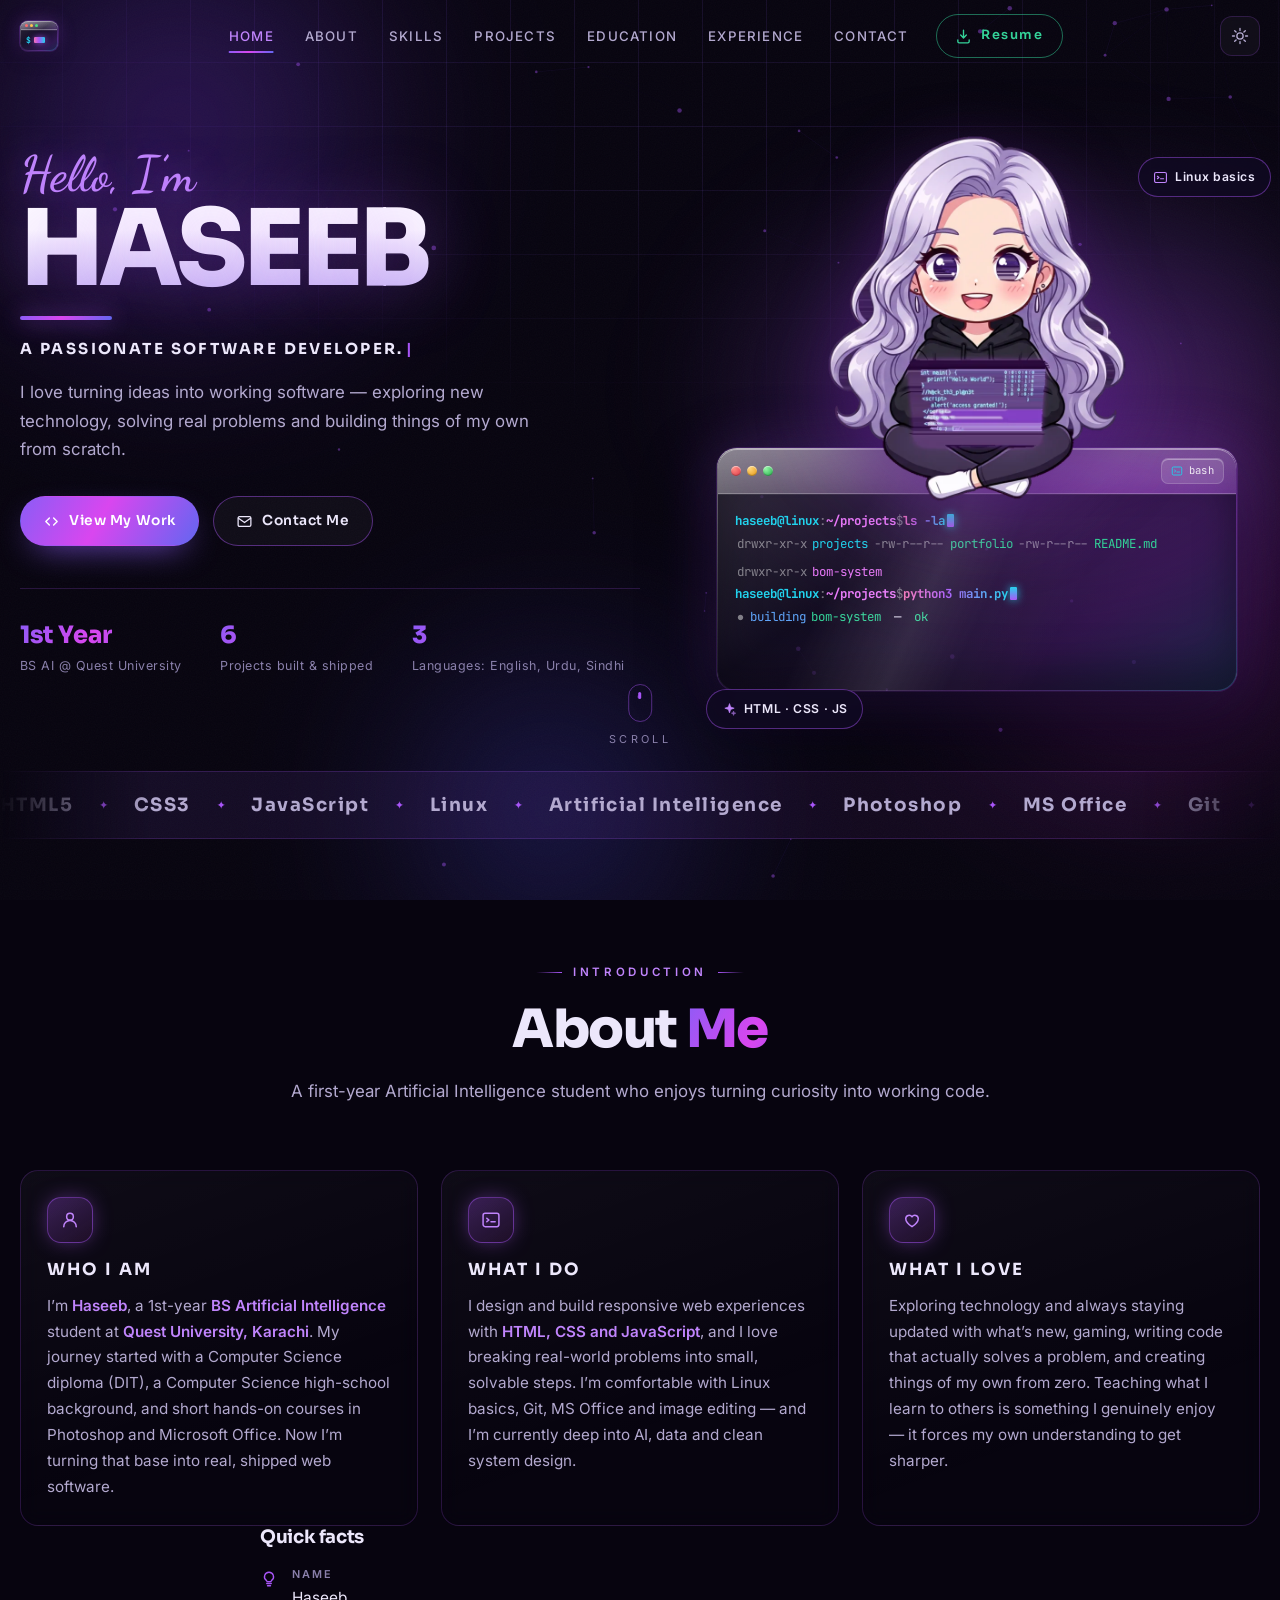
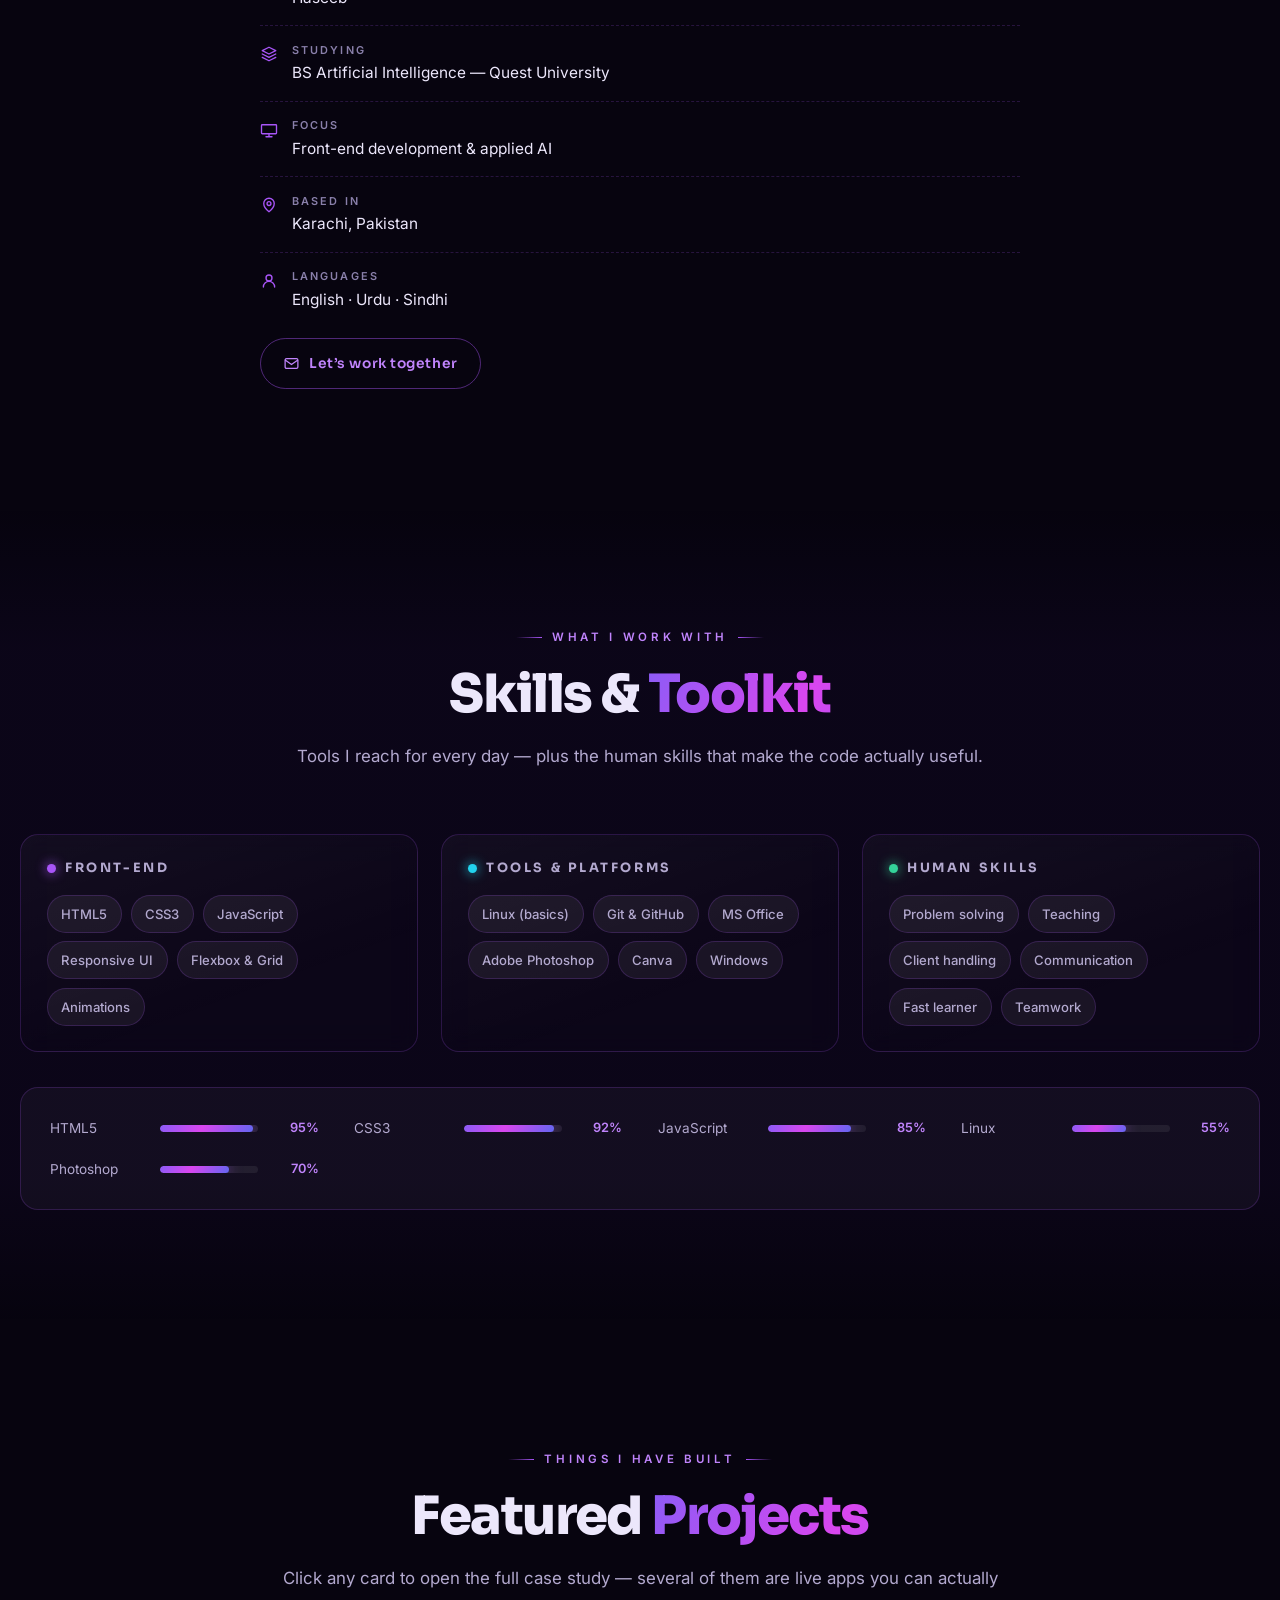
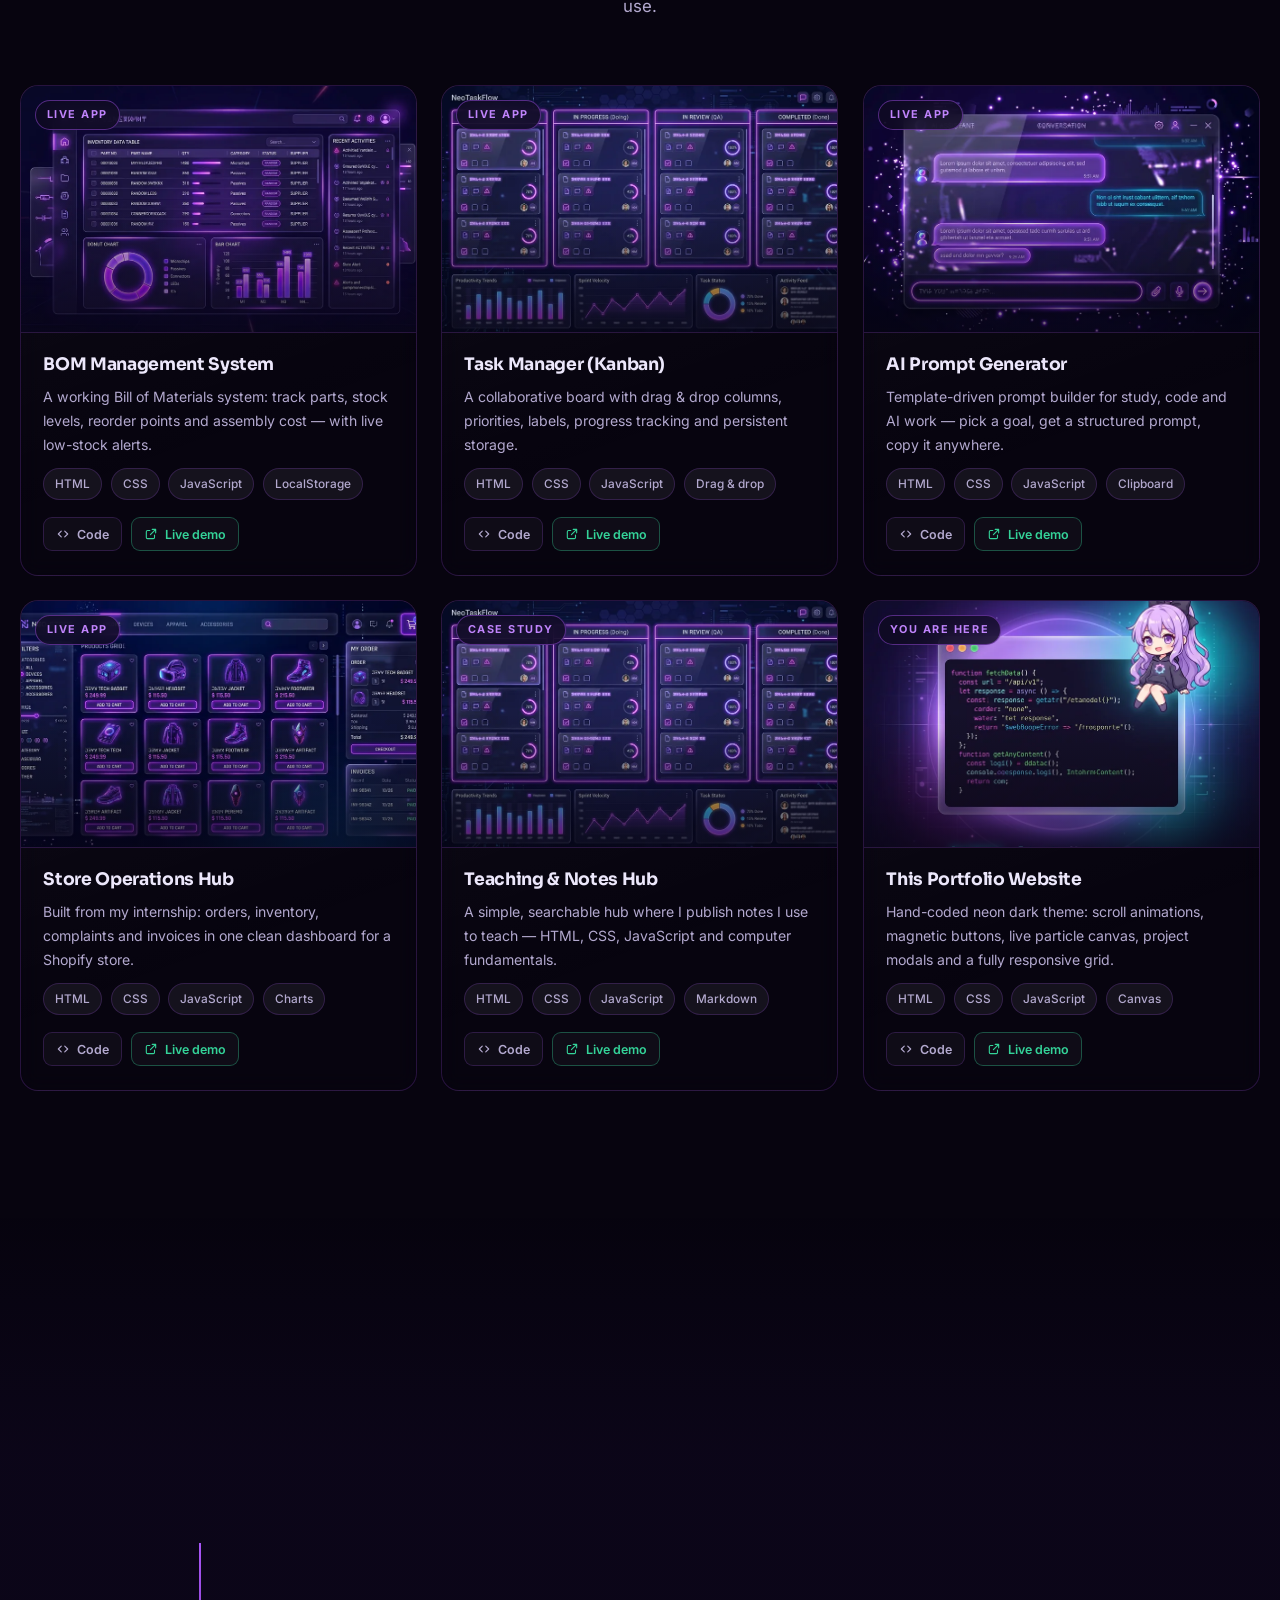
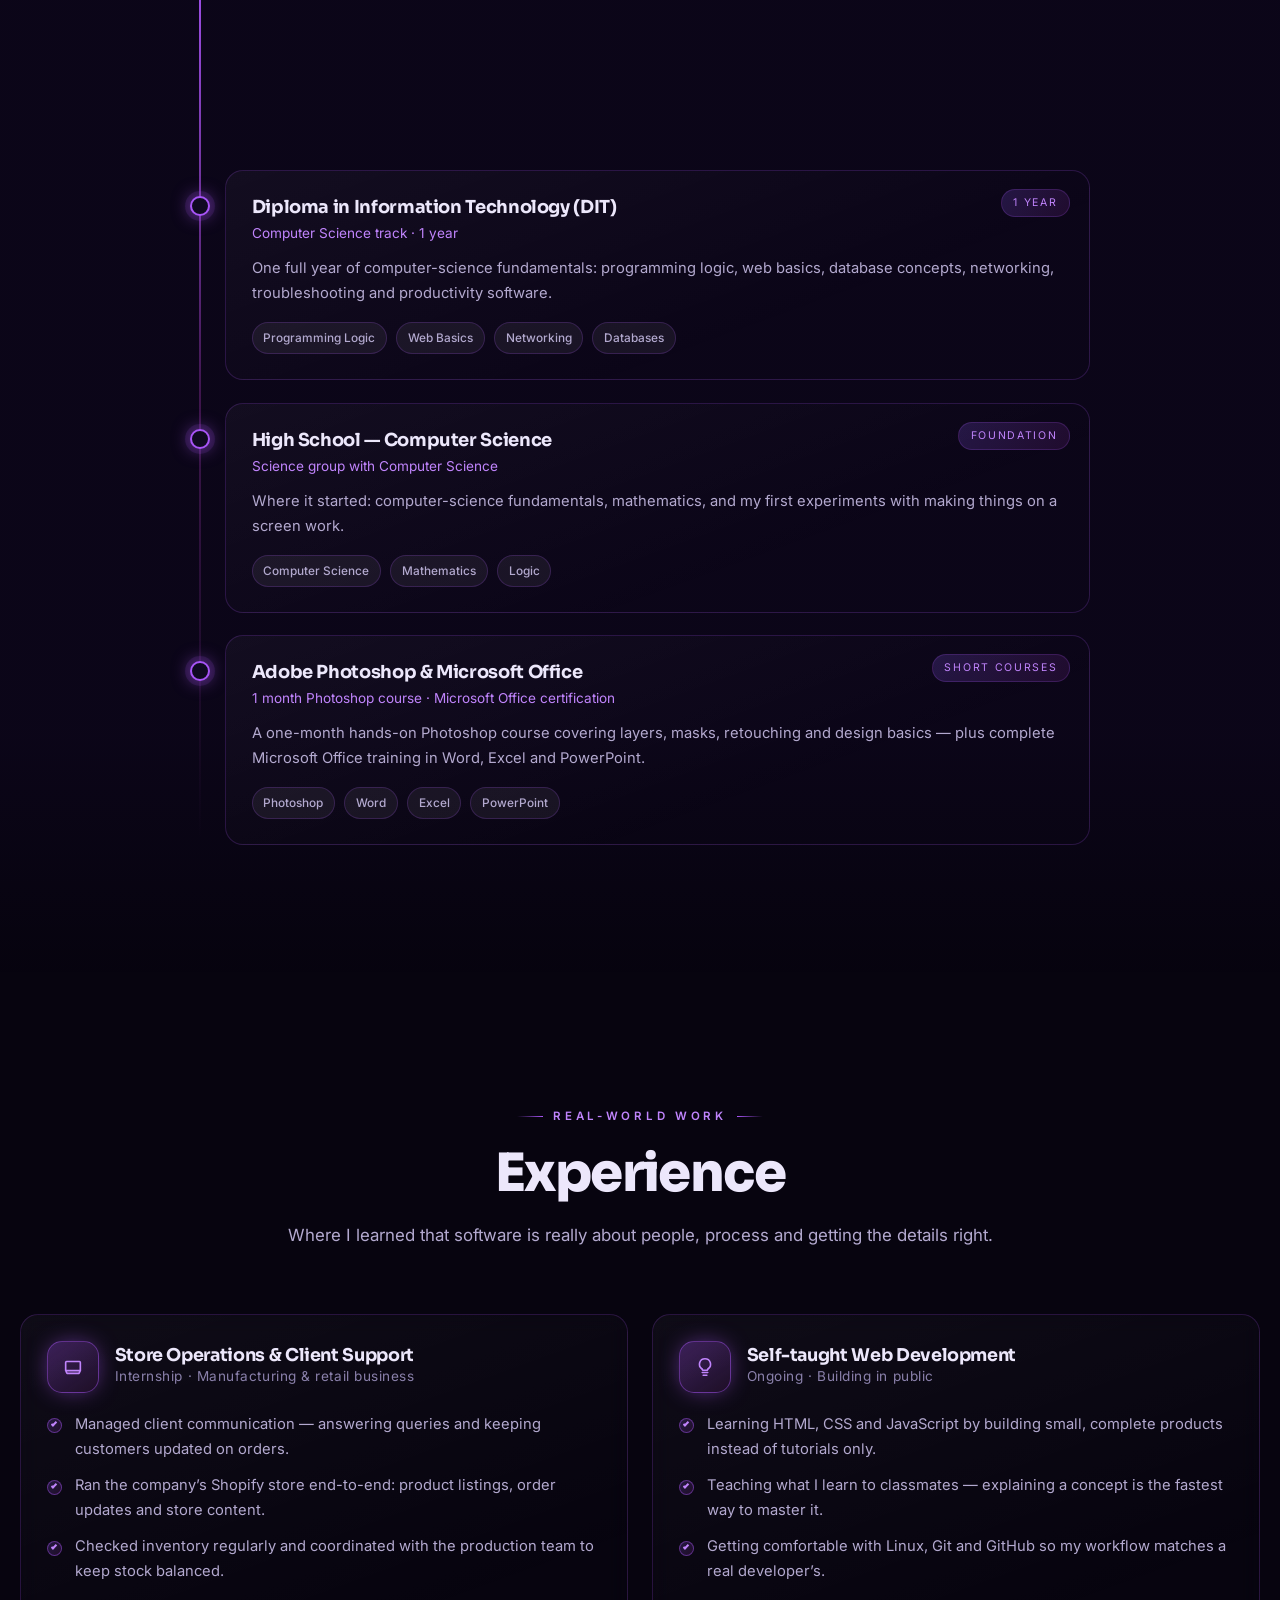
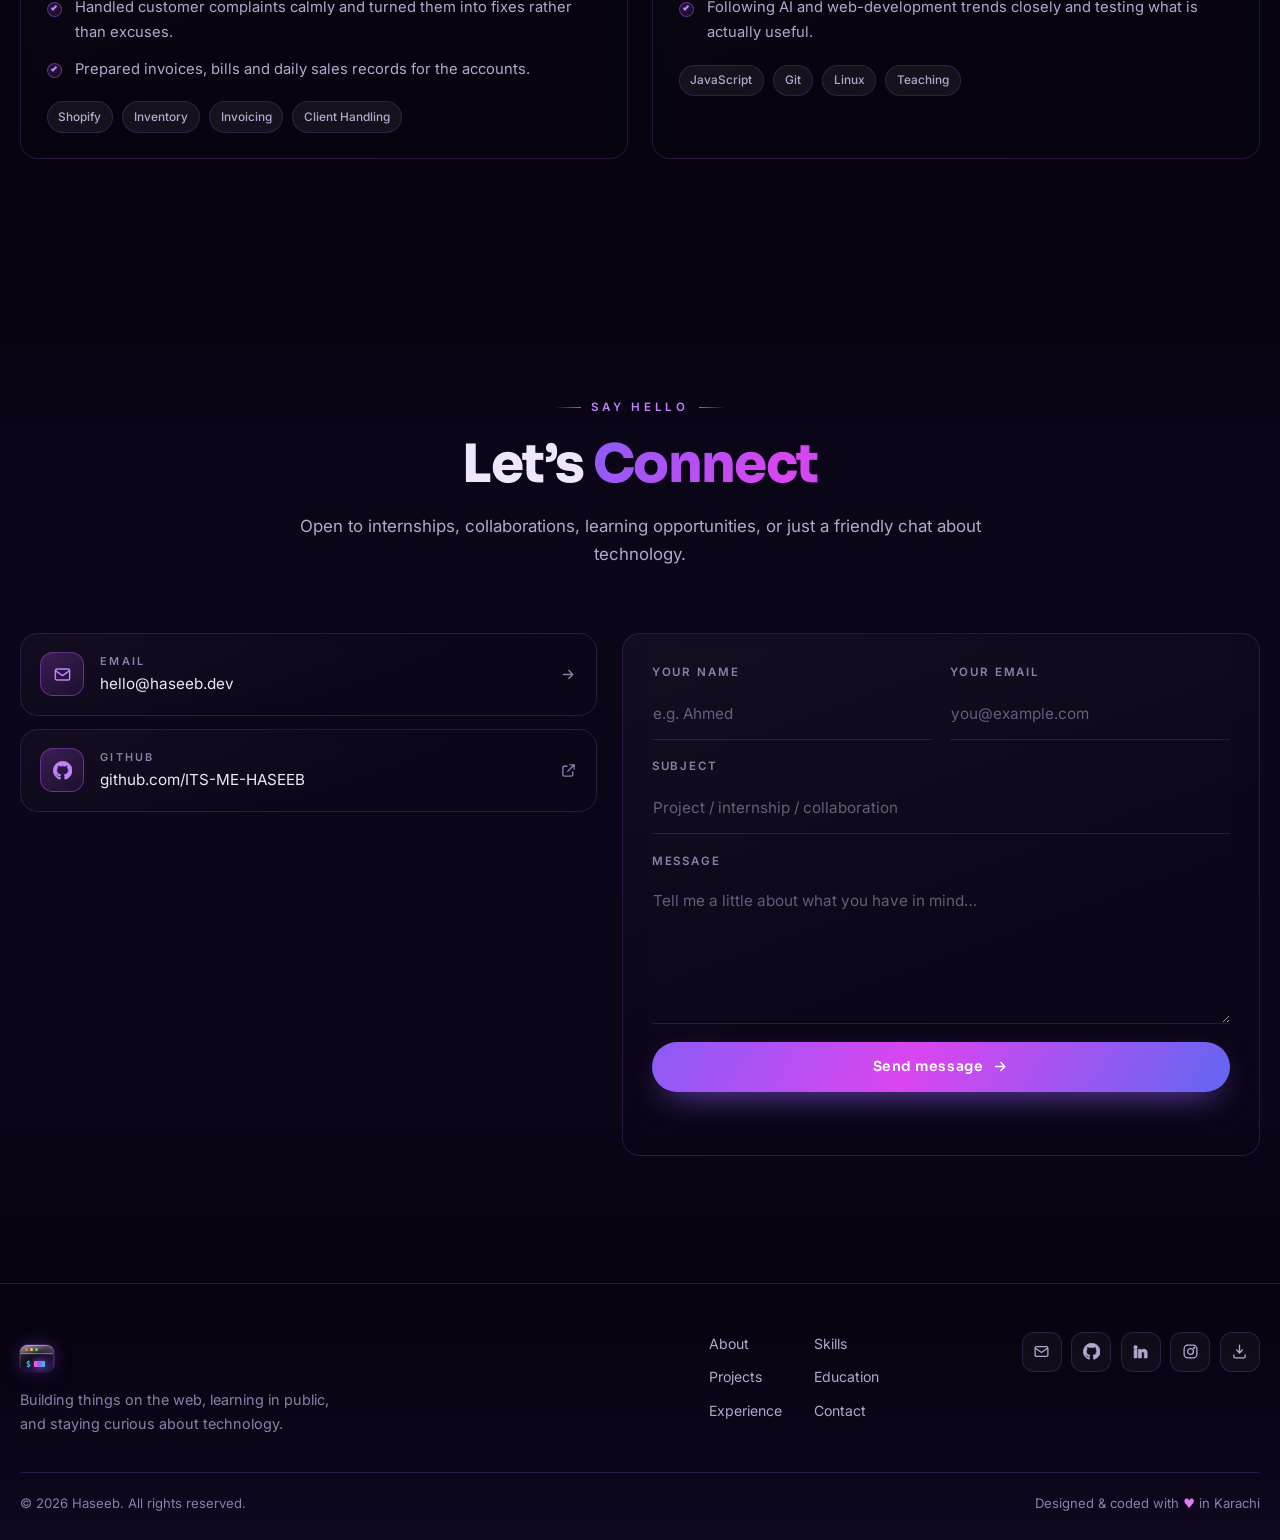
==== index.html @ c05b7fca "Replace 3D hero render with glass terminal + blinking anime girl The 3D "HASEEB" chrome render and t" ====
<!DOCTYPE html>
<html lang="en" data-theme="dark">
<head>
  <meta charset="utf-8" />
  <meta name="viewport" content="width=device-width, initial-scale=1, viewport-fit=cover" />
  <title>Haseeb — Software Developer &amp; BS AI Student @ Quest University</title>
  <meta name="description" content="Portfolio of Haseeb — BS Artificial Intelligence student at Quest University, building modern web applications with HTML, CSS and JavaScript. Projects, skills, education and contact." />
  <meta name="theme-color" content="#08050f" />
  <meta name="author" content="Haseeb" />

  <meta property="og:type" content="website" />
  <meta property="og:title" content="Haseeb — Software Developer" />
  <meta property="og:description" content="BS AI student at Quest University. I explore technology, solve problems and build things of my own." />
  <meta property="og:image" content="assets/img/project-portfolio.webp" />
  <meta name="twitter:card" content="summary_large_image" />

  <link rel="icon" type="image/svg+xml" href="assets/favicon.svg" />
  <link rel="apple-touch-icon" href="assets/favicon.svg" />
  <link rel="stylesheet" href="css/fonts.css" />
  <link rel="stylesheet" href="css/style.css" />
</head>
<body class="is-loading">

  <!-- ═══════════ PRELOADER ═══════════ -->
  <div class="preloader" id="preloader" aria-hidden="true">
    <div class="preloader__inner">
      <div class="preloader__mark">
        <svg viewBox="0 0 64 64" aria-hidden="true"><use href="#logo-mark" /></svg>
      </div>
      <div class="preloader__bar"><span id="preloaderBar"></span></div>
      <p class="preloader__text">Loading <span id="preloaderPct">0</span>%</p>
    </div>
  </div>

  <!-- ═══════════ SVG SPRITE ═══════════ -->
  <svg class="svg-sprite" aria-hidden="true" focusable="false">
    <defs>
      <symbol id="logo-mark" viewBox="0 0 64 64">
        <path d="M32 4 58 18v28L32 60 6 46V18z" fill="none" stroke="currentColor" stroke-width="3" stroke-linejoin="round"/>
        <path d="M22 22v20M42 22v20M22 32h20" fill="none" stroke="currentColor" stroke-width="4" stroke-linecap="round"/>
        <circle cx="32" cy="32" r="3.5" fill="currentColor"/>
      </symbol>
      <symbol id="i-github" viewBox="0 0 24 24">
        <path fill="currentColor" d="M12 .5a11.5 11.5 0 0 0-3.64 22.41c.58.1.79-.25.79-.56v-2c-3.2.7-3.88-1.37-3.88-1.37-.53-1.34-1.29-1.7-1.29-1.7-1.05-.72.08-.71.08-.71 1.16.08 1.77 1.2 1.77 1.2 1.03 1.77 2.7 1.26 3.36.96.1-.75.4-1.26.73-1.55-2.55-.29-5.24-1.28-5.24-5.7 0-1.26.45-2.29 1.19-3.1-.12-.29-.52-1.46.11-3.05 0 0 .97-.31 3.18 1.18a11 11 0 0 1 5.8 0c2.2-1.49 3.17-1.18 3.17-1.18.63 1.59.23 2.76.12 3.05.74.81 1.18 1.84 1.18 3.1 0 4.43-2.69 5.4-5.25 5.69.41.36.78 1.06.78 2.14v3.17c0 .31.21.67.8.56A11.5 11.5 0 0 0 12 .5Z"/>
      </symbol>
      <symbol id="i-instagram" viewBox="0 0 24 24">
        <rect x="3" y="3" width="18" height="18" rx="5.2" fill="none" stroke="currentColor" stroke-width="1.8"/>
        <circle cx="12" cy="12" r="4.1" fill="none" stroke="currentColor" stroke-width="1.8"/>
        <circle cx="17.2" cy="6.8" r="1.25" fill="currentColor"/>
      </symbol>
      <symbol id="i-linkedin" viewBox="0 0 24 24">
        <path fill="currentColor" d="M4.98 3.5a2.5 2.5 0 1 1 0 5 2.5 2.5 0 0 1 0-5ZM3 9h4v12H3zM9 9h3.8v1.7h.05c.53-.95 1.83-1.95 3.76-1.95 4.02 0 4.76 2.5 4.76 5.76V21h-4v-5.6c0-1.34-.03-3.07-1.9-3.07-1.9 0-2.19 1.46-2.19 2.97V21H9z"/>
      </symbol>
      <symbol id="i-mail" viewBox="0 0 24 24">
        <path fill="none" stroke="currentColor" stroke-width="1.8" stroke-linecap="round" stroke-linejoin="round" d="M3 7a2 2 0 0 1 2-2h14a2 2 0 0 1 2 2v10a2 2 0 0 1-2 2H5a2 2 0 0 1-2-2z"/>
        <path fill="none" stroke="currentColor" stroke-width="1.8" stroke-linecap="round" stroke-linejoin="round" d="m3.5 7.5 8.5 6 8.5-6"/>
      </symbol>
      <symbol id="i-phone" viewBox="0 0 24 24">
        <path fill="none" stroke="currentColor" stroke-width="1.8" stroke-linecap="round" stroke-linejoin="round" d="M6.5 3h3l1.5 4-2 1.5a12 12 0 0 0 6.5 6.5L17 13l4 1.5v3a2.5 2.5 0 0 1-2.7 2.5A17.5 17.5 0 0 1 3.9 5.7 2.5 2.5 0 0 1 6.5 3Z"/>
      </symbol>
      <symbol id="i-pin" viewBox="0 0 24 24">
        <path fill="none" stroke="currentColor" stroke-width="1.8" stroke-linecap="round" stroke-linejoin="round" d="M12 21s7-5.4 7-11a7 7 0 1 0-14 0c0 5.6 7 11 7 11Z"/>
        <circle cx="12" cy="10" r="2.6" fill="none" stroke="currentColor" stroke-width="1.8"/>
      </symbol>
      <symbol id="i-arrow" viewBox="0 0 24 24">
        <path fill="none" stroke="currentColor" stroke-width="2" stroke-linecap="round" stroke-linejoin="round" d="M5 12h13m-5.5-5.5L18 12l-5.5 5.5"/>
      </symbol>
      <symbol id="i-download" viewBox="0 0 24 24">
        <path fill="none" stroke="currentColor" stroke-width="1.9" stroke-linecap="round" stroke-linejoin="round" d="M12 3v11m0 0 4-4m-4 4-4-4M4 17v2a2 2 0 0 0 2 2h12a2 2 0 0 0 2-2v-2"/>
      </symbol>
      <symbol id="i-code" viewBox="0 0 24 24">
        <path fill="none" stroke="currentColor" stroke-width="2" stroke-linecap="round" stroke-linejoin="round" d="m9 7-5 5 5 5M15 7l5 5-5 5"/>
      </symbol>
      <symbol id="i-external" viewBox="0 0 24 24">
        <path fill="none" stroke="currentColor" stroke-width="1.9" stroke-linecap="round" stroke-linejoin="round" d="M14 4h6v6M20 4l-9 9M18 14v4a2 2 0 0 1-2 2H6a2 2 0 0 1-2-2V8a2 2 0 0 1 2-2h4"/>
      </symbol>
      <symbol id="i-close" viewBox="0 0 24 24">
        <path fill="none" stroke="currentColor" stroke-width="2" stroke-linecap="round" d="M6 6l12 12M18 6 6 18"/>
      </symbol>
      <symbol id="i-sparkle" viewBox="0 0 24 24">
        <path fill="currentColor" d="M12 2.5 13.9 8l5.6 1.9-5.6 1.9L12 17.4l-1.9-5.6L4.5 9.9 10.1 8z"/>
        <path fill="currentColor" opacity=".7" d="M18.5 14.5 19.4 17l2.6.9-2.6.9-.9 2.6-.9-2.6-2.6-.9 2.6-.9z"/>
      </symbol>
      <symbol id="i-monitor" viewBox="0 0 24 24">
        <path fill="none" stroke="currentColor" stroke-width="1.8" stroke-linecap="round" stroke-linejoin="round" d="M3 5h18a1 1 0 0 1 1 1v10a1 1 0 0 1-1 1H3a1 1 0 0 1-1-1V6a1 1 0 0 1 1-1Zm5 16h8M12 17v4"/>
      </symbol>
      <symbol id="i-laptop" viewBox="0 0 24 24">
        <path fill="none" stroke="currentColor" stroke-width="1.8" stroke-linecap="round" stroke-linejoin="round" d="M5 6h14a1 1 0 0 1 1 1v9H4V7a1 1 0 0 1 1-1Zm-1 10h16l-1.5 3H5.5z"/>
      </symbol>
      <symbol id="i-terminal" viewBox="0 0 24 24">
        <rect x="2.5" y="4" width="19" height="16" rx="2.5" fill="none" stroke="currentColor" stroke-width="1.8"/>
        <path fill="none" stroke="currentColor" stroke-width="1.8" stroke-linecap="round" stroke-linejoin="round" d="m7 10 2.5 2L7 14m5 0h5"/>
      </symbol>
      <symbol id="i-layers" viewBox="0 0 24 24">
        <path fill="none" stroke="currentColor" stroke-width="1.8" stroke-linecap="round" stroke-linejoin="round" d="m12 3 9 4.5-9 4.5-9-4.5Zm9 9-9 4.5-9-4.5m18 4.5L12 21l-9-4.5"/>
      </symbol>
      <symbol id="i-bulb" viewBox="0 0 24 24">
        <path fill="none" stroke="currentColor" stroke-width="1.8" stroke-linecap="round" stroke-linejoin="round" d="M9 18h6m-5 3h4M12 3a6 6 0 0 0-3.5 10.9c.5.4.8 1 .9 1.6h5.2c.1-.6.4-1.2.9-1.6A6 6 0 0 0 12 3Z"/>
      </symbol>
      <symbol id="i-user" viewBox="0 0 24 24">
        <circle cx="12" cy="8" r="4" fill="none" stroke="currentColor" stroke-width="1.8"/>
        <path fill="none" stroke="currentColor" stroke-width="1.8" stroke-linecap="round" d="M4.5 20a7.5 7.5 0 0 1 15 0"/>
      </symbol>
      <symbol id="i-heart" viewBox="0 0 24 24">
        <path fill="none" stroke="currentColor" stroke-width="1.8" stroke-linejoin="round" d="M12 20s-7.5-4.6-7.5-9.4A4.1 4.1 0 0 1 12 8.2a4.1 4.1 0 0 1 7.5 2.4C19.5 15.4 12 20 12 20Z"/>
      </symbol>
      <symbol id="i-menu" viewBox="0 0 24 24">
        <path fill="none" stroke="currentColor" stroke-width="2" stroke-linecap="round" d="M4 7h16M4 12h16M4 17h16"/>
      </symbol>
      <symbol id="i-chevron" viewBox="0 0 24 24">
        <path fill="none" stroke="currentColor" stroke-width="2" stroke-linecap="round" stroke-linejoin="round" d="m6 9 6 6 6-6"/>
      </symbol>
      <symbol id="i-check" viewBox="0 0 24 24">
        <path fill="none" stroke="currentColor" stroke-width="2.2" stroke-linecap="round" stroke-linejoin="round" d="m5 13 4.5 4.5L19 7"/>
      </symbol>
      <symbol id="i-sun" viewBox="0 0 24 24">
        <circle cx="12" cy="12" r="4.2" fill="none" stroke="currentColor" stroke-width="1.8"/>
        <path fill="none" stroke="currentColor" stroke-width="1.8" stroke-linecap="round" d="M12 2v2.6M12 19.4V22M2 12h2.6M19.4 12H22M4.9 4.9l1.9 1.9M17.2 17.2l1.9 1.9M19.1 4.9l-1.9 1.9M6.8 17.2l-1.9 1.9"/>
      </symbol>
      <symbol id="i-moon" viewBox="0 0 24 24">
        <path fill="none" stroke="currentColor" stroke-width="1.8" stroke-linejoin="round" d="M20 14.2A8.2 8.2 0 0 1 9.8 4 8.4 8.4 0 1 0 20 14.2Z"/>
      </symbol>
    </defs>
  </svg>

  <!-- ═══════════ AMBIENT BACKGROUND ═══════════ -->
  <div class="bg-fx" aria-hidden="true">
    <div class="bg-fx__grid"></div>
    <div class="orb orb--1"></div>
    <div class="orb orb--2"></div>
    <div class="orb orb--3"></div>
    <div class="bg-fx__noise"></div>
  </div>
  <canvas id="fxCanvas" class="fx-canvas" aria-hidden="true"></canvas>

  <!-- cursor glow -->
  <div class="cursor-glow" id="cursorGlow" aria-hidden="true"></div>
  <!-- scroll progress -->
  <div class="scroll-progress" aria-hidden="true"><span id="scrollBar"></span></div>

  <!-- ═══════════ HEADER ═══════════ -->
  <header class="site-header" id="siteHeader">
    <div class="container header__inner">
      <a class="brand" href="#home" data-nav aria-label="Haseeb — back to top">
        <span class="brand__mini" aria-hidden="true">
          <span class="brand__mini-bar"><i></i><i></i><i></i></span>
          <span class="brand__mini-line"><b>$</b><em></em></span>
        </span>
        <span class="sr-only">Haseeb</span>
      </a>

      <nav class="nav" id="primaryNav" aria-label="Primary">
        <a href="#home" class="nav__link is-active" data-nav>Home</a>
        <a href="#about" class="nav__link" data-nav>About</a>
        <a href="#skills" class="nav__link" data-nav>Skills</a>
        <a href="#projects" class="nav__link" data-nav>Projects</a>
        <a href="#education" class="nav__link" data-nav>Education</a>
        <a href="#experience" class="nav__link" data-nav>Experience</a>
        <a href="#contact" class="nav__link" data-nav>Contact</a>
        <a href="resume.html" class="btn btn--resume nav__resume" target="_blank" rel="noopener">
          <svg class="ico" aria-hidden="true"><use href="#i-download" /></svg><span>Resume</span>
        </a>
      </nav>

      <div class="header__actions">
        <button class="icon-btn" id="themeToggle" type="button" aria-label="Toggle colour theme">
          <svg class="ico ico--sun" aria-hidden="true"><use href="#i-sun" /></svg>
          <svg class="ico ico--moon" aria-hidden="true"><use href="#i-moon" /></svg>
        </button>
        <button class="icon-btn nav-toggle" id="navToggle" type="button" aria-label="Open menu" aria-expanded="false" aria-controls="primaryNav">
          <svg class="ico ico--menu" aria-hidden="true"><use href="#i-menu" /></svg>
          <svg class="ico ico--close" aria-hidden="true"><use href="#i-close" /></svg>
        </button>
      </div>
    </div>
    <div class="header__glow" aria-hidden="true"></div>
  </header>

  <div class="nav-backdrop" id="navBackdrop" hidden></div>

  <main id="main">

    <!-- ═══════════ HERO ═══════════ -->
    <section class="hero" id="home">
      <div class="container hero__inner">
        <div class="hero__content">
          <p class="hero__script reveal" data-reveal="left" data-delay="60">Hello, I’m</p>
          <h1 class="hero__title reveal" data-reveal="left" data-delay="140">
            <span class="hero__name" data-text="HASEEB">HASEEB</span>
          </h1>
          <span class="hero__rule reveal" data-reveal="left" data-delay="200"></span>
          <p class="hero__role reveal" data-reveal="left" data-delay="260">
            <span class="typing" id="typingText" data-phrases='["A passionate software developer.","A BS AI student who builds things.","A problem solver &amp; tech explorer."]'></span>
          </p>
          <p class="hero__desc reveal" data-reveal="left" data-delay="320">
            I love turning ideas into working software — exploring new technology, solving real
            problems and building things of my own from scratch.
          </p>
          <div class="hero__actions reveal" data-reveal="left" data-delay="380">
            <a href="#projects" class="btn btn--primary" data-magnetic>
              <svg class="ico" aria-hidden="true"><use href="#i-code" /></svg><span>View My Work</span>
            </a>
            <a href="#contact" class="btn btn--ghost" data-magnetic>
              <svg class="ico" aria-hidden="true"><use href="#i-mail" /></svg><span>Contact Me</span>
            </a>
          </div>
          <div class="hero__stats reveal" data-reveal="left" data-delay="440">
            <div class="stat"><b class="counter" data-count="1" data-suffix="st Year">0</b><span>BS AI @ Quest University</span></div>
            <div class="stat"><b class="counter" data-count="6">0</b><span>Projects built &amp; shipped</span></div>
            <div class="stat"><b class="counter" data-count="3">0</b><span>Languages: English, Urdu, Sindhi</span></div>
          </div>
        </div>

        <div class="hero__visual reveal" data-reveal="right" data-delay="200">
          <div class="hero__glow" aria-hidden="true"></div>

          <div class="term" id="heroTerm">
            <div class="term__bar">
              <span class="term__dots" aria-hidden="true"><i></i><i></i><i></i></span>
              <span class="term__tab"><svg class="ico" aria-hidden="true"><use href="#i-terminal" /></svg> bash</span>
            </div>
            <div class="term__body" id="termBody">
              <p class="term__row"><span class="term__ps1">haseeb@linux</span><span class="term__sep">:</span><span class="term__path">~/projects</span><span class="term__sep">$</span><span class="term__cmd" data-cmd="ls -la"></span><span class="term__caret"></span></p>
              <p class="term__row term__row--out">
                <span class="t-c">drwxr-xr-x</span> <span class="t-l">projects</span>
                <span class="t-c">-rw-r--r--</span> <span class="t-g">portfolio</span>
                <span class="t-c">-rw-r--r--</span> <span class="t-g">README.md</span>
                <span class="t-c">drwxr-xr-x</span> <span class="t-m">bom-system</span>
              </p>
              <p class="term__row"><span class="term__ps1">haseeb@linux</span><span class="term__sep">:</span><span class="term__path">~/projects</span><span class="term__sep">$</span><span class="term__cmd" data-cmd="python3 main.py"></span><span class="term__caret"></span></p>
              <p class="term__row term__row--out">
                <span class="t-c">&#9679;</span> <span class="t-b">building</span> <span class="t-g">bom-system</span> &mdash; <span class="t-g">ok</span>
              </p>
              <p class="term__row"><span class="term__ps1">haseeb@linux</span><span class="term__sep">:</span><span class="term__path">~/projects</span><span class="term__sep">$</span><span class="term__cmd" data-cmd="git push"></span><span class="term__caret"></span></p>
              <p class="term__row term__row--out">
                <span class="t-c">To</span> <span class="t-b">github.com</span>
                <span class="t-c">&#9679;</span> <span class="t-b">branch</span> <span class="t-p">main</span>
                <span class="t-c">&#9679;</span> <span class="t-b">Your branch is up to date</span>
              </p>
            </div>
            <div class="term__sheen" aria-hidden="true"></div>
          </div>

          <div class="hero__girl" aria-hidden="true">
            <img class="hero__girl-img" src="assets/img/girl-open.webp" alt="" width="660" height="808" />
            <img class="hero__girl-img hero__girl-img--blink" src="assets/img/girl-blink.webp" alt="" width="660" height="808" />
          </div>

          <div class="hero__chip hero__chip--1"><svg class="ico" aria-hidden="true"><use href="#i-sparkle" /></svg> HTML · CSS · JS</div>
          <div class="hero__chip hero__chip--2"><svg class="ico" aria-hidden="true"><use href="#i-terminal" /></svg> Linux basics</div>
        </div>
      </div>

      <a class="scroll-cue" href="#about" aria-label="Scroll to about section">
        <span class="scroll-cue__mouse"><span></span></span>
        <span class="scroll-cue__label">Scroll</span>
      </a>
    </section>

    <!-- ═══════════ MARQUEE ═══════════ -->
    <div class="marquee" aria-hidden="true">
      <div class="marquee__track" id="marqueeTrack">
        <span>HTML5</span><i>✦</i><span>CSS3</span><i>✦</i><span>JavaScript</span><i>✦</i><span>Linux</span><i>✦</i>
        <span>Artificial Intelligence</span><i>✦</i><span>Photoshop</span><i>✦</i><span>MS Office</span><i>✦</i>
        <span>Git</span><i>✦</i><span>Problem Solving</span><i>✦</i><span>Teaching</span><i>✦</i>
      </div>
    </div>

    <!-- ═══════════ ABOUT ═══════════ -->
    <section class="section" id="about">
      <div class="container">
        <header class="section__head reveal" data-reveal="up">
          <p class="section__eyebrow"><span></span>Introduction<span></span></p>
          <h2 class="section__title">About <em>Me</em></h2>
          <p class="section__lead">A first-year Artificial Intelligence student who enjoys turning curiosity into working code.</p>
        </header>

        <div class="about__grid">
          <article class="card about__card reveal" data-reveal="left">
            <div class="about__icon"><svg class="ico" aria-hidden="true"><use href="#i-user" /></svg></div>
            <h3>Who I Am</h3>
            <p>
              I’m <strong>Haseeb</strong>, a 1st-year <strong>BS Artificial Intelligence</strong> student at
              <strong>Quest University, Karachi</strong>. My journey started with a Computer Science diploma (DIT),
              a Computer Science high-school background, and short hands-on courses in Photoshop and Microsoft Office.
              Now I’m turning that base into real, shipped web software.
            </p>
          </article>

          <article class="card about__card reveal" data-reveal="up" data-delay="120">
            <div class="about__icon"><svg class="ico" aria-hidden="true"><use href="#i-terminal" /></svg></div>
            <h3>What I Do</h3>
            <p>
              I design and build responsive web experiences with <strong>HTML, CSS and JavaScript</strong>, and I love
              breaking real-world problems into small, solvable steps. I’m comfortable with Linux basics, Git,
              MS Office and image editing — and I’m currently deep into AI, data and clean system design.
            </p>
          </article>

          <article class="card about__card reveal" data-reveal="right" data-delay="240">
            <div class="about__icon"><svg class="ico" aria-hidden="true"><use href="#i-heart" /></svg></div>
            <h3>What I Love</h3>
            <p>
              Exploring technology and always staying updated with what’s new, gaming, writing code that actually
              solves a problem, and creating things of my own from zero. Teaching what I learn to others is
              something I genuinely enjoy — it forces my own understanding to get sharper.
            </p>
          </article>
        </div>

        <div class="about__profile reveal" data-reveal="up">
          <div class="about__facts">
            <h3 class="about__facts-title">Quick facts</h3>
            <ul class="fact-list">
              <li><svg class="ico" aria-hidden="true"><use href="#i-bulb" /></svg><div><b>Name</b><span>Haseeb</span></div></li>
              <li><svg class="ico" aria-hidden="true"><use href="#i-layers" /></svg><div><b>Studying</b><span>BS Artificial Intelligence — Quest University</span></div></li>
              <li><svg class="ico" aria-hidden="true"><use href="#i-monitor" /></svg><div><b>Focus</b><span>Front-end development &amp; applied AI</span></div></li>
              <li><svg class="ico" aria-hidden="true"><use href="#i-pin" /></svg><div><b>Based in</b><span>Karachi, Pakistan</span></div></li>
              <li><svg class="ico" aria-hidden="true"><use href="#i-user" /></svg><div><b>Languages</b><span>English · Urdu · Sindhi</span></div></li>
            </ul>
            <a class="btn btn--outline" href="#contact" data-magnetic>
              <svg class="ico" aria-hidden="true"><use href="#i-mail" /></svg><span>Let’s work together</span>
            </a>
          </div>
        </div>
      </div>
    </section>

    <!-- ═══════════ SKILLS ═══════════ -->
    <section class="section section--alt" id="skills">
      <div class="container">
        <header class="section__head reveal" data-reveal="up">
          <p class="section__eyebrow"><span></span>What I work with<span></span></p>
          <h2 class="section__title">Skills &amp; <em>Toolkit</em></h2>
          <p class="section__lead">Tools I reach for every day — plus the human skills that make the code actually useful.</p>
        </header>

        <div class="skills__grid">
          <div class="card skill-col reveal" data-reveal="left">
            <h3 class="skill-col__title"><span class="dot dot--violet"></span>Front-end</h3>
            <div class="tags">
              <span class="tag" data-level="95">HTML5</span>
              <span class="tag" data-level="92">CSS3</span>
              <span class="tag" data-level="85">JavaScript</span>
              <span class="tag" data-level="80">Responsive UI</span>
              <span class="tag" data-level="78">Flexbox &amp; Grid</span>
              <span class="tag" data-level="70">Animations</span>
            </div>
          </div>

          <div class="card skill-col reveal" data-reveal="up" data-delay="100">
            <h3 class="skill-col__title"><span class="dot dot--cyan"></span>Tools &amp; Platforms</h3>
            <div class="tags">
              <span class="tag" data-level="70">Linux (basics)</span>
              <span class="tag" data-level="75">Git &amp; GitHub</span>
              <span class="tag" data-level="85">MS Office</span>
              <span class="tag" data-level="80">Adobe Photoshop</span>
              <span class="tag" data-level="70">Canva</span>
              <span class="tag" data-level="65">Windows</span>
            </div>
          </div>

          <div class="card skill-col reveal" data-reveal="right" data-delay="200">
            <h3 class="skill-col__title"><span class="dot dot--green"></span>Human skills</h3>
            <div class="tags">
              <span class="tag" data-level="90">Problem solving</span>
              <span class="tag" data-level="90">Teaching</span>
              <span class="tag" data-level="88">Client handling</span>
              <span class="tag" data-level="85">Communication</span>
              <span class="tag" data-level="85">Fast learner</span>
              <span class="tag" data-level="80">Teamwork</span>
            </div>
          </div>
        </div>

        <div class="skills__bars reveal" data-reveal="up">
          <div class="bar-row">
            <span class="bar-row__label">HTML5</span>
            <div class="bar"><i data-fill="95"></i></div><span class="bar-row__val">95%</span>
          </div>
          <div class="bar-row">
            <span class="bar-row__label">CSS3</span>
            <div class="bar"><i data-fill="92"></i></div><span class="bar-row__val">92%</span>
          </div>
          <div class="bar-row">
            <span class="bar-row__label">JavaScript</span>
            <div class="bar"><i data-fill="85"></i></div><span class="bar-row__val">85%</span>
          </div>
          <div class="bar-row">
            <span class="bar-row__label">Linux</span>
            <div class="bar"><i data-fill="55"></i></div><span class="bar-row__val">55%</span>
          </div>
          <div class="bar-row">
            <span class="bar-row__label">Photoshop</span>
            <div class="bar"><i data-fill="70"></i></div><span class="bar-row__val">70%</span>
          </div>
        </div>
      </div>
    </section>

    <!-- ═══════════ PROJECTS ═══════════ -->
    <section class="section" id="projects">
      <div class="container">
        <header class="section__head reveal" data-reveal="up">
          <p class="section__eyebrow"><span></span>Things I have built<span></span></p>
          <h2 class="section__title">Featured <em>Projects</em></h2>
          <p class="section__lead">Click any card to open the full case study — several of them are live apps you can actually use.</p>
        </header>

        <div class="projects__grid" id="projectsGrid">
          <!-- 1 -->
          <article class="card project reveal" data-reveal="up" data-delay="0"data-project="bom" tabindex="0" role="button" aria-label="Open BOM Management System project">
            <div class="project__media">
              <img src="assets/img/project-bom.webp" width="1000" height="545" alt="BOM management system dashboard" loading="lazy" />
              <span class="project__badge">Live app</span>
            </div>
            <div class="project__body">
              <h3>BOM Management System</h3>
              <p>A working Bill of Materials system: track parts, stock levels, reorder points and assembly cost — with live low-stock alerts.</p>
              <div class="tags tags--sm">
                <span class="tag">HTML</span><span class="tag">CSS</span><span class="tag">JavaScript</span><span class="tag">LocalStorage</span>
              </div>
              <div class="project__links">
                <a class="link-chip" href="https://github.com/ITS-ME-HASEEB" target="_blank" rel="noopener" data-no-card><svg class="ico" aria-hidden="true"><use href="#i-code" /></svg> Code</a>
                <a class="link-chip link-chip--live" href="bom.html" target="_blank" rel="noopener" data-no-card><svg class="ico" aria-hidden="true"><use href="#i-external" /></svg> Live demo</a>
              </div>
            </div>
          </article>

          <!-- 2 -->
          <article class="card project reveal" data-reveal="up" data-delay="90"data-project="task" tabindex="0" role="button" aria-label="Open Task Manager project">
            <div class="project__media">
              <img src="assets/img/project-task.webp" width="1000" height="545" alt="Kanban task manager board" loading="lazy" />
              <span class="project__badge">Live app</span>
            </div>
            <div class="project__body">
              <h3>Task Manager (Kanban)</h3>
              <p>A collaborative board with drag &amp; drop columns, priorities, labels, progress tracking and persistent storage.</p>
              <div class="tags tags--sm">
                <span class="tag">HTML</span><span class="tag">CSS</span><span class="tag">JavaScript</span><span class="tag">Drag &amp; drop</span>
              </div>
              <div class="project__links">
                <a class="link-chip" href="https://github.com/ITS-ME-HASEEB" target="_blank" rel="noopener" data-no-card><svg class="ico" aria-hidden="true"><use href="#i-code" /></svg> Code</a>
                <a class="link-chip link-chip--live" href="task.html" target="_blank" rel="noopener" data-no-card><svg class="ico" aria-hidden="true"><use href="#i-external" /></svg> Live demo</a>
              </div>
            </div>
          </article>

          <!-- 3 -->
          <article class="card project reveal" data-reveal="up" data-delay="180"data-project="prompts" tabindex="0" role="button" aria-label="Open AI Prompt Generator project">
            <div class="project__media">
              <img src="assets/img/project-ai.webp" width="1000" height="545" alt="AI prompt generator interface" loading="lazy" />
              <span class="project__badge">Live app</span>
            </div>
            <div class="project__body">
              <h3>AI Prompt Generator</h3>
              <p>Template-driven prompt builder for study, code and AI work — pick a goal, get a structured prompt, copy it anywhere.</p>
              <div class="tags tags--sm">
                <span class="tag">HTML</span><span class="tag">CSS</span><span class="tag">JavaScript</span><span class="tag">Clipboard</span>
              </div>
              <div class="project__links">
                <a class="link-chip" href="https://github.com/ITS-ME-HASEEB" target="_blank" rel="noopener" data-no-card><svg class="ico" aria-hidden="true"><use href="#i-code" /></svg> Code</a>
                <a class="link-chip link-chip--live" href="prompts.html" target="_blank" rel="noopener" data-no-card><svg class="ico" aria-hidden="true"><use href="#i-external" /></svg> Live demo</a>
              </div>
            </div>
          </article>

          <!-- 4 -->
          <article class="card project reveal" data-reveal="up" data-delay="60"data-project="shop" tabindex="0" role="button" aria-label="Open Shopify Operations project">
            <div class="project__media">
              <img src="assets/img/project-store.webp" width="1000" height="545" alt="Store operations dashboard" loading="lazy" />
              <span class="project__badge">Live app</span>
            </div>
            <div class="project__body">
              <h3>Store Operations Hub</h3>
              <p>Built from my internship: orders, inventory, complaints and invoices in one clean dashboard for a Shopify store.</p>
              <div class="tags tags--sm">
                <span class="tag">HTML</span><span class="tag">CSS</span><span class="tag">JavaScript</span><span class="tag">Charts</span>
              </div>
              <div class="project__links">
                <a class="link-chip" href="https://github.com/ITS-ME-HASEEB" target="_blank" rel="noopener" data-no-card><svg class="ico" aria-hidden="true"><use href="#i-code" /></svg> Code</a>
                <a class="link-chip link-chip--live" href="shop.html" target="_blank" rel="noopener" data-no-card><svg class="ico" aria-hidden="true"><use href="#i-external" /></svg> Live demo</a>
              </div>
            </div>
          </article>

          <!-- 5 -->
          <article class="card project reveal" data-reveal="up" data-delay="150"data-project="teaching" tabindex="0" role="button" aria-label="Open Teaching Hub project">
            <div class="project__media">
              <img src="assets/img/project-task.webp" width="1000" height="545" alt="Study notes and teaching hub" loading="lazy" />
              <span class="project__badge">Case study</span>
            </div>
            <div class="project__body">
              <h3>Teaching &amp; Notes Hub</h3>
              <p>A simple, searchable hub where I publish notes I use to teach — HTML, CSS, JavaScript and computer fundamentals.</p>
              <div class="tags tags--sm">
                <span class="tag">HTML</span><span class="tag">CSS</span><span class="tag">JavaScript</span><span class="tag">Markdown</span>
              </div>
              <div class="project__links">
                <a class="link-chip" href="https://github.com/ITS-ME-HASEEB" target="_blank" rel="noopener" data-no-card><svg class="ico" aria-hidden="true"><use href="#i-code" /></svg> Code</a>
                <a class="link-chip link-chip--live" href="notes.html" target="_blank" rel="noopener" data-no-card><svg class="ico" aria-hidden="true"><use href="#i-external" /></svg> Live demo</a>
              </div>
            </div>
          </article>

          <!-- 6 -->
          <article class="card project reveal" data-reveal="up" data-delay="240" data-project="portfolio" tabindex="0" role="button" aria-label="Open Portfolio Website project">
            <div class="project__media">
              <img src="assets/img/project-portfolio.webp" alt="This portfolio website" loading="lazy" />
              <span class="project__badge">You are here</span>
            </div>
            <div class="project__body">
              <h3>This Portfolio Website</h3>
              <p>Hand-coded neon dark theme: scroll animations, magnetic buttons, live particle canvas, project modals and a fully responsive grid.</p>
              <div class="tags tags--sm">
                <span class="tag">HTML</span><span class="tag">CSS</span><span class="tag">JavaScript</span><span class="tag">Canvas</span>
              </div>
              <div class="project__links">
                <a class="link-chip" href="https://github.com/ITS-ME-HASEEB" target="_blank" rel="noopener" data-no-card><svg class="ico" aria-hidden="true"><use href="#i-code" /></svg> Code</a>
                <a class="link-chip link-chip--live" href="index.html" target="_blank" rel="noopener" data-no-card><svg class="ico" aria-hidden="true"><use href="#i-external" /></svg> Live demo</a>
              </div>
            </div>
          </article>
        </div>
      </div>
    </section>

    <!-- ═══════════ EDUCATION ═══════════ -->
    <section class="section section--alt" id="education">
      <div class="container">
        <header class="section__head reveal" data-reveal="up">
          <p class="section__eyebrow"><span></span>How I got here<span></span></p>
          <h2 class="section__title">Education &amp; <em>Courses</em></h2>
          <p class="section__lead">From Computer Science in high school to a degree in Artificial Intelligence.</p>
        </header>

        <div class="timeline">
          <article class="tl-item reveal" data-reveal="left">
            <span class="tl-item__dot" aria-hidden="true"></span>
            <div class="card tl-item__card">
              <span class="tl-item__tag">Currently studying</span>
              <h3>Bachelor of Science in Artificial Intelligence</h3>
              <p class="tl-item__meta">Quest University, Karachi, Pakistan · 2025 — 2029</p>
              <p>First-year student. Core study covers programming fundamentals, data structures, databases, mathematics for AI and an introduction to machine learning — with a strong web-development track on the side.</p>
              <div class="tags tags--sm">
                <span class="tag">Artificial Intelligence</span><span class="tag">Data Structures</span><span class="tag">Databases</span><span class="tag">Web Development</span>
              </div>
            </div>
          </article>

          <article class="tl-item reveal" data-reveal="right">
            <span class="tl-item__dot" aria-hidden="true"></span>
            <div class="card tl-item__card">
              <span class="tl-item__tag">1 year</span>
              <h3>Diploma in Information Technology (DIT)</h3>
              <p class="tl-item__meta">Computer Science track · 1 year</p>
              <p>One full year of computer-science fundamentals: programming logic, web basics, database concepts, networking, troubleshooting and productivity software.</p>
              <div class="tags tags--sm">
                <span class="tag">Programming Logic</span><span class="tag">Web Basics</span><span class="tag">Networking</span><span class="tag">Databases</span>
              </div>
            </div>
          </article>

          <article class="tl-item reveal" data-reveal="left">
            <span class="tl-item__dot" aria-hidden="true"></span>
            <div class="card tl-item__card">
              <span class="tl-item__tag">Foundation</span>
              <h3>High School — Computer Science</h3>
              <p class="tl-item__meta">Science group with Computer Science</p>
              <p>Where it started: computer-science fundamentals, mathematics, and my first experiments with making things on a screen work.</p>
              <div class="tags tags--sm">
                <span class="tag">Computer Science</span><span class="tag">Mathematics</span><span class="tag">Logic</span>
              </div>
            </div>
          </article>

          <article class="tl-item reveal" data-reveal="right">
            <span class="tl-item__dot" aria-hidden="true"></span>
            <div class="card tl-item__card">
              <span class="tl-item__tag">Short courses</span>
              <h3>Adobe Photoshop &amp; Microsoft Office</h3>
              <p class="tl-item__meta">1 month Photoshop course · Microsoft Office certification</p>
              <p>A one-month hands-on Photoshop course covering layers, masks, retouching and design basics — plus complete Microsoft Office training in Word, Excel and PowerPoint.</p>
              <div class="tags tags--sm">
                <span class="tag">Photoshop</span><span class="tag">Word</span><span class="tag">Excel</span><span class="tag">PowerPoint</span>
              </div>
            </div>
          </article>
        </div>
      </div>
    </section>

    <!-- ═══════════ EXPERIENCE ═══════════ -->
    <section class="section" id="experience">
      <div class="container">
        <header class="section__head reveal" data-reveal="up">
          <p class="section__eyebrow"><span></span>Real-world work<span></span></p>
          <h2 class="section__title">Experience</h2>
          <p class="section__lead">Where I learned that software is really about people, process and getting the details right.</p>
        </header>

        <div class="exp__grid">
          <article class="card exp-card reveal" data-reveal="left">
            <div class="exp-card__head">
              <div class="exp-card__icon"><svg class="ico" aria-hidden="true"><use href="#i-laptop" /></svg></div>
              <div>
                <h3>Store Operations &amp; Client Support</h3>
                <p class="exp-card__role">Internship · Manufacturing &amp; retail business</p>
              </div>
            </div>
            <ul class="tick-list">
              <li>Managed client communication — answering queries and keeping customers updated on orders.</li>
              <li>Ran the company’s Shopify store end-to-end: product listings, order updates and store content.</li>
              <li>Checked inventory regularly and coordinated with the production team to keep stock balanced.</li>
              <li>Handled customer complaints calmly and turned them into fixes rather than excuses.</li>
              <li>Prepared invoices, bills and daily sales records for the accounts.</li>
            </ul>
            <div class="tags tags--sm">
              <span class="tag">Shopify</span><span class="tag">Inventory</span><span class="tag">Invoicing</span><span class="tag">Client Handling</span>
            </div>
          </article>

          <article class="card exp-card reveal" data-reveal="right" data-delay="120">
            <div class="exp-card__head">
              <div class="exp-card__icon"><svg class="ico" aria-hidden="true"><use href="#i-bulb" /></svg></div>
              <div>
                <h3>Self-taught Web Development</h3>
                <p class="exp-card__role">Ongoing · Building in public</p>
              </div>
            </div>
            <ul class="tick-list">
              <li>Learning HTML, CSS and JavaScript by building small, complete products instead of tutorials only.</li>
              <li>Teaching what I learn to classmates — explaining a concept is the fastest way to master it.</li>
              <li>Getting comfortable with Linux, Git and GitHub so my workflow matches a real developer’s.</li>
              <li>Following AI and web-development trends closely and testing what is actually useful.</li>
            </ul>
            <div class="tags tags--sm">
              <span class="tag">JavaScript</span><span class="tag">Git</span><span class="tag">Linux</span><span class="tag">Teaching</span>
            </div>
          </article>
        </div>
      </div>
    </section>

    <!-- ═══════════ CONTACT ═══════════ -->
    <section class="section section--alt" id="contact">
      <div class="container">
        <header class="section__head reveal" data-reveal="up">
          <p class="section__eyebrow"><span></span>Say hello<span></span></p>
          <h2 class="section__title">Let’s <em>Connect</em></h2>
          <p class="section__lead">Open to internships, collaborations, learning opportunities, or just a friendly chat about technology.</p>
        </header>

        <div class="contact__grid">
          <div class="contact__info">
            <a class="card contact-item reveal" data-reveal="left" href="mailto:hello@haseeb.dev" data-copy="hello@haseeb.dev">
              <span class="contact-item__icon"><svg class="ico" aria-hidden="true"><use href="#i-mail" /></svg></span>
              <span class="contact-item__text"><b>Email</b><span data-config="email">hello@haseeb.dev</span></span>
              <svg class="ico contact-item__go" aria-hidden="true"><use href="#i-arrow" /></svg>
            </a>
            <a class="card contact-item reveal" data-reveal="left" data-delay="80" href="https://github.com/ITS-ME-HASEEB" target="_blank" rel="noopener">
              <span class="contact-item__icon"><svg class="ico" aria-hidden="true"><use href="#i-github" /></svg></span>
              <span class="contact-item__text"><b>GitHub</b><span data-config="github">github.com/ITS-ME-HASEEB</span></span>
              <svg class="ico contact-item__go" aria-hidden="true"><use href="#i-external" /></svg>
            </a>
            <a class="card contact-item reveal" data-reveal="left" data-delay="160" href="https://www.linkedin.com/in/its-me-haseeb" target="_blank" rel="noopener">
              <span class="contact-item__icon"><svg class="ico" aria-hidden="true"><use href="#i-linkedin" /></svg></span>
              <span class="contact-item__text"><b>LinkedIn</b><span data-config="linkedin">linkedin.com/in/its-me-haseeb</span></span>
              <svg class="ico contact-item__go" aria-hidden="true"><use href="#i-external" /></svg>
            </a>
            <a class="card contact-item reveal" data-reveal="left" data-delay="240" href="https://www.instagram.com/ITS_ME_HASEEB" target="_blank" rel="noopener">
              <span class="contact-item__icon"><svg class="ico" aria-hidden="true"><use href="#i-instagram" /></svg></span>
              <span class="contact-item__text"><b>Instagram</b><span data-config="instagram">www.instagram.com/ITS_ME_HASEEB</span></span>
              <svg class="ico contact-item__go" aria-hidden="true"><use href="#i-external" /></svg>
            </a>
            <div class="card contact-item reveal" data-reveal="left" data-delay="240">
              <span class="contact-item__icon"><svg class="ico" aria-hidden="true"><use href="#i-pin" /></svg></span>
              <span class="contact-item__text"><b>Location</b><span>Karachi, Pakistan — open to remote</span></span>
            </div>

            <div class="contact__socials reveal" data-reveal="up">
              <a href="mailto:hello@haseeb.dev" class="social-btn" aria-label="Email"><svg class="ico" aria-hidden="true"><use href="#i-mail" /></svg></a>
              <a href="https://github.com/ITS-ME-HASEEB" target="_blank" rel="noopener" class="social-btn" aria-label="GitHub"><svg class="ico" aria-hidden="true"><use href="#i-github" /></svg></a>
              <a href="https://www.linkedin.com/in/its-me-haseeb" target="_blank" rel="noopener" class="social-btn" aria-label="LinkedIn"><svg class="ico" aria-hidden="true"><use href="#i-linkedin" /></svg></a>
              <a href="https://www.instagram.com/ITS_ME_HASEEB" target="_blank" rel="noopener" class="social-btn" aria-label="Instagram"><svg class="ico" aria-hidden="true"><use href="#i-instagram" /></svg></a>
              <a href="resume.html" target="_blank" rel="noopener" class="social-btn" aria-label="Resume"><svg class="ico" aria-hidden="true"><use href="#i-download" /></svg></a>
            </div>
          </div>

          <form class="card contact-form reveal" data-reveal="right" id="contactForm" novalidate>
            <div class="contact-form__row">
              <label class="field">
                <span>Your name</span>
                <input type="text" name="name" placeholder="e.g. Ahmed" autocomplete="name" required />
                <i class="field__line"></i>
              </label>
              <label class="field">
                <span>Your email</span>
                <input type="email" name="email" placeholder="you@example.com" autocomplete="email" required />
                <i class="field__line"></i>
              </label>
            </div>
            <label class="field">
              <span>Subject</span>
              <input type="text" name="subject" placeholder="Project / internship / collaboration" />
              <i class="field__line"></i>
            </label>
            <label class="field">
              <span>Message</span>
              <textarea name="message" rows="5" placeholder="Tell me a little about what you have in mind…" required></textarea>
              <i class="field__line"></i>
            </label>
            <button type="submit" class="btn btn--primary btn--full" id="submitBtn" data-magnetic>
              <span class="btn__label">Send message</span>
              <svg class="ico" aria-hidden="true"><use href="#i-arrow" /></svg>
            </button>
            <p class="form-note" id="formNote" role="status"></p>
          </form>
        </div>
      </div>
    </section>
  </main>

  <!-- ═══════════ FOOTER ═══════════ -->
  <footer class="site-footer">
    <div class="container footer__inner">
      <div class="footer__brand">
        <a class="brand" href="#home" data-nav aria-label="Haseeb — back to top">
          <span class="brand__mini" aria-hidden="true">
            <span class="brand__mini-bar"><i></i><i></i><i></i></span>
            <span class="brand__mini-line"><b>$</b><em></em></span>
          </span>
          <span class="sr-only">Haseeb</span>
        </a>
        <p>Building things on the web, learning in public, and staying curious about technology.</p>
      </div>
      <nav class="footer__nav" aria-label="Footer">
        <a href="#about" data-nav>About</a>
        <a href="#skills" data-nav>Skills</a>
        <a href="#projects" data-nav>Projects</a>
        <a href="#education" data-nav>Education</a>
        <a href="#experience" data-nav>Experience</a>
        <a href="#contact" data-nav>Contact</a>
      </nav>
      <div class="footer__socials">
        <a href="mailto:hello@haseeb.dev" aria-label="Email"><svg class="ico" aria-hidden="true"><use href="#i-mail" /></svg></a>
        <a href="https://github.com/ITS-ME-HASEEB" target="_blank" rel="noopener" aria-label="GitHub"><svg class="ico" aria-hidden="true"><use href="#i-github" /></svg></a>
        <a href="https://www.linkedin.com/in/its-me-haseeb" target="_blank" rel="noopener" aria-label="LinkedIn"><svg class="ico" aria-hidden="true"><use href="#i-linkedin" /></svg></a>
        <a href="https://www.instagram.com/ITS_ME_HASEEB" target="_blank" rel="noopener" aria-label="Instagram"><svg class="ico" aria-hidden="true"><use href="#i-instagram" /></svg></a>
        <a href="resume.html" target="_blank" rel="noopener" aria-label="Resume"><svg class="ico" aria-hidden="true"><use href="#i-download" /></svg></a>
      </div>
    </div>
    <div class="container footer__bottom">
      <p>© <span id="year">2026</span> Haseeb. All rights reserved.</p>
      <p class="footer__made">Designed &amp; coded with <span class="heart">♥</span> in Karachi</p>
    </div>
  </footer>

  <!-- ═══════════ PROJECT MODAL ═══════════ -->
  <div class="modal" id="projectModal" role="dialog" aria-modal="true" aria-labelledby="modalTitle" hidden>
    <div class="modal__backdrop" data-close></div>
    <div class="modal__dialog" role="document">
      <button class="modal__close" type="button" data-close aria-label="Close project">
        <svg class="ico" aria-hidden="true"><use href="#i-close" /></svg>
      </button>
      <div class="modal__scroll">
        <div class="modal__hero">
          <img id="modalImage" src="" alt="" />
          <div class="modal__hero-glow" aria-hidden="true"></div>
        </div>
        <div class="modal__head">
          <h2 id="modalTitle">Project</h2>
          <p id="modalSubtitle" class="modal__subtitle"></p>
          <div class="tags tags--sm" id="modalTags"></div>
        </div>
        <div class="modal__tabs" role="tablist">
          <button class="modal__tab is-active" data-tab="overview" role="tab">Overview</button>
          <button class="modal__tab" data-tab="demo" role="tab">Live demo</button>
          <button class="modal__tab" data-tab="details" role="tab">Details</button>
        </div>
        <div class="modal__panel is-active" data-panel="overview">
          <p id="modalOverview"></p>
          <h4>What it does</h4>
          <ul class="tick-list" id="modalFeatures"></ul>
        </div>
        <div class="modal__panel" data-panel="demo">
          <div class="modal__demo" id="modalDemo">
            <div class="modal__demo-frame">
              <div class="modal__demo-bar"><i></i><i></i><i></i><span id="modalDemoUrl">—</span></div>
              <iframe id="modalIframe" title="Project live demo" loading="lazy" sandbox="allow-scripts allow-same-origin allow-forms allow-popups allow-modals"></iframe>
            </div>
            <a class="btn btn--outline btn--full" id="modalDemoLink" href="#" target="_blank" rel="noopener">
              <svg class="ico" aria-hidden="true"><use href="#i-external" /></svg><span>Open demo in a new tab</span>
            </a>
          </div>
        </div>
        <div class="modal__panel" data-panel="details">
          <h4>How it was built</h4>
          <p id="modalBuild"></p>
          <h4>What I learned</h4>
          <ul class="tick-list" id="modalLearn"></ul>
        </div>
        <div class="modal__foot">
          <a class="btn btn--primary" id="modalCode" href="#" target="_blank" rel="noopener">
            <svg class="ico" aria-hidden="true"><use href="#i-code" /></svg><span>View code</span>
          </a>
          <a class="btn btn--ghost" id="modalDemoBtn" href="#">
            <svg class="ico" aria-hidden="true"><use href="#i-external" /></svg><span>Live demo</span>
          </a>
        </div>
      </div>
    </div>
  </div>

  <!-- toast -->
  <div class="toast" id="toast" role="status" aria-live="polite"><span id="toastMsg"></span></div>

  <!-- back to top -->
  <a href="#home" class="to-top" id="toTop" aria-label="Back to top">
    <svg class="ico" aria-hidden="true"><use href="#i-chevron" /></svg>
  </a>

  <script src="js/config.js" defer></script>
  <script src="js/main.js" defer></script>
</body>
</html>
---- css/fonts.css ----
/* =============================================================
   Self-hosted fonts (no external requests — works offline)
   Sora & Inter: variable fonts · Dancing Script: static weights
   ============================================================= */
@font-face{
  font-family:'Sora';
  src:url('../assets/fonts/sora-latin-wght-normal.woff2') format('woff2-variations'),
      url('../assets/fonts/sora-latin-wght-normal.woff2') format('woff2');
  font-weight:100 800;
  font-style:normal;
  font-display:swap;
  unicode-range:U+0000-00FF,U+0131,U+0152-0153,U+02BB-02BC,U+02C6,U+02DA,U+02DC,
                U+0304,U+0308,U+0329,U+2000-206F,U+2074,U+20AC,U+2122,U+2191,U+2193,
                U+2212,U+2215,U+FEFF,U+FFFD;
}
@font-face{
  font-family:'Sora';
  src:url('../assets/fonts/sora-latin-ext-wght-normal.woff2') format('woff2-variations'),
      url('../assets/fonts/sora-latin-ext-wght-normal.woff2') format('woff2');
  font-weight:100 800;
  font-style:normal;
  font-display:swap;
  unicode-range:U+0100-02BA,U+02BD-02C5,U+02C7-02CC,U+02CE-02D7,U+02DD-02FF,U+0304,
                U+0308,U+0329,U+1D00-1DBF,U+1E00-1E9F,U+1EF2-1EFF,U+2020,U+20A0-20AB,
                U+20AD-20C0,U+2113,U+2C60-2C7F,U+A720-A7FF;
}
@font-face{
  font-family:'Inter';
  src:url('../assets/fonts/inter-latin-wght-normal.woff2') format('woff2-variations'),
      url('../assets/fonts/inter-latin-wght-normal.woff2') format('woff2');
  font-weight:100 900;
  font-style:normal;
  font-display:swap;
  unicode-range:U+0000-00FF,U+0131,U+0152-0153,U+02BB-02BC,U+02C6,U+02DA,U+02DC,
                U+0304,U+0308,U+0329,U+2000-206F,U+2074,U+20AC,U+2122,U+2191,U+2193,
                U+2212,U+2215,U+FEFF,U+FFFD;
}
@font-face{
  font-family:'Inter';
  src:url('../assets/fonts/inter-latin-ext-wght-normal.woff2') format('woff2-variations'),
      url('../assets/fonts/inter-latin-ext-wght-normal.woff2') format('woff2');
  font-weight:100 900;
  font-style:normal;
  font-display:swap;
  unicode-range:U+0100-02BA,U+02BD-02C5,U+02C7-02CC,U+02CE-02D7,U+02DD-02FF,U+0304,
                U+0308,U+0329,U+1D00-1DBF,U+1E00-1E9F,U+1EF2-1EFF,U+2020,U+20A0-20AB,
                U+20AD-20C0,U+2113,U+2C60-2C7F,U+A720-A7FF;
}
@font-face{
  font-family:'Dancing Script';
  src:url('../assets/fonts/dancing-script-latin-600-normal.woff2') format('woff2');
  font-weight:600;
  font-style:normal;
  font-display:swap;
  unicode-range:U+0000-00FF,U+0131,U+0152-0153,U+02BB-02BC,U+02C6,U+02DA,U+02DC,
                U+0304,U+0308,U+0329,U+2000-206F,U+2074,U+20AC,U+2122,U+2191,U+2193,
                U+2212,U+2215,U+FEFF,U+FFFD;
}
@font-face{
  font-family:'Dancing Script';
  src:url('../assets/fonts/dancing-script-latin-700-normal.woff2') format('woff2');
  font-weight:700;
  font-style:normal;
  font-display:swap;
  unicode-range:U+0000-00FF,U+0131,U+0152-0153,U+02BB-02BC,U+02C6,U+02DA,U+02DC,
                U+0304,U+0308,U+0329,U+2000-206F,U+2074,U+20AC,U+2122,U+2191,U+2193,
                U+2212,U+2215,U+FEFF,U+FFFD;
}
@font-face{
  font-family:'JetBrains Mono';
  src:url('../assets/fonts/jetbrains-mono-latin-400-normal.woff2') format('woff2');
  font-weight:400;font-style:normal;font-display:swap;
  unicode-range:U+0000-00FF,U+0131,U+0152-0153,U+02BB-02BC,U+02C6,U+02DA,U+02DC,
                U+2000-206F,U+2074,U+20AC,U+2122,U+2191,U+2193,U+2212,U+2215,U+FEFF,U+FFFD;
}
@font-face{
  font-family:'JetBrains Mono';
  src:url('../assets/fonts/jetbrains-mono-latin-700-normal.woff2') format('woff2');
  font-weight:700;font-style:normal;font-display:swap;
  unicode-range:U+0000-00FF,U+0131,U+0152-0153,U+02BB-02BC,U+02C6,U+02DA,U+02DC,
                U+2000-206F,U+2074,U+20AC,U+2122,U+2191,U+2193,U+2212,U+2215,U+FEFF,U+FFFD;
}
---- css/style.css ----
/* =============================================================
   HASEEB — Portfolio
   1. Tokens & base
   2. Background FX
   3. Preloader / cursor / progress
   4. Header & navigation
   5. Buttons & links
   6. Hero
   7. Marquee
   8. About
   9. Skills
   10. Projects
   11. Education (timeline)
   12. Experience
   13. Contact
   14. Footer
   15. Modal
   16. Toast / to-top
   17. Reveal animations
   18. Responsive
   ============================================================= */

/* ───────── 1. TOKENS & BASE ───────── */
:root{
  --bg:#07040f;
  --bg-2:#0b0618;
  --bg-3:#100a22;
  --surface:rgba(255,255,255,.035);
  --surface-2:rgba(255,255,255,.06);
  --border:rgba(168,85,247,.20);
  --border-strong:rgba(168,85,247,.45);
  --text:#ece7fb;
  --text-2:#b3a9cf;
  --muted:#8a80ab;

  --violet:#a855f7;
  --violet-soft:#c084fc;
  --magenta:#e879f9;
  --indigo:#6366f1;
  --cyan:#22d3ee;
  --green:#34d399;
  --amber:#fbbf24;

  --grad:linear-gradient(120deg,#8b5cf6 0%,#d946ef 45%,#6366f1 100%);
  --grad-soft:linear-gradient(120deg,rgba(139,92,246,.20),rgba(217,70,239,.10));

  --shadow:0 24px 60px -20px rgba(0,0,0,.75);
  --glow:0 0 0 1px rgba(168,85,247,.28), 0 18px 50px -18px rgba(139,92,246,.55);

  --radius:18px;
  --radius-sm:12px;
  --radius-lg:26px;

  --container:1240px;
  --header-h:76px;

  --font-display:'Sora',system-ui,-apple-system,'Segoe UI',sans-serif;
  --font-body:'Inter',system-ui,-apple-system,'Segoe UI',sans-serif;
  --font-script:'Dancing Script',cursive;

  --ease:cubic-bezier(.22,.75,.28,1);
  --ease-out:cubic-bezier(.16,1,.3,1);
}

html[data-theme="light"]{
  --bg:#f4f2fa;
  --bg-2:#ece9f7;
  --bg-3:#ffffff;
  --surface:rgba(255,255,255,.72);
  --surface-2:rgba(124,58,237,.06);
  --border:rgba(109,40,217,.16);
  --border-strong:rgba(109,40,217,.35);
  --text:#1b1530;
  --text-2:#4c4468;
  --muted:#6b6390;
  --grad:linear-gradient(120deg,#7c3aed 0%,#c026d3 50%,#4f46e5 100%);
  --grad-soft:linear-gradient(120deg,rgba(124,58,237,.12),rgba(192,38,211,.08));
  --shadow:0 24px 60px -28px rgba(60,30,110,.35);
  --glow:0 0 0 1px rgba(124,58,237,.20), 0 18px 44px -20px rgba(124,58,237,.40);
}

*,*::before,*::after{box-sizing:border-box}
html{
  scroll-behavior:smooth;
  -webkit-text-size-adjust:100%;
  overflow-x:hidden;      /* fallback */
  overflow-x:clip;        /* modern: clips the off-screen drawer without a scrollbar */
}
body{
  margin:0;
  overflow-x:clip;
  background:var(--bg);
  color:var(--text);
  font-family:var(--font-body);
  font-size:16px;
  line-height:1.7;
  overflow-x:hidden;
  -webkit-font-smoothing:antialiased;
  transition:background .5s var(--ease), color .5s var(--ease);
}
body.no-scroll{overflow:hidden}
img{max-width:100%;display:block}
a{color:inherit;text-decoration:none}
button,input,textarea,select{font:inherit;color:inherit}
h1,h2,h3,h4{font-family:var(--font-display);font-weight:700;line-height:1.18;margin:0;letter-spacing:-.02em}
p{margin:0}
ul{margin:0;padding:0;list-style:none}
::selection{background:rgba(168,85,247,.45);color:#fff}

.svg-sprite{position:absolute;width:0;height:0;overflow:hidden}
.ico{width:1em;height:1em;flex:none;fill:none;stroke:currentColor}
svg use{pointer-events:none}

.container{width:min(100% - 2.5rem,var(--container));margin-inline:auto}
.section{position:relative;padding:clamp(4.5rem,9vw,7.5rem) 0;scroll-margin-top:calc(var(--header-h) + 10px)}
.section--alt{background:linear-gradient(180deg,transparent,rgba(124,58,237,.045) 18%,rgba(124,58,237,.045) 82%,transparent)}
html[data-theme="light"] .section--alt{background:linear-gradient(180deg,transparent,rgba(124,58,237,.05) 18%,rgba(124,58,237,.05) 82%,transparent)}

/* section heading */
.section__head{text-align:center;max-width:720px;margin:0 auto clamp(2.5rem,5vw,4rem)}
.section__eyebrow{
  display:inline-flex;align-items:center;gap:.65rem;
  font-size:.72rem;letter-spacing:.32em;text-transform:uppercase;
  color:var(--violet-soft);font-weight:600;margin-bottom:1rem;
}
.section__eyebrow span{width:26px;height:1px;background:linear-gradient(90deg,transparent,var(--violet))}
.section__eyebrow span:last-child{background:linear-gradient(90deg,var(--violet),transparent)}
.section__title{font-size:clamp(2.1rem,4.6vw,3.3rem);font-weight:800;letter-spacing:-.03em}
.section__title em{
  font-style:normal;
  background:var(--grad);-webkit-background-clip:text;background-clip:text;color:transparent;
  background-size:200% auto;animation:gradShift 7s linear infinite;
}
@keyframes gradShift{to{background-position:200% center}}
.section__lead{margin-top:1rem;color:var(--text-2);font-size:clamp(.95rem,1.5vw,1.05rem)}

/* ───────── 2. BACKGROUND FX ───────── */
.bg-fx{position:fixed;inset:0;z-index:-3;overflow:hidden;pointer-events:none}
.bg-fx__grid{
  position:absolute;inset:-2px;
  background-image:
    linear-gradient(to right,rgba(139,92,246,.10) 1px,transparent 1px),
    linear-gradient(to bottom,rgba(139,92,246,.10) 1px,transparent 1px);
  background-size:64px 64px;
  mask-image:radial-gradient(ellipse 80% 60% at 50% 0%,#000 30%,transparent 78%);
  -webkit-mask-image:radial-gradient(ellipse 80% 60% at 50% 0%,#000 30%,transparent 78%);
  animation:gridDrift 24s linear infinite;
}
@keyframes gridDrift{to{background-position:64px 64px,64px 64px}}
.bg-fx__noise{
  position:absolute;inset:0;opacity:.035;mix-blend-mode:overlay;
  background-image:url("data:image/svg+xml,%3Csvg xmlns='http://www.w3.org/2000/svg' width='160' height='160'%3E%3Cfilter id='n'%3E%3CfeTurbulence type='fractalNoise' baseFrequency='.85' numOctaves='3'/%3E%3C/filter%3E%3Crect width='160' height='160' filter='url(%23n)'/%3E%3C/svg%3E");
}
.orb{position:absolute;border-radius:50%;filter:blur(90px);opacity:.42;will-change:transform}
.orb--1{width:44vw;height:44vw;max-width:620px;max-height:620px;background:radial-gradient(circle,#7c3aed,transparent 68%);top:-12vw;left:-8vw;animation:float1 22s var(--ease) infinite}
.orb--2{width:38vw;height:38vw;max-width:540px;max-height:540px;background:radial-gradient(circle,#c026d3,transparent 68%);top:38vh;right:-10vw;animation:float2 27s var(--ease) infinite}
.orb--3{width:30vw;height:30vw;max-width:420px;max-height:420px;background:radial-gradient(circle,#4f46e5,transparent 70%);bottom:-8vw;left:28vw;animation:float3 19s var(--ease) infinite}
html[data-theme="light"] .orb{opacity:.22}
@keyframes float1{0%,100%{transform:translate(0,0) scale(1)}50%{transform:translate(8vw,6vh) scale(1.14)}}
@keyframes float2{0%,100%{transform:translate(0,0) scale(1.06)}50%{transform:translate(-7vw,7vh) scale(.92)}}
@keyframes float3{0%,100%{transform:translate(0,0) scale(1)}50%{transform:translate(5vw,-6vh) scale(1.18)}}
.fx-canvas{position:fixed;inset:0;z-index:-2;width:100%;height:100%;pointer-events:none;opacity:.75}

/* ───────── 3. PRELOADER / CURSOR / PROGRESS ───────── */
.preloader{
  position:fixed;inset:0;z-index:9999;display:grid;place-items:center;
  background:radial-gradient(ellipse at 50% 40%,#150a2c,#07040f 70%);
  transition:opacity .6s var(--ease),visibility .6s;
  animation:preloaderOut .6s var(--ease) 4s forwards;
}
@keyframes preloaderOut{to{opacity:0;visibility:hidden}}
body:not(.is-loading) .preloader{opacity:0;visibility:hidden}
.preloader__inner{display:grid;justify-items:center;gap:1.2rem}
.preloader__mark{width:74px;height:74px;color:var(--violet);animation:spinPulse 1.8s var(--ease) infinite}
.preloader__mark svg{width:100%;height:100%;filter:drop-shadow(0 0 18px rgba(168,85,247,.8))}
@keyframes spinPulse{0%{transform:rotate(0) scale(.9);opacity:.6}50%{transform:rotate(180deg) scale(1.05);opacity:1}100%{transform:rotate(360deg) scale(.9);opacity:.6}}
.preloader__bar{width:190px;height:3px;border-radius:99px;background:rgba(255,255,255,.1);overflow:hidden}
.preloader__bar span{display:block;height:100%;width:0%;border-radius:99px;background:var(--grad);transition:width .2s linear}
.preloader__text{font-size:.72rem;letter-spacing:.28em;text-transform:uppercase;color:var(--muted)}

.cursor-glow{
  position:fixed;top:0;left:0;width:340px;height:340px;margin:-170px 0 0 -170px;border-radius:50%;
  background:radial-gradient(circle,rgba(168,85,247,.16),transparent 65%);
  pointer-events:none;z-index:1;opacity:0;transition:opacity .4s;
}
body.cursor-active .cursor-glow{opacity:1}

.scroll-progress{position:fixed;top:0;left:0;right:0;height:3px;z-index:1200;background:transparent}
.scroll-progress span{display:block;height:100%;width:0;background:var(--grad);box-shadow:0 0 14px rgba(168,85,247,.8)}

/* ───────── 4. HEADER & NAV ───────── */
.site-header{
  position:fixed;top:0;left:0;right:0;z-index:1150;isolation:isolate;
  transition:background .45s var(--ease),box-shadow .45s var(--ease);
  padding:.9rem 1.25rem;
}
.site-header.is-stuck{
  box-shadow:0 18px 40px -30px rgba(0,0,0,.9);
  padding-block:.55rem;
}
/* the blur lives on a pseudo element: a backdrop-filter on the header itself would
   turn it into the containing block for the fixed mobile drawer */
.site-header.is-stuck::before{
  content:"";position:absolute;inset:0;z-index:-1;
  background:color-mix(in srgb,var(--bg) 80%,transparent);
  backdrop-filter:blur(18px) saturate(140%);
  -webkit-backdrop-filter:blur(18px) saturate(140%);
  box-shadow:0 1px 0 var(--border);
}
/* the header is fixed, so the container width is set here (a percentage width
   inside a fixed element resolves unreliably across browsers) */
.site-header .header__inner{display:flex;align-items:center;justify-content:space-between;gap:1.2rem;width:100%;max-width:var(--container)}
.header__glow{position:absolute;left:50%;bottom:-1px;transform:translateX(-50%);width:min(90%,900px);height:1px;background:linear-gradient(90deg,transparent,var(--border-strong),transparent);opacity:0;transition:opacity .4s}
.site-header.is-stuck .header__glow{opacity:1}

.brand{display:inline-flex;align-items:center;position:relative;z-index:1080}

/* mini glass terminal used as the header/footer brand mark */
.brand__mini{
  position:relative;display:block;width:38px;height:30px;
  border-radius:8px;padding:1px;
  background:linear-gradient(145deg,rgba(255,255,255,.45),rgba(255,255,255,.08) 42%,rgba(168,85,247,.42) 78%,rgba(34,211,238,.3));
  box-shadow:
    0 6px 16px rgba(8,4,20,.55),
    0 0 0 1px rgba(168,85,247,.28),
    0 0 18px rgba(168,85,247,.32),
    inset 0 1px 0 rgba(255,255,255,.5);
  transition:transform .45s var(--ease),box-shadow .45s var(--ease);
  animation:logoFloat 6.5s var(--ease) infinite;
}
.brand:hover .brand__mini{
  transform:translateY(-3px) scale(1.06);
  box-shadow:0 10px 22px rgba(8,4,20,.6),0 0 0 1px rgba(217,70,239,.5),0 0 30px rgba(217,70,239,.55),inset 0 1px 0 rgba(255,255,255,.6);
}
.brand__mini-bar{
  display:flex;align-items:center;gap:2px;
  height:8px;padding:0 4px;border-radius:7px 7px 0 0;
  background:linear-gradient(180deg,rgba(255,255,255,.24),rgba(255,255,255,.06));
  border-bottom:1px solid rgba(255,255,255,.16);
}
.brand__mini-bar i{width:3px;height:3px;border-radius:50%;display:block}
.brand__mini-bar i:nth-child(1){background:#ff6b6b}
.brand__mini-bar i:nth-child(2){background:#ffc44d}
.brand__mini-bar i:nth-child(3){background:#4ade80}
.brand__mini-line{
  display:flex;align-items:center;gap:3px;height:20px;padding:0 5px;
  border-radius:0 0 7px 7px;
  background:linear-gradient(160deg,rgba(12,7,26,.7),rgba(24,12,52,.55));
  box-shadow:inset 0 1px 0 rgba(255,255,255,.08);
  font-family:'JetBrains Mono',ui-monospace,monospace;
}
.brand__mini-line b{color:var(--cyan);font-size:8px;line-height:1}
.brand__mini-line em{
  display:block;width:11px;height:6px;border-radius:1px;
  background:linear-gradient(90deg,#f472b6,#a855f7 45%,#22d3ee);
  box-shadow:0 0 6px rgba(168,85,247,.75);
  animation:miniCaret 1.4s steps(1) infinite;
}
@keyframes miniCaret{0%,49%{opacity:1}50%,100%{opacity:.18}}
@keyframes logoFloat{0%,100%{transform:translateY(0)}50%{transform:translateY(-3px)}}
.footer__brand .brand__mini{width:34px;height:27px}

.nav{display:flex;align-items:center;gap:.25rem}
.nav__link{
  position:relative;padding:.55rem .85rem;border-radius:10px;font-size:.83rem;font-weight:500;
  letter-spacing:.09em;text-transform:uppercase;color:var(--text-2);
  transition:color .3s var(--ease),background .3s;
}
.nav__link::after{
  content:"";position:absolute;left:50%;bottom:.2rem;translate:-50% 0;width:0;height:2px;border-radius:2px;
  background:var(--grad);transition:width .35s var(--ease);
}
.nav__link:hover{color:var(--text)}
.nav__link:hover::after,.nav__link.is-active::after{width:calc(100% - 1.7rem)}
.nav__link.is-active{color:var(--violet-soft)}
html[data-theme="light"] .nav__link.is-active{color:#7c3aed}
.header__actions{display:flex;align-items:center;gap:.6rem;position:relative;z-index:1080}
.icon-btn{
  width:40px;height:40px;display:grid;place-items:center;border-radius:12px;cursor:pointer;
  background:var(--surface);border:1px solid var(--border);color:var(--text-2);
  transition:all .3s var(--ease);backdrop-filter:blur(8px);
}
.icon-btn:hover{color:var(--text);border-color:var(--border-strong);background:var(--surface-2);transform:translateY(-2px)}
.icon-btn .ico{width:18px;height:18px}
.ico--moon{display:none}
html[data-theme="light"] .ico--sun{display:none}
html[data-theme="light"] .ico--moon{display:block}
.nav-toggle{display:none}
.nav-toggle .ico--close{display:none}
body.nav-open .nav-toggle .ico--menu{display:none}
body.nav-open .nav-toggle .ico--close{display:block}
body.nav-open .nav-toggle{background:var(--grad);color:#fff;border-color:transparent}

/* mobile drawer */
.nav-backdrop{position:fixed;inset:0;background:rgba(4,2,10,.7);backdrop-filter:blur(6px);z-index:1050;opacity:0;transition:opacity .35s}
.nav-backdrop.is-open{opacity:1}

/* ───────── 5. BUTTONS ───────── */
.btn{
  --btn-bg:transparent;
  position:relative;display:inline-flex;align-items:center;justify-content:center;gap:.55rem;
  padding:.78rem 1.4rem;border-radius:99px;border:1px solid transparent;
  font-family:var(--font-display);font-weight:600;font-size:.86rem;letter-spacing:.04em;
  cursor:pointer;overflow:hidden;transition:transform .3s var(--ease),box-shadow .35s var(--ease),background .3s,border-color .3s,color .3s;
  white-space:nowrap;
}
.btn .ico{width:17px;height:17px}
.btn--primary{
  background:var(--grad);color:#fff;border-color:transparent;
  box-shadow:0 12px 34px -14px rgba(139,92,246,.95);
}
.btn--primary::before{
  content:"";position:absolute;inset:0;transform:translateX(-120%);
  background:linear-gradient(90deg,transparent,rgba(255,255,255,.38),transparent);
  transition:transform .75s var(--ease);
}
.btn--primary:hover::before{transform:translateX(120%)}
.btn--primary:hover{transform:translateY(-3px);box-shadow:0 18px 44px -14px rgba(217,70,239,.9)}
.btn--ghost{background:var(--surface);border-color:var(--border-strong);color:var(--text)}
.btn--ghost:hover{background:var(--surface-2);transform:translateY(-3px);box-shadow:var(--glow)}
.btn--outline{background:transparent;border-color:var(--border-strong);color:var(--violet-soft)}
html[data-theme="light"] .btn--outline{color:#7c3aed}
.btn--outline:hover{background:var(--grad-soft);transform:translateY(-3px)}
.btn--resume{
  background:transparent;border-color:rgba(52,211,153,.5);color:var(--green);
  margin-left:.6rem;padding:.62rem 1.15rem;font-size:.8rem;letter-spacing:.12em;
}
.btn--resume:hover{background:rgba(52,211,153,.12);border-color:var(--green);transform:translateY(-2px);box-shadow:0 0 22px -8px rgba(52,211,153,.8)}
.btn--full{width:100%}
.btn:active{transform:translateY(-1px) scale(.99)}

/* ───────── 6. HERO ───────── */
.hero{position:relative;padding:clamp(7rem,15vh,10.5rem) 0 clamp(3.5rem,7vw,5rem);overflow:hidden}
.hero__inner{display:grid;grid-template-columns:1.05fr .95fr;align-items:center;gap:clamp(2rem,4vw,4rem)}
.hero__content{max-width:620px}
.hero__script{
  font-family:var(--font-script);font-size:clamp(2rem,4.4vw,3.1rem);line-height:1;
  color:var(--violet-soft);margin-bottom:.1rem;
  text-shadow:0 0 34px rgba(168,85,247,.55);
  animation:breathe 5s var(--ease) infinite;
}
@keyframes breathe{0%,100%{opacity:.92;transform:translateY(0)}50%{opacity:1;transform:translateY(-3px)}}
.hero__title{font-size:clamp(3.1rem,9.5vw,6.6rem);font-weight:800;letter-spacing:-.045em;line-height:.92}
.hero__name{
  position:relative;display:inline-block;
  background:linear-gradient(180deg,#fff 30%,#c9b6f5 100%);
  -webkit-background-clip:text;background-clip:text;color:transparent;
  text-shadow:0 0 70px rgba(168,85,247,.35);
}
html[data-theme="light"] .hero__name{background:linear-gradient(180deg,#241a3f,#7c3aed);-webkit-background-clip:text;background-clip:text;color:transparent}
.hero__rule{display:block;width:92px;height:4px;border-radius:99px;background:var(--grad);margin:1.15rem 0 1rem;box-shadow:0 0 22px rgba(168,85,247,.85);animation:ruleGrow 1.2s var(--ease) both}
@keyframes ruleGrow{from{width:0;opacity:0}}
.hero__role{font-family:var(--font-display);font-weight:700;letter-spacing:.16em;font-size:clamp(.78rem,1.4vw,.95rem);color:var(--text);text-transform:uppercase;min-height:1.6em}
.typing::after{content:"|";color:var(--violet);margin-left:2px;animation:caret .9s steps(1) infinite}
@keyframes caret{0%,49%{opacity:1}50%,100%{opacity:0}}
.hero__desc{margin-top:1rem;color:var(--text-2);font-size:clamp(.95rem,1.6vw,1.05rem);max-width:34rem}
.hero__actions{display:flex;flex-wrap:wrap;gap:.85rem;margin-top:2rem}
.hero__stats{display:flex;flex-wrap:wrap;gap:clamp(1.2rem,3vw,2.6rem);margin-top:2.6rem;padding-top:1.6rem;border-top:1px solid var(--border)}
.stat b{display:block;font-family:var(--font-display);font-size:1.5rem;font-weight:800;background:var(--grad);-webkit-background-clip:text;background-clip:text;color:transparent}
.stat span{display:block;font-size:.78rem;color:var(--muted);letter-spacing:.04em}

.hero__visual{position:relative;display:flex;flex-direction:column;align-items:center}

/* ── liquid-glass terminal ─────────────────────────────── */
.term{
  position:relative;z-index:2;width:min(100%,520px);
  border-radius:20px;padding:1px;
  background:linear-gradient(145deg,rgba(255,255,255,.42),rgba(255,255,255,.06) 38%,rgba(168,85,247,.30) 72%,rgba(34,211,238,.26));
  box-shadow:
    0 30px 70px rgba(8,4,20,.6),
    0 0 0 1px rgba(168,85,247,.22),
    0 0 60px rgba(168,85,247,.26),
    inset 0 1px 0 rgba(255,255,255,.5);
  backdrop-filter:blur(18px) saturate(160%);
  -webkit-backdrop-filter:blur(18px) saturate(160%);
  animation:floaty 9s var(--ease) infinite;
}
.term__bar{
  display:flex;align-items:center;gap:.55rem;
  padding:.55rem .8rem;
  border-radius:19px 19px 0 0;
  background:linear-gradient(180deg,rgba(255,255,255,.16),rgba(255,255,255,.05));
  border-bottom:1px solid rgba(255,255,255,.14);
  box-shadow:inset 0 1px 0 rgba(255,255,255,.4);
}
.term__dots{display:flex;gap:.38rem;flex:none}
.term__dots i{
  width:10px;height:10px;border-radius:50%;display:block;
  box-shadow:inset 0 -1px 1px rgba(0,0,0,.28),inset 0 1px 1px rgba(255,255,255,.6);
}
.term__dots i:nth-child(1){background:radial-gradient(circle at 30% 28%,#ff8a80,#e0384a)}
.term__dots i:nth-child(2){background:radial-gradient(circle at 30% 28%,#ffd479,#e79a13)}
.term__dots i:nth-child(3){background:radial-gradient(circle at 30% 28%,#93f7a6,#1faa46)}
.term__tab{
  display:inline-flex;align-items:center;gap:.35rem;margin-left:auto;
  font-family:'JetBrains Mono',ui-monospace,'SFMono-Regular',Menlo,monospace;
  font-size:.66rem;letter-spacing:.02em;color:rgba(255,255,255,.88);
  padding:.2rem .55rem;border-radius:7px;
  background:rgba(255,255,255,.12);
  border:1px solid rgba(255,255,255,.16);
  box-shadow:inset 0 1px 0 rgba(255,255,255,.35);
}
.term__tab .ico{width:12px;height:12px;color:var(--cyan)}
.term__body{
  position:relative;
  display:flex;flex-direction:column;justify-content:flex-end;
  border-radius:0 0 19px 19px;
  padding:.9rem 1.05rem 1.05rem;
  background:linear-gradient(160deg,rgba(12,7,26,.62),rgba(20,10,44,.5));
  box-shadow:inset 0 1px 0 rgba(255,255,255,.08),inset 0 -22px 40px rgba(0,0,0,.35);
  font-family:'JetBrains Mono',ui-monospace,'SFMono-Regular',Menlo,monospace;
  font-size:clamp(.66rem,1.3vw,.78rem);
  line-height:1.8;
  overflow:hidden;
  height:196px;
}
.term__sheen{
  position:absolute;inset:0;border-radius:20px;pointer-events:none;
  background:linear-gradient(115deg,transparent 28%,rgba(255,255,255,.14) 44%,rgba(255,255,255,.03) 54%,transparent 68%);
  mix-blend-mode:screen;opacity:.75;
  animation:termSheen 7s var(--ease) infinite;
}
@keyframes termSheen{0%,72%{transform:translateX(-115%)}100%{transform:translateX(115%)}}

.term__row{margin:0;white-space:pre-wrap;word-break:break-word;opacity:0;transform:translateY(4px);transition:opacity .32s var(--ease),transform .32s var(--ease)}
.term__row.is-on{opacity:1;transform:none}
.term__row--out{display:flex;flex-wrap:wrap;gap:.35rem;padding-left:.1rem}
.term__ps1{color:var(--cyan);font-weight:700}
.term__sep{color:rgba(255,255,255,.42)}
.term__path{color:var(--magenta);font-weight:700}
.term__cmd{
  background:linear-gradient(92deg,#f472b6,#a855f7 42%,#22d3ee);
  background-size:100% 240%;background-position:0 42%;
  -webkit-background-clip:text;background-clip:text;
  color:transparent;-webkit-text-fill-color:transparent;
  font-weight:700;
}
.term__caret{
  display:inline-block;width:.55em;height:1.05em;vertical-align:-.18em;margin-left:.15em;
  background:linear-gradient(180deg,#22d3ee,#a855f7);border-radius:1px;
  box-shadow:0 0 8px rgba(34,211,238,.85);
  animation:caret 1.05s steps(1) infinite;
}
.term__row:not(.is-on) .term__caret{display:none}
@keyframes caret{0%,49%{opacity:1}50%,100%{opacity:0}}
.t-c{color:rgba(255,255,255,.46)}
.t-g{color:#34d399}
.t-b{color:#60a5fa}
.t-m{color:#e879f9}
.t-l{color:#22d3ee}

/* ── anime girl perched on top of the terminal ─────────── */
.hero__girl{
  order:-1;position:relative;z-index:3;width:min(62%,300px);
  margin-bottom:-3.4rem;
  filter:drop-shadow(0 22px 34px rgba(88,28,135,.55));
  animation:floaty 7.5s var(--ease) infinite;
}
.hero__girl-img{display:block;width:100%;height:auto}
.hero__girl-img--blink{position:absolute;inset:0;opacity:0;animation:heroBlink 5.2s steps(1,end) infinite}
@keyframes heroBlink{0%,93%{opacity:0}94%,96%{opacity:1}97%,100%{opacity:0}}
@keyframes floaty{0%,100%{transform:translateY(0)}50%{transform:translateY(-14px)}}
.hero__glow{position:absolute;inset:6% -10%;background:radial-gradient(ellipse at 60% 45%,rgba(168,85,247,.42),transparent 66%);filter:blur(50px);z-index:1;animation:pulseGlow 6s var(--ease) infinite}
@keyframes pulseGlow{0%,100%{opacity:.55;transform:scale(1)}50%{opacity:1;transform:scale(1.08)}}
.hero__chip{
  position:absolute;z-index:3;display:inline-flex;align-items:center;gap:.45rem;
  padding:.55rem .9rem;border-radius:99px;font-size:.76rem;font-weight:600;letter-spacing:.05em;
  background:color-mix(in srgb,var(--bg-3) 85%,transparent);border:1px solid var(--border-strong);
  color:var(--text);box-shadow:var(--shadow);backdrop-filter:blur(10px);
}
.hero__chip .ico{width:15px;height:15px;color:var(--violet-soft)}
.hero__chip--1{left:2%;bottom:-2.4rem;animation:floaty 7s var(--ease) infinite .6s}
.hero__chip--2{right:-2%;top:4%;animation:floaty 8.5s var(--ease) infinite 1.1s}

.scroll-cue{position:absolute;left:50%;bottom:1.4rem;transform:translateX(-50%);display:grid;justify-items:center;gap:.5rem;color:var(--muted);font-size:.68rem;letter-spacing:.3em;text-transform:uppercase}
.scroll-cue__mouse{width:24px;height:38px;border:1.5px solid var(--border-strong);border-radius:99px;display:grid;justify-items:center;padding-top:7px}
.scroll-cue__mouse span{width:3px;height:7px;border-radius:99px;background:var(--violet);animation:wheel 1.9s var(--ease) infinite}
@keyframes wheel{0%{opacity:0;transform:translateY(0)}30%{opacity:1}100%{opacity:0;transform:translateY(13px)}}
.scroll-cue:hover{color:var(--violet-soft)}

/* ───────── 7. MARQUEE ───────── */
.marquee{
  position:relative;overflow:hidden;padding:1.1rem 0;
  border-block:1px solid var(--border);
  background:linear-gradient(90deg,rgba(139,92,246,.10),rgba(217,70,239,.05));
  mask-image:linear-gradient(90deg,transparent,#000 12%,#000 88%,transparent);
  -webkit-mask-image:linear-gradient(90deg,transparent,#000 12%,#000 88%,transparent);
}
.marquee__track{display:flex;align-items:center;gap:1.6rem;width:max-content;animation:marquee 32s linear infinite}
.marquee:hover .marquee__track{animation-play-state:paused}
.marquee__track span{font-family:var(--font-display);font-weight:700;font-size:clamp(.9rem,1.6vw,1.15rem);letter-spacing:.08em;color:var(--text-2);white-space:nowrap;transition:color .3s}
.marquee__track span:hover{color:var(--violet-soft)}
.marquee__track i{color:var(--violet);font-style:normal;font-size:.7rem}
@keyframes marquee{to{transform:translateX(-50%)}}

/* ───────── 8. CARDS (shared) ───────── */
.card{
  position:relative;border-radius:var(--radius);padding:1.6rem;
  background:linear-gradient(160deg,var(--surface),transparent 70%);
  border:1px solid var(--border);
  backdrop-filter:blur(10px);
  transition:transform .45s var(--ease),border-color .4s,box-shadow .45s var(--ease),background .4s;
  overflow:hidden;
}
.card::before{
  content:"";position:absolute;inset:0;border-radius:inherit;padding:1px;
  background:conic-gradient(from var(--a,0deg),transparent 0%,var(--violet) 18%,var(--magenta) 32%,transparent 50%,transparent 100%);
  -webkit-mask:linear-gradient(#000 0 0) content-box,linear-gradient(#000 0 0);
  -webkit-mask-composite:xor;mask-composite:exclude;
  opacity:0;transition:opacity .5s var(--ease);pointer-events:none;
}
.card:hover{transform:translateY(-6px);border-color:var(--border-strong);box-shadow:var(--glow)}
.card:hover::before{opacity:.9;animation:spinBorder 4s linear infinite}
@property --a{syntax:'<angle>';initial-value:0deg;inherits:false}
@keyframes spinBorder{to{--a:360deg}}

/* ───────── 9. ABOUT ───────── */
.about__grid{display:grid;grid-template-columns:repeat(3,1fr);gap:1.4rem}
.about__card h3{font-size:1.05rem;letter-spacing:.12em;text-transform:uppercase;margin-bottom:.8rem;color:var(--text)}
.about__card p{color:var(--text-2);font-size:.95rem}
.about__card strong{color:var(--violet-soft);font-weight:600}
html[data-theme="light"] .about__card strong{color:#6d28d9}
.about__icon{
  width:46px;height:46px;border-radius:14px;display:grid;place-items:center;margin-bottom:1.1rem;
  background:linear-gradient(145deg,rgba(168,85,247,.28),rgba(217,70,239,.08));
  border:1px solid var(--border-strong);color:var(--violet-soft);
  box-shadow:0 0 24px -8px rgba(168,85,247,.9);
  transition:transform .45s var(--ease);
}
.about__card:hover .about__icon{transform:translateY(-4px) rotate(-6deg) scale(1.06)}
.about__icon .ico{width:20px;height:20px}

.about__profile{display:grid;grid-template-columns:1fr;gap:1.6rem;max-width:760px;margin-inline:auto}
.about__facts-title{font-size:1.15rem;margin-bottom:1.1rem}
.fact-list{display:grid;gap:.9rem;margin-bottom:1.6rem}
.fact-list li{display:flex;gap:.85rem;align-items:flex-start;padding-bottom:.9rem;border-bottom:1px dashed var(--border)}
.fact-list li:last-child{border-bottom:0;padding-bottom:0}
.fact-list .ico{width:18px;height:18px;color:var(--violet);margin-top:.28rem}
.fact-list b{display:block;font-size:.68rem;letter-spacing:.2em;text-transform:uppercase;color:var(--muted);font-weight:600}
.fact-list span{color:var(--text);font-size:.96rem}

/* ───────── 10. SKILLS ───────── */
.skills__grid{display:grid;grid-template-columns:repeat(3,1fr);gap:1.4rem}
.skill-col__title{display:flex;align-items:center;gap:.6rem;font-size:.8rem;letter-spacing:.2em;text-transform:uppercase;color:var(--text-2);margin-bottom:1.2rem}
.dot{width:9px;height:9px;border-radius:50%;display:inline-block}
.dot--violet{background:var(--violet);box-shadow:0 0 12px var(--violet)}
.dot--cyan{background:var(--cyan);box-shadow:0 0 12px var(--cyan)}
.dot--green{background:var(--green);box-shadow:0 0 12px var(--green)}
.tags{display:flex;flex-wrap:wrap;gap:.55rem}
.tag{
  position:relative;display:inline-flex;align-items:center;gap:.45rem;
  padding:.42rem .85rem;border-radius:99px;font-size:.82rem;font-weight:500;
  background:var(--surface-2);border:1px solid var(--border);color:var(--text-2);
  transition:all .35s var(--ease);overflow:hidden;cursor:default;
}
.tag::before{
  content:"";position:absolute;left:0;top:0;bottom:0;width:0;
  background:linear-gradient(90deg,rgba(168,85,247,.35),rgba(217,70,239,.18));
  transition:width .45s var(--ease);
}
.tag:hover{color:#fff;border-color:var(--violet);transform:translateY(-3px);box-shadow:0 10px 24px -12px rgba(168,85,247,.9)}
.tag:hover::before{width:100%}
.tag::after{content:"";position:absolute;inset:0;border-radius:inherit;opacity:0;transition:opacity .3s;box-shadow:inset 0 0 0 1px var(--violet)}
.tags--sm .tag{padding:.3rem .68rem;font-size:.74rem}
.skills__bars{display:grid;grid-template-columns:repeat(auto-fit,minmax(240px,1fr));gap:1.1rem 2.2rem;margin-top:2.2rem;padding:1.8rem;border-radius:var(--radius);background:var(--surface);border:1px solid var(--border)}
.bar-row{display:grid;grid-template-columns:96px 1fr 46px;align-items:center;gap:.9rem}
.bar-row__label{font-size:.85rem;color:var(--text-2)}
.bar{height:7px;border-radius:99px;background:rgba(255,255,255,.07);overflow:hidden}
html[data-theme="light"] .bar{background:rgba(27,21,48,.08)}
.bar i{display:block;height:100%;width:0;border-radius:99px;background:var(--grad);box-shadow:0 0 14px rgba(168,85,247,.7);transition:width 1.4s var(--ease)}
.bar-row__val{font-size:.8rem;color:var(--violet-soft);text-align:right;font-weight:600}
html[data-theme="light"] .bar-row__val{color:#7c3aed}

/* ───────── 11. PROJECTS ───────── */
.projects__grid{display:grid;grid-template-columns:repeat(3,1fr);gap:1.5rem}
.project{padding:0;cursor:pointer;display:flex;flex-direction:column;text-align:left;color:inherit}
.project__media{position:relative;overflow:hidden;aspect-ratio:16/10;border-bottom:1px solid var(--border)}
.project__media img{width:100%;height:100%;object-fit:cover;transition:transform 1.1s var(--ease),filter .6s;filter:saturate(1.05)}
.project:hover .project__media img{transform:scale(1.09)}
.project__media::after{content:"";position:absolute;inset:0;background:linear-gradient(180deg,transparent 45%,rgba(7,4,15,.75));opacity:.8}
.project__badge{
  position:absolute;top:.85rem;left:.85rem;z-index:2;
  padding:.3rem .7rem;border-radius:99px;font-size:.68rem;font-weight:700;letter-spacing:.14em;text-transform:uppercase;
  background:color-mix(in srgb,var(--bg-3) 80%,transparent);border:1px solid var(--border-strong);color:var(--violet-soft);
  backdrop-filter:blur(8px);
}
.project__body{padding:1.3rem 1.4rem 1.5rem;display:flex;flex-direction:column;gap:.7rem;flex:1}
.project__body h3{font-size:1.08rem;transition:color .3s}
.project:hover .project__body h3{color:var(--violet-soft)}
html[data-theme="light"] .project:hover .project__body h3{color:#7c3aed}
.project__body p{font-size:.88rem;color:var(--text-2);flex:1}
.project__links{display:flex;gap:.6rem;flex-wrap:wrap;margin-top:.35rem}
.link-chip{
  display:inline-flex;align-items:center;gap:.4rem;padding:.35rem .75rem;border-radius:9px;
  font-size:.78rem;font-weight:600;border:1px solid var(--border);color:var(--text-2);background:var(--surface);
  transition:all .3s var(--ease);text-decoration:none;
}
.link-chip .ico{width:14px;height:14px}
.project:hover .link-chip{color:var(--text);border-color:var(--border-strong)}
.link-chip--live{color:var(--green);border-color:rgba(52,211,153,.35)}
.project:hover .link-chip--live{background:rgba(52,211,153,.12);border-color:var(--green)}

/* ───────── 12. EDUCATION TIMELINE ───────── */
.timeline{position:relative;max-width:900px;margin:0 auto;padding-left:2.2rem}
.timeline::before{content:"";position:absolute;left:9px;top:6px;bottom:6px;width:2px;background:linear-gradient(180deg,var(--violet),rgba(217,70,239,.25),transparent)}
.tl-item{position:relative;margin-bottom:1.4rem}
.tl-item__dot{
  position:absolute;left:-2.2rem;top:26px;width:20px;height:20px;border-radius:50%;
  background:var(--bg-3);border:2px solid var(--violet);box-shadow:0 0 0 5px rgba(168,85,247,.12),0 0 18px rgba(168,85,247,.7);
  transition:transform .4s var(--ease),box-shadow .4s;
}
.tl-item:hover .tl-item__dot{transform:scale(1.2);box-shadow:0 0 0 7px rgba(168,85,247,.18),0 0 26px rgba(168,85,247,.95)}
.tl-item__card h3{font-size:1.12rem;margin-bottom:.25rem}
.tl-item__meta{color:var(--violet-soft)!important;font-size:.85rem!important;margin-bottom:.7rem!important}
html[data-theme="light"] .tl-item__meta{color:#7c3aed!important}
.tl-item__card p{color:var(--text-2);font-size:.92rem}
.tl-item__tag{
  position:absolute;top:1.1rem;right:1.2rem;font-size:.66rem;letter-spacing:.16em;text-transform:uppercase;
  padding:.28rem .7rem;border-radius:99px;background:var(--grad-soft);border:1px solid var(--border);color:var(--violet-soft);
}
html[data-theme="light"] .tl-item__tag{color:#6d28d9}
.tl-item__card .tags{margin-top:1rem}

/* ───────── 13. EXPERIENCE ───────── */
.exp__grid{display:grid;grid-template-columns:repeat(2,1fr);gap:1.5rem}
.exp-card__head{display:flex;gap:1rem;align-items:center;margin-bottom:1.2rem}
.exp-card__icon{
  width:52px;height:52px;border-radius:15px;display:grid;place-items:center;flex:none;
  background:linear-gradient(145deg,rgba(168,85,247,.3),rgba(217,70,239,.08));
  border:1px solid var(--border-strong);color:var(--violet-soft);box-shadow:0 0 26px -8px rgba(168,85,247,.9);
}
.exp-card__icon .ico{width:22px;height:22px}
.exp-card h3{font-size:1.1rem}
.exp-card__role{color:var(--muted);font-size:.85rem;letter-spacing:.04em}
.tick-list{display:grid;gap:.7rem;margin-bottom:1.2rem}
.tick-list li{position:relative;padding-left:1.75rem;color:var(--text-2);font-size:.92rem}
.tick-list li::before{
  content:"";position:absolute;left:0;top:.45em;width:15px;height:15px;border-radius:50%;
  background:var(--grad-soft);border:1px solid var(--border-strong);
}
.tick-list li::after{
  content:"";position:absolute;left:4.5px;top:.72em;width:6px;height:3px;border-left:2px solid var(--violet-soft);
  border-bottom:2px solid var(--violet-soft);transform:rotate(-45deg);
}

/* ───────── 14. CONTACT ───────── */
.contact__grid{display:grid;grid-template-columns:.95fr 1.05fr;gap:1.6rem;align-items:start}
.contact__info{display:grid;gap:.85rem}
.contact-item{display:flex;align-items:center;gap:1rem;padding:1.1rem 1.2rem}
.contact-item__icon{
  width:44px;height:44px;border-radius:13px;display:grid;place-items:center;flex:none;
  background:linear-gradient(145deg,rgba(168,85,247,.26),rgba(217,70,239,.07));
  border:1px solid var(--border-strong);color:var(--violet-soft);
  transition:transform .4s var(--ease);
}
.contact-item:hover .contact-item__icon{transform:translateY(-3px) scale(1.07)}
.contact-item__icon .ico{width:19px;height:19px}
.contact-item__text b{display:block;font-size:.68rem;letter-spacing:.2em;text-transform:uppercase;color:var(--muted);font-weight:600}
.contact-item__text span{color:var(--text);font-size:.95rem;word-break:break-word}
.contact-item__go{margin-left:auto;width:17px;height:17px;color:var(--muted);transition:transform .35s var(--ease),color .3s}
.contact-item:hover .contact-item__go{transform:translateX(5px);color:var(--violet-soft)}
.contact__socials{display:flex;gap:.7rem;margin-top:.4rem}
.social-btn{
  width:46px;height:46px;border-radius:14px;display:grid;place-items:center;
  background:var(--surface);border:1px solid var(--border);color:var(--text-2);
  transition:all .35s var(--ease);
}
.social-btn:hover{transform:translateY(-4px);color:#fff;background:var(--grad);border-color:transparent;box-shadow:0 14px 30px -12px rgba(139,92,246,.9)}
.social-btn .ico{width:19px;height:19px}

.contact-form{display:grid;gap:1.1rem;padding:1.8rem}
.contact-form__row{display:grid;grid-template-columns:1fr 1fr;gap:1.1rem}
.field{position:relative;display:grid;gap:.4rem}
.field>span{font-size:.72rem;letter-spacing:.16em;text-transform:uppercase;color:var(--muted);font-weight:600}
.field input,.field textarea{
  width:100%;padding:.75rem .1rem;background:transparent;border:0;border-bottom:1px solid var(--border);
  color:var(--text);font-size:.95rem;transition:border-color .3s;resize:vertical;
}
.field textarea{min-height:110px;line-height:1.6}
.field input::placeholder,.field textarea::placeholder{color:color-mix(in srgb,var(--muted) 70%,transparent)}
.field input:focus,.field textarea:focus{outline:none;border-bottom-color:var(--violet)}
.field__line{position:absolute;left:0;bottom:0;height:2px;width:0;background:var(--grad);transition:width .45s var(--ease);pointer-events:none}
.field:focus-within .field__line{width:100%}
.field.is-error input,.field.is-error textarea{border-bottom-color:#f87171}
.form-note{min-height:1.2em;font-size:.85rem;color:var(--green)}
.form-note.is-error{color:#f87171}

/* ───────── 15. FOOTER ───────── */
.site-footer{border-top:1px solid var(--border);background:linear-gradient(180deg,transparent,rgba(124,58,237,.07));padding-top:3rem}
.footer__inner{display:grid;grid-template-columns:1.4fr 1fr auto;gap:2rem;align-items:start;padding-bottom:2.2rem}
.footer__brand p{margin-top:1rem;color:var(--muted);font-size:.9rem;max-width:36ch}
.footer__nav{display:grid;grid-template-columns:repeat(2,auto);gap:.6rem 2rem;justify-content:center}
.footer__nav a{color:var(--text-2);font-size:.88rem;transition:color .3s,transform .3s}
.footer__nav a:hover{color:var(--violet-soft);transform:translateX(4px)}
.footer__socials{display:flex;gap:.6rem}
.footer__socials a{width:40px;height:40px;border-radius:12px;display:grid;place-items:center;background:var(--surface);border:1px solid var(--border);color:var(--text-2);transition:all .35s var(--ease)}
.footer__socials a:hover{color:#fff;background:var(--grad);border-color:transparent;transform:translateY(-4px)}
.footer__socials .ico{width:17px;height:17px}
.footer__bottom{display:flex;justify-content:space-between;gap:1rem;flex-wrap:wrap;padding:1.2rem 0 1.6rem;border-top:1px solid var(--border);color:var(--muted);font-size:.82rem}
.heart{color:var(--magenta);animation:beat 1.4s var(--ease) infinite;display:inline-block}
@keyframes beat{0%,100%{transform:scale(1)}20%{transform:scale(1.28)}40%{transform:scale(1)}}

/* ───────── 16. MODAL ───────── */
.modal{position:fixed;inset:0;z-index:1300;display:grid;place-items:center;padding:clamp(.8rem,3vw,2.5rem)}
.modal[hidden]{display:none}
.modal__backdrop{position:absolute;inset:0;background:rgba(4,2,10,.82);backdrop-filter:blur(10px);opacity:0;transition:opacity .35s}
.modal.is-open .modal__backdrop{opacity:1}
.modal__dialog{
  position:relative;width:min(960px,100%);max-height:min(90vh,900px);overflow:hidden;
  border-radius:var(--radius-lg);border:1px solid var(--border-strong);
  background:linear-gradient(160deg,var(--bg-3),var(--bg-2));
  box-shadow:0 40px 100px -30px rgba(0,0,0,.9),0 0 0 1px rgba(168,85,247,.12);
  opacity:0;transform:translateY(28px) scale(.96);transition:opacity .4s var(--ease),transform .45s var(--ease);
}
html[data-theme="light"] .modal__dialog{background:linear-gradient(160deg,#fff,#f3f0fb)}
.modal.is-open .modal__dialog{opacity:1;transform:none}
.modal__scroll{max-height:min(90vh,900px);overflow-y:auto;overscroll-behavior:contain;padding-bottom:1rem}
.modal__scroll::-webkit-scrollbar{width:9px}
.modal__scroll::-webkit-scrollbar-thumb{background:var(--border-strong);border-radius:99px}
.modal__close{
  position:absolute;top:.9rem;right:.9rem;z-index:5;width:40px;height:40px;border-radius:12px;cursor:pointer;
  background:color-mix(in srgb,var(--bg) 70%,transparent);border:1px solid var(--border);color:var(--text-2);
  display:grid;place-items:center;transition:all .3s var(--ease);backdrop-filter:blur(8px);
}
.modal__close:hover{color:#fff;background:var(--grad);border-color:transparent;transform:rotate(90deg)}
.modal__close .ico{width:17px;height:17px}
.modal__hero{position:relative;height:200px;overflow:hidden}
.modal__hero img{width:100%;height:100%;object-fit:cover}
.modal__hero-glow{position:absolute;inset:0;background:linear-gradient(180deg,transparent 30%,var(--bg-2) 100%)}
html[data-theme="light"] .modal__hero-glow{background:linear-gradient(180deg,transparent 30%,#f7f5fd 100%)}
.modal__head{padding:1.4rem 1.7rem .8rem;margin-top:-2.2rem;position:relative;z-index:2}
.modal__head h2{font-size:clamp(1.4rem,3vw,1.9rem)}
.modal__subtitle{color:var(--text-2);font-size:.94rem;margin:.3rem 0 .9rem}
.modal__tabs{display:flex;gap:.4rem;padding:0 1.7rem;border-bottom:1px solid var(--border)}
.modal__tab{
  position:relative;padding:.7rem .95rem;background:transparent;border:0;cursor:pointer;
  font-family:var(--font-display);font-size:.82rem;font-weight:600;letter-spacing:.08em;text-transform:uppercase;color:var(--muted);
  transition:color .3s;
}
.modal__tab::after{content:"";position:absolute;left:.6rem;right:.6rem;bottom:-1px;height:2px;background:var(--grad);transform:scaleX(0);transition:transform .35s var(--ease)}
.modal__tab:hover{color:var(--text-2)}
.modal__tab.is-active{color:var(--violet-soft)}
.modal__tab.is-active::after{transform:scaleX(1)}
.modal__panel{display:none;padding:1.5rem 1.7rem}
.modal__panel.is-active{display:block;animation:fadeUp .45s var(--ease)}
@keyframes fadeUp{from{opacity:0;transform:translateY(12px)}}
.modal__panel p{color:var(--text-2);font-size:.95rem}
.modal__panel h4{font-size:.8rem;letter-spacing:.18em;text-transform:uppercase;color:var(--violet-soft);margin:1.4rem 0 .8rem}
html[data-theme="light"] .modal__panel h4{color:#6d28d9}
.modal__demo{display:grid;gap:1rem}
.modal__demo-frame{border:1px solid var(--border);border-radius:var(--radius);overflow:hidden;background:#0a0616;height:min(52vh,430px)}
.modal__demo-bar{display:flex;align-items:center;gap:.4rem;padding:.5rem .8rem;background:rgba(255,255,255,.04);border-bottom:1px solid var(--border)}
.modal__demo-bar i{width:9px;height:9px;border-radius:50%;background:rgba(255,255,255,.16)}
.modal__demo-bar i:first-child{background:#f87171}
.modal__demo-bar i:nth-child(2){background:#fbbf24}
.modal__demo-bar i:nth-child(3){background:#34d399}
.modal__demo-bar span{margin-left:.6rem;font-size:.7rem;color:var(--muted);font-family:ui-monospace,Menlo,monospace;overflow:hidden;text-overflow:ellipsis;white-space:nowrap}
.modal__demo-frame iframe{width:100%;height:100%;border:0;display:block}
.modal__foot{display:flex;gap:.8rem;flex-wrap:wrap;padding:1.2rem 1.7rem 1.6rem;border-top:1px solid var(--border);margin-top:1rem}

/* ───────── 17. TOAST / TO-TOP ───────── */
.toast{
  position:fixed;left:50%;bottom:2rem;transform:translate(-50%,140%);z-index:1400;
  padding:.8rem 1.2rem;border-radius:99px;font-size:.88rem;font-weight:500;
  background:color-mix(in srgb,var(--bg-3) 92%,transparent);border:1px solid var(--border-strong);
  box-shadow:var(--shadow);backdrop-filter:blur(12px);
  transition:transform .5s var(--ease),opacity .4s;opacity:0;pointer-events:none;
}
.toast.is-show{transform:translate(-50%,0);opacity:1}
.to-top{
  position:fixed;right:1.2rem;bottom:1.2rem;z-index:1000;width:46px;height:46px;border-radius:14px;
  display:grid;place-items:center;background:color-mix(in srgb,var(--bg-3) 88%,transparent);
  border:1px solid var(--border-strong);color:var(--violet-soft);backdrop-filter:blur(10px);
  opacity:0;transform:translateY(20px) scale(.9);pointer-events:none;transition:all .45s var(--ease);
}
.to-top.is-show{opacity:1;transform:none;pointer-events:auto}
.to-top:hover{background:var(--grad);color:#fff;border-color:transparent;transform:translateY(-4px)}
.to-top .ico{width:19px;height:19px;transform:rotate(180deg)}

/* ───────── 18. REVEAL ANIMATIONS ───────── */
[data-reveal]{opacity:0;transition:opacity .85s var(--ease-out),transform .85s var(--ease-out);will-change:transform,opacity}
[data-reveal="up"]{transform:translateY(38px)}
[data-reveal="left"]{transform:translateX(-52px)}
[data-reveal="right"]{transform:translateX(52px)}
[data-reveal="scale"]{transform:scale(.92)}
[data-reveal].is-in{opacity:1;transform:none}

/* ───────── 19. RESPONSIVE ───────── */
@media (max-width:1180px){
  .nav__link{font-size:.78rem;padding:.5rem .6rem}
  .nav__link::after{width:0}
  .nav__link:hover::after,.nav__link.is-active::after{width:calc(100% - 1.2rem)}
  .projects__grid{grid-template-columns:repeat(2,1fr)}
}
@media (max-width:980px){
  :root{--header-h:66px}
  .nav{
    position:fixed;top:0;right:0;height:100dvh;width:min(320px,84vw);flex-direction:column;align-items:stretch;
    justify-content:flex-start;gap:.35rem;padding:6.5rem 1.4rem 2rem;
    background:linear-gradient(180deg,var(--bg-3),var(--bg-2));
    border-left:1px solid var(--border);box-shadow:-30px 0 70px -30px rgba(0,0,0,.9);
    transform:translateX(105%);transition:transform .5s var(--ease);z-index:1060;
  }
  .nav.is-open{transform:none}
  .nav__link{padding:.85rem .9rem;font-size:.92rem;letter-spacing:.12em;border-bottom:1px solid var(--border);border-radius:0}
  .nav__link::after{display:none}
  .nav__link.is-active{background:var(--grad-soft);border-left:2px solid var(--violet);padding-left:1rem}
  .nav__resume{margin:1.2rem 0 0;width:100%;padding:.8rem 1.2rem}
  .nav-toggle{display:grid}
  .hero__inner{grid-template-columns:1fr;gap:2.5rem}
  .hero__content{max-width:none;order:1}
  .hero__visual{order:2;max-width:620px;margin-inline:auto}
  .hero__chip--1{left:0}
  .about__grid,.skills__grid{grid-template-columns:1fr}
  .about__profile{grid-template-columns:1fr}
  .exp__grid{grid-template-columns:1fr}
  .contact__grid{grid-template-columns:1fr}
  .footer__inner{grid-template-columns:1fr;text-align:center;justify-items:center}
  .footer__nav{justify-content:center}
  .footer__socials{justify-content:center}
  .footer__brand p{margin-inline:auto}
}
@media (max-width:720px){
  .projects__grid{grid-template-columns:1fr}
  .contact-form__row{grid-template-columns:1fr}
  .modal__head,.modal__panel,.modal__foot,.modal__tabs{padding-left:1.1rem;padding-right:1.1rem}
  .modal__hero{height:150px}
  .hero__stats{gap:1.1rem}
  .stat b{font-size:1.25rem}
  .timeline{padding-left:1.6rem}
  .tl-item__dot{left:-1.6rem;width:16px;height:16px;top:24px}
  .tl-item__tag{position:static;display:inline-block;margin-bottom:.5rem}
  .bar-row{grid-template-columns:78px 1fr 40px;gap:.6rem}
  .footer__bottom{justify-content:center;text-align:center}
  .card{padding:1.25rem}
  .hero{padding-top:6.5rem}
}
@media (max-width:420px){
  .container{width:min(100% - 1.6rem,var(--container))}
  .site-header{padding-inline:1rem}
  .hero__actions .btn{flex:1 1 100%}
  .contact__socials{justify-content:space-between}
}

/* touch devices: no cursor glow, no hover transforms */
@media (hover:none){
  .cursor-glow{display:none}
  .card:hover{transform:none}
}

/* reduced motion */
@media (prefers-reduced-motion:reduce){
  *,*::before,*::after{animation-duration:.001ms!important;animation-iteration-count:1!important;transition-duration:.001ms!important}
  html{scroll-behavior:auto}
  [data-reveal]{opacity:1!important;transform:none!important}
  .fx-canvas{display:none}
}

/* screen-reader only text */
.sr-only{
  position:absolute;width:1px;height:1px;padding:0;margin:-1px;
  overflow:hidden;clip:rect(0 0 0 0);clip-path:inset(50%);white-space:nowrap;border:0;
}
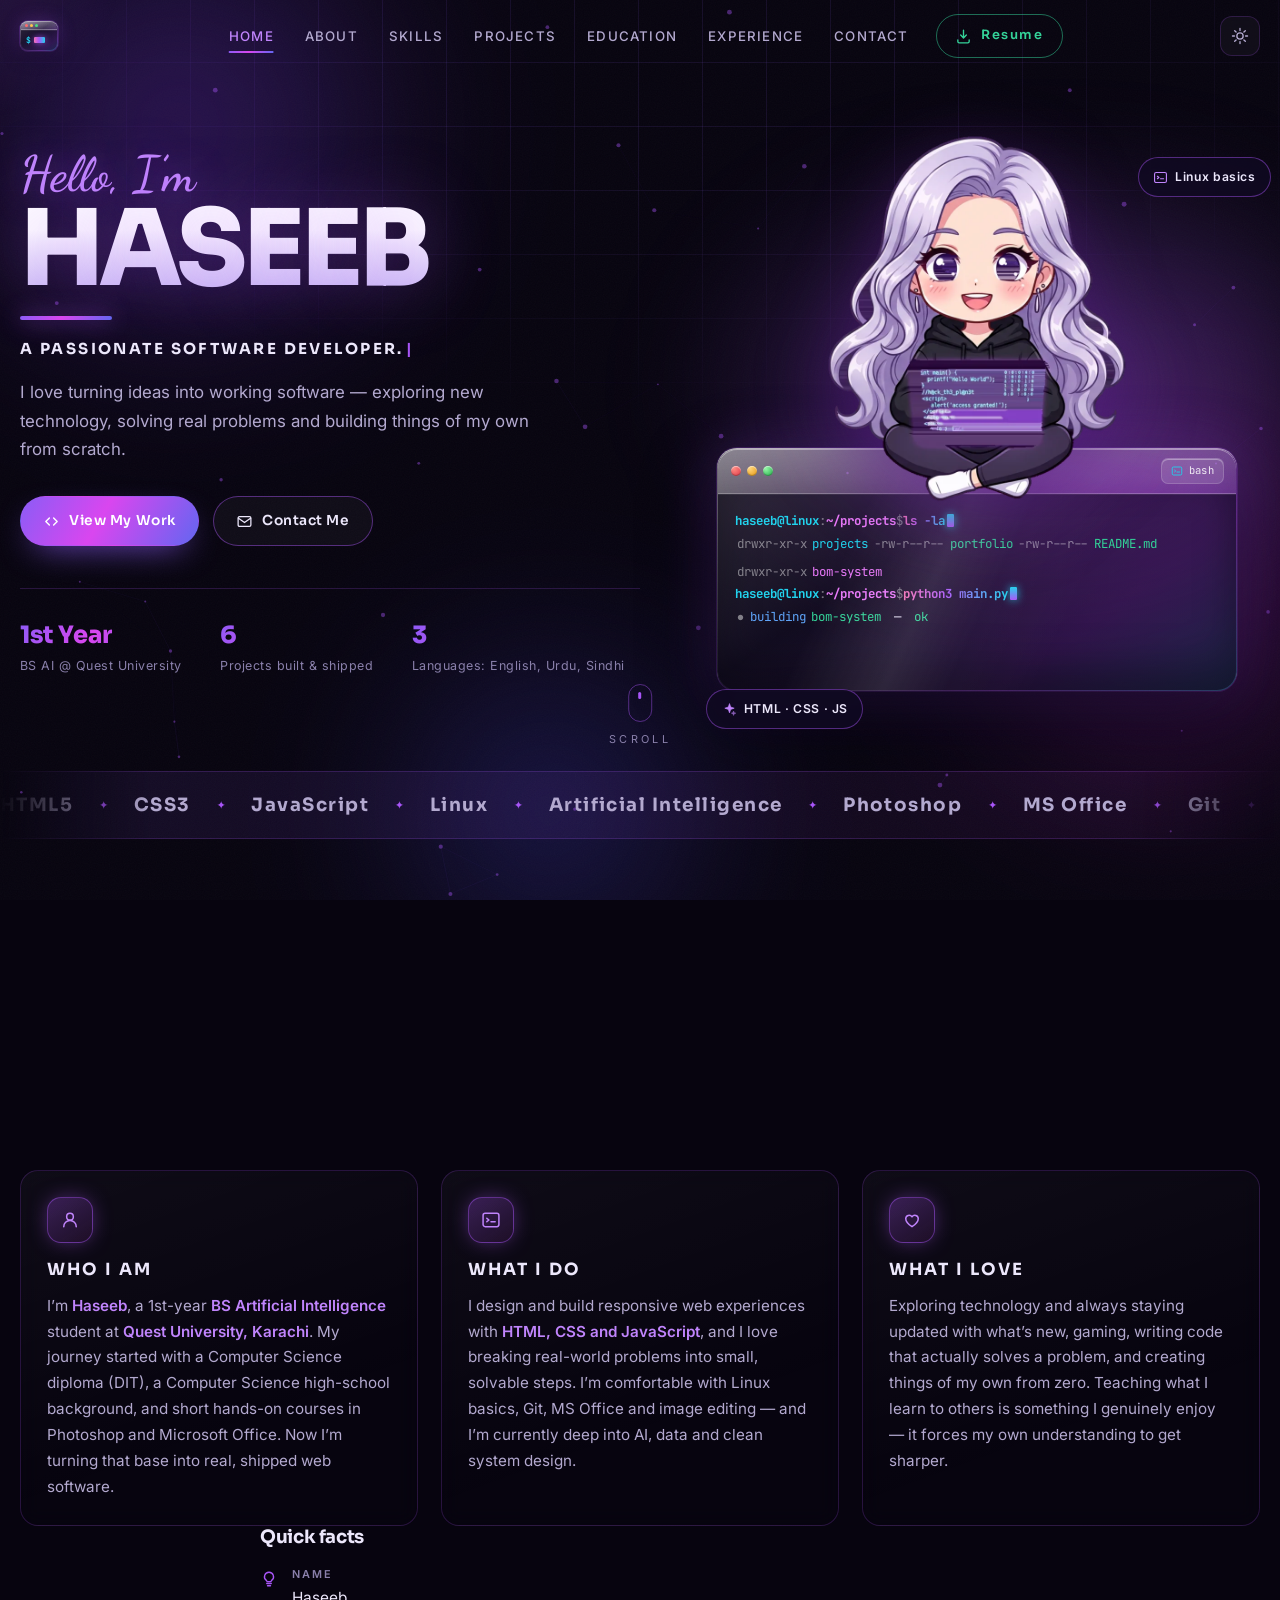
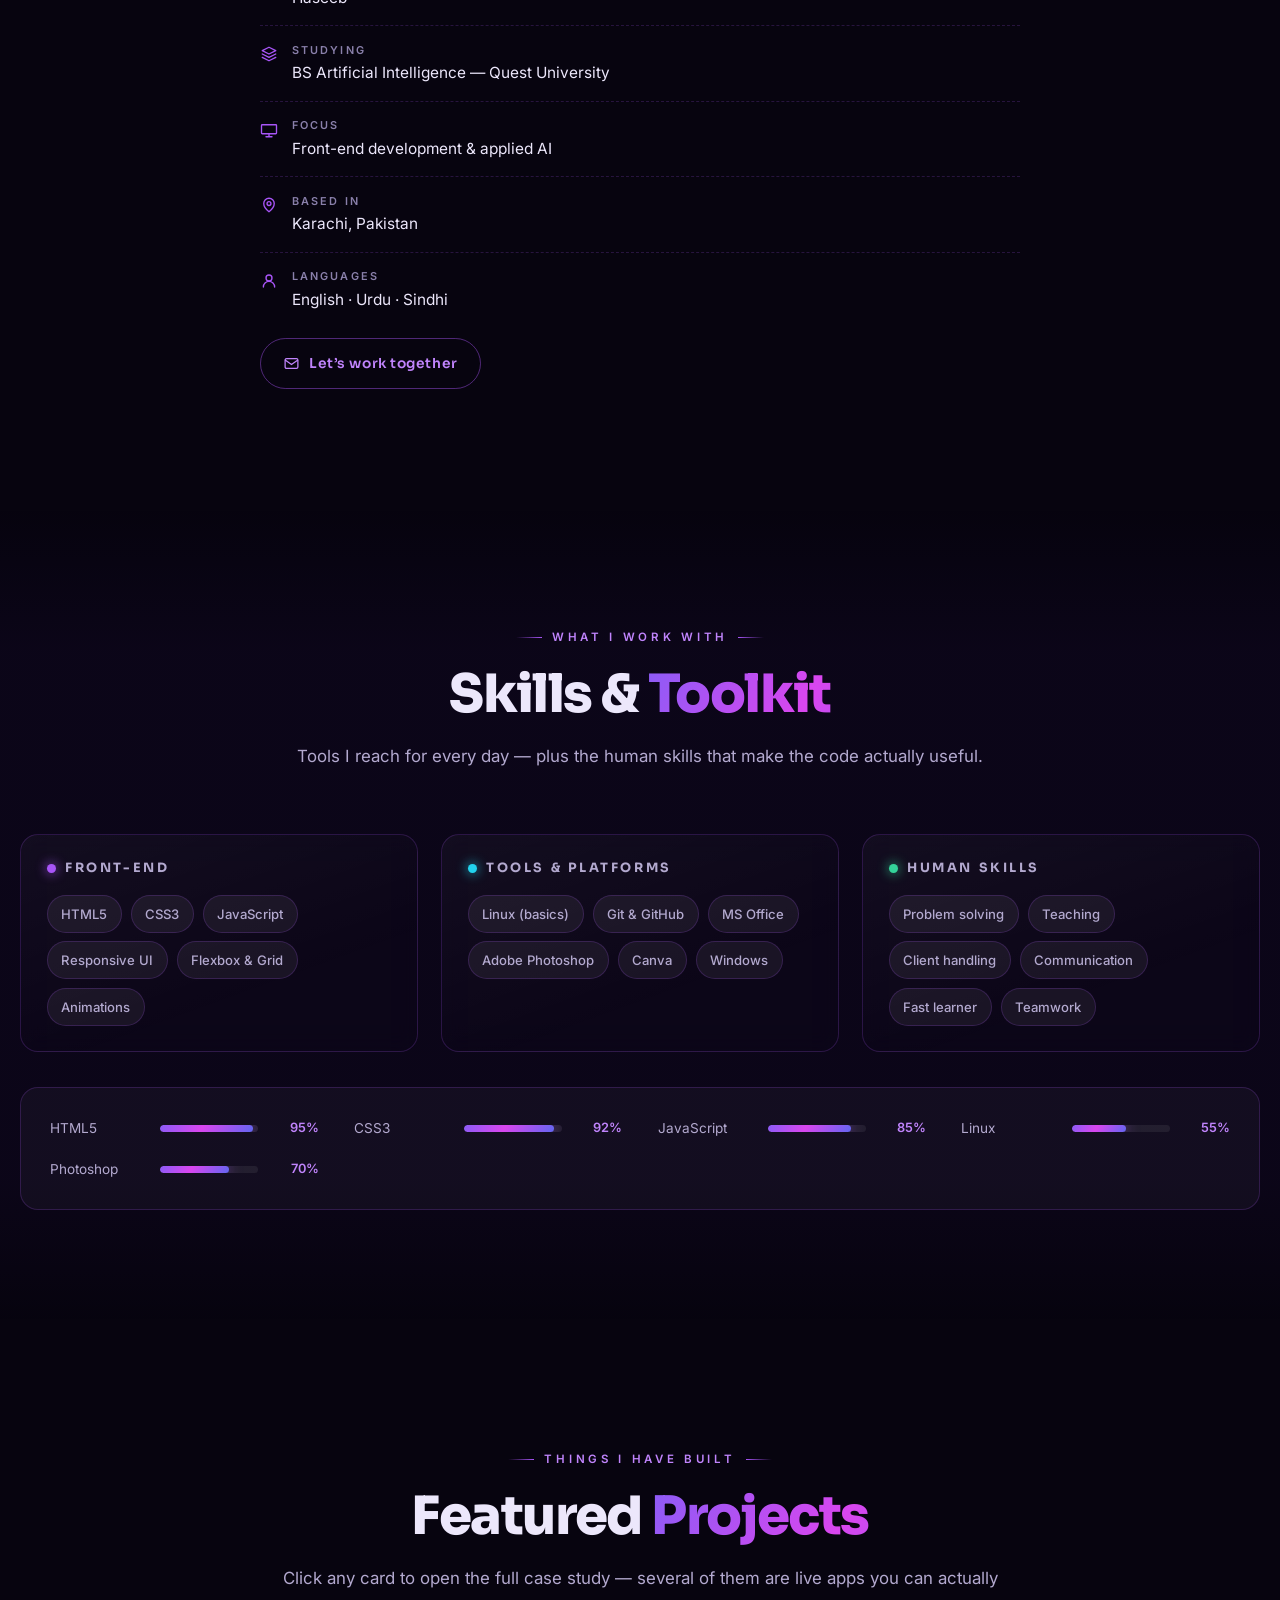
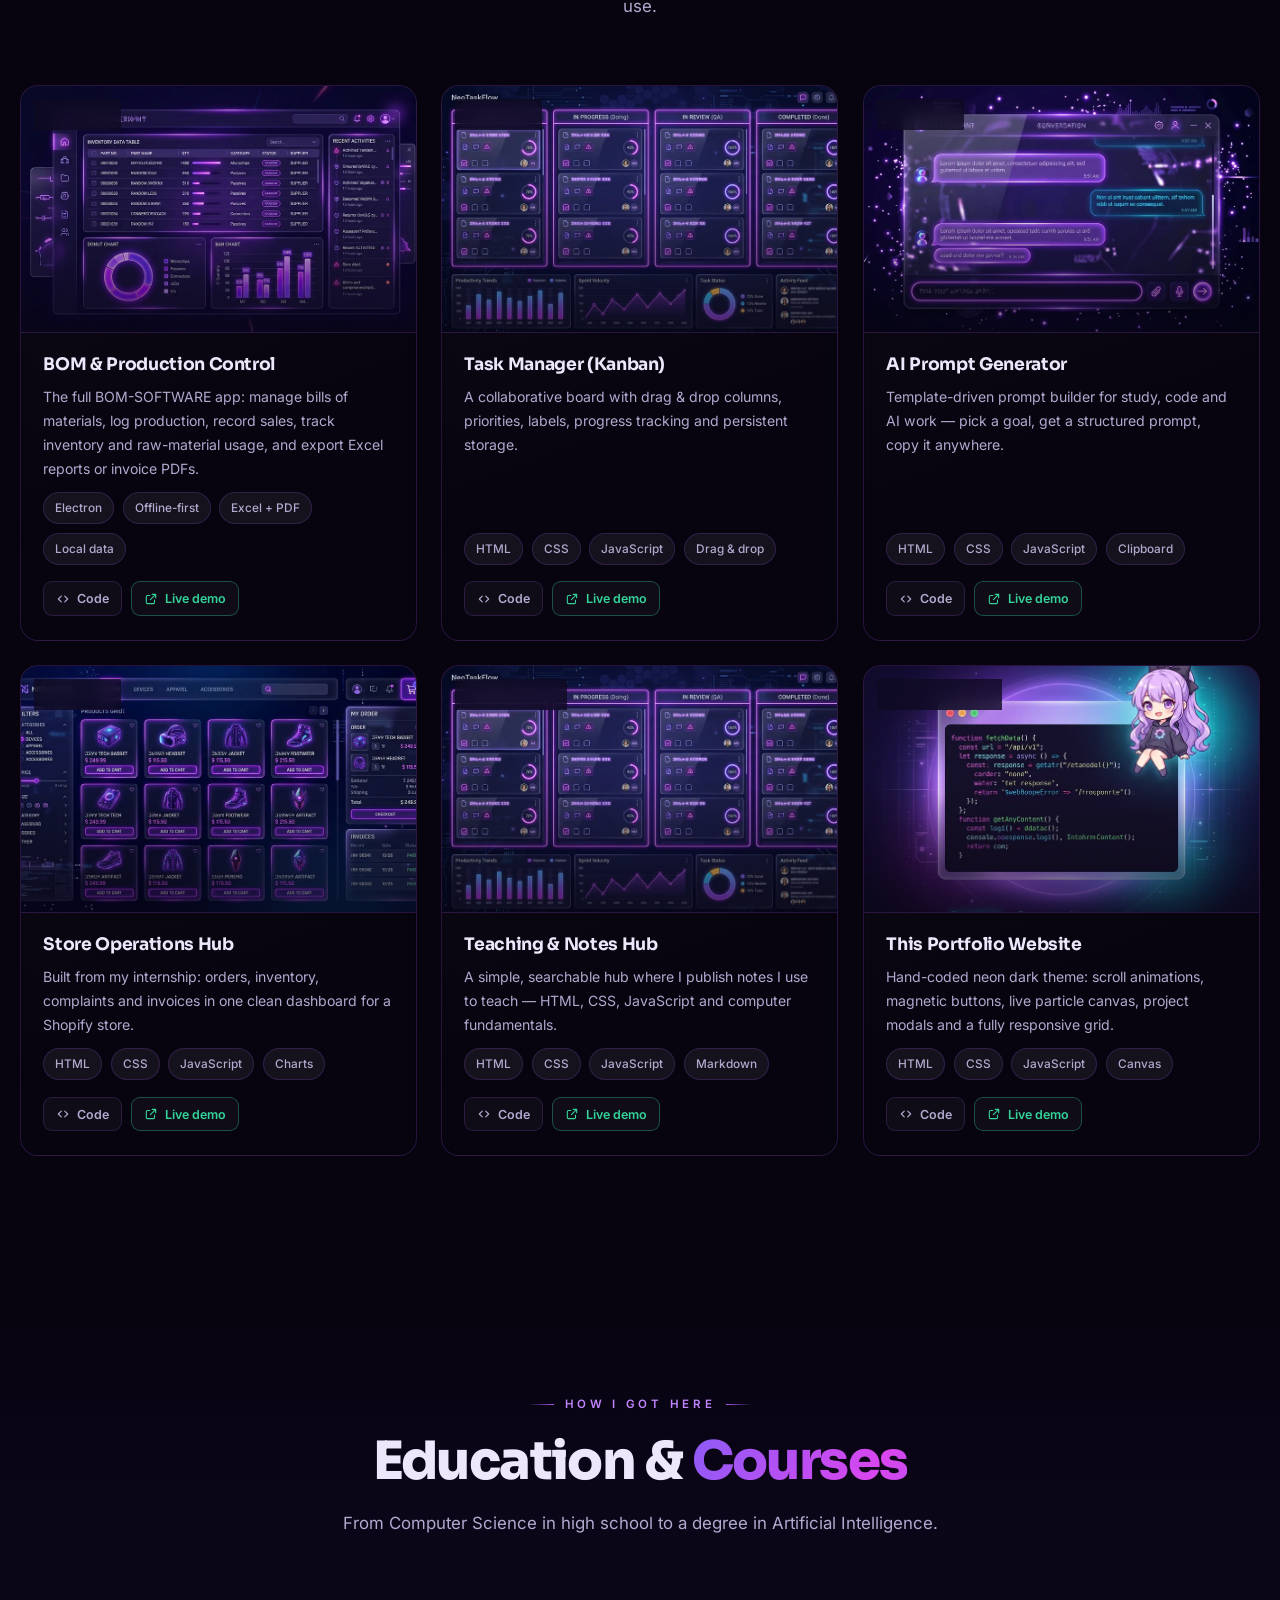
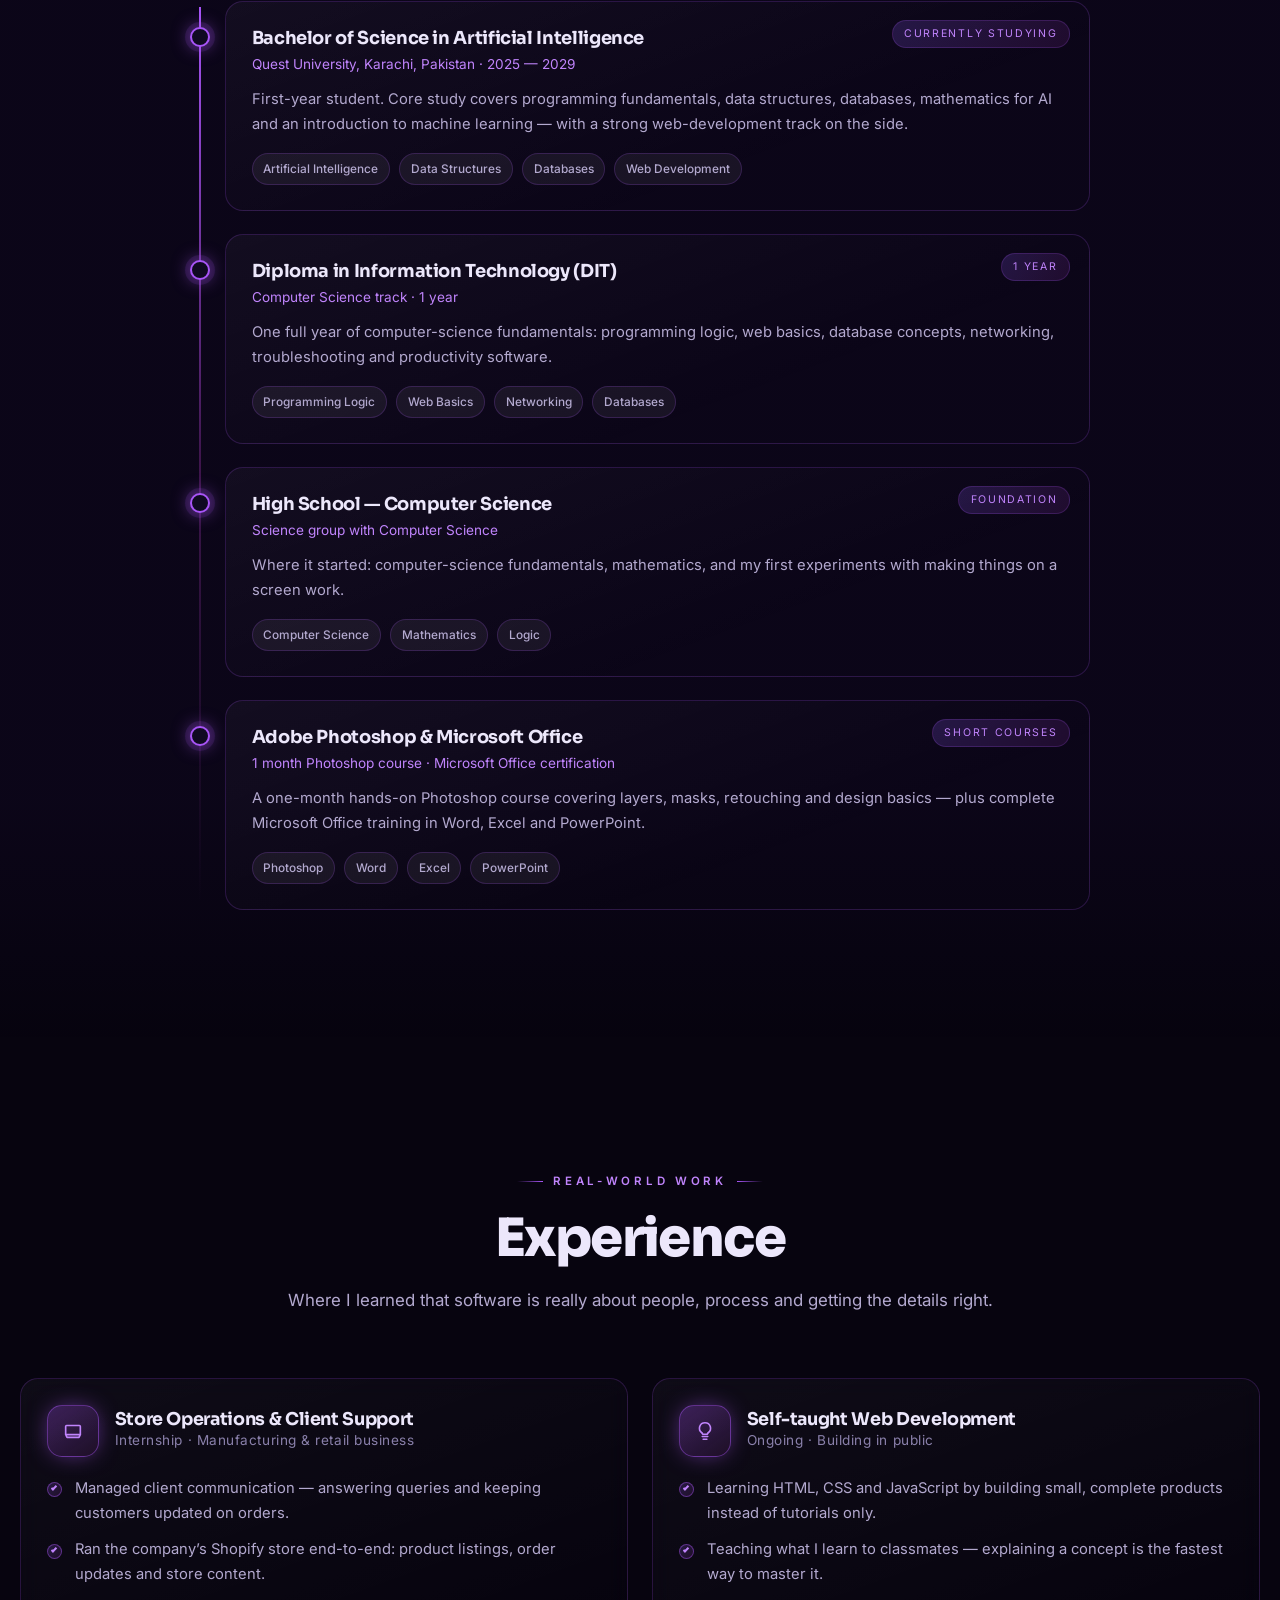
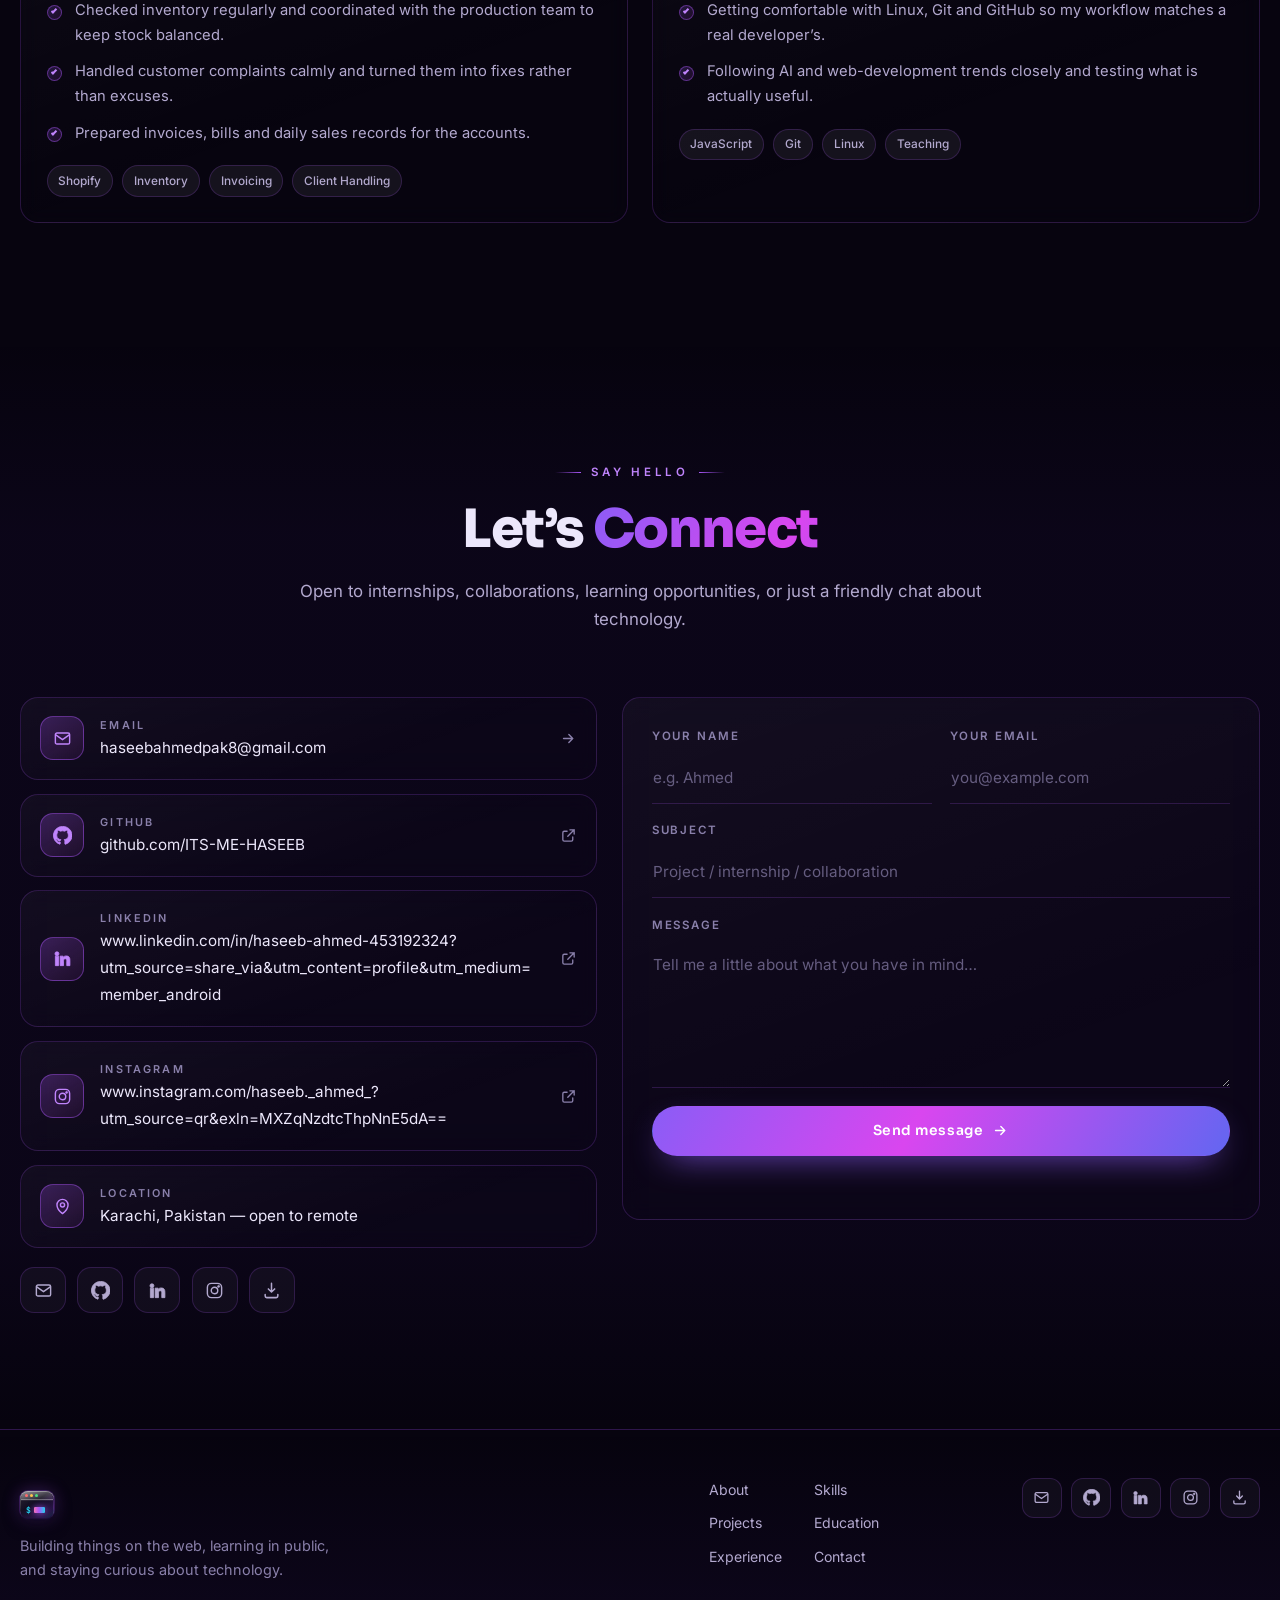
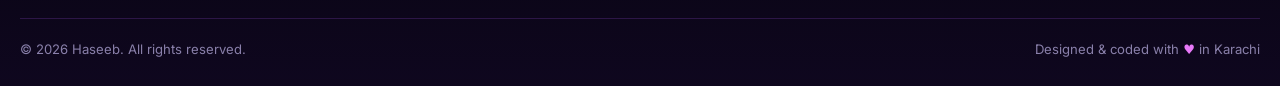
==== commit fd9097f4: "Replace BOM demo with BOM-SOFTWARE app Co-authored-by: arena-agent <297053741+arena-agent@users.nore" ====
--- a/index.html
+++ b/index.html
@@ -409,20 +409,20 @@
 
         <div class="projects__grid" id="projectsGrid">
           <!-- 1 -->
-          <article class="card project reveal" data-reveal="up" data-delay="0"data-project="bom" tabindex="0" role="button" aria-label="Open BOM Management System project">
+          <article class="card project reveal" data-reveal="up" data-delay="0"data-project="bom" tabindex="0" role="button" aria-label="Open BOM and Production Control project">
             <div class="project__media">
-              <img src="assets/img/project-bom.webp" width="1000" height="545" alt="BOM management system dashboard" loading="lazy" />
+              <img src="assets/img/project-bom.webp" width="1000" height="545" alt="BOM and production control dashboard" loading="lazy" />
               <span class="project__badge">Live app</span>
             </div>
             <div class="project__body">
-              <h3>BOM Management System</h3>
-              <p>A working Bill of Materials system: track parts, stock levels, reorder points and assembly cost — with live low-stock alerts.</p>
-              <div class="tags tags--sm">
-                <span class="tag">HTML</span><span class="tag">CSS</span><span class="tag">JavaScript</span><span class="tag">LocalStorage</span>
+              <h3>BOM &amp; Production Control</h3>
+              <p>The full BOM-SOFTWARE app: manage bills of materials, log production, record sales, track inventory and raw-material usage, and export Excel reports or invoice PDFs.</p>
+              <div class="tags tags--sm">
+                <span class="tag">Electron</span><span class="tag">Offline-first</span><span class="tag">Excel + PDF</span><span class="tag">Local data</span>
               </div>
               <div class="project__links">
-                <a class="link-chip" href="https://github.com/ITS-ME-HASEEB" target="_blank" rel="noopener" data-no-card><svg class="ico" aria-hidden="true"><use href="#i-code" /></svg> Code</a>
-                <a class="link-chip link-chip--live" href="bom.html" target="_blank" rel="noopener" data-no-card><svg class="ico" aria-hidden="true"><use href="#i-external" /></svg> Live demo</a>
+                <a class="link-chip" href="https://github.com/ITS-ME-HASEEB/BOM-SOFTWARE" target="_blank" rel="noopener" data-no-card data-no-config><svg class="ico" aria-hidden="true"><use href="#i-code" /></svg> Code</a>
+                <a class="link-chip link-chip--live" href="bom-software/app/index.html" target="_blank" rel="noopener" data-no-card><svg class="ico" aria-hidden="true"><use href="#i-external" /></svg> Live demo</a>
               </div>
             </div>
           </article>
@@ -787,7 +787,7 @@
           <div class="modal__demo" id="modalDemo">
             <div class="modal__demo-frame">
               <div class="modal__demo-bar"><i></i><i></i><i></i><span id="modalDemoUrl">—</span></div>
-              <iframe id="modalIframe" title="Project live demo" loading="lazy" sandbox="allow-scripts allow-same-origin allow-forms allow-popups allow-modals"></iframe>
+              <iframe id="modalIframe" title="Project live demo" loading="lazy" sandbox="allow-scripts allow-same-origin allow-forms allow-popups allow-popups-to-escape-sandbox allow-modals allow-downloads"></iframe>
             </div>
             <a class="btn btn--outline btn--full" id="modalDemoLink" href="#" target="_blank" rel="noopener">
               <svg class="ico" aria-hidden="true"><use href="#i-external" /></svg><span>Open demo in a new tab</span>
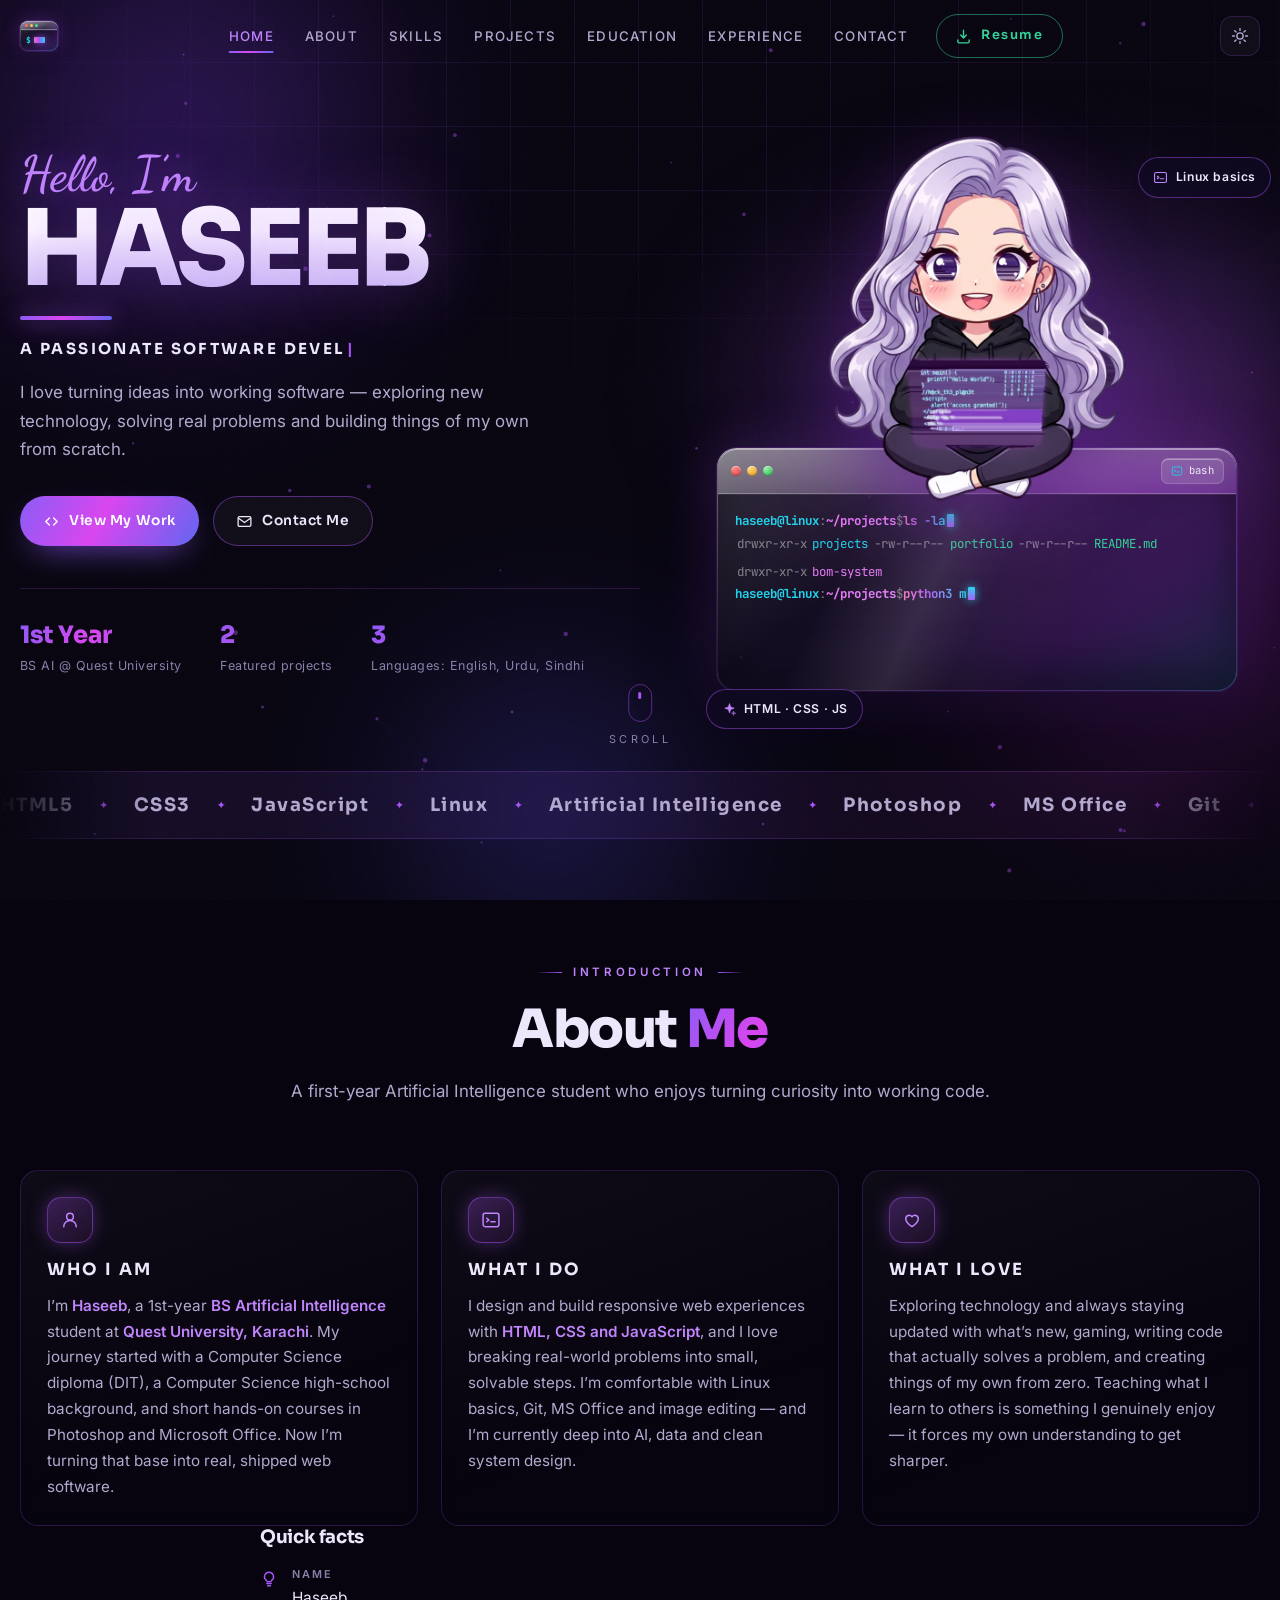
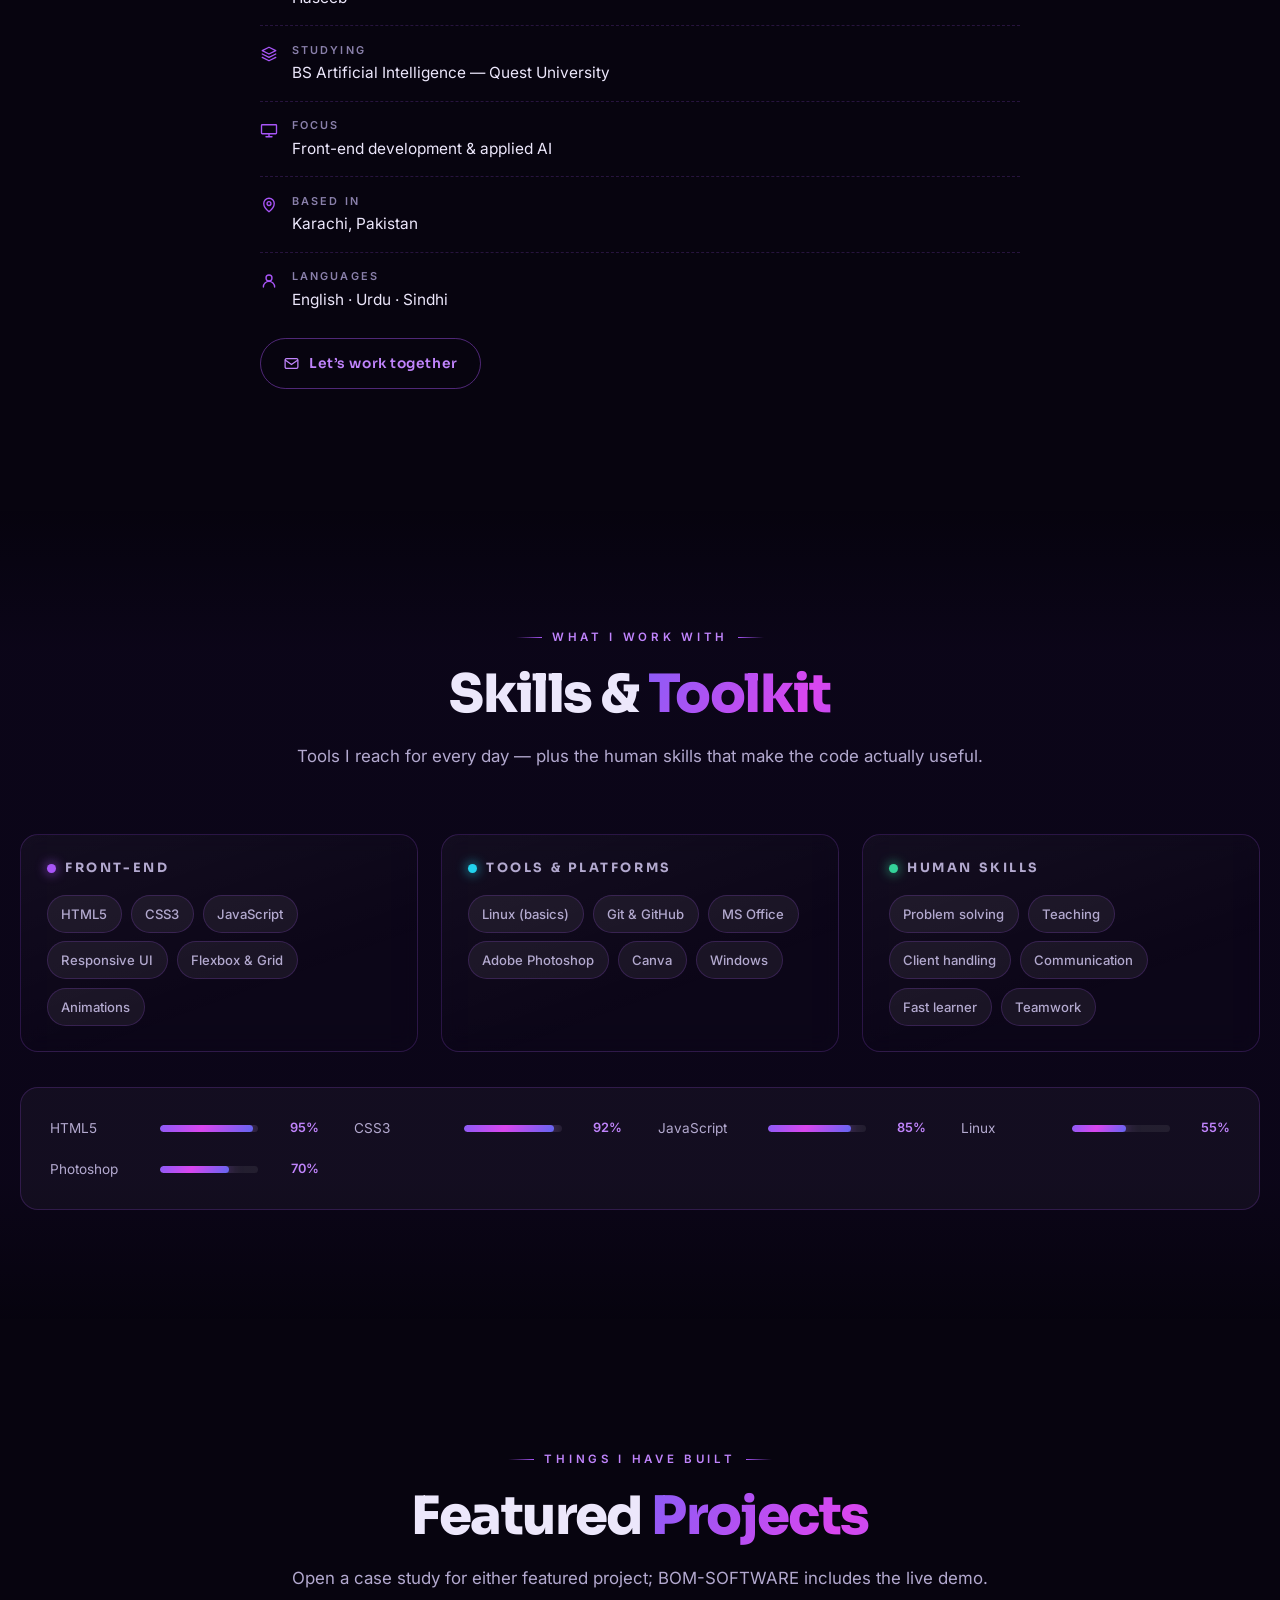
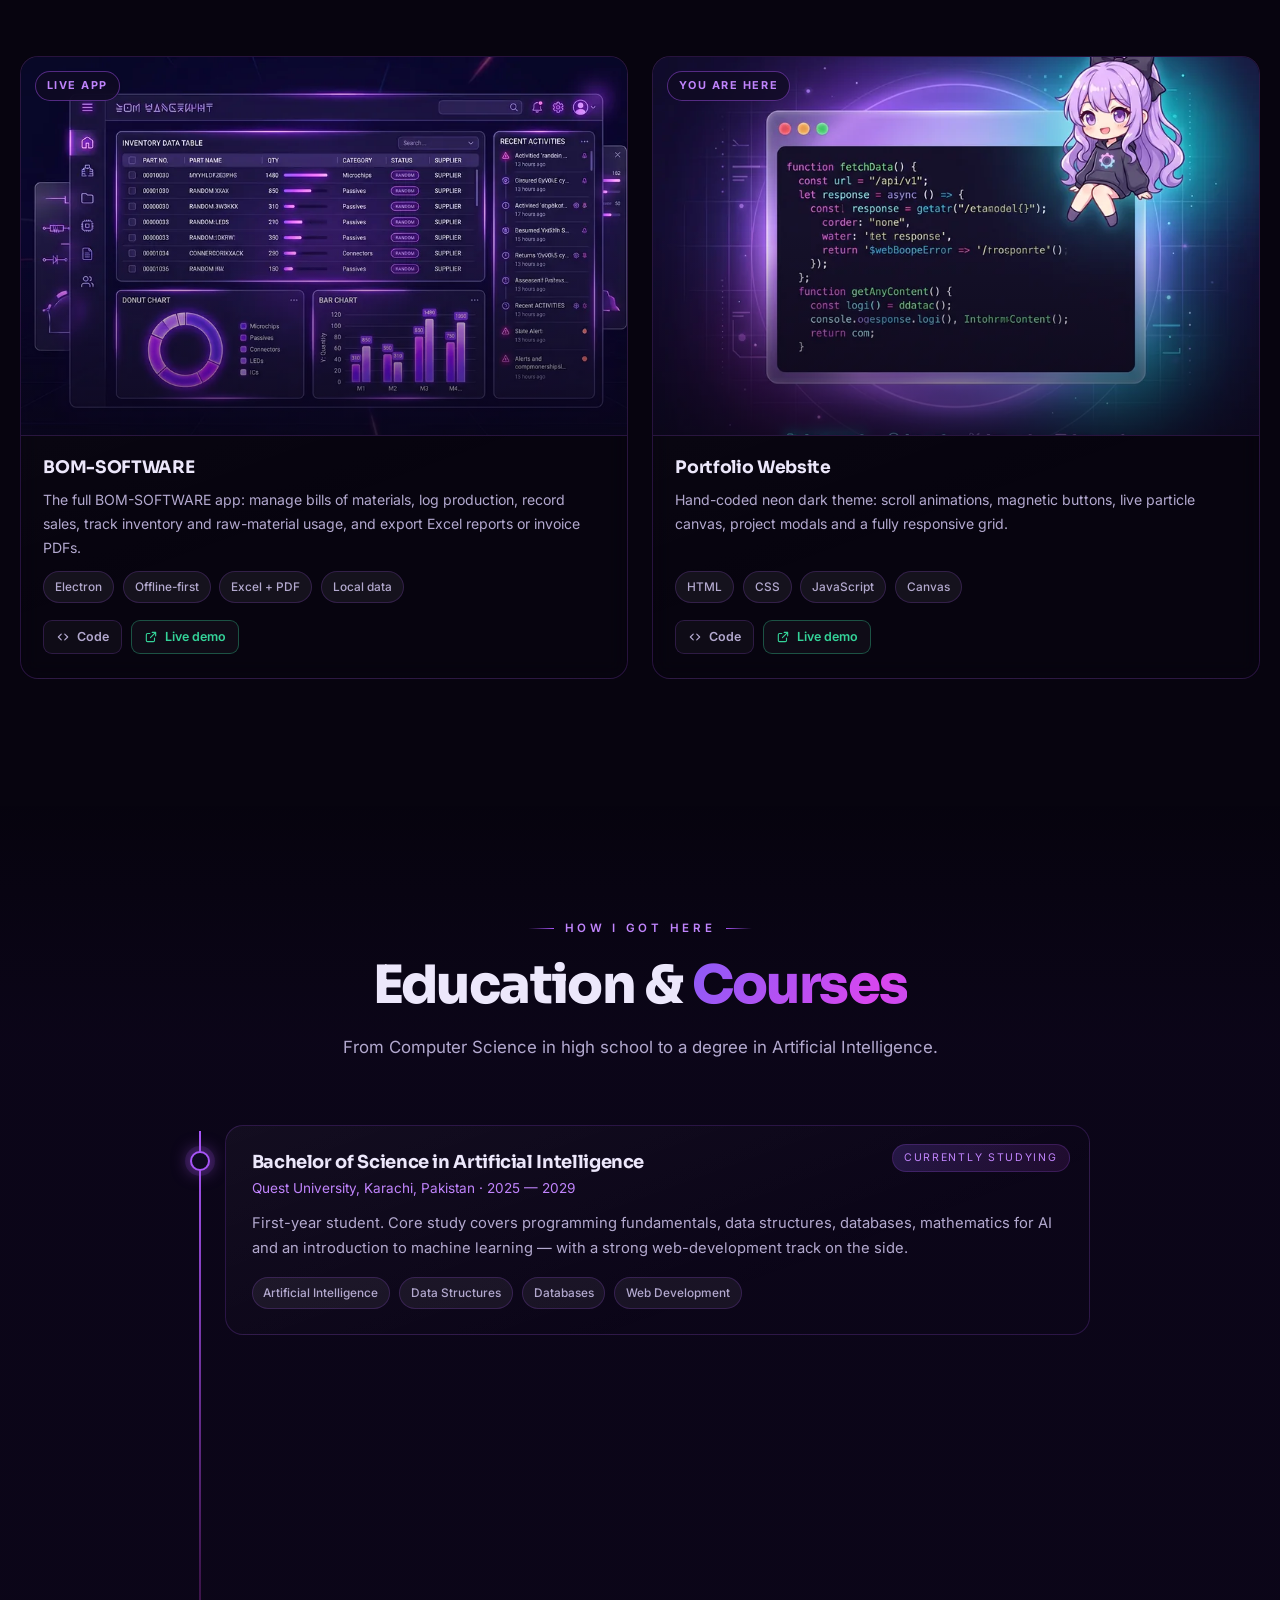
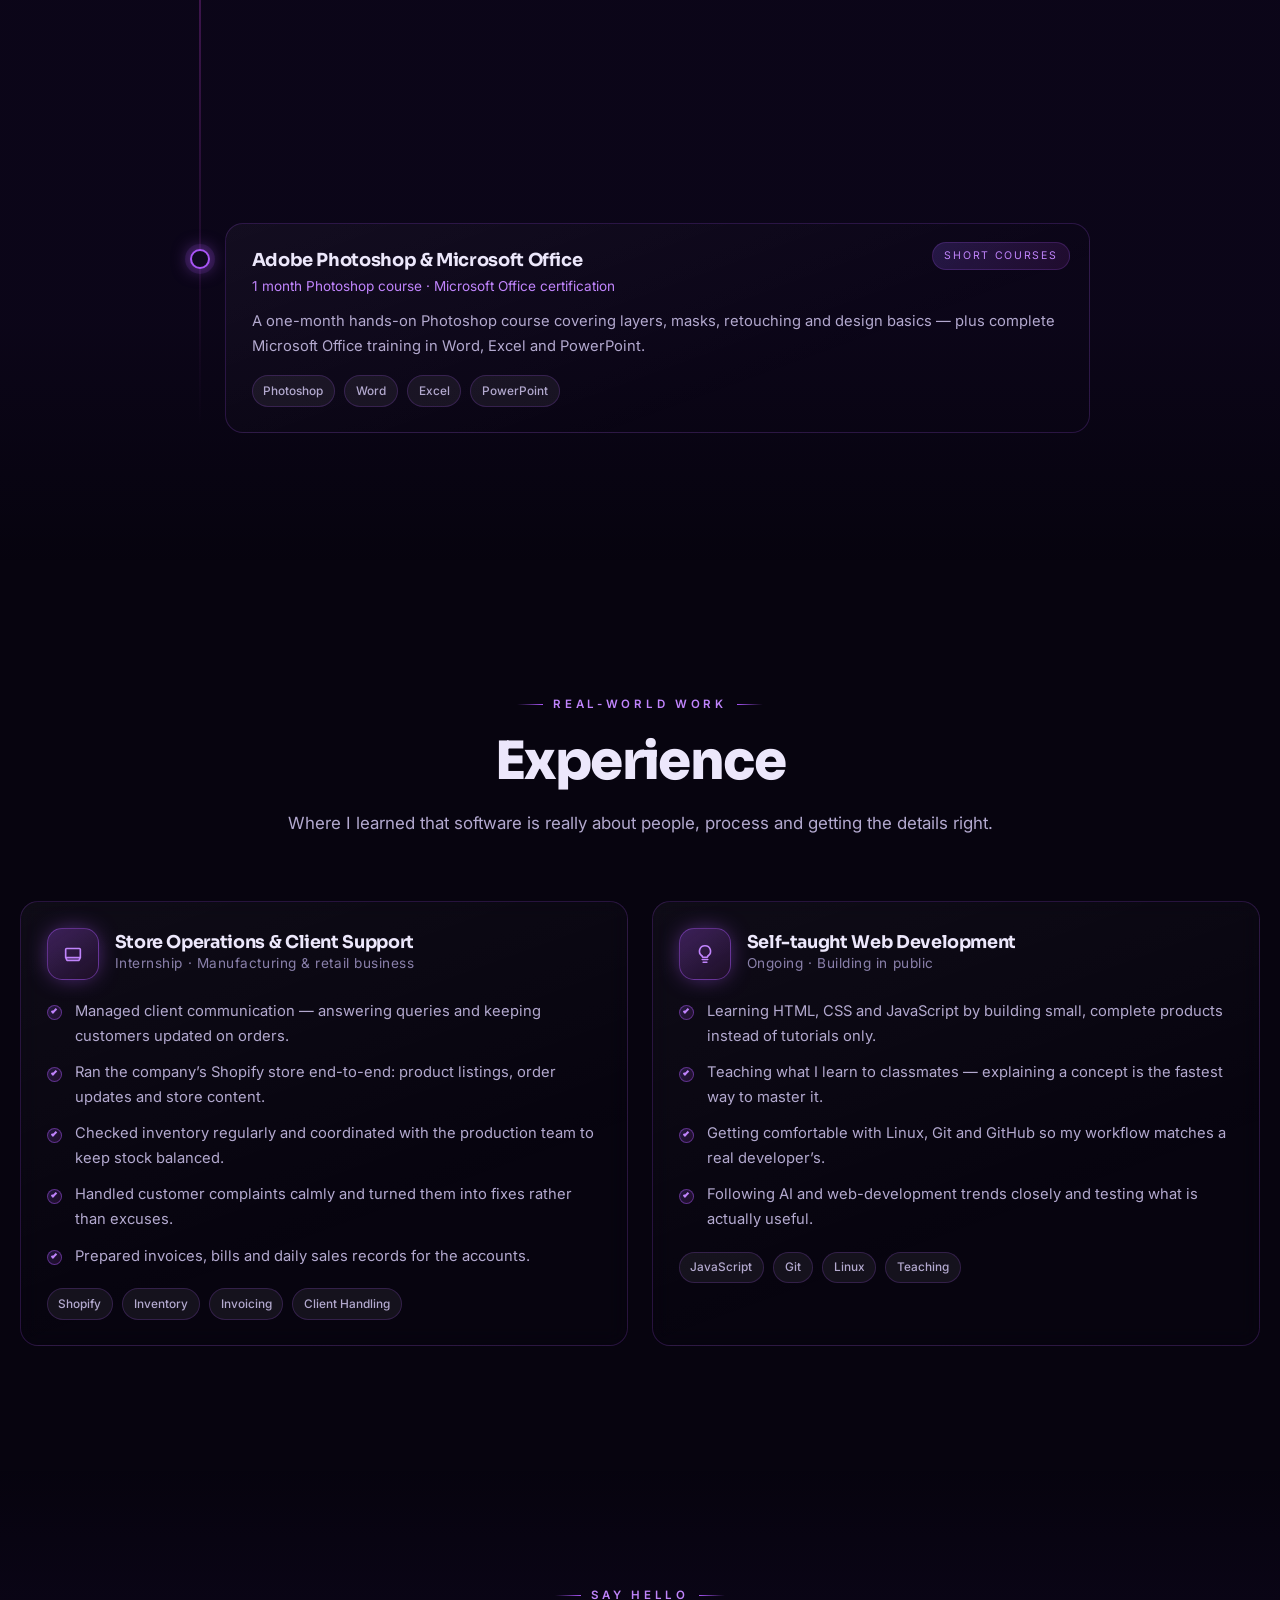
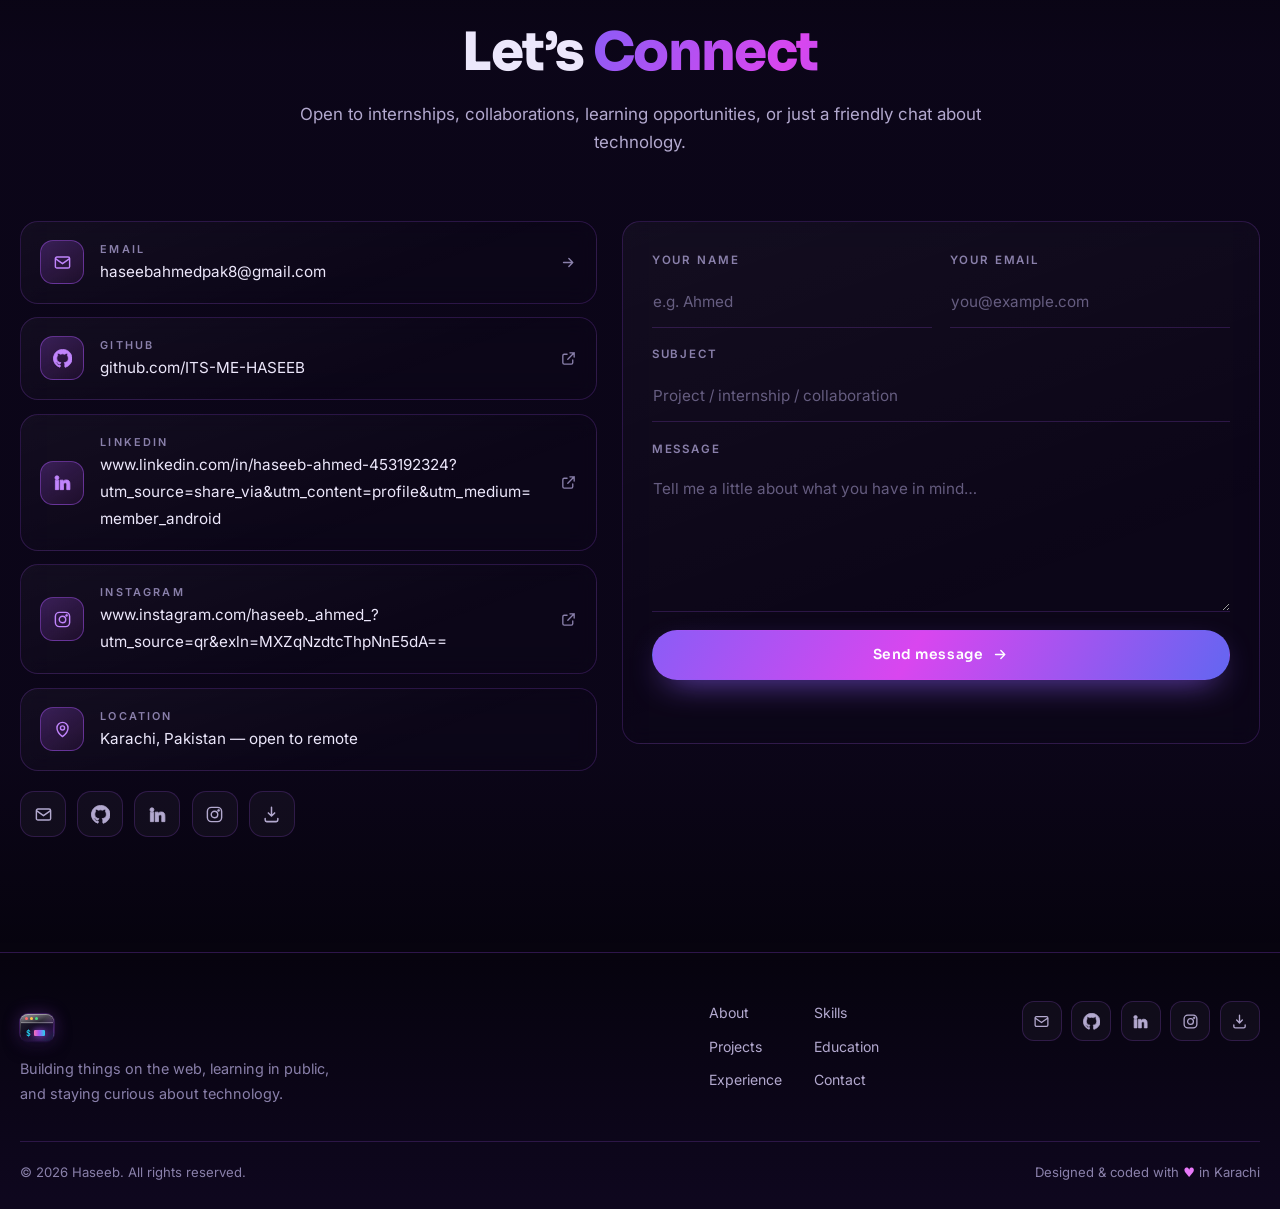
==== commit abd8f3cb: "Keep only BOM-SOFTWARE and portfolio projects Co-authored-by: arena-agent <297053741+arena-agent@use" ====
--- a/index.html
+++ b/index.html
@@ -206,7 +206,7 @@
           </div>
           <div class="hero__stats reveal" data-reveal="left" data-delay="440">
             <div class="stat"><b class="counter" data-count="1" data-suffix="st Year">0</b><span>BS AI @ Quest University</span></div>
-            <div class="stat"><b class="counter" data-count="6">0</b><span>Projects built &amp; shipped</span></div>
+            <div class="stat"><b class="counter" data-count="2">0</b><span>Featured projects</span></div>
             <div class="stat"><b class="counter" data-count="3">0</b><span>Languages: English, Urdu, Sindhi</span></div>
           </div>
         </div>
@@ -404,18 +404,18 @@
         <header class="section__head reveal" data-reveal="up">
           <p class="section__eyebrow"><span></span>Things I have built<span></span></p>
           <h2 class="section__title">Featured <em>Projects</em></h2>
-          <p class="section__lead">Click any card to open the full case study — several of them are live apps you can actually use.</p>
+          <p class="section__lead">Open a case study for either featured project; BOM-SOFTWARE includes the live demo.</p>
         </header>
 
         <div class="projects__grid" id="projectsGrid">
           <!-- 1 -->
-          <article class="card project reveal" data-reveal="up" data-delay="0"data-project="bom" tabindex="0" role="button" aria-label="Open BOM and Production Control project">
+          <article class="card project reveal" data-reveal="up" data-delay="0"data-project="bom" tabindex="0" role="button" aria-label="Open BOM-SOFTWARE project">
             <div class="project__media">
               <img src="assets/img/project-bom.webp" width="1000" height="545" alt="BOM and production control dashboard" loading="lazy" />
               <span class="project__badge">Live app</span>
             </div>
             <div class="project__body">
-              <h3>BOM &amp; Production Control</h3>
+              <h3>BOM-SOFTWARE</h3>
               <p>The full BOM-SOFTWARE app: manage bills of materials, log production, record sales, track inventory and raw-material usage, and export Excel reports or invoice PDFs.</p>
               <div class="tags tags--sm">
                 <span class="tag">Electron</span><span class="tag">Offline-first</span><span class="tag">Excel + PDF</span><span class="tag">Local data</span>
@@ -428,95 +428,19 @@
           </article>
 
           <!-- 2 -->
-          <article class="card project reveal" data-reveal="up" data-delay="90"data-project="task" tabindex="0" role="button" aria-label="Open Task Manager project">
-            <div class="project__media">
-              <img src="assets/img/project-task.webp" width="1000" height="545" alt="Kanban task manager board" loading="lazy" />
-              <span class="project__badge">Live app</span>
-            </div>
-            <div class="project__body">
-              <h3>Task Manager (Kanban)</h3>
-              <p>A collaborative board with drag &amp; drop columns, priorities, labels, progress tracking and persistent storage.</p>
-              <div class="tags tags--sm">
-                <span class="tag">HTML</span><span class="tag">CSS</span><span class="tag">JavaScript</span><span class="tag">Drag &amp; drop</span>
-              </div>
-              <div class="project__links">
-                <a class="link-chip" href="https://github.com/ITS-ME-HASEEB" target="_blank" rel="noopener" data-no-card><svg class="ico" aria-hidden="true"><use href="#i-code" /></svg> Code</a>
-                <a class="link-chip link-chip--live" href="task.html" target="_blank" rel="noopener" data-no-card><svg class="ico" aria-hidden="true"><use href="#i-external" /></svg> Live demo</a>
-              </div>
-            </div>
-          </article>
-
-          <!-- 3 -->
-          <article class="card project reveal" data-reveal="up" data-delay="180"data-project="prompts" tabindex="0" role="button" aria-label="Open AI Prompt Generator project">
-            <div class="project__media">
-              <img src="assets/img/project-ai.webp" width="1000" height="545" alt="AI prompt generator interface" loading="lazy" />
-              <span class="project__badge">Live app</span>
-            </div>
-            <div class="project__body">
-              <h3>AI Prompt Generator</h3>
-              <p>Template-driven prompt builder for study, code and AI work — pick a goal, get a structured prompt, copy it anywhere.</p>
-              <div class="tags tags--sm">
-                <span class="tag">HTML</span><span class="tag">CSS</span><span class="tag">JavaScript</span><span class="tag">Clipboard</span>
-              </div>
-              <div class="project__links">
-                <a class="link-chip" href="https://github.com/ITS-ME-HASEEB" target="_blank" rel="noopener" data-no-card><svg class="ico" aria-hidden="true"><use href="#i-code" /></svg> Code</a>
-                <a class="link-chip link-chip--live" href="prompts.html" target="_blank" rel="noopener" data-no-card><svg class="ico" aria-hidden="true"><use href="#i-external" /></svg> Live demo</a>
-              </div>
-            </div>
-          </article>
-
-          <!-- 4 -->
-          <article class="card project reveal" data-reveal="up" data-delay="60"data-project="shop" tabindex="0" role="button" aria-label="Open Shopify Operations project">
-            <div class="project__media">
-              <img src="assets/img/project-store.webp" width="1000" height="545" alt="Store operations dashboard" loading="lazy" />
-              <span class="project__badge">Live app</span>
-            </div>
-            <div class="project__body">
-              <h3>Store Operations Hub</h3>
-              <p>Built from my internship: orders, inventory, complaints and invoices in one clean dashboard for a Shopify store.</p>
-              <div class="tags tags--sm">
-                <span class="tag">HTML</span><span class="tag">CSS</span><span class="tag">JavaScript</span><span class="tag">Charts</span>
-              </div>
-              <div class="project__links">
-                <a class="link-chip" href="https://github.com/ITS-ME-HASEEB" target="_blank" rel="noopener" data-no-card><svg class="ico" aria-hidden="true"><use href="#i-code" /></svg> Code</a>
-                <a class="link-chip link-chip--live" href="shop.html" target="_blank" rel="noopener" data-no-card><svg class="ico" aria-hidden="true"><use href="#i-external" /></svg> Live demo</a>
-              </div>
-            </div>
-          </article>
-
-          <!-- 5 -->
-          <article class="card project reveal" data-reveal="up" data-delay="150"data-project="teaching" tabindex="0" role="button" aria-label="Open Teaching Hub project">
-            <div class="project__media">
-              <img src="assets/img/project-task.webp" width="1000" height="545" alt="Study notes and teaching hub" loading="lazy" />
-              <span class="project__badge">Case study</span>
-            </div>
-            <div class="project__body">
-              <h3>Teaching &amp; Notes Hub</h3>
-              <p>A simple, searchable hub where I publish notes I use to teach — HTML, CSS, JavaScript and computer fundamentals.</p>
-              <div class="tags tags--sm">
-                <span class="tag">HTML</span><span class="tag">CSS</span><span class="tag">JavaScript</span><span class="tag">Markdown</span>
-              </div>
-              <div class="project__links">
-                <a class="link-chip" href="https://github.com/ITS-ME-HASEEB" target="_blank" rel="noopener" data-no-card><svg class="ico" aria-hidden="true"><use href="#i-code" /></svg> Code</a>
-                <a class="link-chip link-chip--live" href="notes.html" target="_blank" rel="noopener" data-no-card><svg class="ico" aria-hidden="true"><use href="#i-external" /></svg> Live demo</a>
-              </div>
-            </div>
-          </article>
-
-          <!-- 6 -->
-          <article class="card project reveal" data-reveal="up" data-delay="240" data-project="portfolio" tabindex="0" role="button" aria-label="Open Portfolio Website project">
+          <article class="card project reveal" data-reveal="up" data-delay="90" data-project="portfolio" tabindex="0" role="button" aria-label="Open Portfolio Website project">
             <div class="project__media">
               <img src="assets/img/project-portfolio.webp" alt="This portfolio website" loading="lazy" />
               <span class="project__badge">You are here</span>
             </div>
             <div class="project__body">
-              <h3>This Portfolio Website</h3>
+              <h3>Portfolio Website</h3>
               <p>Hand-coded neon dark theme: scroll animations, magnetic buttons, live particle canvas, project modals and a fully responsive grid.</p>
               <div class="tags tags--sm">
                 <span class="tag">HTML</span><span class="tag">CSS</span><span class="tag">JavaScript</span><span class="tag">Canvas</span>
               </div>
               <div class="project__links">
-                <a class="link-chip" href="https://github.com/ITS-ME-HASEEB" target="_blank" rel="noopener" data-no-card><svg class="ico" aria-hidden="true"><use href="#i-code" /></svg> Code</a>
+                <a class="link-chip" href="https://github.com/ITS-ME-HASEEB/Portfolio-Website-" target="_blank" rel="noopener" data-no-card data-no-config><svg class="ico" aria-hidden="true"><use href="#i-code" /></svg> Code</a>
                 <a class="link-chip link-chip--live" href="index.html" target="_blank" rel="noopener" data-no-card><svg class="ico" aria-hidden="true"><use href="#i-external" /></svg> Live demo</a>
               </div>
             </div>
--- a/css/style.css
+++ b/css/style.css
@@ -572,7 +572,7 @@
 html[data-theme="light"] .bar-row__val{color:#7c3aed}
 
 /* ───────── 11. PROJECTS ───────── */
-.projects__grid{display:grid;grid-template-columns:repeat(3,1fr);gap:1.5rem}
+.projects__grid{display:grid;grid-template-columns:repeat(2,1fr);gap:1.5rem}
 .project{padding:0;cursor:pointer;display:flex;flex-direction:column;text-align:left;color:inherit}
 .project__media{position:relative;overflow:hidden;aspect-ratio:16/10;border-bottom:1px solid var(--border)}
 .project__media img{width:100%;height:100%;object-fit:cover;transition:transform 1.1s var(--ease),filter .6s;filter:saturate(1.05)}
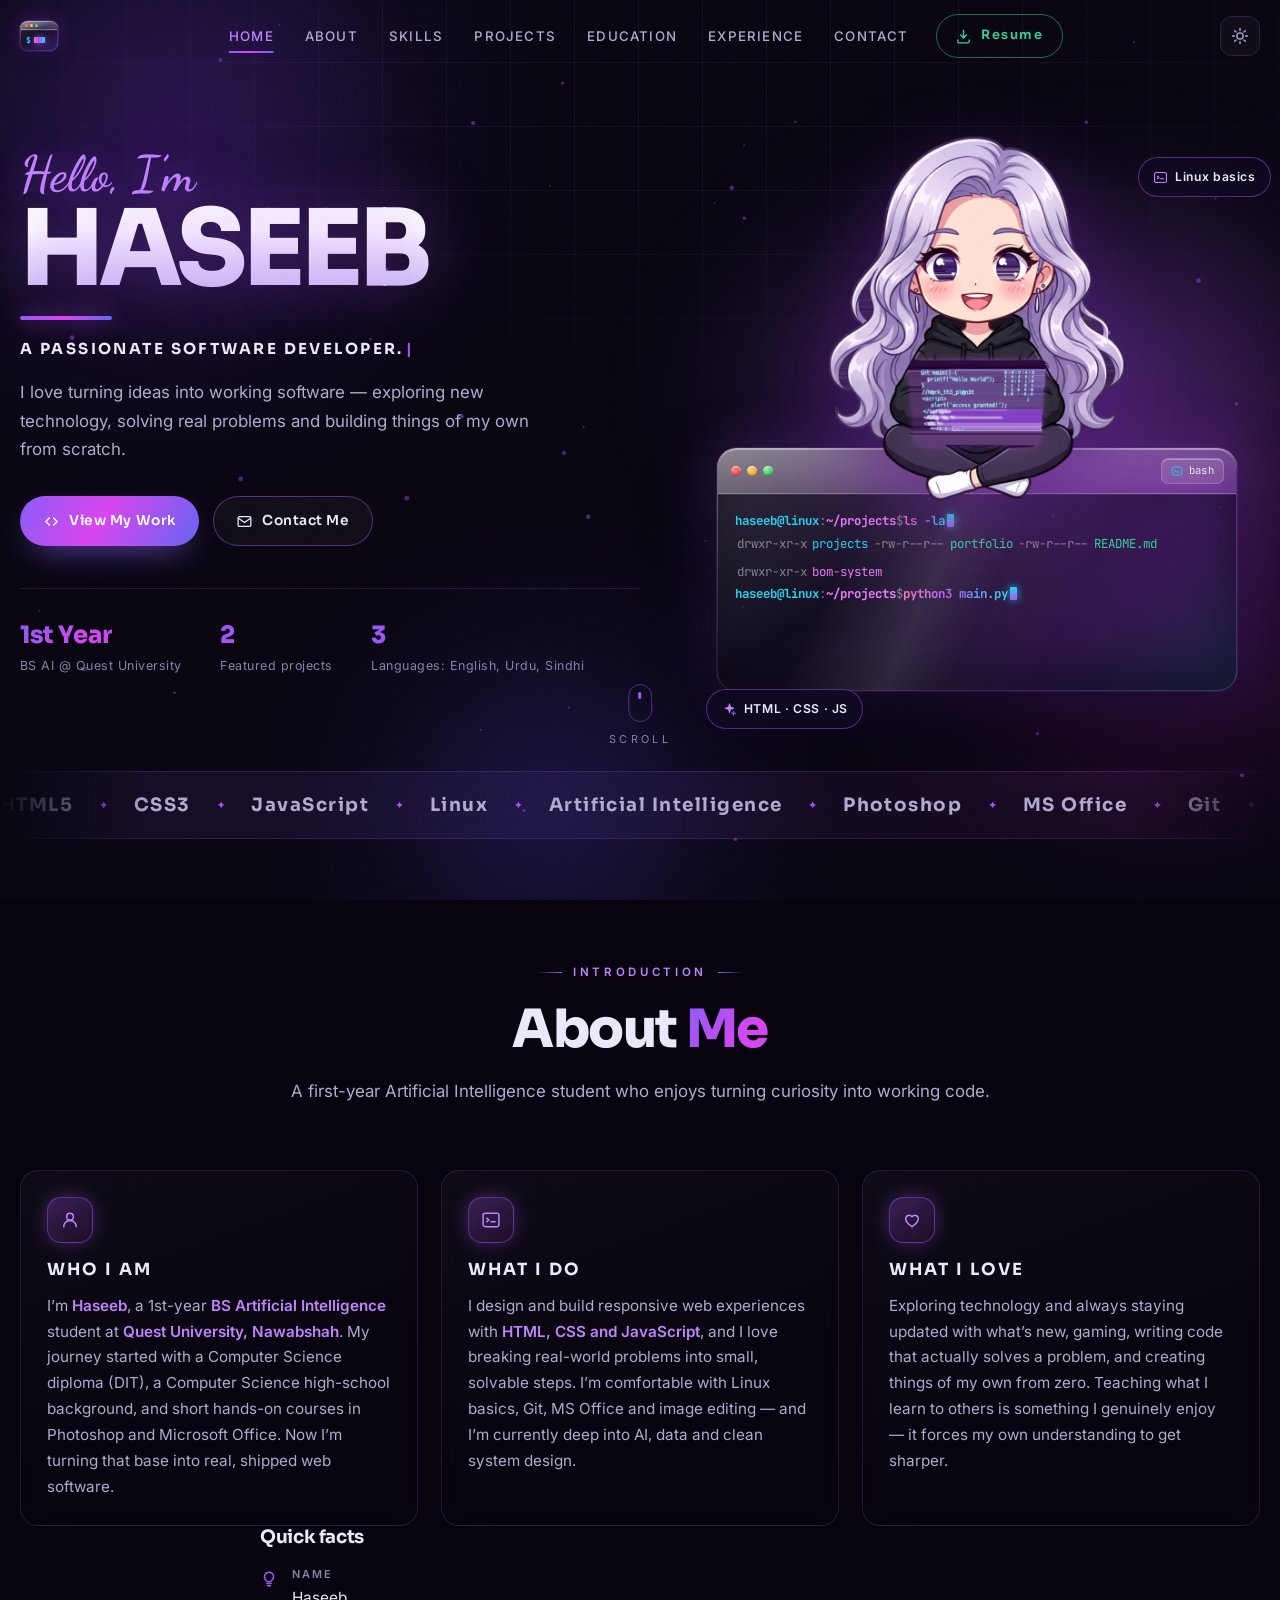
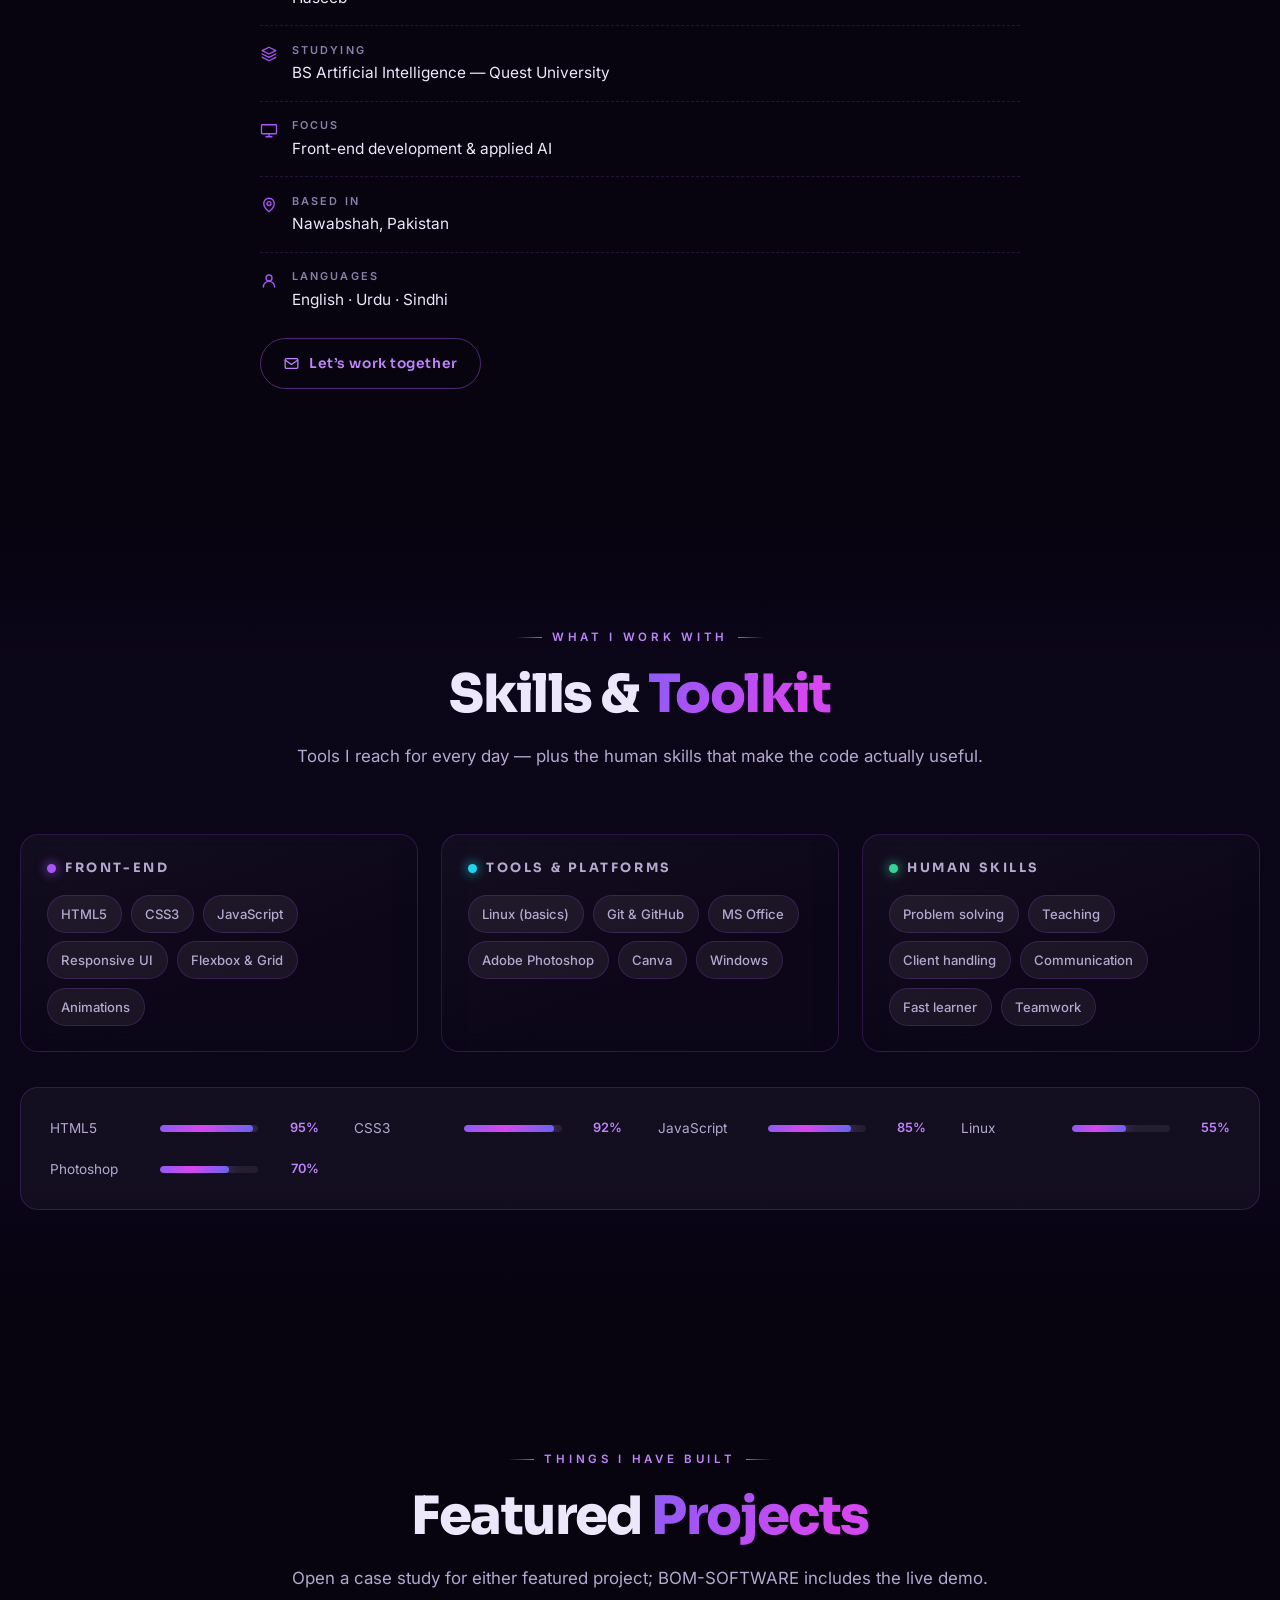
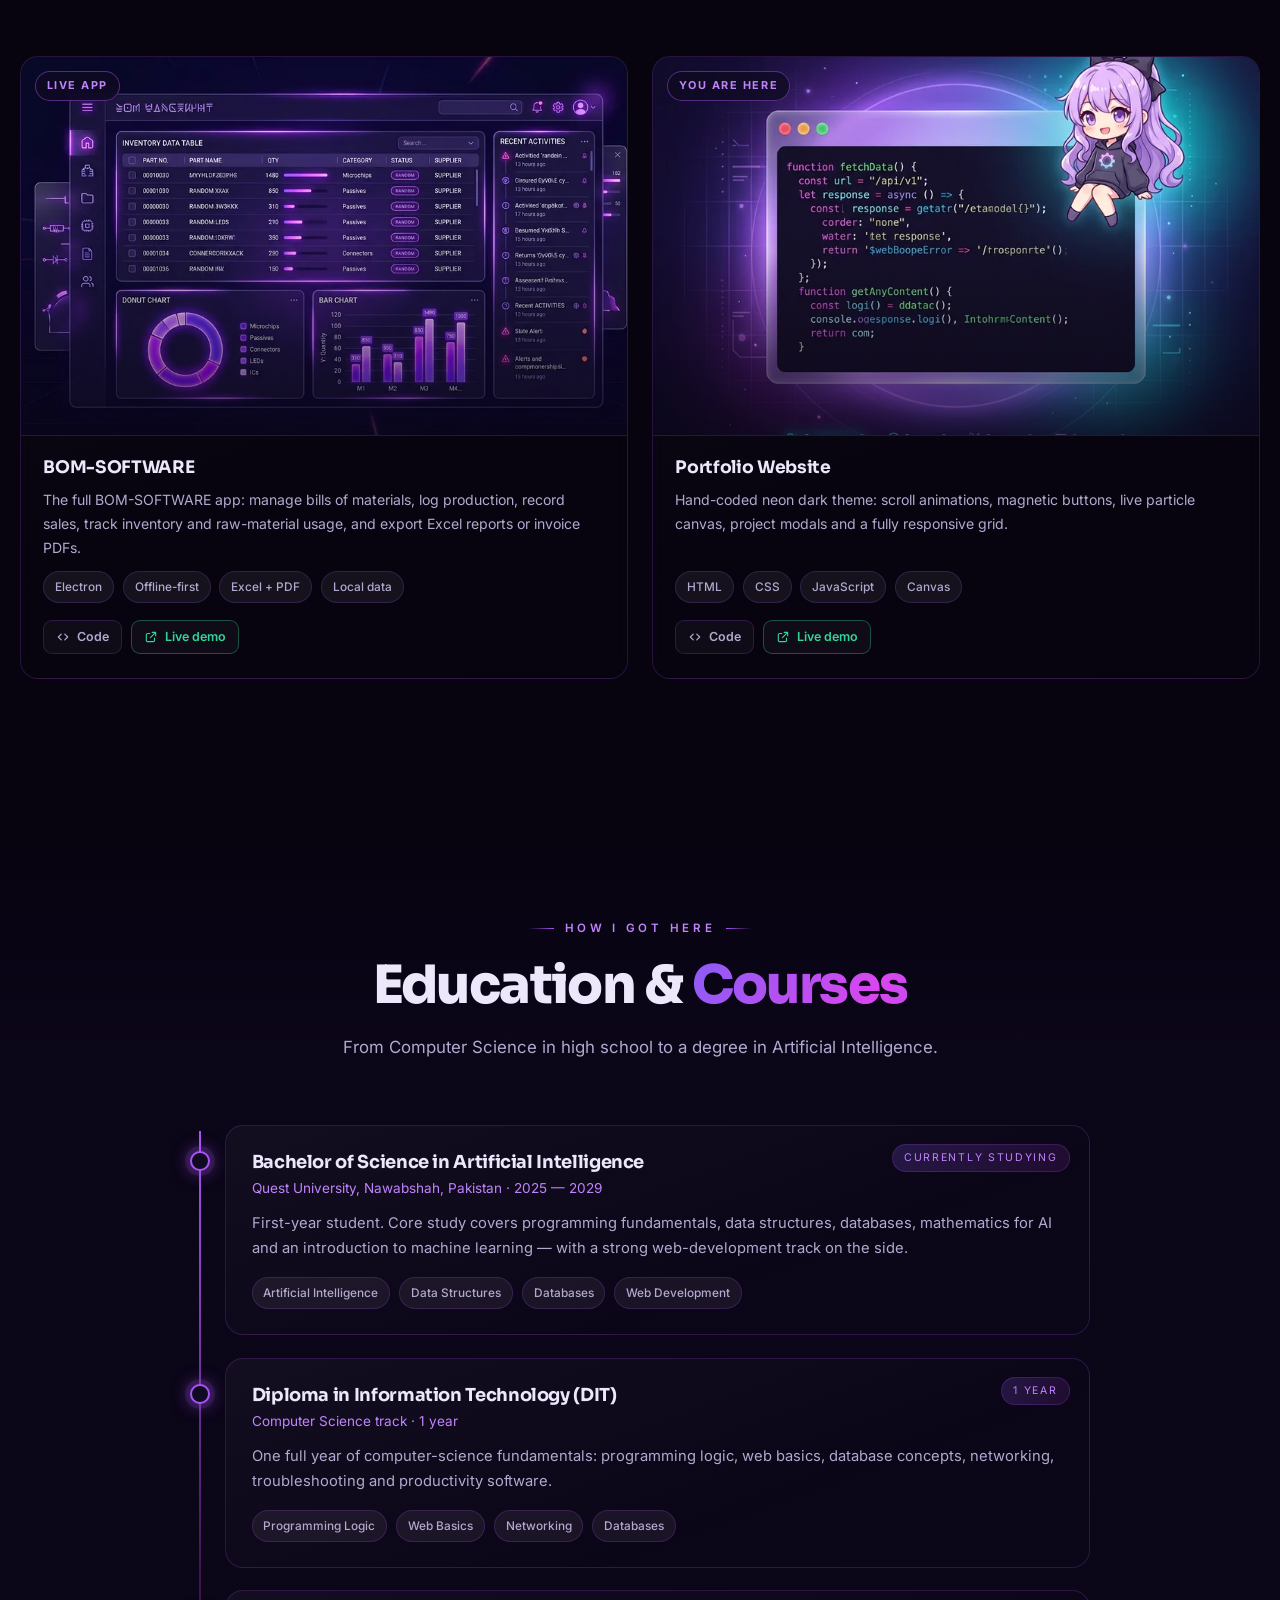
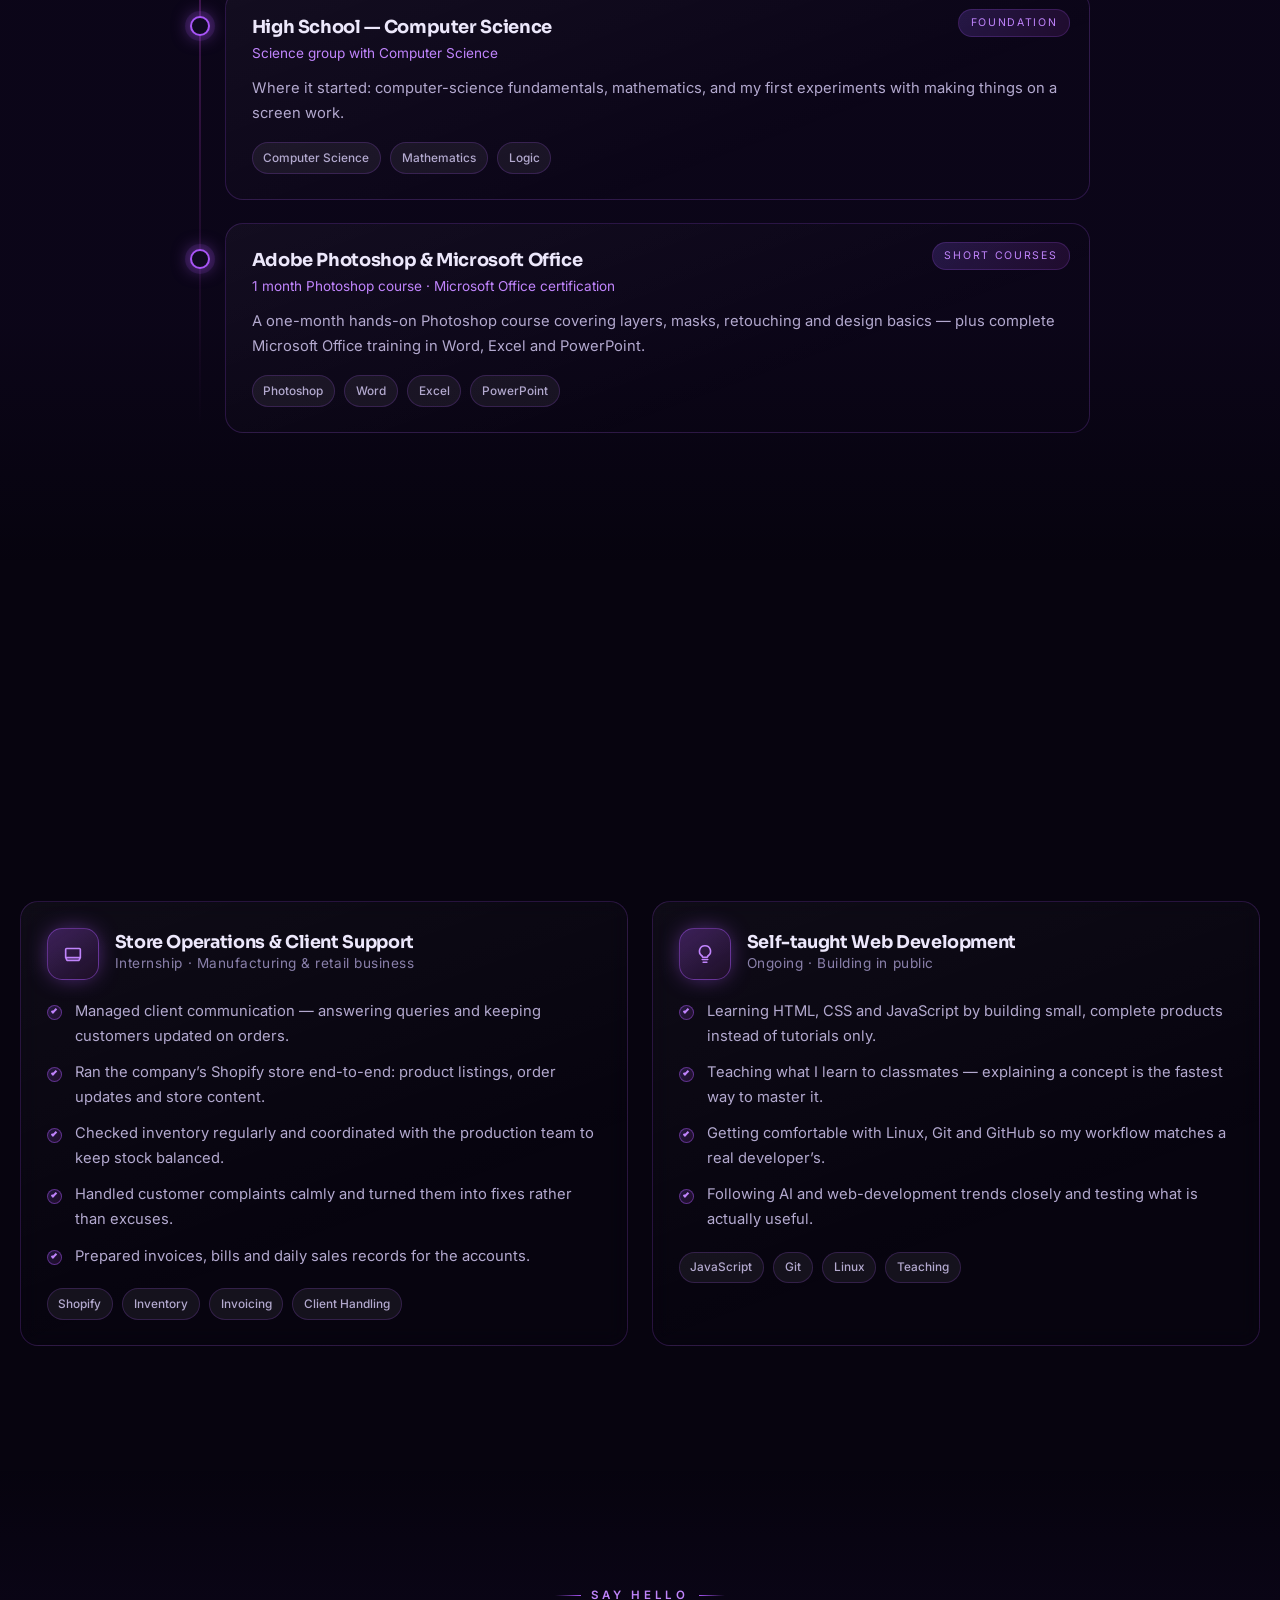
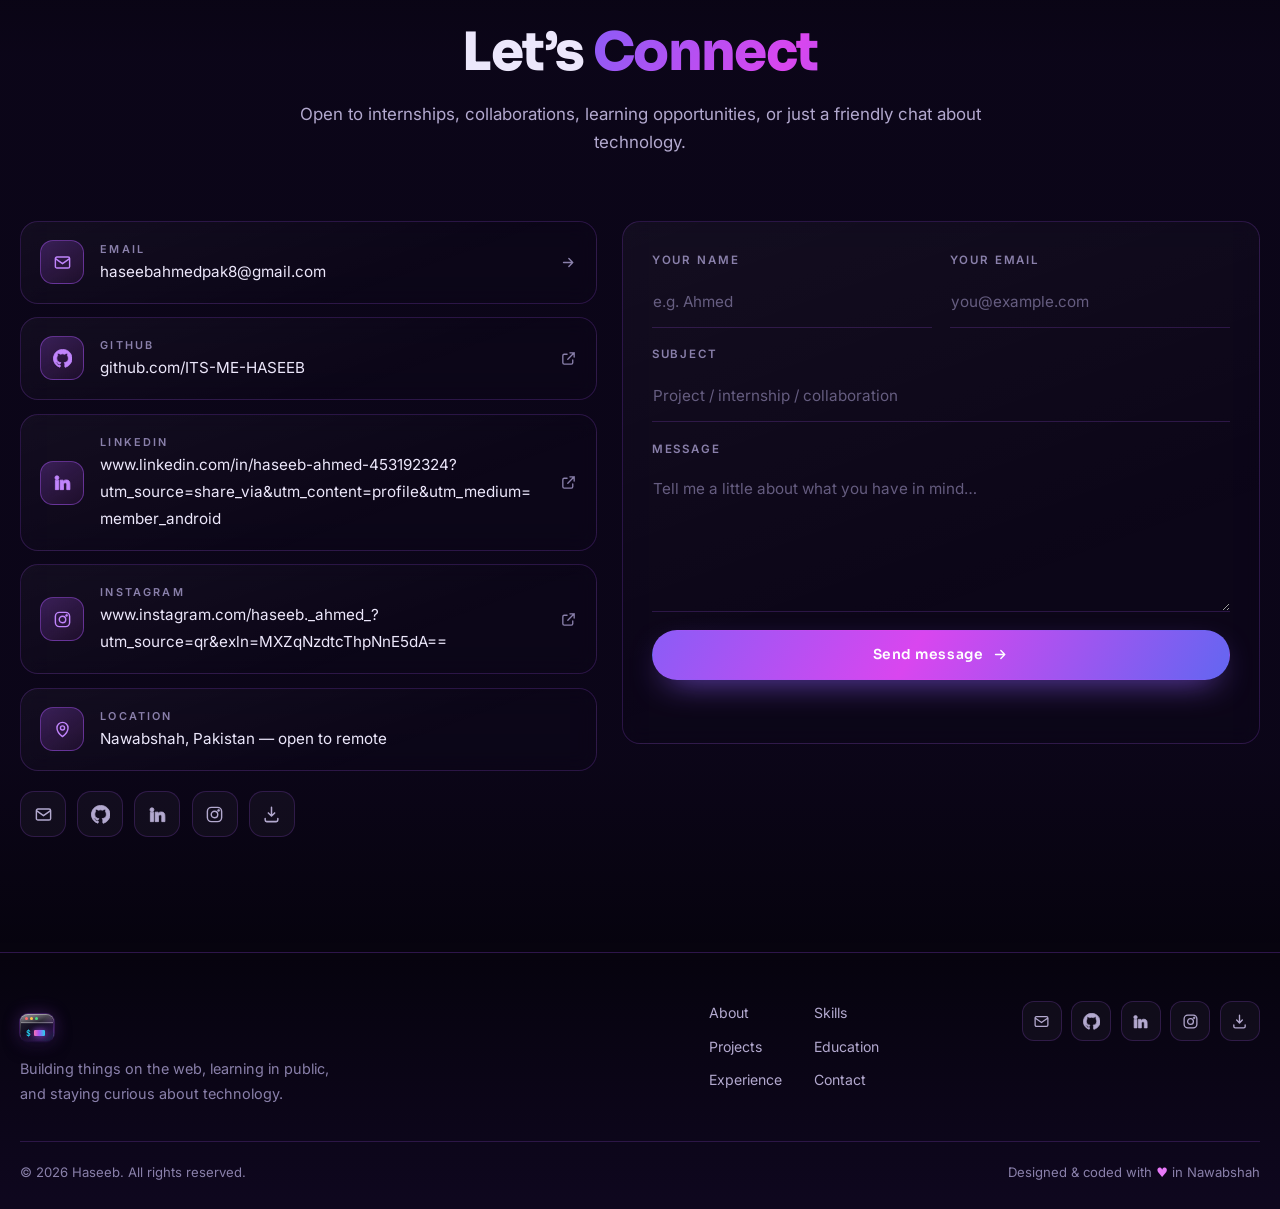
==== commit 94c03a25: "Update location references from Karachi to Nawabshah" ====
--- a/index.html
+++ b/index.html
@@ -281,7 +281,7 @@
             <h3>Who I Am</h3>
             <p>
               I’m <strong>Haseeb</strong>, a 1st-year <strong>BS Artificial Intelligence</strong> student at
-              <strong>Quest University, Karachi</strong>. My journey started with a Computer Science diploma (DIT),
+              <strong>Quest University, Nawabshah</strong>. My journey started with a Computer Science diploma (DIT),
               a Computer Science high-school background, and short hands-on courses in Photoshop and Microsoft Office.
               Now I’m turning that base into real, shipped web software.
             </p>
@@ -315,7 +315,7 @@
               <li><svg class="ico" aria-hidden="true"><use href="#i-bulb" /></svg><div><b>Name</b><span>Haseeb</span></div></li>
               <li><svg class="ico" aria-hidden="true"><use href="#i-layers" /></svg><div><b>Studying</b><span>BS Artificial Intelligence — Quest University</span></div></li>
               <li><svg class="ico" aria-hidden="true"><use href="#i-monitor" /></svg><div><b>Focus</b><span>Front-end development &amp; applied AI</span></div></li>
-              <li><svg class="ico" aria-hidden="true"><use href="#i-pin" /></svg><div><b>Based in</b><span>Karachi, Pakistan</span></div></li>
+              <li><svg class="ico" aria-hidden="true"><use href="#i-pin" /></svg><div><b>Based in</b><span>Nawabshah, Pakistan</span></div></li>
               <li><svg class="ico" aria-hidden="true"><use href="#i-user" /></svg><div><b>Languages</b><span>English · Urdu · Sindhi</span></div></li>
             </ul>
             <a class="btn btn--outline" href="#contact" data-magnetic>
@@ -464,7 +464,7 @@
             <div class="card tl-item__card">
               <span class="tl-item__tag">Currently studying</span>
               <h3>Bachelor of Science in Artificial Intelligence</h3>
-              <p class="tl-item__meta">Quest University, Karachi, Pakistan · 2025 — 2029</p>
+              <p class="tl-item__meta">Quest University, Nawabshah, Pakistan · 2025 — 2029</p>
               <p>First-year student. Core study covers programming fundamentals, data structures, databases, mathematics for AI and an introduction to machine learning — with a strong web-development track on the side.</p>
               <div class="tags tags--sm">
                 <span class="tag">Artificial Intelligence</span><span class="tag">Data Structures</span><span class="tag">Databases</span><span class="tag">Web Development</span>
@@ -599,7 +599,7 @@
             </a>
             <div class="card contact-item reveal" data-reveal="left" data-delay="240">
               <span class="contact-item__icon"><svg class="ico" aria-hidden="true"><use href="#i-pin" /></svg></span>
-              <span class="contact-item__text"><b>Location</b><span>Karachi, Pakistan — open to remote</span></span>
+              <span class="contact-item__text"><b>Location</b><span>Nawabshah, Pakistan — open to remote</span></span>
             </div>
 
             <div class="contact__socials reveal" data-reveal="up">
@@ -676,7 +676,7 @@
     </div>
     <div class="container footer__bottom">
       <p>© <span id="year">2026</span> Haseeb. All rights reserved.</p>
-      <p class="footer__made">Designed &amp; coded with <span class="heart">♥</span> in Karachi</p>
+      <p class="footer__made">Designed &amp; coded with <span class="heart">♥</span> in Nawabshah</p>
     </div>
   </footer>
 
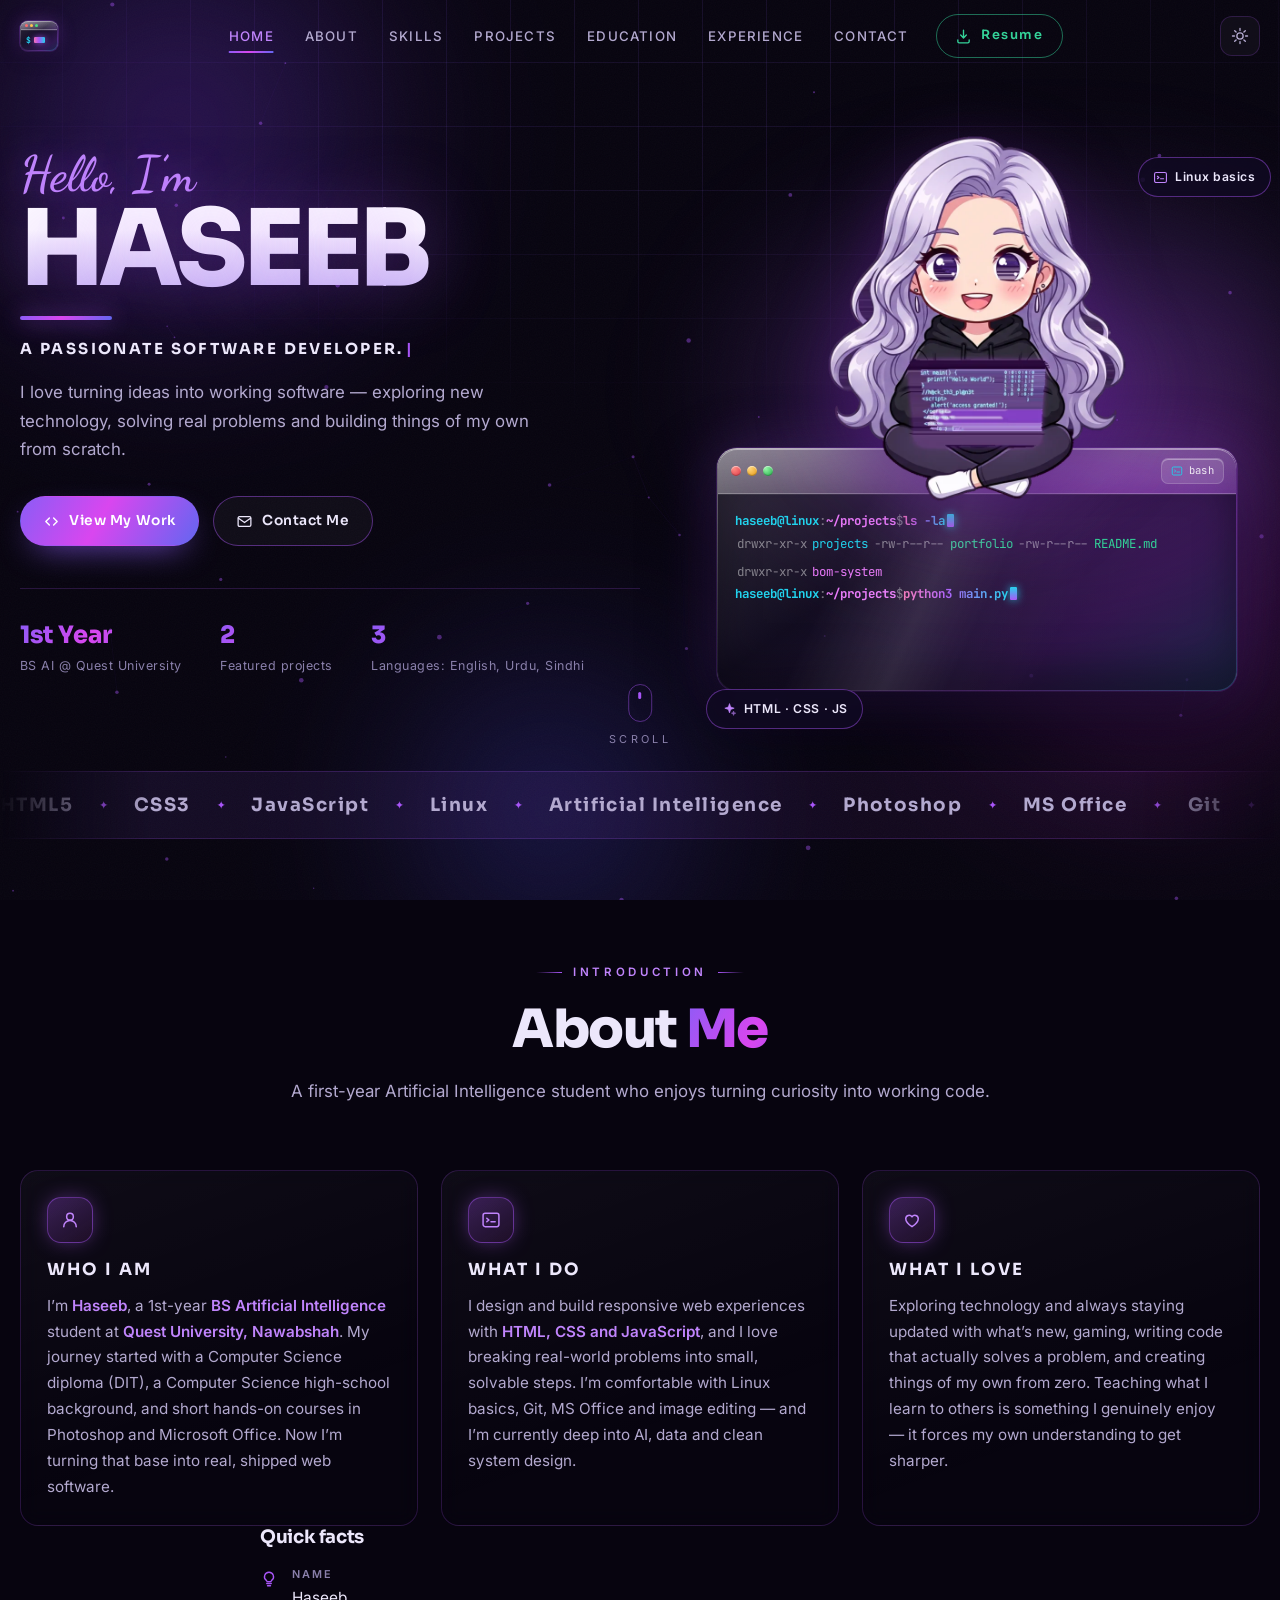
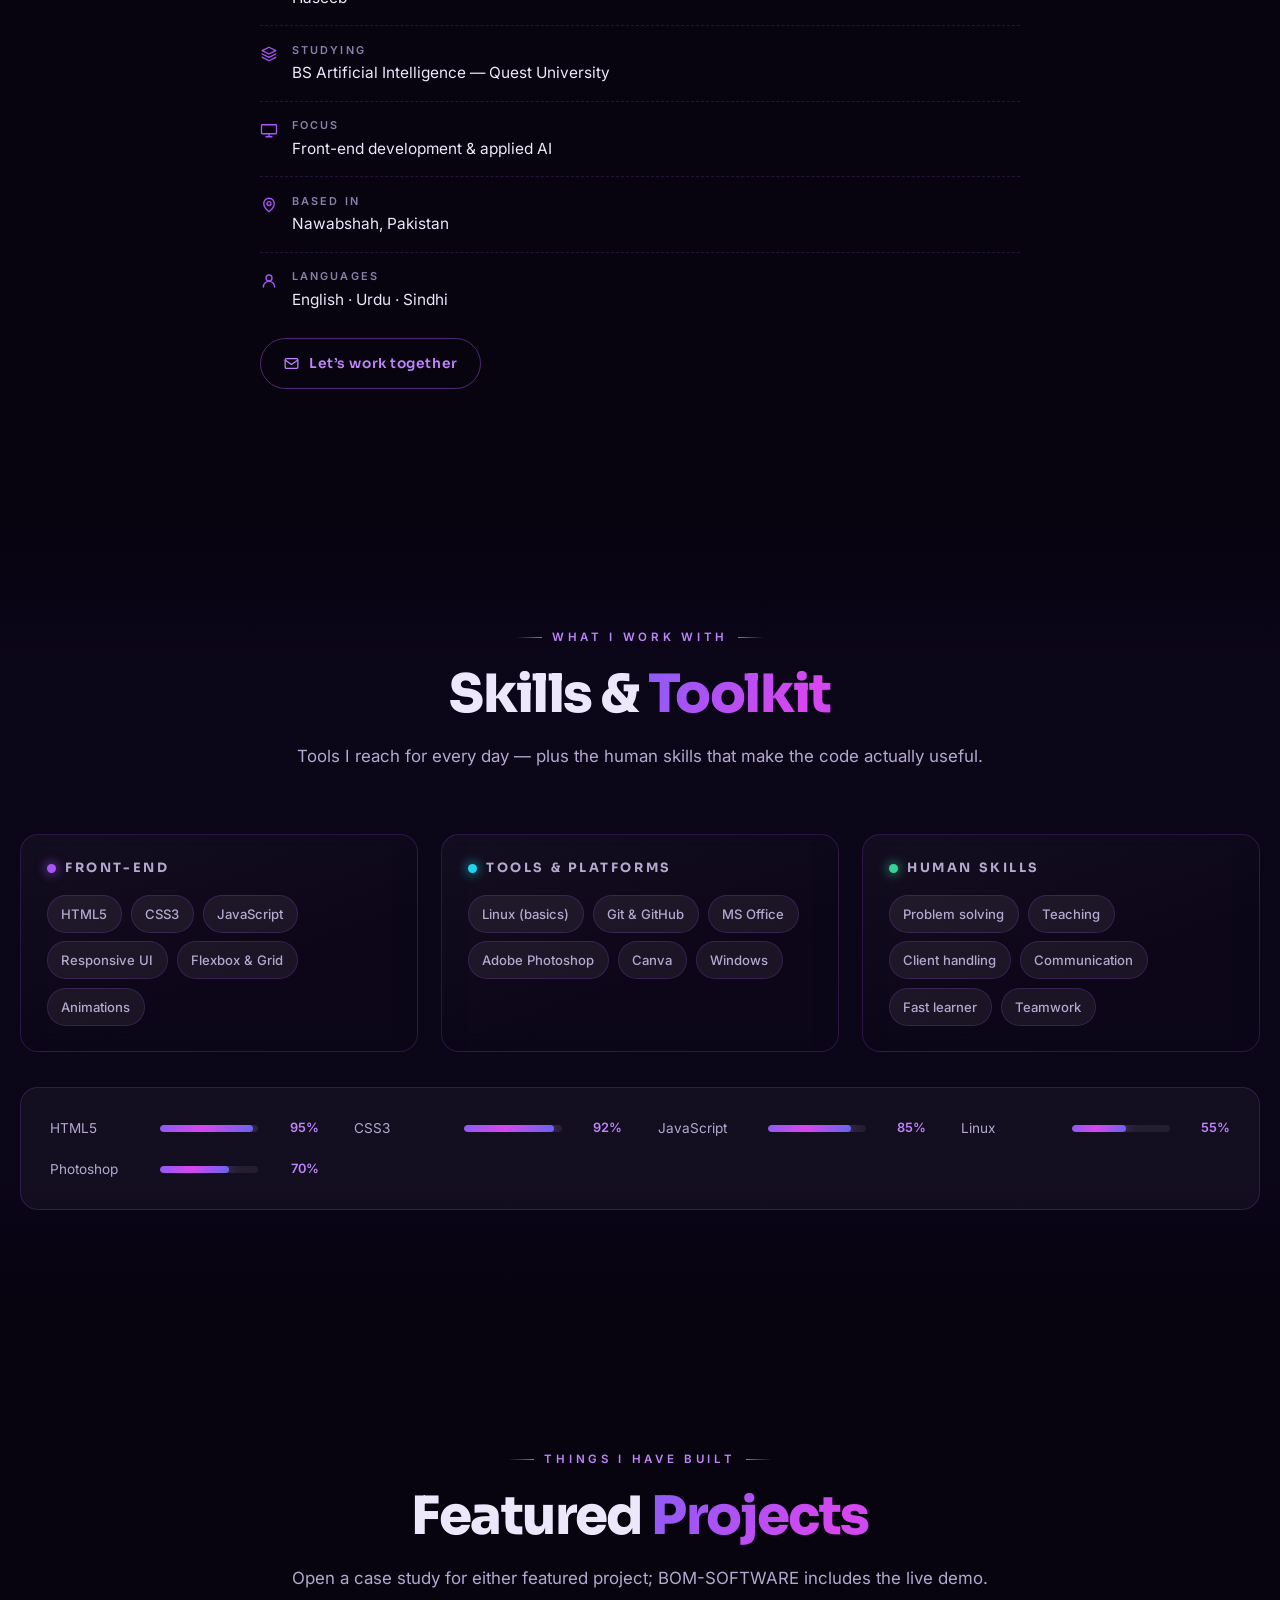
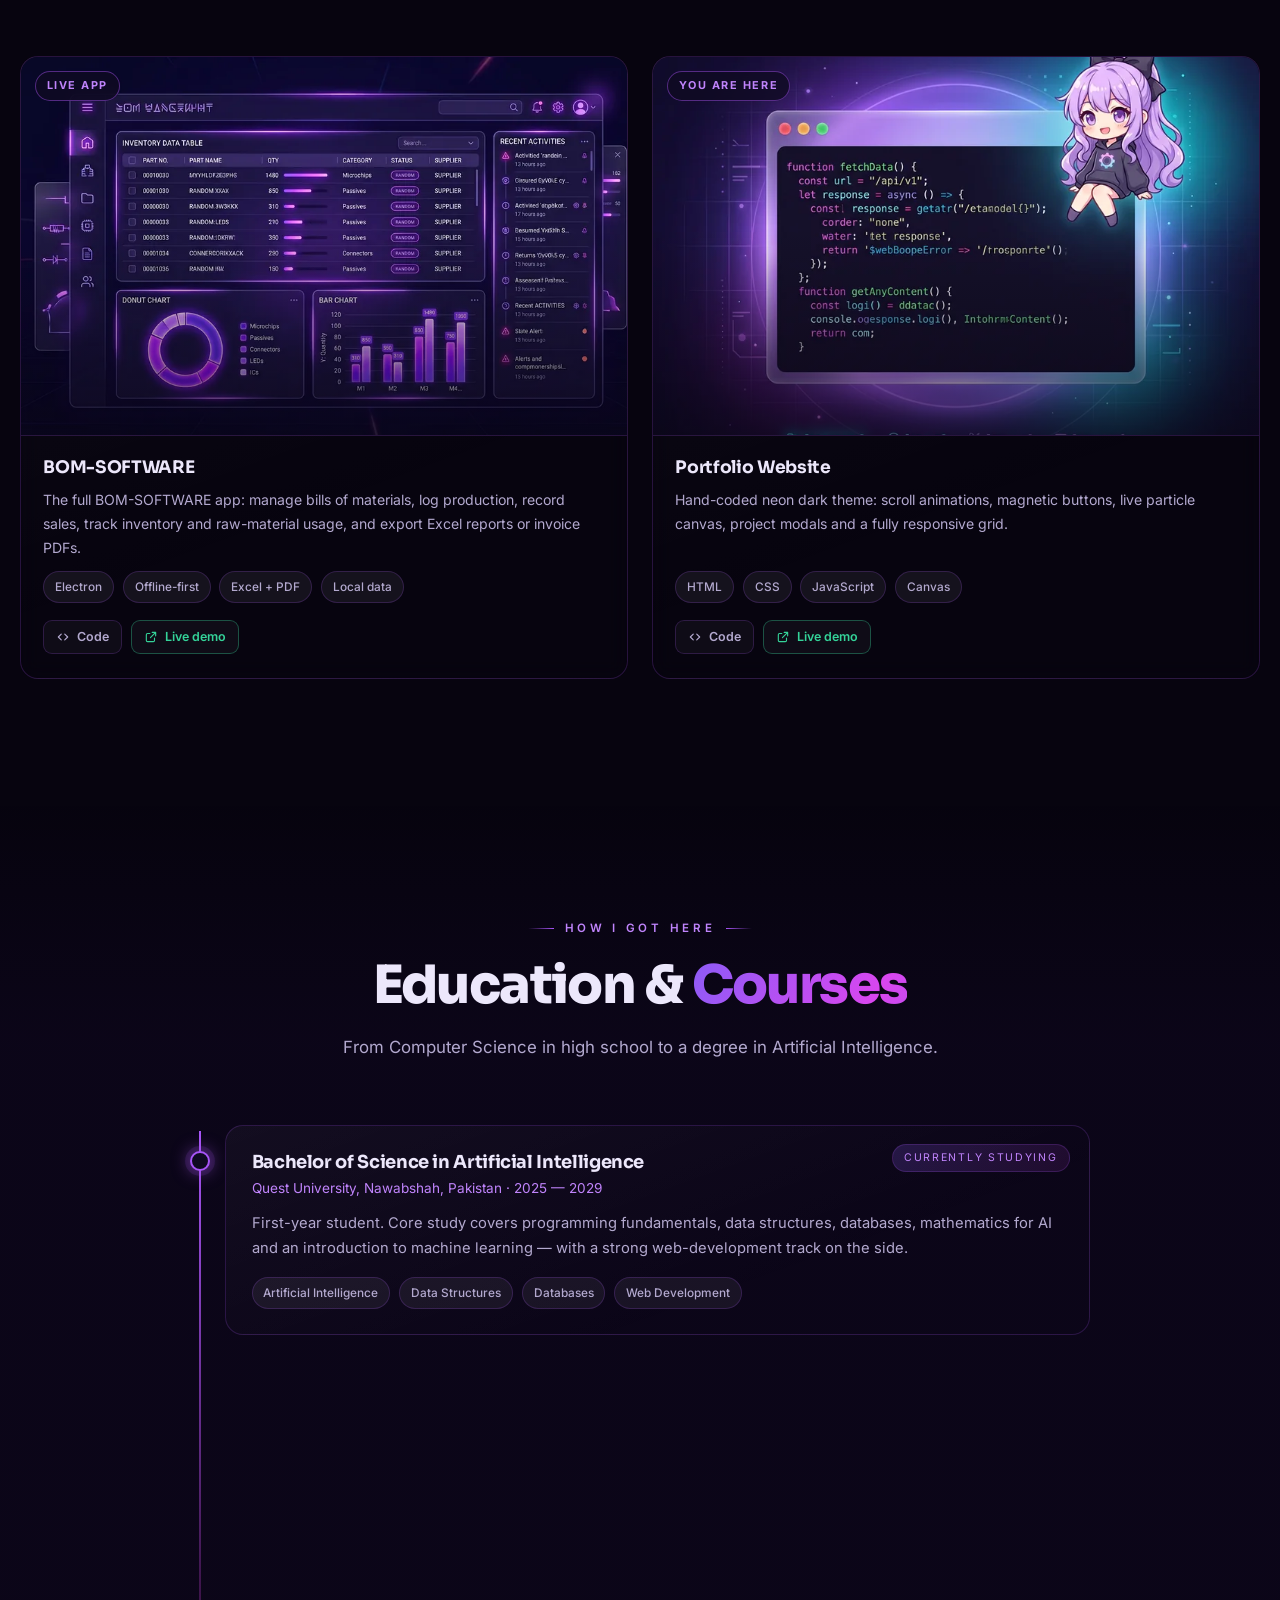
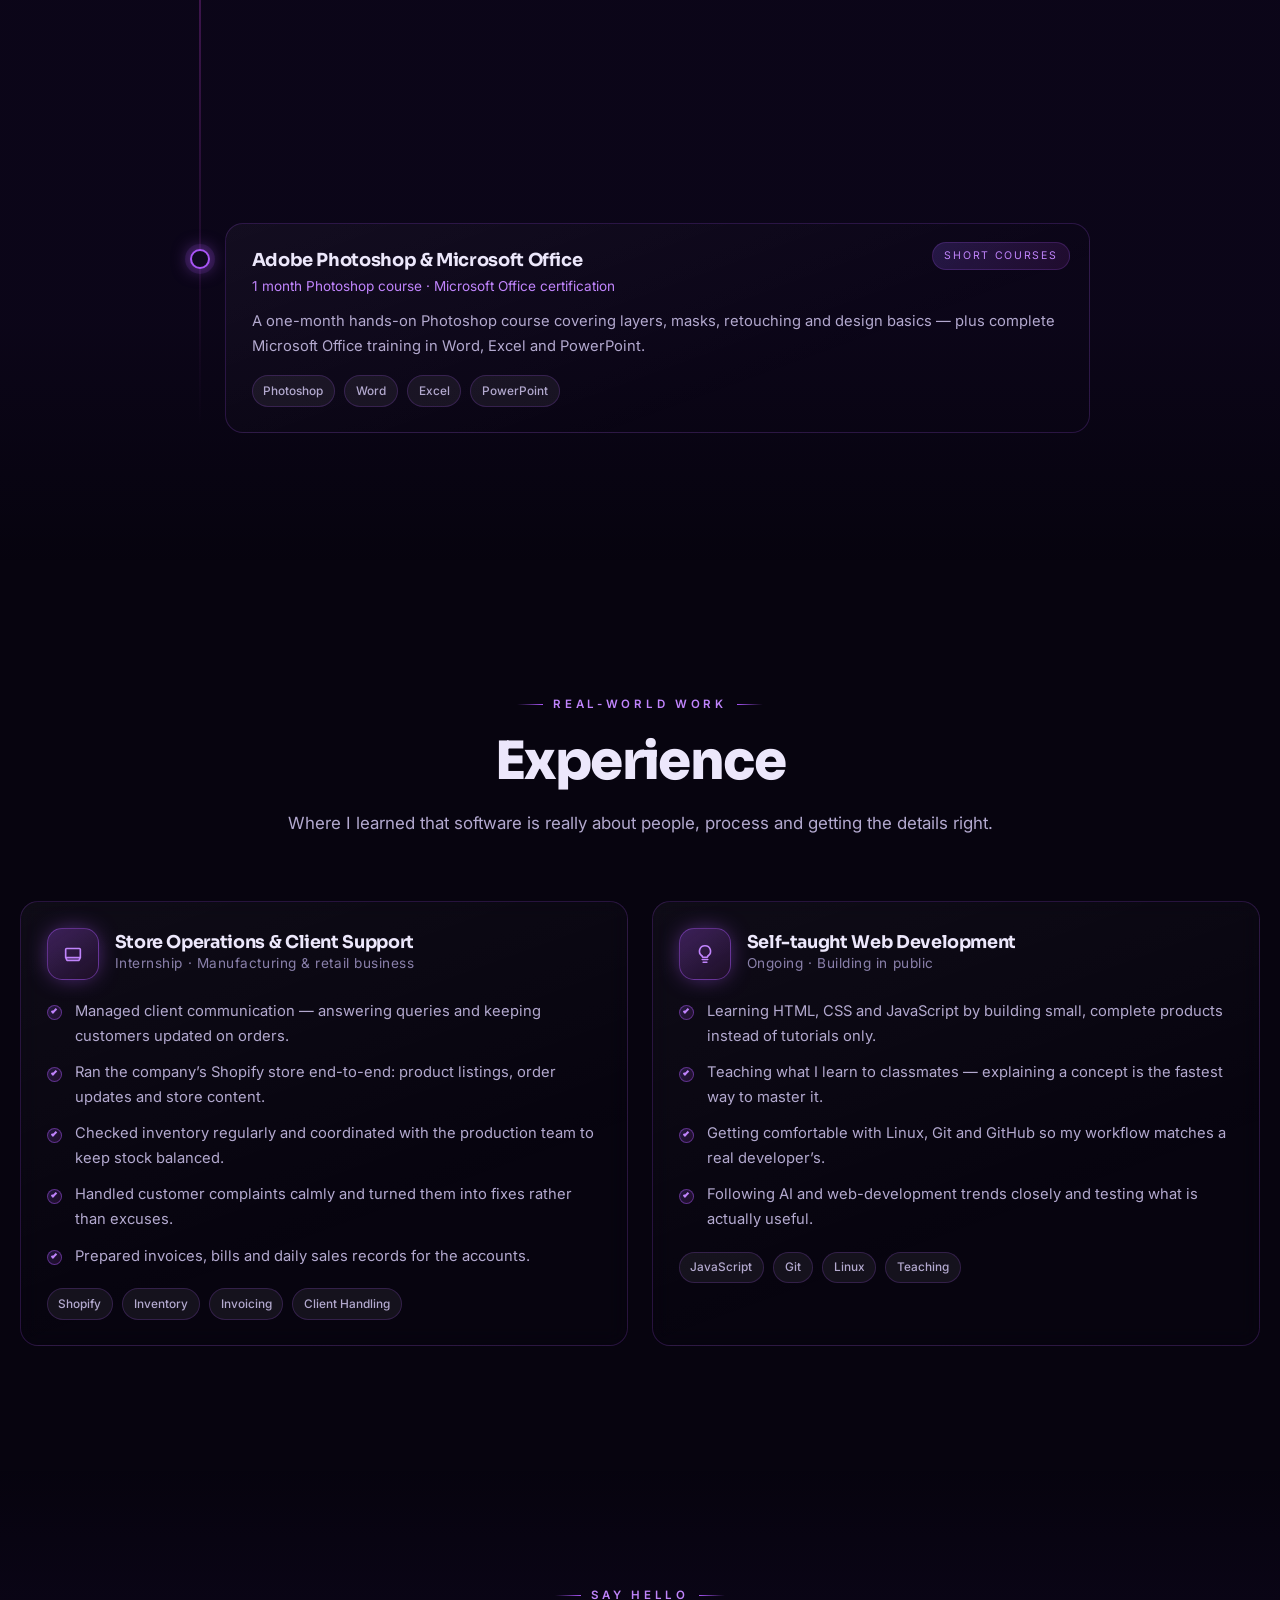
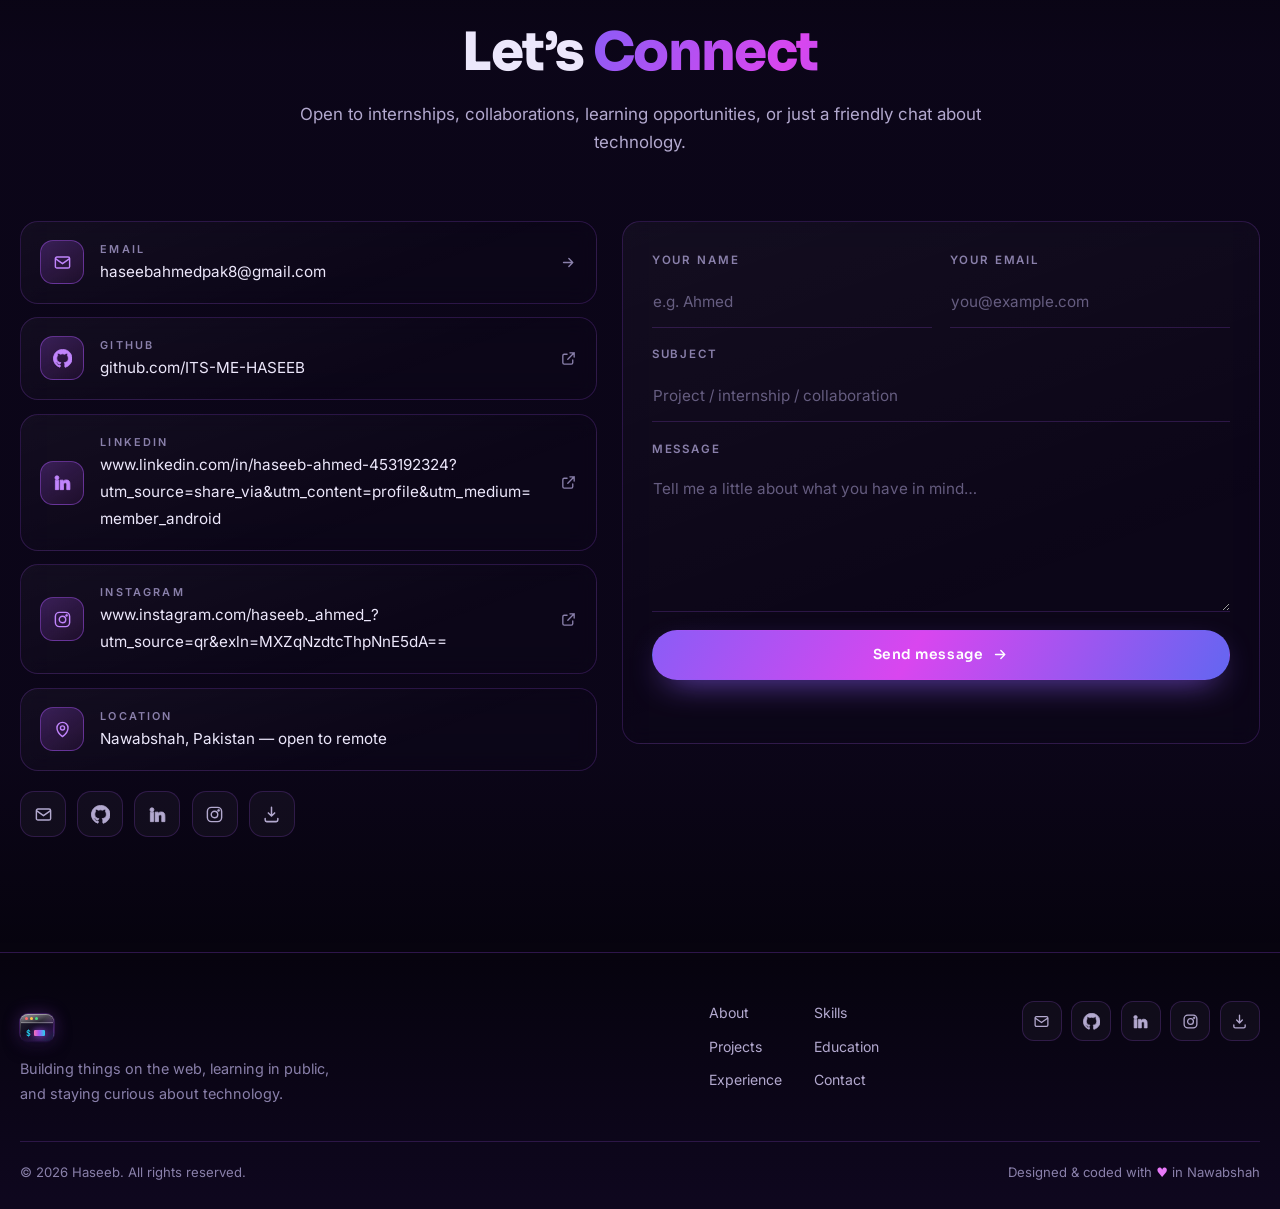
==== commit 6a3a3d2c: "Update email address in contact section" ====
--- a/index.html
+++ b/index.html
@@ -577,9 +577,9 @@
 
         <div class="contact__grid">
           <div class="contact__info">
-            <a class="card contact-item reveal" data-reveal="left" href="mailto:hello@haseeb.dev" data-copy="hello@haseeb.dev">
+            <a class="card contact-item reveal" data-reveal="left" href="mailto:haseebahmedpak8@gmail.com" data-copy="haseebahmedpak8@gmail.com">
               <span class="contact-item__icon"><svg class="ico" aria-hidden="true"><use href="#i-mail" /></svg></span>
-              <span class="contact-item__text"><b>Email</b><span data-config="email">hello@haseeb.dev</span></span>
+              <span class="contact-item__text"><b>Email</b><span data-config="email">haseebahmedpak8@gmail.com</span></span>
               <svg class="ico contact-item__go" aria-hidden="true"><use href="#i-arrow" /></svg>
             </a>
             <a class="card contact-item reveal" data-reveal="left" data-delay="80" href="https://github.com/ITS-ME-HASEEB" target="_blank" rel="noopener">
@@ -603,7 +603,7 @@
             </div>
 
             <div class="contact__socials reveal" data-reveal="up">
-              <a href="mailto:hello@haseeb.dev" class="social-btn" aria-label="Email"><svg class="ico" aria-hidden="true"><use href="#i-mail" /></svg></a>
+              <a href="mailto:haseebahmedpak8@gmail.com" class="social-btn" aria-label="Email"><svg class="ico" aria-hidden="true"><use href="#i-mail" /></svg></a>
               <a href="https://github.com/ITS-ME-HASEEB" target="_blank" rel="noopener" class="social-btn" aria-label="GitHub"><svg class="ico" aria-hidden="true"><use href="#i-github" /></svg></a>
               <a href="https://www.linkedin.com/in/its-me-haseeb" target="_blank" rel="noopener" class="social-btn" aria-label="LinkedIn"><svg class="ico" aria-hidden="true"><use href="#i-linkedin" /></svg></a>
               <a href="https://www.instagram.com/ITS_ME_HASEEB" target="_blank" rel="noopener" class="social-btn" aria-label="Instagram"><svg class="ico" aria-hidden="true"><use href="#i-instagram" /></svg></a>
@@ -667,7 +667,7 @@
         <a href="#contact" data-nav>Contact</a>
       </nav>
       <div class="footer__socials">
-        <a href="mailto:hello@haseeb.dev" aria-label="Email"><svg class="ico" aria-hidden="true"><use href="#i-mail" /></svg></a>
+        <a href="mailto:haseebahmedpak8@gmail.com" aria-label="Email"><svg class="ico" aria-hidden="true"><use href="#i-mail" /></svg></a>
         <a href="https://github.com/ITS-ME-HASEEB" target="_blank" rel="noopener" aria-label="GitHub"><svg class="ico" aria-hidden="true"><use href="#i-github" /></svg></a>
         <a href="https://www.linkedin.com/in/its-me-haseeb" target="_blank" rel="noopener" aria-label="LinkedIn"><svg class="ico" aria-hidden="true"><use href="#i-linkedin" /></svg></a>
         <a href="https://www.instagram.com/ITS_ME_HASEEB" target="_blank" rel="noopener" aria-label="Instagram"><svg class="ico" aria-hidden="true"><use href="#i-instagram" /></svg></a>
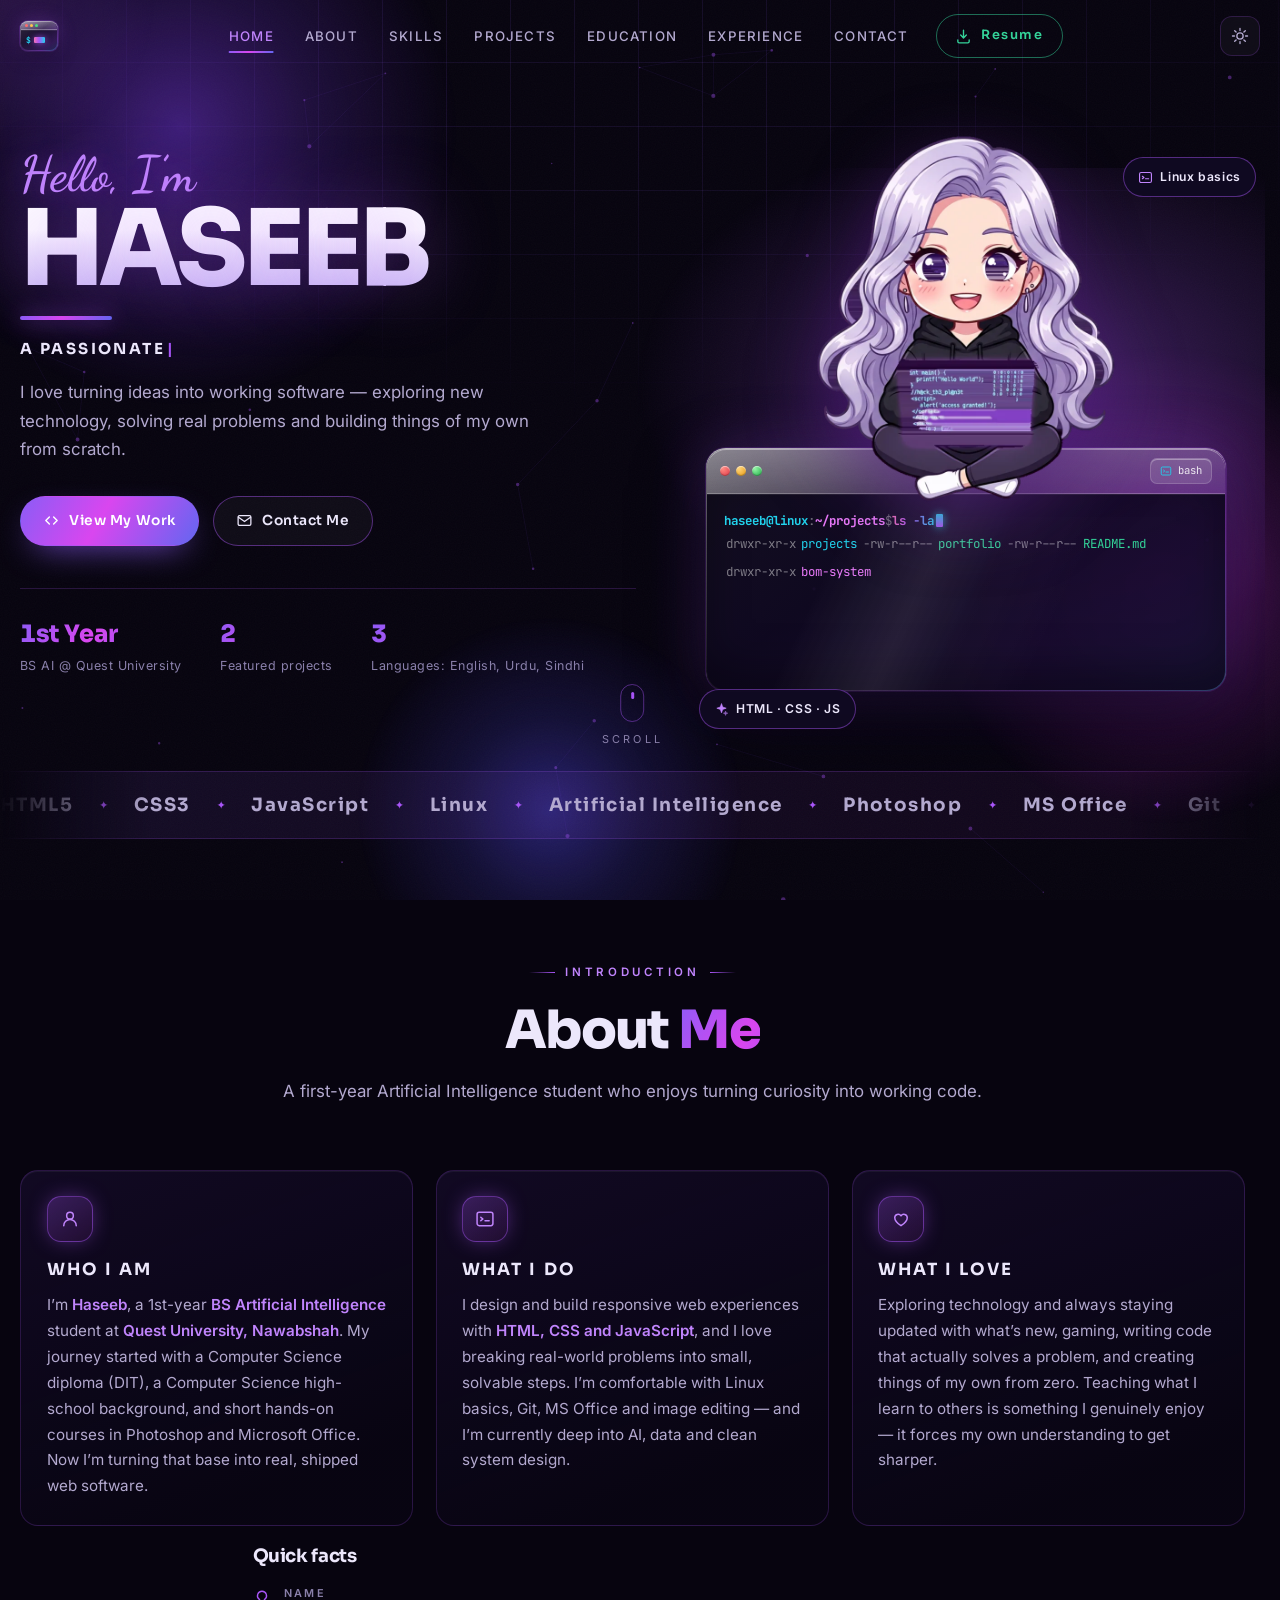
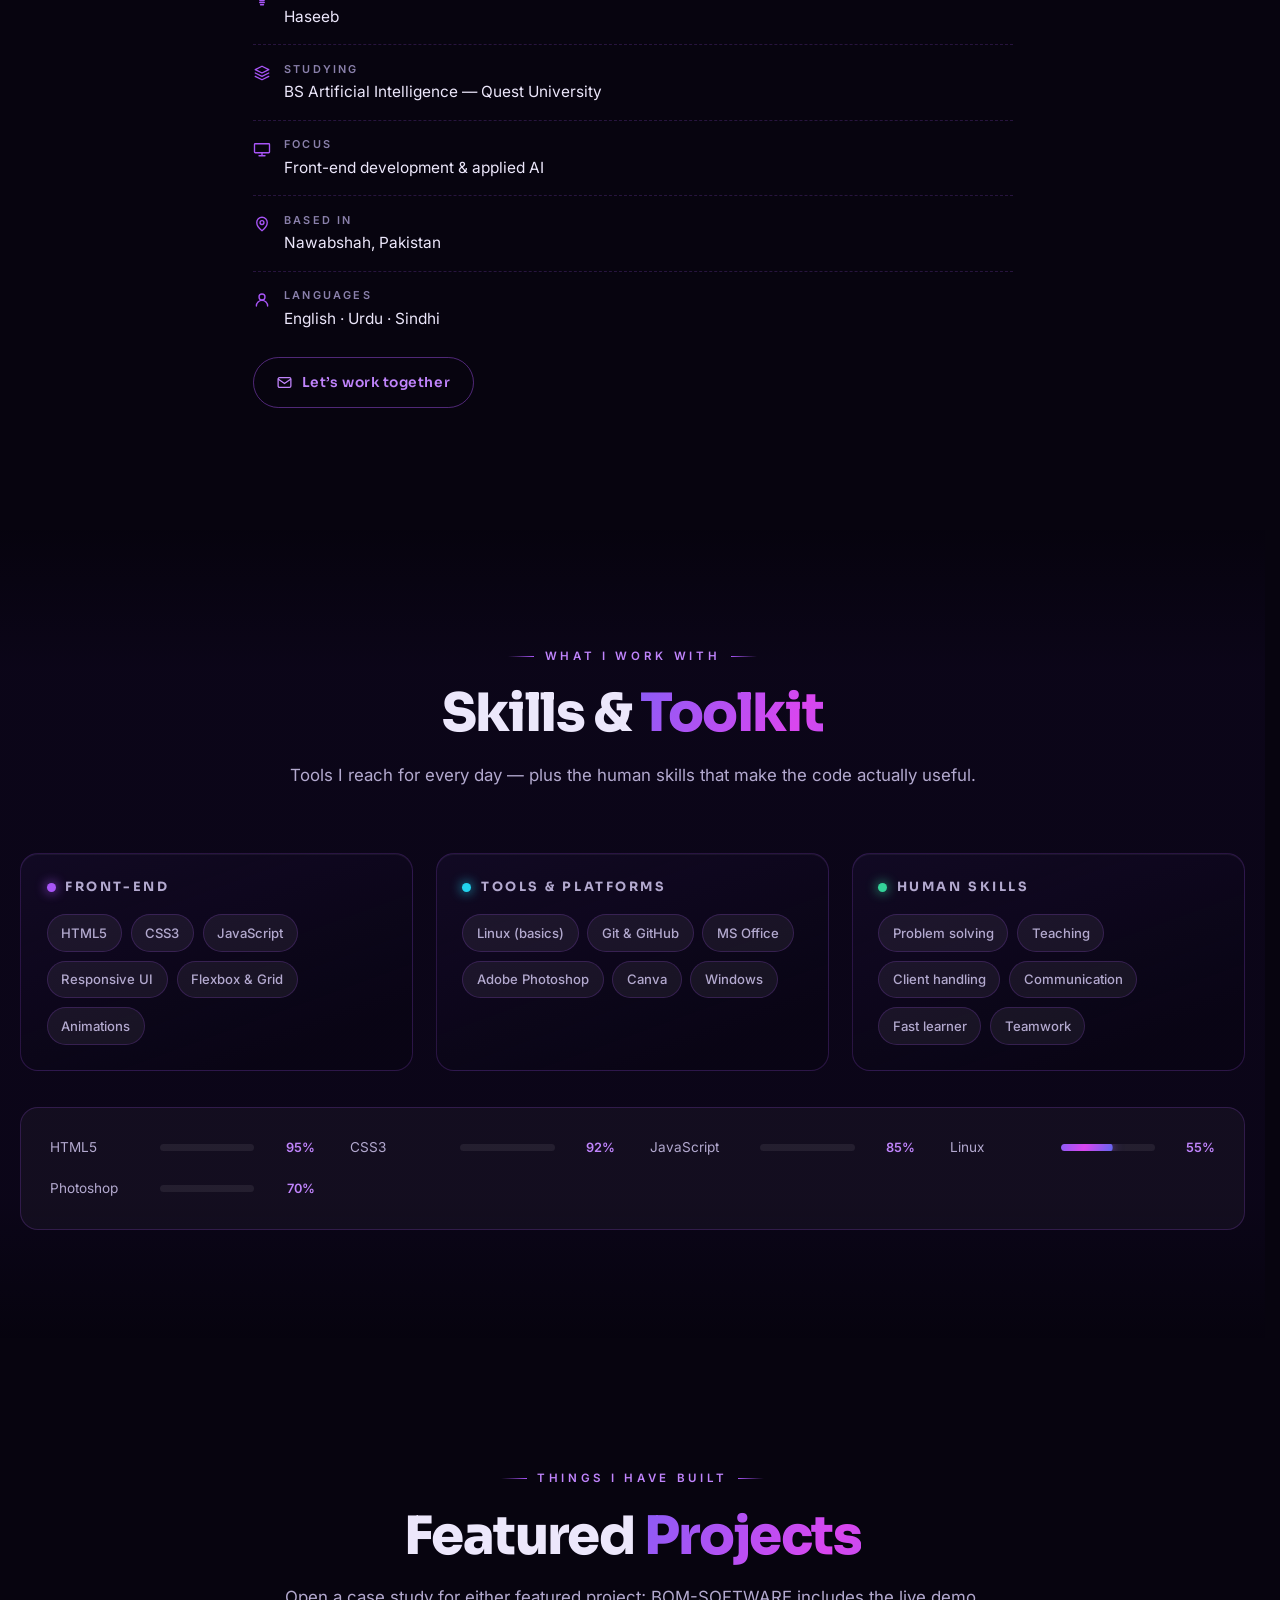
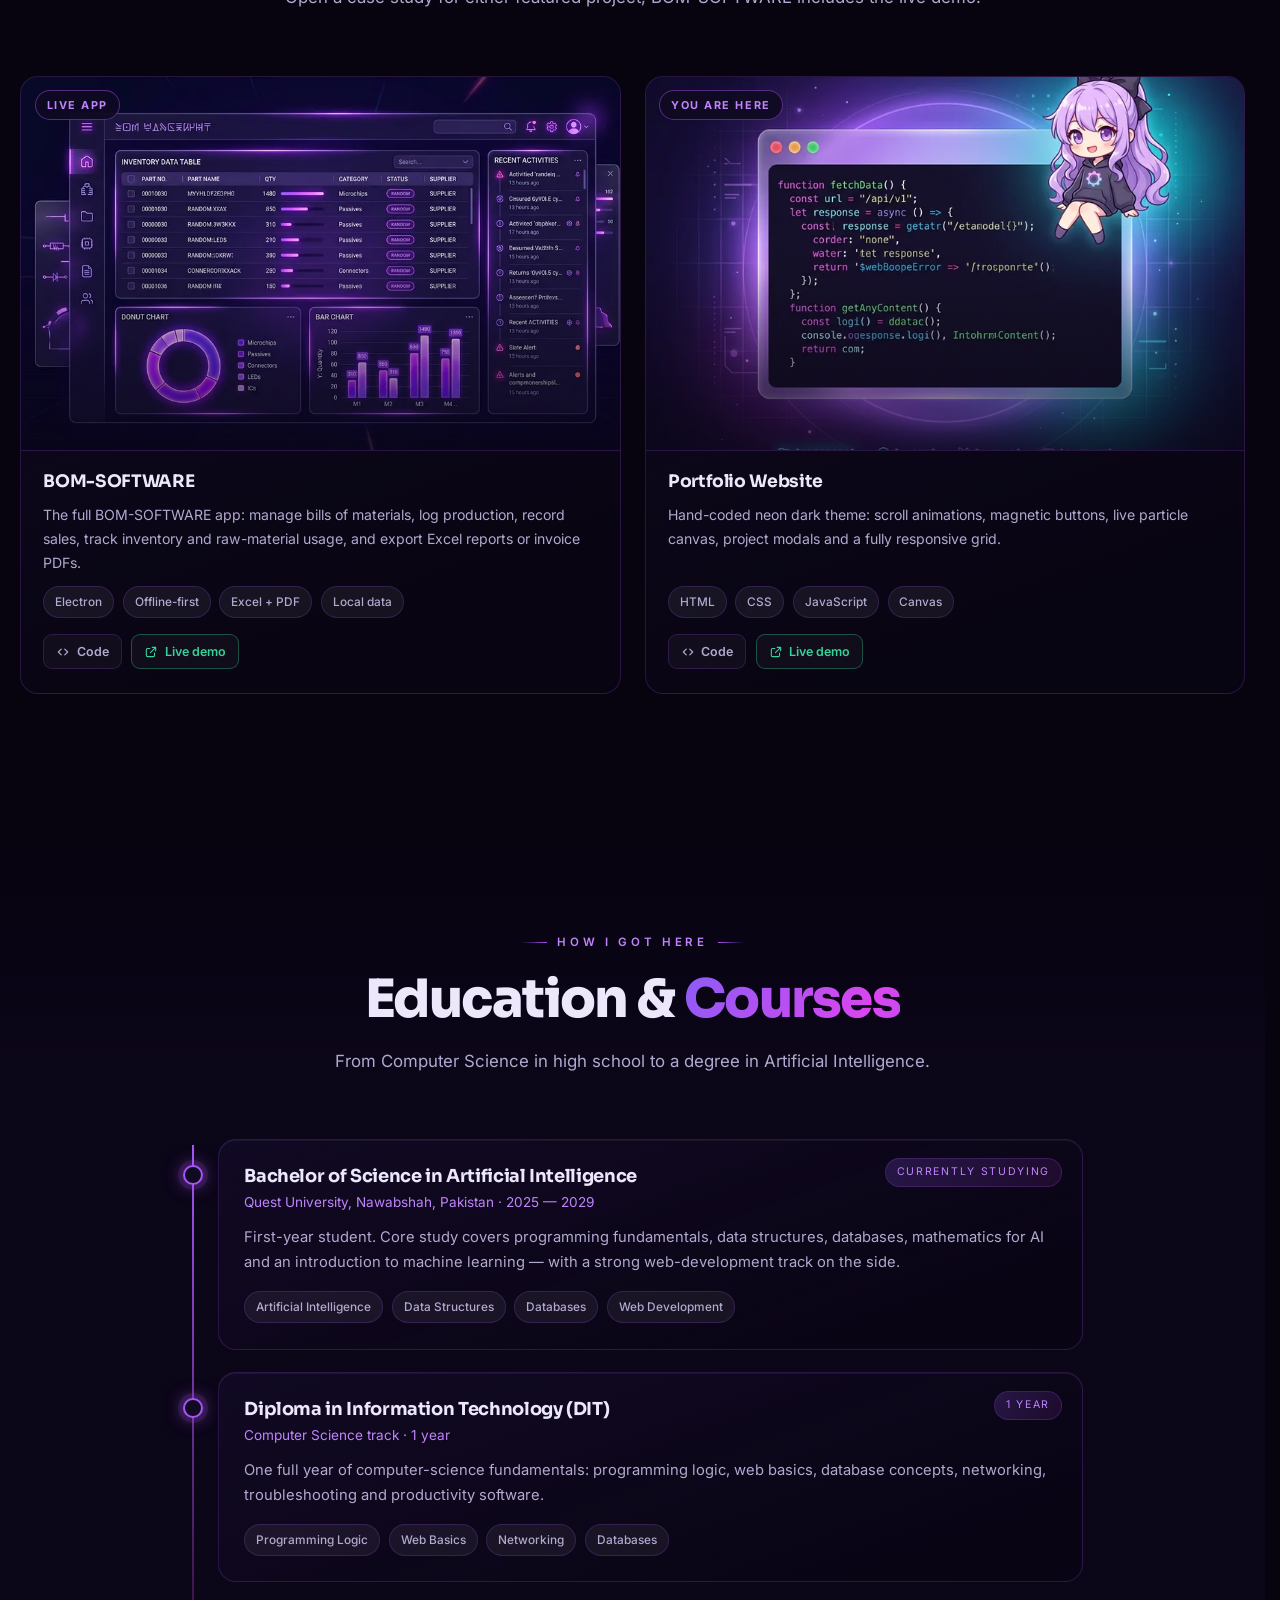
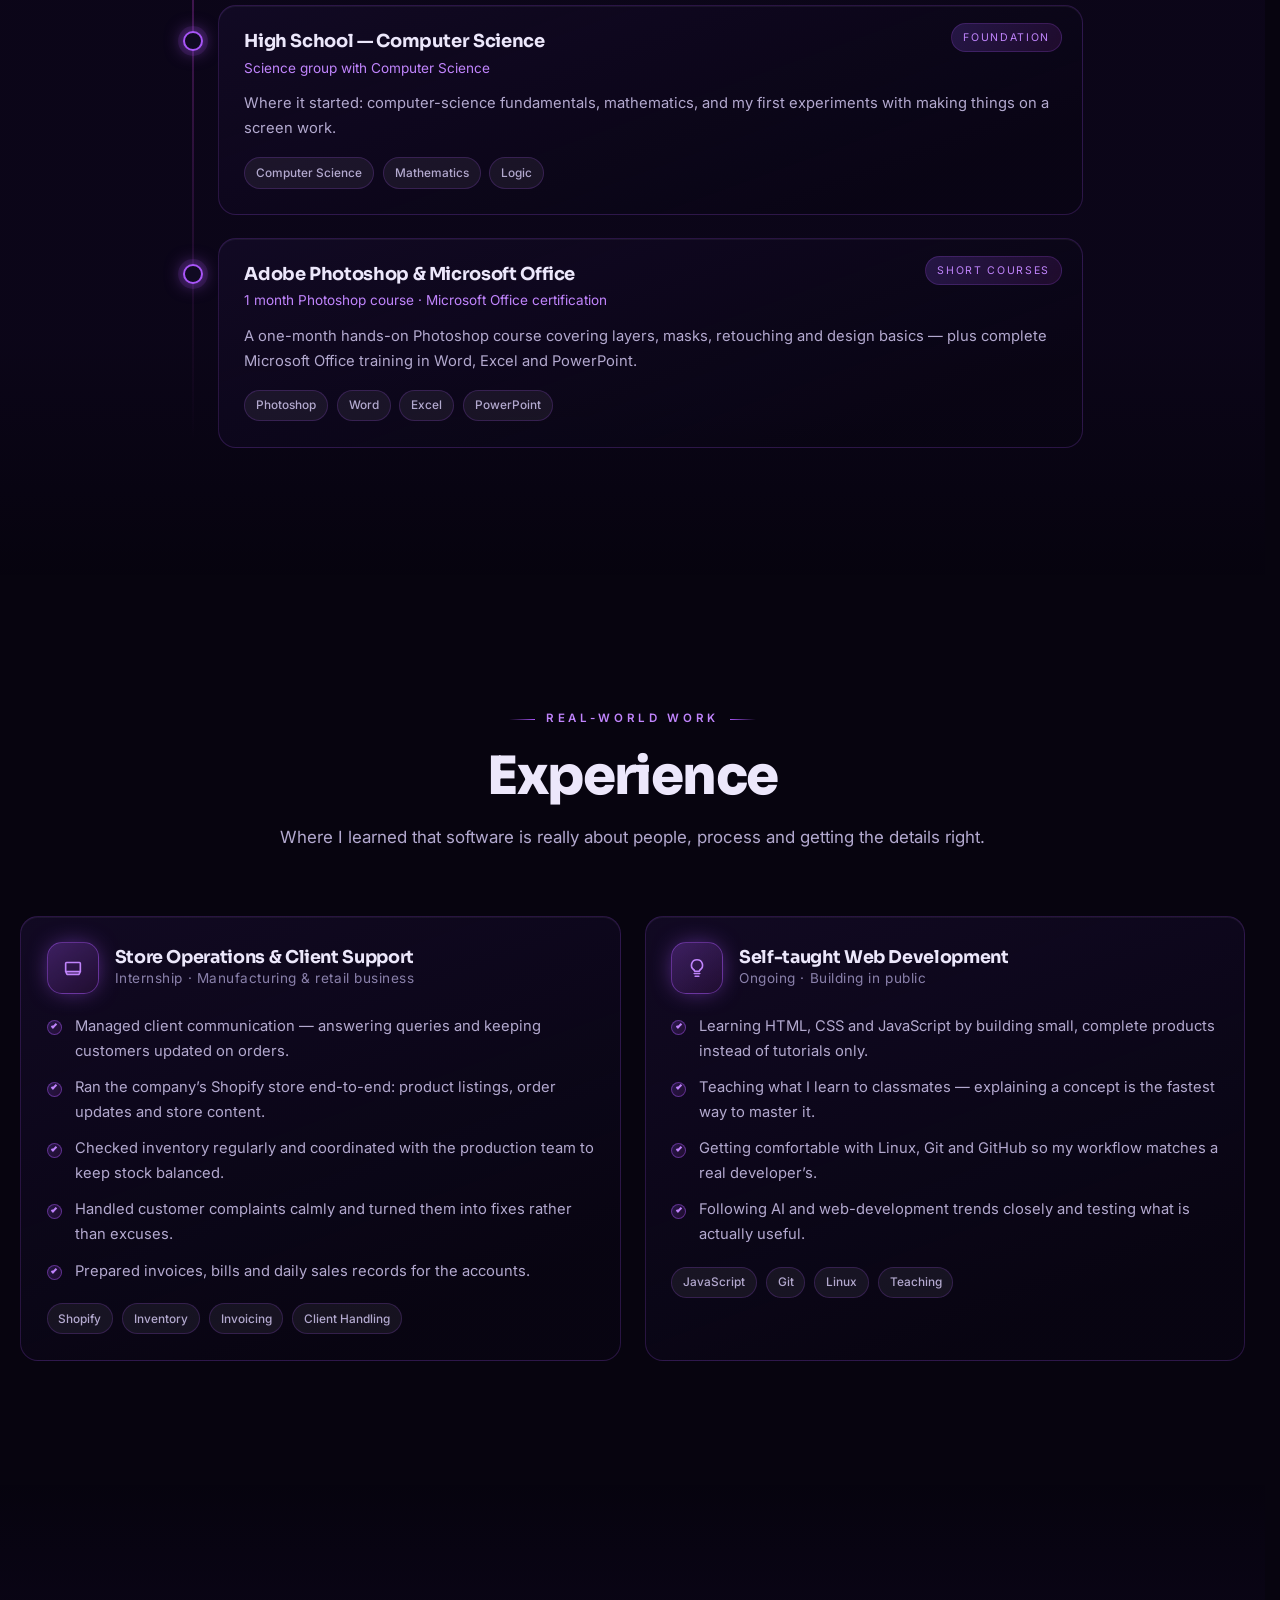
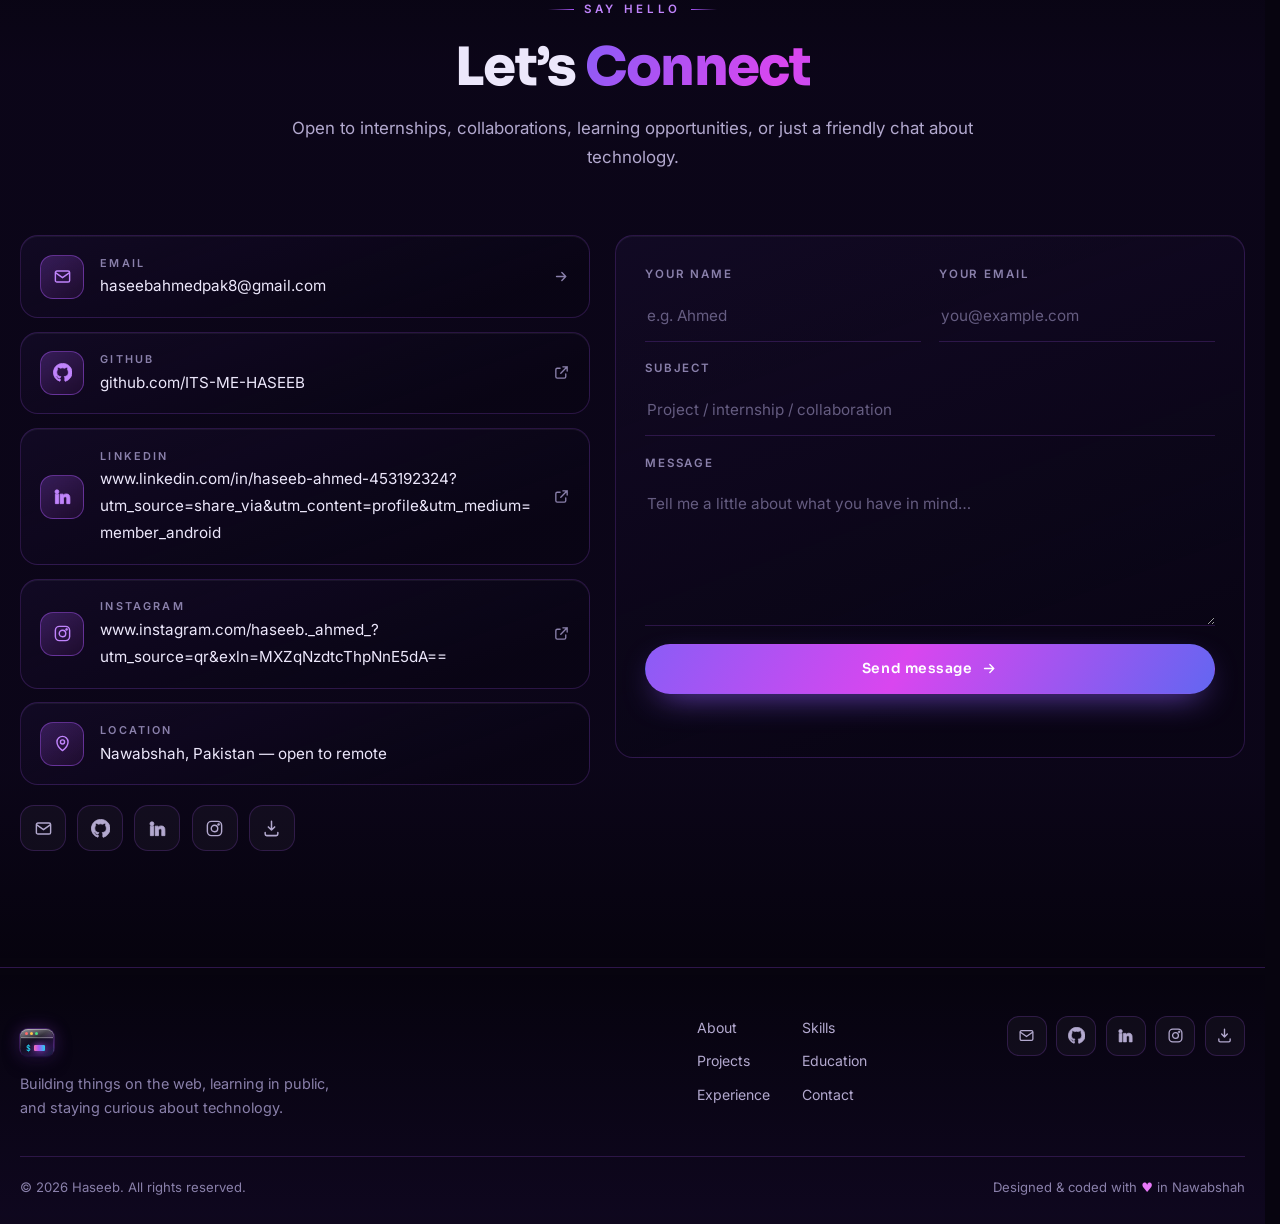
==== commit 51f4c255: "perf: make scrolling and animations consistently smooth - boot gate: reveals, terminal typing and co" ====
--- a/index.html
+++ b/index.html
@@ -16,8 +16,39 @@
 
   <link rel="icon" type="image/svg+xml" href="assets/favicon.svg" />
   <link rel="apple-touch-icon" href="assets/favicon.svg" />
+
+  <!-- Apply the saved theme and flag JS before the first paint so there is
+       no colour flash and reveal styles are only armed when JS is running. -->
+  <script>
+    (function () {
+      var root = document.documentElement;
+      root.className += ' js';
+      try {
+        var theme = localStorage.getItem('haseeb-theme');
+        if (theme) root.setAttribute('data-theme', theme);
+      } catch (e) { /* private mode */ }
+      // last-resort safety: never leave the page hidden if main.js fails
+      setTimeout(function () {
+        if (!root.classList.contains('is-ready')) {
+          root.classList.remove('js');
+          document.body.classList.remove('is-loading');
+        }
+      }, 5000);
+    })();
+  </script>
+
+  <!-- Critical assets: preload so text and the hero illustration paint in
+       one pass (no font swap, no late image pop-in). -->
+  <link rel="preload" href="assets/fonts/inter-latin-wght-normal.woff2" as="font" type="font/woff2" crossorigin />
+  <link rel="preload" href="assets/fonts/sora-latin-wght-normal.woff2" as="font" type="font/woff2" crossorigin />
+  <link rel="preload" href="assets/fonts/jetbrains-mono-latin-400-normal.woff2" as="font" type="font/woff2" crossorigin />
+  <link rel="preload" href="assets/fonts/jetbrains-mono-latin-700-normal.woff2" as="font" type="font/woff2" crossorigin />
+  <link rel="preload" href="assets/fonts/dancing-script-latin-600-normal.woff2" as="font" type="font/woff2" crossorigin />
+  <link rel="preload" href="assets/img/girl-open.webp" as="image" type="image/webp" fetchpriority="high" />
+  <link rel="preload" href="assets/img/girl-blink.webp" as="image" type="image/webp" />
+
   <link rel="stylesheet" href="css/fonts.css" />
-  <link rel="stylesheet" href="css/style.css" />
+  <link rel="stylesheet" href="css/style.css?v=2026-10-19" />
 </head>
 <body class="is-loading">
 
@@ -184,7 +215,7 @@
     <section class="hero" id="home">
       <div class="container hero__inner">
         <div class="hero__content">
-          <p class="hero__script reveal" data-reveal="left" data-delay="60">Hello, I’m</p>
+          <p class="hero__script reveal" data-reveal="left" data-delay="60"><span class="hero__script-in">Hello, I’m</span></p>
           <h1 class="hero__title reveal" data-reveal="left" data-delay="140">
             <span class="hero__name" data-text="HASEEB">HASEEB</span>
           </h1>
@@ -205,9 +236,9 @@
             </a>
           </div>
           <div class="hero__stats reveal" data-reveal="left" data-delay="440">
-            <div class="stat"><b class="counter" data-count="1" data-suffix="st Year">0</b><span>BS AI @ Quest University</span></div>
-            <div class="stat"><b class="counter" data-count="2">0</b><span>Featured projects</span></div>
-            <div class="stat"><b class="counter" data-count="3">0</b><span>Languages: English, Urdu, Sindhi</span></div>
+            <div class="stat"><b class="counter" data-count="1" data-suffix="st Year">1st Year</b><span>BS AI @ Quest University</span></div>
+            <div class="stat"><b class="counter" data-count="2">2</b><span>Featured projects</span></div>
+            <div class="stat"><b class="counter" data-count="3">3</b><span>Languages: English, Urdu, Sindhi</span></div>
           </div>
         </div>
 
@@ -242,8 +273,8 @@
           </div>
 
           <div class="hero__girl" aria-hidden="true">
-            <img class="hero__girl-img" src="assets/img/girl-open.webp" alt="" width="660" height="808" />
-            <img class="hero__girl-img hero__girl-img--blink" src="assets/img/girl-blink.webp" alt="" width="660" height="808" />
+            <img class="hero__girl-img" src="assets/img/girl-open.webp" alt="" width="660" height="808" decoding="async" fetchpriority="high" />
+            <img class="hero__girl-img hero__girl-img--blink" src="assets/img/girl-blink.webp" alt="" width="660" height="808" decoding="async" />
           </div>
 
           <div class="hero__chip hero__chip--1"><svg class="ico" aria-hidden="true"><use href="#i-sparkle" /></svg> HTML · CSS · JS</div>
@@ -409,9 +440,9 @@
 
         <div class="projects__grid" id="projectsGrid">
           <!-- 1 -->
-          <article class="card project reveal" data-reveal="up" data-delay="0"data-project="bom" tabindex="0" role="button" aria-label="Open BOM-SOFTWARE project">
+          <article class="card project reveal" data-reveal="up" data-delay="0" data-project="bom" tabindex="0" role="button" aria-label="Open BOM-SOFTWARE project">
             <div class="project__media">
-              <img src="assets/img/project-bom.webp" width="1000" height="545" alt="BOM and production control dashboard" loading="lazy" />
+              <img src="assets/img/project-bom.webp" width="1000" height="545" alt="BOM and production control dashboard" loading="lazy" decoding="async" />
               <span class="project__badge">Live app</span>
             </div>
             <div class="project__body">
@@ -430,7 +461,7 @@
           <!-- 2 -->
           <article class="card project reveal" data-reveal="up" data-delay="90" data-project="portfolio" tabindex="0" role="button" aria-label="Open Portfolio Website project">
             <div class="project__media">
-              <img src="assets/img/project-portfolio.webp" alt="This portfolio website" loading="lazy" />
+              <img src="assets/img/project-portfolio.webp" width="800" height="597" alt="This portfolio website" loading="lazy" decoding="async" />
               <span class="project__badge">You are here</span>
             </div>
             <div class="project__body">
@@ -745,6 +776,6 @@
   </a>
 
   <script src="js/config.js" defer></script>
-  <script src="js/main.js" defer></script>
+  <script src="js/main.js?v=2026-10-19" defer></script>
 </body>
 </html>
--- a/css/style.css
+++ b/css/style.css
@@ -27,6 +27,9 @@
   --bg-3:#100a22;
   --surface:rgba(255,255,255,.035);
   --surface-2:rgba(255,255,255,.06);
+  /* opaque card tint — replaces backdrop-filter on every card */
+  --card-bg:rgba(19,11,38,.86);
+  --card-bg-2:rgba(9,5,20,.68);
   --border:rgba(168,85,247,.20);
   --border-strong:rgba(168,85,247,.45);
   --text:#ece7fb;
@@ -68,6 +71,8 @@
   --bg-3:#ffffff;
   --surface:rgba(255,255,255,.72);
   --surface-2:rgba(124,58,237,.06);
+  --card-bg:rgba(255,255,255,.92);
+  --card-bg-2:rgba(255,255,255,.74);
   --border:rgba(109,40,217,.16);
   --border-strong:rgba(109,40,217,.35);
   --text:#1b1530;
@@ -82,23 +87,29 @@
 *,*::before,*::after{box-sizing:border-box}
 html{
   scroll-behavior:smooth;
+  scrollbar-gutter:stable;   /* no layout shift when a modal locks scrolling */
   -webkit-text-size-adjust:100%;
   overflow-x:hidden;      /* fallback */
   overflow-x:clip;        /* modern: clips the off-screen drawer without a scrollbar */
-}
+  color-scheme:dark;
+}
+html[data-theme="light"]{color-scheme:light}
 body{
   margin:0;
-  overflow-x:clip;
   background:var(--bg);
   color:var(--text);
   font-family:var(--font-body);
   font-size:16px;
   line-height:1.7;
   overflow-x:hidden;
+  overflow-x:clip;
   -webkit-font-smoothing:antialiased;
+  -webkit-tap-highlight-color:transparent;
   transition:background .5s var(--ease), color .5s var(--ease);
 }
-body.no-scroll{overflow:hidden}
+/* must be on <html> too: with overflow-x:clip on the root a body-only
+   lock no longer stops the page from scrolling in every browser */
+html.no-scroll,body.no-scroll{overflow:hidden}
 img{max-width:100%;display:block}
 a{color:inherit;text-decoration:none}
 button,input,textarea,select{font:inherit;color:inherit}
@@ -129,32 +140,39 @@
 .section__title em{
   font-style:normal;
   background:var(--grad);-webkit-background-clip:text;background-clip:text;color:transparent;
-  background-size:200% auto;animation:gradShift 7s linear infinite;
-}
-@keyframes gradShift{to{background-position:200% center}}
+  background-size:200% auto;
+}
 .section__lead{margin-top:1rem;color:var(--text-2);font-size:clamp(.95rem,1.5vw,1.05rem)}
 
 /* ───────── 2. BACKGROUND FX ───────── */
 .bg-fx{position:fixed;inset:0;z-index:-3;overflow:hidden;pointer-events:none}
+/* The grid moves with transform (compositor only) instead of animating
+   background-position, which repainted the whole viewport every frame.
+   The mask lives on the static parent so it never drifts. */
 .bg-fx__grid{
-  position:absolute;inset:-2px;
+  position:absolute;inset:0;overflow:hidden;
+  mask-image:radial-gradient(ellipse 80% 60% at 50% 0%,#000 30%,transparent 78%);
+  -webkit-mask-image:radial-gradient(ellipse 80% 60% at 50% 0%,#000 30%,transparent 78%);
+}
+.bg-fx__grid::before{
+  content:"";position:absolute;inset:-66px;
   background-image:
     linear-gradient(to right,rgba(139,92,246,.10) 1px,transparent 1px),
     linear-gradient(to bottom,rgba(139,92,246,.10) 1px,transparent 1px);
   background-size:64px 64px;
-  mask-image:radial-gradient(ellipse 80% 60% at 50% 0%,#000 30%,transparent 78%);
-  -webkit-mask-image:radial-gradient(ellipse 80% 60% at 50% 0%,#000 30%,transparent 78%);
-  animation:gridDrift 24s linear infinite;
-}
-@keyframes gridDrift{to{background-position:64px 64px,64px 64px}}
+  animation:gridDrift 30s linear infinite;
+}
+@keyframes gridDrift{to{transform:translate3d(64px,64px,0)}}
 .bg-fx__noise{
-  position:absolute;inset:0;opacity:.035;mix-blend-mode:overlay;
+  position:absolute;inset:0;opacity:.03;
   background-image:url("data:image/svg+xml,%3Csvg xmlns='http://www.w3.org/2000/svg' width='160' height='160'%3E%3Cfilter id='n'%3E%3CfeTurbulence type='fractalNoise' baseFrequency='.85' numOctaves='3'/%3E%3C/filter%3E%3Crect width='160' height='160' filter='url(%23n)'/%3E%3C/svg%3E");
 }
-.orb{position:absolute;border-radius:50%;filter:blur(90px);opacity:.42;will-change:transform}
-.orb--1{width:44vw;height:44vw;max-width:620px;max-height:620px;background:radial-gradient(circle,#7c3aed,transparent 68%);top:-12vw;left:-8vw;animation:float1 22s var(--ease) infinite}
-.orb--2{width:38vw;height:38vw;max-width:540px;max-height:540px;background:radial-gradient(circle,#c026d3,transparent 68%);top:38vh;right:-10vw;animation:float2 27s var(--ease) infinite}
-.orb--3{width:30vw;height:30vw;max-width:420px;max-height:420px;background:radial-gradient(circle,#4f46e5,transparent 70%);bottom:-8vw;left:28vw;animation:float3 19s var(--ease) infinite}
+/* soft radial gradients instead of filter:blur(90px) — same glow, a
+   fraction of the per-frame compositing cost */
+.orb{position:absolute;border-radius:50%;opacity:.5;will-change:transform;pointer-events:none}
+.orb--1{width:44vw;height:44vw;max-width:620px;max-height:620px;background:radial-gradient(circle,rgba(124,58,237,.95) 0%,rgba(124,58,237,.40) 34%,rgba(124,58,237,0) 70%);top:-12vw;left:-8vw;animation:float1 22s var(--ease) infinite}
+.orb--2{width:38vw;height:38vw;max-width:540px;max-height:540px;background:radial-gradient(circle,rgba(192,38,211,.9) 0%,rgba(192,38,211,.36) 34%,rgba(192,38,211,0) 70%);top:38vh;right:-10vw;animation:float2 27s var(--ease) infinite}
+.orb--3{width:30vw;height:30vw;max-width:420px;max-height:420px;background:radial-gradient(circle,rgba(79,70,229,.9) 0%,rgba(79,70,229,.36) 34%,rgba(79,70,229,0) 72%);bottom:-8vw;left:28vw;animation:float3 19s var(--ease) infinite}
 html[data-theme="light"] .orb{opacity:.22}
 @keyframes float1{0%,100%{transform:translate(0,0) scale(1)}50%{transform:translate(8vw,6vh) scale(1.14)}}
 @keyframes float2{0%,100%{transform:translate(0,0) scale(1.06)}50%{transform:translate(-7vw,7vh) scale(.92)}}
@@ -165,11 +183,11 @@
 .preloader{
   position:fixed;inset:0;z-index:9999;display:grid;place-items:center;
   background:radial-gradient(ellipse at 50% 40%,#150a2c,#07040f 70%);
-  transition:opacity .6s var(--ease),visibility .6s;
-  animation:preloaderOut .6s var(--ease) 4s forwards;
+  transition:opacity .45s var(--ease),visibility .45s;
+  animation:preloaderOut .45s var(--ease) 4s forwards; /* no-JS safety */
 }
 @keyframes preloaderOut{to{opacity:0;visibility:hidden}}
-body:not(.is-loading) .preloader{opacity:0;visibility:hidden}
+body:not(.is-loading) .preloader{opacity:0;visibility:hidden;pointer-events:none}
 .preloader__inner{display:grid;justify-items:center;gap:1.2rem}
 .preloader__mark{width:74px;height:74px;color:var(--violet);animation:spinPulse 1.8s var(--ease) infinite}
 .preloader__mark svg{width:100%;height:100%;filter:drop-shadow(0 0 18px rgba(168,85,247,.8))}
@@ -186,7 +204,7 @@
 body.cursor-active .cursor-glow{opacity:1}
 
 .scroll-progress{position:fixed;top:0;left:0;right:0;height:3px;z-index:1200;background:transparent}
-.scroll-progress span{display:block;height:100%;width:0;background:var(--grad);box-shadow:0 0 14px rgba(168,85,247,.8)}
+.scroll-progress span{display:block;height:100%;width:100%;background:var(--grad);box-shadow:0 0 14px rgba(168,85,247,.8);transform:scaleX(0);transform-origin:0 50%;will-change:transform}
 
 /* ───────── 4. HEADER & NAV ───────── */
 .site-header{
@@ -198,13 +216,12 @@
   box-shadow:0 18px 40px -30px rgba(0,0,0,.9);
   padding-block:.55rem;
 }
-/* the blur lives on a pseudo element: a backdrop-filter on the header itself would
-   turn it into the containing block for the fixed mobile drawer */
+/* No backdrop-filter here: a viewport-wide blur has to be recomputed
+   on every scrolled frame and was the single biggest source of jank.
+   A near-opaque tint looks the same and costs one paint. */
 .site-header.is-stuck::before{
   content:"";position:absolute;inset:0;z-index:-1;
-  background:color-mix(in srgb,var(--bg) 80%,transparent);
-  backdrop-filter:blur(18px) saturate(140%);
-  -webkit-backdrop-filter:blur(18px) saturate(140%);
+  background:linear-gradient(180deg,color-mix(in srgb,var(--bg) 96%,transparent),color-mix(in srgb,var(--bg) 90%,transparent));
   box-shadow:0 1px 0 var(--border);
 }
 /* the header is fixed, so the container width is set here (a percentage width
@@ -292,7 +309,7 @@
 body.nav-open .nav-toggle{background:var(--grad);color:#fff;border-color:transparent}
 
 /* mobile drawer */
-.nav-backdrop{position:fixed;inset:0;background:rgba(4,2,10,.7);backdrop-filter:blur(6px);z-index:1050;opacity:0;transition:opacity .35s}
+.nav-backdrop{position:fixed;inset:0;background:rgba(4,2,10,.84);z-index:1050;opacity:0;transition:opacity .35s}
 .nav-backdrop.is-open{opacity:1}
 
 /* ───────── 5. BUTTONS ───────── */
@@ -337,8 +354,10 @@
   font-family:var(--font-script);font-size:clamp(2rem,4.4vw,3.1rem);line-height:1;
   color:var(--violet-soft);margin-bottom:.1rem;
   text-shadow:0 0 34px rgba(168,85,247,.55);
-  animation:breathe 5s var(--ease) infinite;
-}
+}
+/* the idle float lives on an inner span so it never fights the
+   reveal animation on the paragraph itself */
+.hero__script-in{display:inline-block;animation:breathe 5s var(--ease) infinite}
 @keyframes breathe{0%,100%{opacity:.92;transform:translateY(0)}50%{opacity:1;transform:translateY(-3px)}}
 .hero__title{font-size:clamp(3.1rem,9.5vw,6.6rem);font-weight:800;letter-spacing:-.045em;line-height:.92}
 .hero__name{
@@ -348,15 +367,14 @@
   text-shadow:0 0 70px rgba(168,85,247,.35);
 }
 html[data-theme="light"] .hero__name{background:linear-gradient(180deg,#241a3f,#7c3aed);-webkit-background-clip:text;background-clip:text;color:transparent}
-.hero__rule{display:block;width:92px;height:4px;border-radius:99px;background:var(--grad);margin:1.15rem 0 1rem;box-shadow:0 0 22px rgba(168,85,247,.85);animation:ruleGrow 1.2s var(--ease) both}
-@keyframes ruleGrow{from{width:0;opacity:0}}
+.hero__rule{display:block;width:92px;height:4px;border-radius:99px;background:var(--grad);margin:1.15rem 0 1rem;box-shadow:0 0 22px rgba(168,85,247,.85)}
 .hero__role{font-family:var(--font-display);font-weight:700;letter-spacing:.16em;font-size:clamp(.78rem,1.4vw,.95rem);color:var(--text);text-transform:uppercase;min-height:1.6em}
 .typing::after{content:"|";color:var(--violet);margin-left:2px;animation:caret .9s steps(1) infinite}
 @keyframes caret{0%,49%{opacity:1}50%,100%{opacity:0}}
 .hero__desc{margin-top:1rem;color:var(--text-2);font-size:clamp(.95rem,1.6vw,1.05rem);max-width:34rem}
 .hero__actions{display:flex;flex-wrap:wrap;gap:.85rem;margin-top:2rem}
 .hero__stats{display:flex;flex-wrap:wrap;gap:clamp(1.2rem,3vw,2.6rem);margin-top:2.6rem;padding-top:1.6rem;border-top:1px solid var(--border)}
-.stat b{display:block;font-family:var(--font-display);font-size:1.5rem;font-weight:800;background:var(--grad);-webkit-background-clip:text;background-clip:text;color:transparent}
+.stat b{display:block;font-family:var(--font-display);font-size:1.5rem;font-weight:800;background:var(--grad);-webkit-background-clip:text;background-clip:text;color:transparent;font-variant-numeric:tabular-nums}
 .stat span{display:block;font-size:.78rem;color:var(--muted);letter-spacing:.04em}
 
 .hero__visual{position:relative;display:flex;flex-direction:column;align-items:center}
@@ -371,8 +389,6 @@
     0 0 0 1px rgba(168,85,247,.22),
     0 0 60px rgba(168,85,247,.26),
     inset 0 1px 0 rgba(255,255,255,.5);
-  backdrop-filter:blur(18px) saturate(160%);
-  -webkit-backdrop-filter:blur(18px) saturate(160%);
   animation:floaty 9s var(--ease) infinite;
 }
 .term__bar{
@@ -406,7 +422,7 @@
   display:flex;flex-direction:column;justify-content:flex-end;
   border-radius:0 0 19px 19px;
   padding:.9rem 1.05rem 1.05rem;
-  background:linear-gradient(160deg,rgba(12,7,26,.62),rgba(20,10,44,.5));
+  background:linear-gradient(160deg,rgba(12,7,26,.92),rgba(20,10,44,.86));
   box-shadow:inset 0 1px 0 rgba(255,255,255,.08),inset 0 -22px 40px rgba(0,0,0,.35);
   font-family:'JetBrains Mono',ui-monospace,'SFMono-Regular',Menlo,monospace;
   font-size:clamp(.66rem,1.3vw,.78rem);
@@ -414,13 +430,13 @@
   overflow:hidden;
   height:196px;
 }
+/* A still gloss instead of a moving one: a blend-mode element that
+   moves has to re-blend its whole backdrop every frame. */
 .term__sheen{
   position:absolute;inset:0;border-radius:20px;pointer-events:none;
-  background:linear-gradient(115deg,transparent 28%,rgba(255,255,255,.14) 44%,rgba(255,255,255,.03) 54%,transparent 68%);
-  mix-blend-mode:screen;opacity:.75;
-  animation:termSheen 7s var(--ease) infinite;
-}
-@keyframes termSheen{0%,72%{transform:translateX(-115%)}100%{transform:translateX(115%)}}
+  background:linear-gradient(115deg,transparent 28%,rgba(255,255,255,.12) 44%,rgba(255,255,255,.03) 54%,transparent 68%);
+  mix-blend-mode:screen;opacity:.7;
+}
 
 .term__row{margin:0;white-space:pre-wrap;word-break:break-word;opacity:0;transform:translateY(4px);transition:opacity .32s var(--ease),transform .32s var(--ease)}
 .term__row.is-on{opacity:1;transform:none}
@@ -442,7 +458,6 @@
   animation:caret 1.05s steps(1) infinite;
 }
 .term__row:not(.is-on) .term__caret{display:none}
-@keyframes caret{0%,49%{opacity:1}50%,100%{opacity:0}}
 .t-c{color:rgba(255,255,255,.46)}
 .t-g{color:#34d399}
 .t-b{color:#60a5fa}
@@ -460,13 +475,13 @@
 .hero__girl-img--blink{position:absolute;inset:0;opacity:0;animation:heroBlink 5.2s steps(1,end) infinite}
 @keyframes heroBlink{0%,93%{opacity:0}94%,96%{opacity:1}97%,100%{opacity:0}}
 @keyframes floaty{0%,100%{transform:translateY(0)}50%{transform:translateY(-14px)}}
-.hero__glow{position:absolute;inset:6% -10%;background:radial-gradient(ellipse at 60% 45%,rgba(168,85,247,.42),transparent 66%);filter:blur(50px);z-index:1;animation:pulseGlow 6s var(--ease) infinite}
+.hero__glow{position:absolute;inset:6% -10%;background:radial-gradient(ellipse at 60% 45%,rgba(168,85,247,.38),rgba(168,85,247,.14) 42%,transparent 70%);z-index:1;animation:pulseGlow 6s var(--ease) infinite}
 @keyframes pulseGlow{0%,100%{opacity:.55;transform:scale(1)}50%{opacity:1;transform:scale(1.08)}}
 .hero__chip{
   position:absolute;z-index:3;display:inline-flex;align-items:center;gap:.45rem;
   padding:.55rem .9rem;border-radius:99px;font-size:.76rem;font-weight:600;letter-spacing:.05em;
-  background:color-mix(in srgb,var(--bg-3) 85%,transparent);border:1px solid var(--border-strong);
-  color:var(--text);box-shadow:var(--shadow);backdrop-filter:blur(10px);
+  background:color-mix(in srgb,var(--bg-3) 94%,transparent);border:1px solid var(--border-strong);
+  color:var(--text);box-shadow:var(--shadow);
 }
 .hero__chip .ico{width:15px;height:15px;color:var(--violet-soft)}
 .hero__chip--1{left:2%;bottom:-2.4rem;animation:floaty 7s var(--ease) infinite .6s}
@@ -496,12 +511,13 @@
 /* ───────── 8. CARDS (shared) ───────── */
 .card{
   position:relative;border-radius:var(--radius);padding:1.6rem;
-  background:linear-gradient(160deg,var(--surface),transparent 70%);
+  background:linear-gradient(160deg,var(--card-bg),var(--card-bg-2) 82%);
   border:1px solid var(--border);
-  backdrop-filter:blur(10px);
+  box-shadow:inset 0 1px 0 rgba(255,255,255,.05);
   transition:transform .45s var(--ease),border-color .4s,box-shadow .45s var(--ease),background .4s;
   overflow:hidden;
 }
+html[data-theme="light"] .card{box-shadow:inset 0 1px 0 rgba(255,255,255,.8),0 18px 40px -30px rgba(60,30,110,.35)}
 .card::before{
   content:"";position:absolute;inset:0;border-radius:inherit;padding:1px;
   background:conic-gradient(from var(--a,0deg),transparent 0%,var(--violet) 18%,var(--magenta) 32%,transparent 50%,transparent 100%);
@@ -531,7 +547,7 @@
 .about__icon .ico{width:20px;height:20px}
 
 .about__profile{display:grid;grid-template-columns:1fr;gap:1.6rem;max-width:760px;margin-inline:auto}
-.about__facts-title{font-size:1.15rem;margin-bottom:1.1rem}
+.about__facts-title{font-size:1.15rem;margin-bottom:1.1rem;margin-top:1.2rem;}
 .fact-list{display:grid;gap:.9rem;margin-bottom:1.6rem}
 .fact-list li{display:flex;gap:.85rem;align-items:flex-start;padding-bottom:.9rem;border-bottom:1px dashed var(--border)}
 .fact-list li:last-child{border-bottom:0;padding-bottom:0}
@@ -567,13 +583,16 @@
 .bar-row__label{font-size:.85rem;color:var(--text-2)}
 .bar{height:7px;border-radius:99px;background:rgba(255,255,255,.07);overflow:hidden}
 html[data-theme="light"] .bar{background:rgba(27,21,48,.08)}
-.bar i{display:block;height:100%;width:0;border-radius:99px;background:var(--grad);box-shadow:0 0 14px rgba(168,85,247,.7);transition:width 1.4s var(--ease)}
+.bar i{display:block;height:100%;width:100%;border-radius:99px;background:var(--grad);box-shadow:0 0 14px rgba(168,85,247,.7);transform:scaleX(0);transform-origin:left center;transition:transform 1.3s var(--ease)}
 .bar-row__val{font-size:.8rem;color:var(--violet-soft);text-align:right;font-weight:600}
 html[data-theme="light"] .bar-row__val{color:#7c3aed}
 
 /* ───────── 11. PROJECTS ───────── */
 .projects__grid{display:grid;grid-template-columns:repeat(2,1fr);gap:1.5rem}
 .project{padding:0;cursor:pointer;display:flex;flex-direction:column;text-align:left;color:inherit}
+/* follow the pointer exactly while tilting, then transition back on leave */
+.project.is-tilting{transition:none}
+.project.is-tilting .project__media img{transition:none}
 .project__media{position:relative;overflow:hidden;aspect-ratio:16/10;border-bottom:1px solid var(--border)}
 .project__media img{width:100%;height:100%;object-fit:cover;transition:transform 1.1s var(--ease),filter .6s;filter:saturate(1.05)}
 .project:hover .project__media img{transform:scale(1.09)}
@@ -581,8 +600,7 @@
 .project__badge{
   position:absolute;top:.85rem;left:.85rem;z-index:2;
   padding:.3rem .7rem;border-radius:99px;font-size:.68rem;font-weight:700;letter-spacing:.14em;text-transform:uppercase;
-  background:color-mix(in srgb,var(--bg-3) 80%,transparent);border:1px solid var(--border-strong);color:var(--violet-soft);
-  backdrop-filter:blur(8px);
+  background:color-mix(in srgb,var(--bg-3) 92%,transparent);border:1px solid var(--border-strong);color:var(--violet-soft);
 }
 .project__body{padding:1.3rem 1.4rem 1.5rem;display:flex;flex-direction:column;gap:.7rem;flex:1}
 .project__body h3{font-size:1.08rem;transition:color .3s}
@@ -703,7 +721,7 @@
 /* ───────── 16. MODAL ───────── */
 .modal{position:fixed;inset:0;z-index:1300;display:grid;place-items:center;padding:clamp(.8rem,3vw,2.5rem)}
 .modal[hidden]{display:none}
-.modal__backdrop{position:absolute;inset:0;background:rgba(4,2,10,.82);backdrop-filter:blur(10px);opacity:0;transition:opacity .35s}
+.modal__backdrop{position:absolute;inset:0;background:rgba(4,2,10,.9);opacity:0;transition:opacity .35s}
 .modal.is-open .modal__backdrop{opacity:1}
 .modal__dialog{
   position:relative;width:min(960px,100%);max-height:min(90vh,900px);overflow:hidden;
@@ -719,8 +737,8 @@
 .modal__scroll::-webkit-scrollbar-thumb{background:var(--border-strong);border-radius:99px}
 .modal__close{
   position:absolute;top:.9rem;right:.9rem;z-index:5;width:40px;height:40px;border-radius:12px;cursor:pointer;
-  background:color-mix(in srgb,var(--bg) 70%,transparent);border:1px solid var(--border);color:var(--text-2);
-  display:grid;place-items:center;transition:all .3s var(--ease);backdrop-filter:blur(8px);
+  background:color-mix(in srgb,var(--bg) 88%,transparent);border:1px solid var(--border);color:var(--text-2);
+  display:grid;place-items:center;transition:all .3s var(--ease);
 }
 .modal__close:hover{color:#fff;background:var(--grad);border-color:transparent;transform:rotate(90deg)}
 .modal__close .ico{width:17px;height:17px}
@@ -778,12 +796,23 @@
 .to-top .ico{width:19px;height:19px;transform:rotate(180deg)}
 
 /* ───────── 18. REVEAL ANIMATIONS ───────── */
-[data-reveal]{opacity:0;transition:opacity .85s var(--ease-out),transform .85s var(--ease-out);will-change:transform,opacity}
-[data-reveal="up"]{transform:translateY(38px)}
-[data-reveal="left"]{transform:translateX(-52px)}
-[data-reveal="right"]{transform:translateX(52px)}
-[data-reveal="scale"]{transform:scale(.92)}
-[data-reveal].is-in{opacity:1;transform:none}
+/* Only hidden when JS is running, so a failed script never blanks the page.
+   Reveals are animations, not transitions: they run to a real end state even
+   if they are triggered late, and they do not overwrite the element's own
+   hover transitions (cards, links, buttons) with a 0.85s transform. */
+html.js [data-reveal]{opacity:0}
+html.js [data-reveal].is-in{
+  opacity:1;
+  animation:revealIn .85s var(--ease-out) backwards;
+}
+[data-reveal="up"]{--reveal-y:38px}
+[data-reveal="left"]{--reveal-x:-52px}
+[data-reveal="right"]{--reveal-x:52px}
+[data-reveal="scale"]{--reveal-scale:.92}
+@keyframes revealIn{
+  from{opacity:0;transform:translate3d(var(--reveal-x,0),var(--reveal-y,0),0) scale(var(--reveal-scale,1))}
+  to{opacity:1;transform:none}
+}
 
 /* ───────── 19. RESPONSIVE ───────── */
 @media (max-width:1180px){
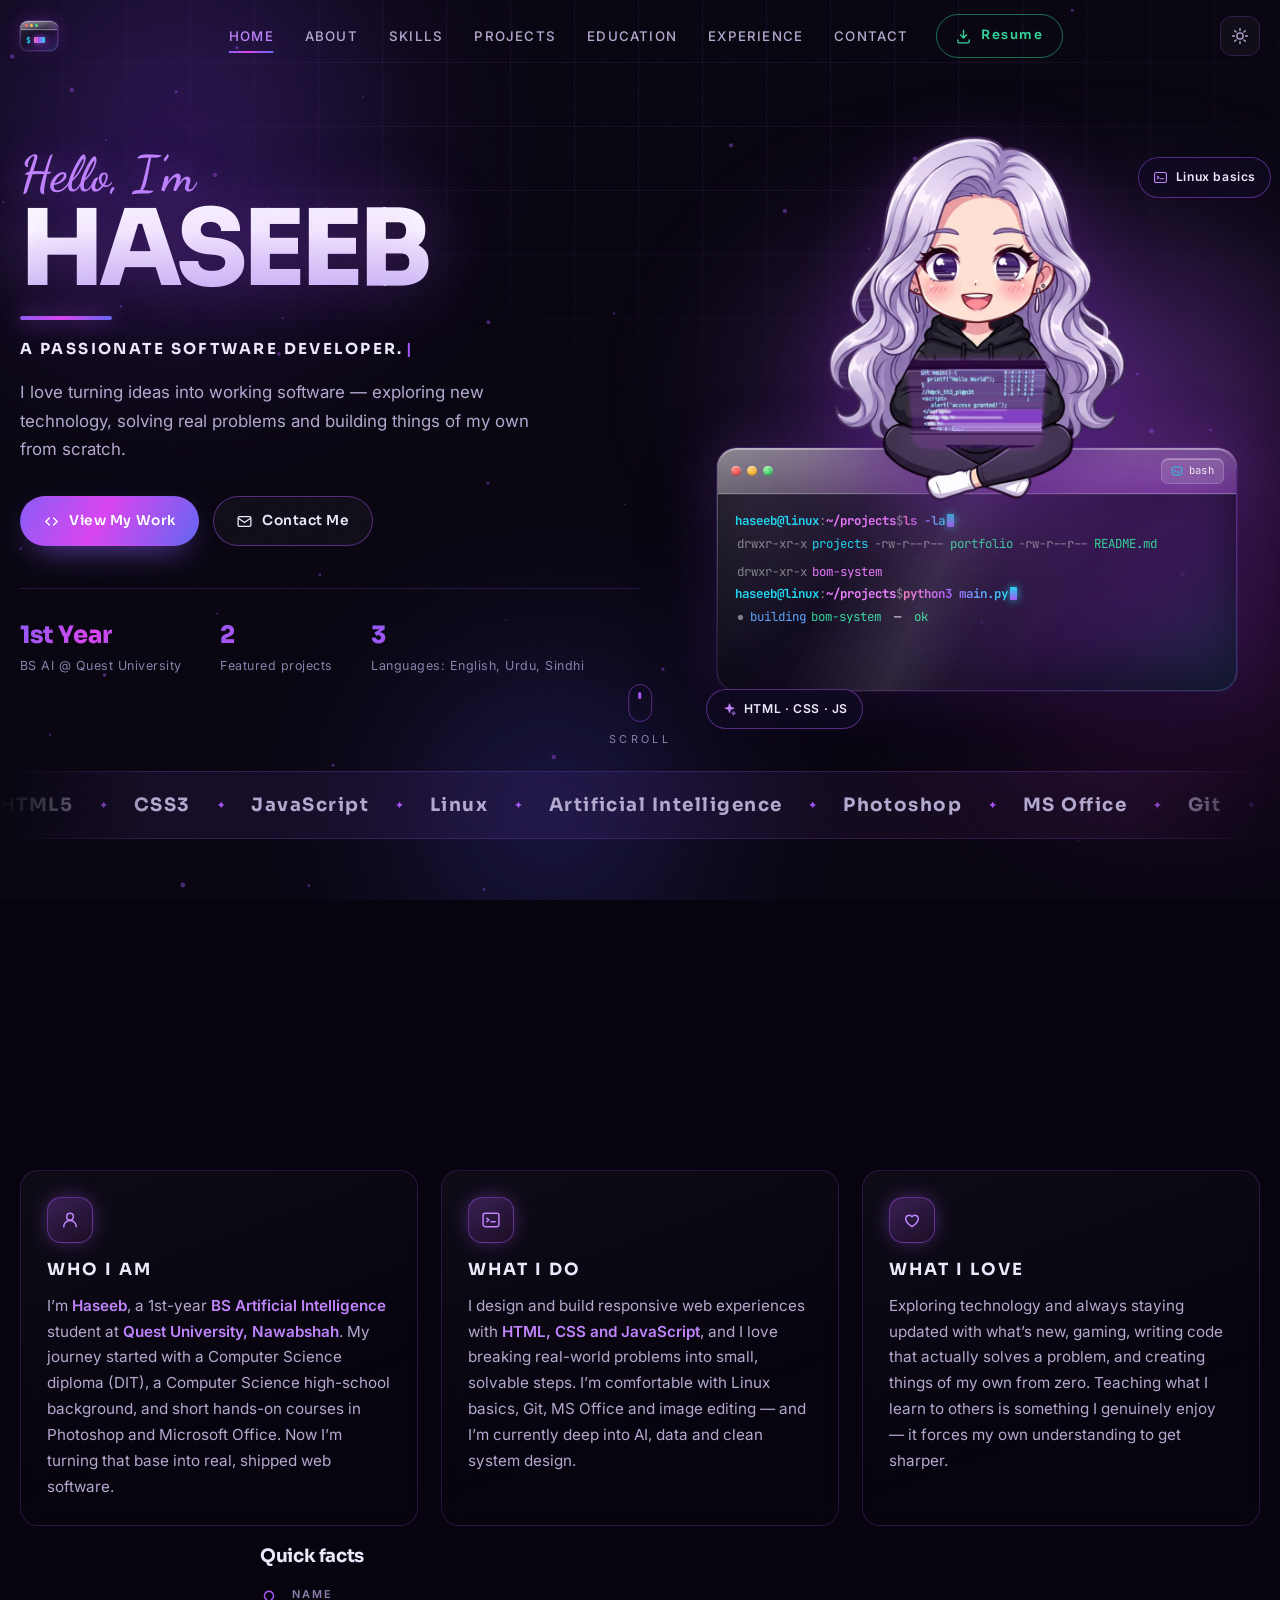
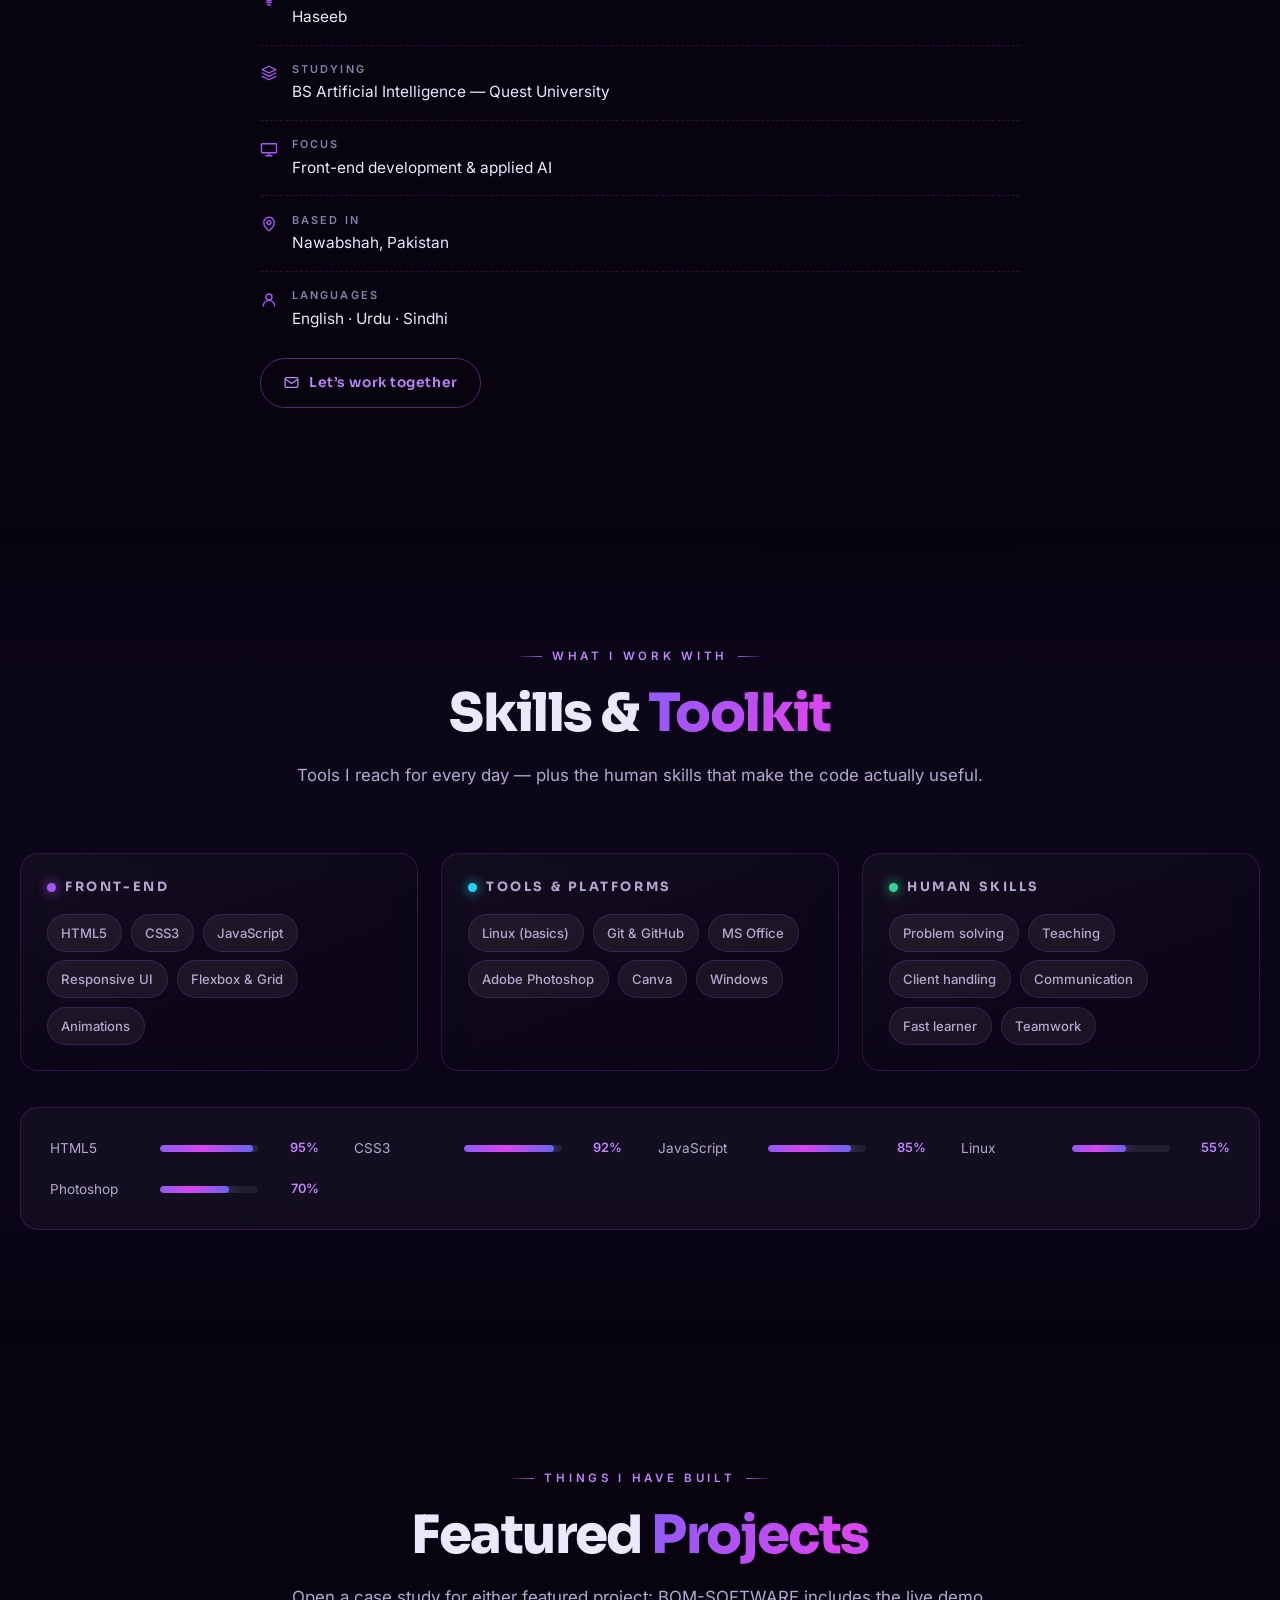
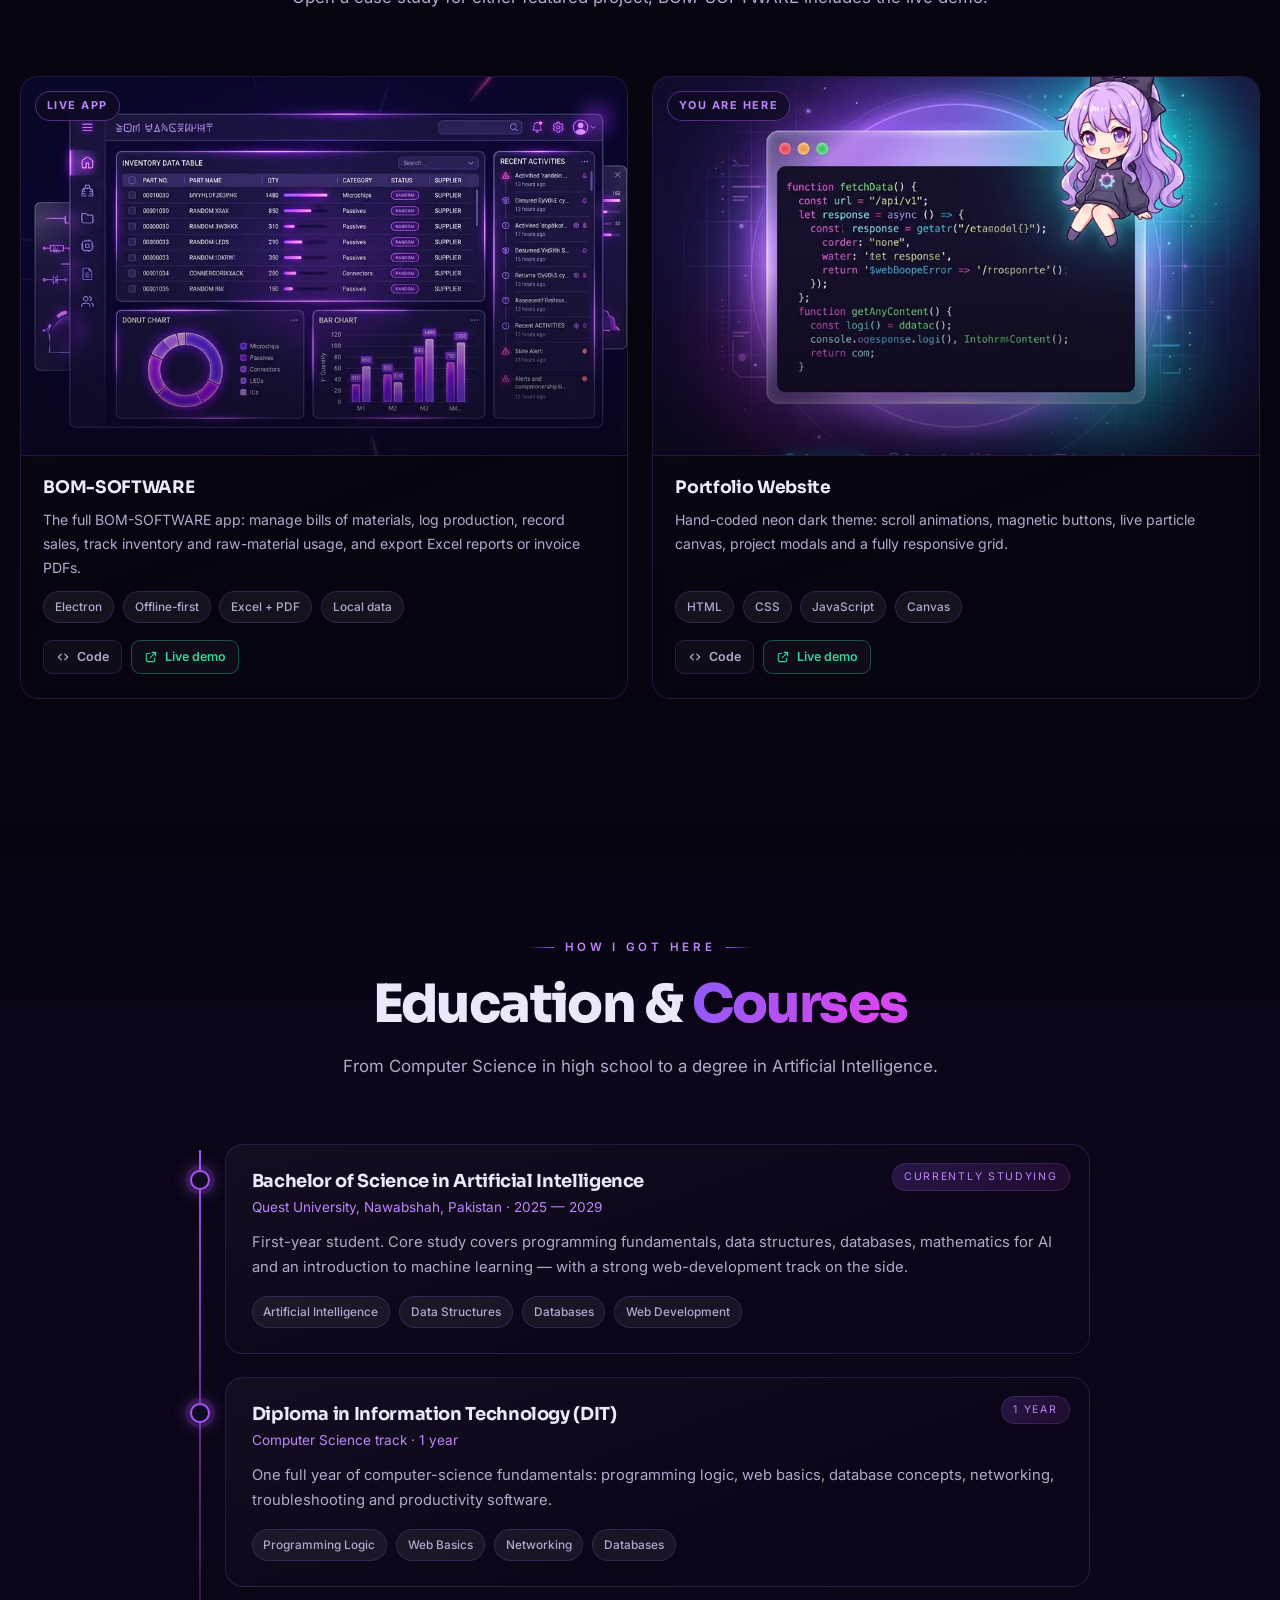
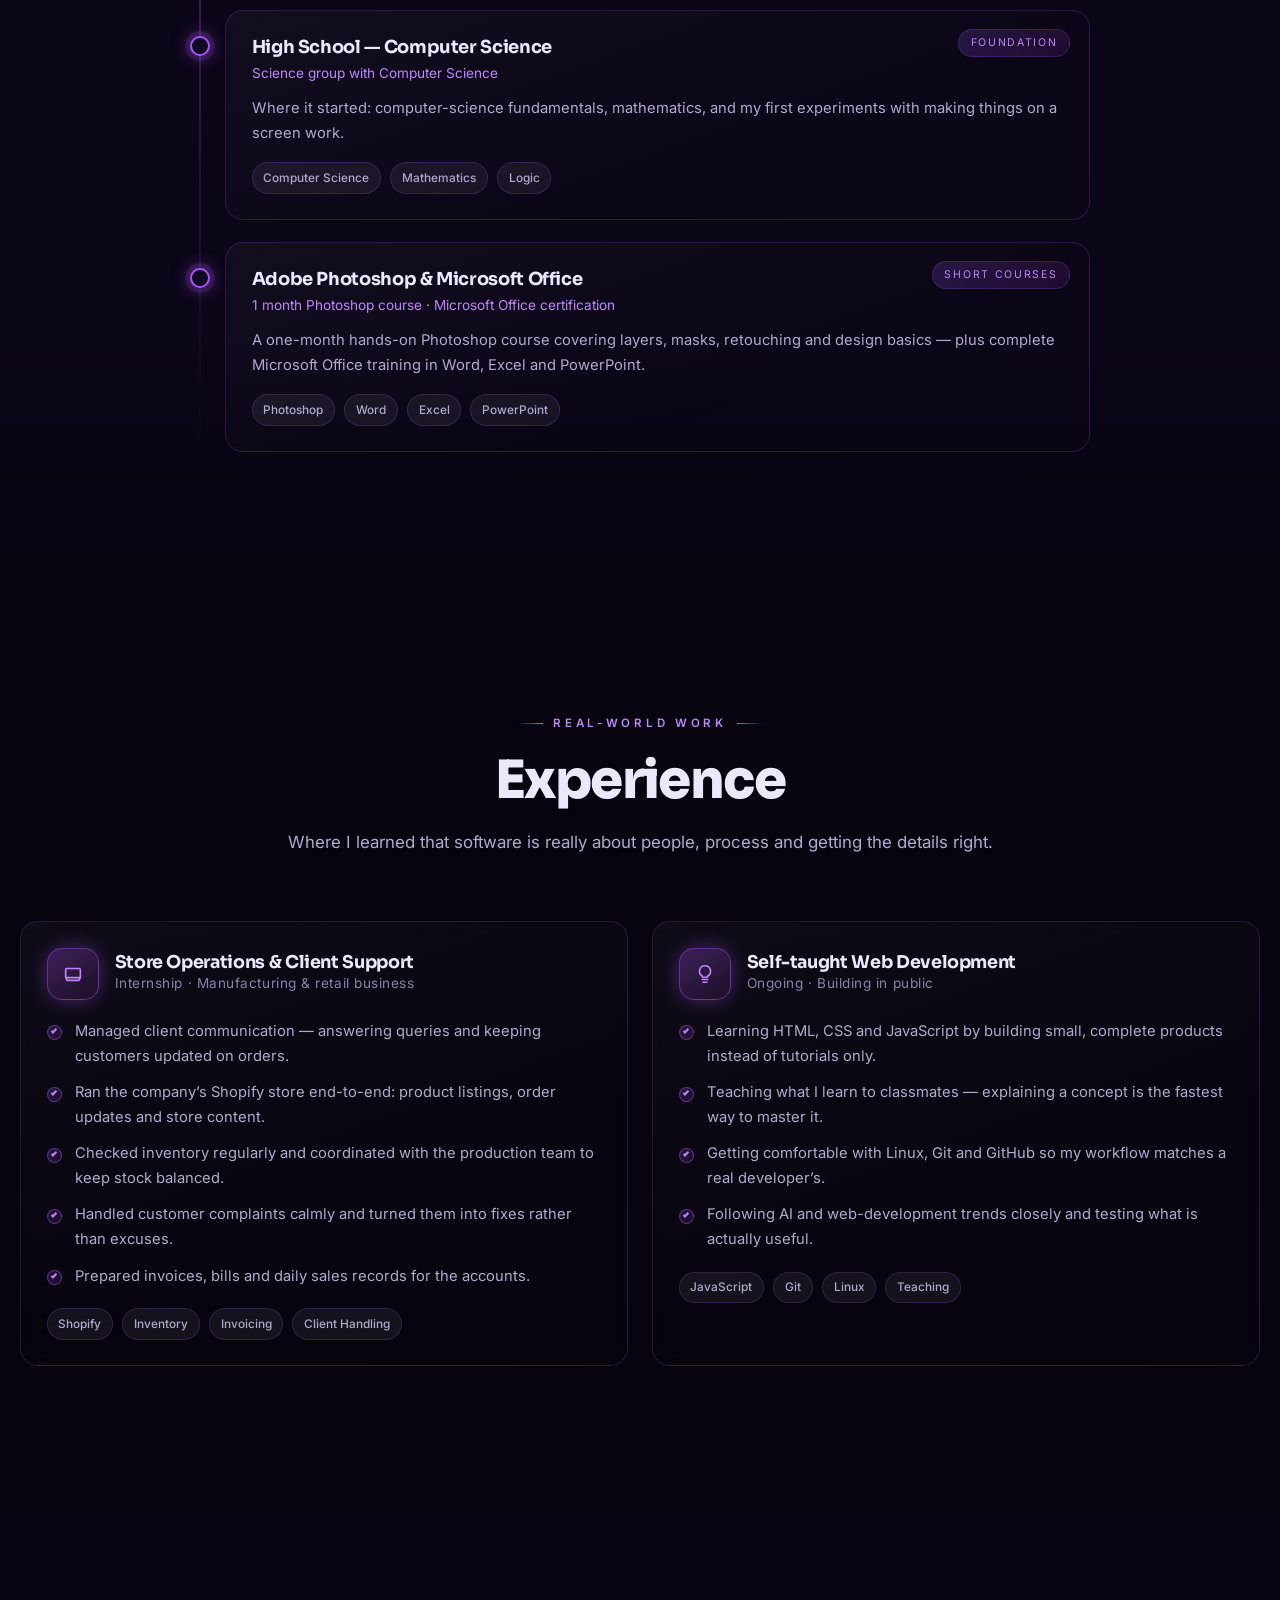
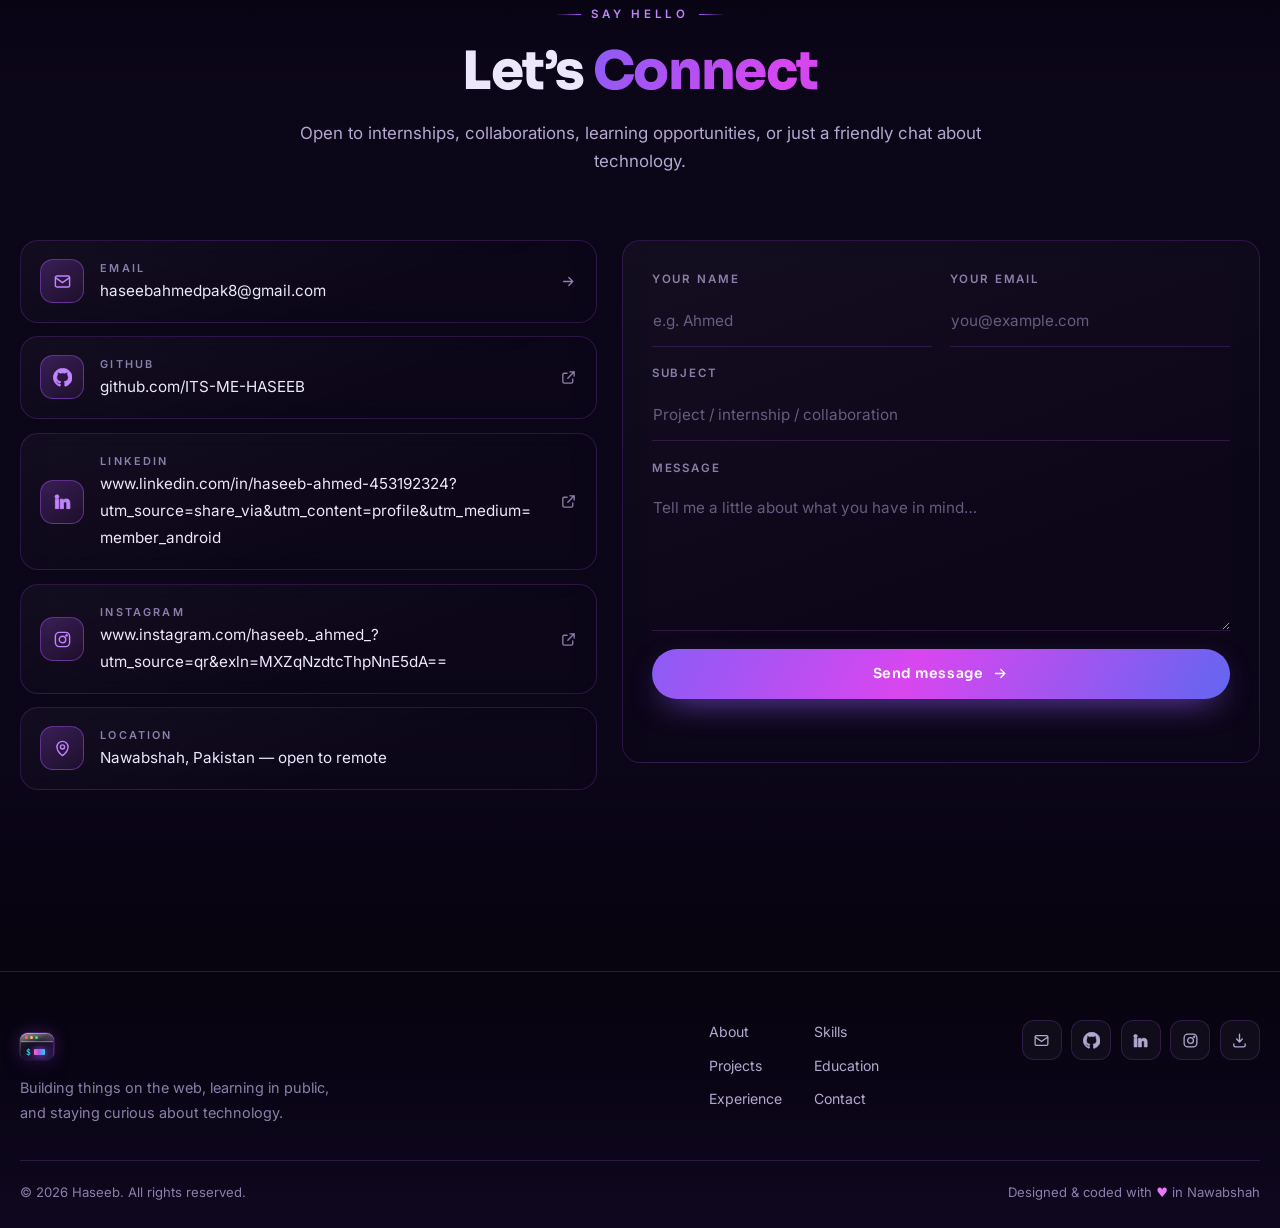
==== commit 1ef32b31: "Revert "perf: make scrolling and animations consistently smooth"" ====
--- a/index.html
+++ b/index.html
@@ -16,39 +16,8 @@
 
   <link rel="icon" type="image/svg+xml" href="assets/favicon.svg" />
   <link rel="apple-touch-icon" href="assets/favicon.svg" />
-
-  <!-- Apply the saved theme and flag JS before the first paint so there is
-       no colour flash and reveal styles are only armed when JS is running. -->
-  <script>
-    (function () {
-      var root = document.documentElement;
-      root.className += ' js';
-      try {
-        var theme = localStorage.getItem('haseeb-theme');
-        if (theme) root.setAttribute('data-theme', theme);
-      } catch (e) { /* private mode */ }
-      // last-resort safety: never leave the page hidden if main.js fails
-      setTimeout(function () {
-        if (!root.classList.contains('is-ready')) {
-          root.classList.remove('js');
-          document.body.classList.remove('is-loading');
-        }
-      }, 5000);
-    })();
-  </script>
-
-  <!-- Critical assets: preload so text and the hero illustration paint in
-       one pass (no font swap, no late image pop-in). -->
-  <link rel="preload" href="assets/fonts/inter-latin-wght-normal.woff2" as="font" type="font/woff2" crossorigin />
-  <link rel="preload" href="assets/fonts/sora-latin-wght-normal.woff2" as="font" type="font/woff2" crossorigin />
-  <link rel="preload" href="assets/fonts/jetbrains-mono-latin-400-normal.woff2" as="font" type="font/woff2" crossorigin />
-  <link rel="preload" href="assets/fonts/jetbrains-mono-latin-700-normal.woff2" as="font" type="font/woff2" crossorigin />
-  <link rel="preload" href="assets/fonts/dancing-script-latin-600-normal.woff2" as="font" type="font/woff2" crossorigin />
-  <link rel="preload" href="assets/img/girl-open.webp" as="image" type="image/webp" fetchpriority="high" />
-  <link rel="preload" href="assets/img/girl-blink.webp" as="image" type="image/webp" />
-
   <link rel="stylesheet" href="css/fonts.css" />
-  <link rel="stylesheet" href="css/style.css?v=2026-10-19" />
+  <link rel="stylesheet" href="css/style.css" />
 </head>
 <body class="is-loading">
 
@@ -215,7 +184,7 @@
     <section class="hero" id="home">
       <div class="container hero__inner">
         <div class="hero__content">
-          <p class="hero__script reveal" data-reveal="left" data-delay="60"><span class="hero__script-in">Hello, I’m</span></p>
+          <p class="hero__script reveal" data-reveal="left" data-delay="60">Hello, I’m</p>
           <h1 class="hero__title reveal" data-reveal="left" data-delay="140">
             <span class="hero__name" data-text="HASEEB">HASEEB</span>
           </h1>
@@ -236,9 +205,9 @@
             </a>
           </div>
           <div class="hero__stats reveal" data-reveal="left" data-delay="440">
-            <div class="stat"><b class="counter" data-count="1" data-suffix="st Year">1st Year</b><span>BS AI @ Quest University</span></div>
-            <div class="stat"><b class="counter" data-count="2">2</b><span>Featured projects</span></div>
-            <div class="stat"><b class="counter" data-count="3">3</b><span>Languages: English, Urdu, Sindhi</span></div>
+            <div class="stat"><b class="counter" data-count="1" data-suffix="st Year">0</b><span>BS AI @ Quest University</span></div>
+            <div class="stat"><b class="counter" data-count="2">0</b><span>Featured projects</span></div>
+            <div class="stat"><b class="counter" data-count="3">0</b><span>Languages: English, Urdu, Sindhi</span></div>
           </div>
         </div>
 
@@ -273,8 +242,8 @@
           </div>
 
           <div class="hero__girl" aria-hidden="true">
-            <img class="hero__girl-img" src="assets/img/girl-open.webp" alt="" width="660" height="808" decoding="async" fetchpriority="high" />
-            <img class="hero__girl-img hero__girl-img--blink" src="assets/img/girl-blink.webp" alt="" width="660" height="808" decoding="async" />
+            <img class="hero__girl-img" src="assets/img/girl-open.webp" alt="" width="660" height="808" />
+            <img class="hero__girl-img hero__girl-img--blink" src="assets/img/girl-blink.webp" alt="" width="660" height="808" />
           </div>
 
           <div class="hero__chip hero__chip--1"><svg class="ico" aria-hidden="true"><use href="#i-sparkle" /></svg> HTML · CSS · JS</div>
@@ -440,9 +409,9 @@
 
         <div class="projects__grid" id="projectsGrid">
           <!-- 1 -->
-          <article class="card project reveal" data-reveal="up" data-delay="0" data-project="bom" tabindex="0" role="button" aria-label="Open BOM-SOFTWARE project">
+          <article class="card project reveal" data-reveal="up" data-delay="0"data-project="bom" tabindex="0" role="button" aria-label="Open BOM-SOFTWARE project">
             <div class="project__media">
-              <img src="assets/img/project-bom.webp" width="1000" height="545" alt="BOM and production control dashboard" loading="lazy" decoding="async" />
+              <img src="assets/img/project-bom.webp" width="1000" height="545" alt="BOM and production control dashboard" loading="lazy" />
               <span class="project__badge">Live app</span>
             </div>
             <div class="project__body">
@@ -461,7 +430,7 @@
           <!-- 2 -->
           <article class="card project reveal" data-reveal="up" data-delay="90" data-project="portfolio" tabindex="0" role="button" aria-label="Open Portfolio Website project">
             <div class="project__media">
-              <img src="assets/img/project-portfolio.webp" width="800" height="597" alt="This portfolio website" loading="lazy" decoding="async" />
+              <img src="assets/img/project-portfolio.webp" alt="This portfolio website" loading="lazy" />
               <span class="project__badge">You are here</span>
             </div>
             <div class="project__body">
@@ -776,6 +745,6 @@
   </a>
 
   <script src="js/config.js" defer></script>
-  <script src="js/main.js?v=2026-10-19" defer></script>
+  <script src="js/main.js" defer></script>
 </body>
 </html>
--- a/css/style.css
+++ b/css/style.css
@@ -27,9 +27,6 @@
   --bg-3:#100a22;
   --surface:rgba(255,255,255,.035);
   --surface-2:rgba(255,255,255,.06);
-  /* opaque card tint — replaces backdrop-filter on every card */
-  --card-bg:rgba(19,11,38,.86);
-  --card-bg-2:rgba(9,5,20,.68);
   --border:rgba(168,85,247,.20);
   --border-strong:rgba(168,85,247,.45);
   --text:#ece7fb;
@@ -71,8 +68,6 @@
   --bg-3:#ffffff;
   --surface:rgba(255,255,255,.72);
   --surface-2:rgba(124,58,237,.06);
-  --card-bg:rgba(255,255,255,.92);
-  --card-bg-2:rgba(255,255,255,.74);
   --border:rgba(109,40,217,.16);
   --border-strong:rgba(109,40,217,.35);
   --text:#1b1530;
@@ -87,29 +82,23 @@
 *,*::before,*::after{box-sizing:border-box}
 html{
   scroll-behavior:smooth;
-  scrollbar-gutter:stable;   /* no layout shift when a modal locks scrolling */
   -webkit-text-size-adjust:100%;
   overflow-x:hidden;      /* fallback */
   overflow-x:clip;        /* modern: clips the off-screen drawer without a scrollbar */
-  color-scheme:dark;
-}
-html[data-theme="light"]{color-scheme:light}
+}
 body{
   margin:0;
+  overflow-x:clip;
   background:var(--bg);
   color:var(--text);
   font-family:var(--font-body);
   font-size:16px;
   line-height:1.7;
   overflow-x:hidden;
-  overflow-x:clip;
   -webkit-font-smoothing:antialiased;
-  -webkit-tap-highlight-color:transparent;
   transition:background .5s var(--ease), color .5s var(--ease);
 }
-/* must be on <html> too: with overflow-x:clip on the root a body-only
-   lock no longer stops the page from scrolling in every browser */
-html.no-scroll,body.no-scroll{overflow:hidden}
+body.no-scroll{overflow:hidden}
 img{max-width:100%;display:block}
 a{color:inherit;text-decoration:none}
 button,input,textarea,select{font:inherit;color:inherit}
@@ -140,39 +129,32 @@
 .section__title em{
   font-style:normal;
   background:var(--grad);-webkit-background-clip:text;background-clip:text;color:transparent;
-  background-size:200% auto;
-}
+  background-size:200% auto;animation:gradShift 7s linear infinite;
+}
+@keyframes gradShift{to{background-position:200% center}}
 .section__lead{margin-top:1rem;color:var(--text-2);font-size:clamp(.95rem,1.5vw,1.05rem)}
 
 /* ───────── 2. BACKGROUND FX ───────── */
 .bg-fx{position:fixed;inset:0;z-index:-3;overflow:hidden;pointer-events:none}
-/* The grid moves with transform (compositor only) instead of animating
-   background-position, which repainted the whole viewport every frame.
-   The mask lives on the static parent so it never drifts. */
 .bg-fx__grid{
-  position:absolute;inset:0;overflow:hidden;
-  mask-image:radial-gradient(ellipse 80% 60% at 50% 0%,#000 30%,transparent 78%);
-  -webkit-mask-image:radial-gradient(ellipse 80% 60% at 50% 0%,#000 30%,transparent 78%);
-}
-.bg-fx__grid::before{
-  content:"";position:absolute;inset:-66px;
+  position:absolute;inset:-2px;
   background-image:
     linear-gradient(to right,rgba(139,92,246,.10) 1px,transparent 1px),
     linear-gradient(to bottom,rgba(139,92,246,.10) 1px,transparent 1px);
   background-size:64px 64px;
-  animation:gridDrift 30s linear infinite;
-}
-@keyframes gridDrift{to{transform:translate3d(64px,64px,0)}}
+  mask-image:radial-gradient(ellipse 80% 60% at 50% 0%,#000 30%,transparent 78%);
+  -webkit-mask-image:radial-gradient(ellipse 80% 60% at 50% 0%,#000 30%,transparent 78%);
+  animation:gridDrift 24s linear infinite;
+}
+@keyframes gridDrift{to{background-position:64px 64px,64px 64px}}
 .bg-fx__noise{
-  position:absolute;inset:0;opacity:.03;
+  position:absolute;inset:0;opacity:.035;mix-blend-mode:overlay;
   background-image:url("data:image/svg+xml,%3Csvg xmlns='http://www.w3.org/2000/svg' width='160' height='160'%3E%3Cfilter id='n'%3E%3CfeTurbulence type='fractalNoise' baseFrequency='.85' numOctaves='3'/%3E%3C/filter%3E%3Crect width='160' height='160' filter='url(%23n)'/%3E%3C/svg%3E");
 }
-/* soft radial gradients instead of filter:blur(90px) — same glow, a
-   fraction of the per-frame compositing cost */
-.orb{position:absolute;border-radius:50%;opacity:.5;will-change:transform;pointer-events:none}
-.orb--1{width:44vw;height:44vw;max-width:620px;max-height:620px;background:radial-gradient(circle,rgba(124,58,237,.95) 0%,rgba(124,58,237,.40) 34%,rgba(124,58,237,0) 70%);top:-12vw;left:-8vw;animation:float1 22s var(--ease) infinite}
-.orb--2{width:38vw;height:38vw;max-width:540px;max-height:540px;background:radial-gradient(circle,rgba(192,38,211,.9) 0%,rgba(192,38,211,.36) 34%,rgba(192,38,211,0) 70%);top:38vh;right:-10vw;animation:float2 27s var(--ease) infinite}
-.orb--3{width:30vw;height:30vw;max-width:420px;max-height:420px;background:radial-gradient(circle,rgba(79,70,229,.9) 0%,rgba(79,70,229,.36) 34%,rgba(79,70,229,0) 72%);bottom:-8vw;left:28vw;animation:float3 19s var(--ease) infinite}
+.orb{position:absolute;border-radius:50%;filter:blur(90px);opacity:.42;will-change:transform}
+.orb--1{width:44vw;height:44vw;max-width:620px;max-height:620px;background:radial-gradient(circle,#7c3aed,transparent 68%);top:-12vw;left:-8vw;animation:float1 22s var(--ease) infinite}
+.orb--2{width:38vw;height:38vw;max-width:540px;max-height:540px;background:radial-gradient(circle,#c026d3,transparent 68%);top:38vh;right:-10vw;animation:float2 27s var(--ease) infinite}
+.orb--3{width:30vw;height:30vw;max-width:420px;max-height:420px;background:radial-gradient(circle,#4f46e5,transparent 70%);bottom:-8vw;left:28vw;animation:float3 19s var(--ease) infinite}
 html[data-theme="light"] .orb{opacity:.22}
 @keyframes float1{0%,100%{transform:translate(0,0) scale(1)}50%{transform:translate(8vw,6vh) scale(1.14)}}
 @keyframes float2{0%,100%{transform:translate(0,0) scale(1.06)}50%{transform:translate(-7vw,7vh) scale(.92)}}
@@ -183,11 +165,11 @@
 .preloader{
   position:fixed;inset:0;z-index:9999;display:grid;place-items:center;
   background:radial-gradient(ellipse at 50% 40%,#150a2c,#07040f 70%);
-  transition:opacity .45s var(--ease),visibility .45s;
-  animation:preloaderOut .45s var(--ease) 4s forwards; /* no-JS safety */
+  transition:opacity .6s var(--ease),visibility .6s;
+  animation:preloaderOut .6s var(--ease) 4s forwards;
 }
 @keyframes preloaderOut{to{opacity:0;visibility:hidden}}
-body:not(.is-loading) .preloader{opacity:0;visibility:hidden;pointer-events:none}
+body:not(.is-loading) .preloader{opacity:0;visibility:hidden}
 .preloader__inner{display:grid;justify-items:center;gap:1.2rem}
 .preloader__mark{width:74px;height:74px;color:var(--violet);animation:spinPulse 1.8s var(--ease) infinite}
 .preloader__mark svg{width:100%;height:100%;filter:drop-shadow(0 0 18px rgba(168,85,247,.8))}
@@ -204,7 +186,7 @@
 body.cursor-active .cursor-glow{opacity:1}
 
 .scroll-progress{position:fixed;top:0;left:0;right:0;height:3px;z-index:1200;background:transparent}
-.scroll-progress span{display:block;height:100%;width:100%;background:var(--grad);box-shadow:0 0 14px rgba(168,85,247,.8);transform:scaleX(0);transform-origin:0 50%;will-change:transform}
+.scroll-progress span{display:block;height:100%;width:0;background:var(--grad);box-shadow:0 0 14px rgba(168,85,247,.8)}
 
 /* ───────── 4. HEADER & NAV ───────── */
 .site-header{
@@ -216,12 +198,13 @@
   box-shadow:0 18px 40px -30px rgba(0,0,0,.9);
   padding-block:.55rem;
 }
-/* No backdrop-filter here: a viewport-wide blur has to be recomputed
-   on every scrolled frame and was the single biggest source of jank.
-   A near-opaque tint looks the same and costs one paint. */
+/* the blur lives on a pseudo element: a backdrop-filter on the header itself would
+   turn it into the containing block for the fixed mobile drawer */
 .site-header.is-stuck::before{
   content:"";position:absolute;inset:0;z-index:-1;
-  background:linear-gradient(180deg,color-mix(in srgb,var(--bg) 96%,transparent),color-mix(in srgb,var(--bg) 90%,transparent));
+  background:color-mix(in srgb,var(--bg) 80%,transparent);
+  backdrop-filter:blur(18px) saturate(140%);
+  -webkit-backdrop-filter:blur(18px) saturate(140%);
   box-shadow:0 1px 0 var(--border);
 }
 /* the header is fixed, so the container width is set here (a percentage width
@@ -309,7 +292,7 @@
 body.nav-open .nav-toggle{background:var(--grad);color:#fff;border-color:transparent}
 
 /* mobile drawer */
-.nav-backdrop{position:fixed;inset:0;background:rgba(4,2,10,.84);z-index:1050;opacity:0;transition:opacity .35s}
+.nav-backdrop{position:fixed;inset:0;background:rgba(4,2,10,.7);backdrop-filter:blur(6px);z-index:1050;opacity:0;transition:opacity .35s}
 .nav-backdrop.is-open{opacity:1}
 
 /* ───────── 5. BUTTONS ───────── */
@@ -354,10 +337,8 @@
   font-family:var(--font-script);font-size:clamp(2rem,4.4vw,3.1rem);line-height:1;
   color:var(--violet-soft);margin-bottom:.1rem;
   text-shadow:0 0 34px rgba(168,85,247,.55);
-}
-/* the idle float lives on an inner span so it never fights the
-   reveal animation on the paragraph itself */
-.hero__script-in{display:inline-block;animation:breathe 5s var(--ease) infinite}
+  animation:breathe 5s var(--ease) infinite;
+}
 @keyframes breathe{0%,100%{opacity:.92;transform:translateY(0)}50%{opacity:1;transform:translateY(-3px)}}
 .hero__title{font-size:clamp(3.1rem,9.5vw,6.6rem);font-weight:800;letter-spacing:-.045em;line-height:.92}
 .hero__name{
@@ -367,14 +348,15 @@
   text-shadow:0 0 70px rgba(168,85,247,.35);
 }
 html[data-theme="light"] .hero__name{background:linear-gradient(180deg,#241a3f,#7c3aed);-webkit-background-clip:text;background-clip:text;color:transparent}
-.hero__rule{display:block;width:92px;height:4px;border-radius:99px;background:var(--grad);margin:1.15rem 0 1rem;box-shadow:0 0 22px rgba(168,85,247,.85)}
+.hero__rule{display:block;width:92px;height:4px;border-radius:99px;background:var(--grad);margin:1.15rem 0 1rem;box-shadow:0 0 22px rgba(168,85,247,.85);animation:ruleGrow 1.2s var(--ease) both}
+@keyframes ruleGrow{from{width:0;opacity:0}}
 .hero__role{font-family:var(--font-display);font-weight:700;letter-spacing:.16em;font-size:clamp(.78rem,1.4vw,.95rem);color:var(--text);text-transform:uppercase;min-height:1.6em}
 .typing::after{content:"|";color:var(--violet);margin-left:2px;animation:caret .9s steps(1) infinite}
 @keyframes caret{0%,49%{opacity:1}50%,100%{opacity:0}}
 .hero__desc{margin-top:1rem;color:var(--text-2);font-size:clamp(.95rem,1.6vw,1.05rem);max-width:34rem}
 .hero__actions{display:flex;flex-wrap:wrap;gap:.85rem;margin-top:2rem}
 .hero__stats{display:flex;flex-wrap:wrap;gap:clamp(1.2rem,3vw,2.6rem);margin-top:2.6rem;padding-top:1.6rem;border-top:1px solid var(--border)}
-.stat b{display:block;font-family:var(--font-display);font-size:1.5rem;font-weight:800;background:var(--grad);-webkit-background-clip:text;background-clip:text;color:transparent;font-variant-numeric:tabular-nums}
+.stat b{display:block;font-family:var(--font-display);font-size:1.5rem;font-weight:800;background:var(--grad);-webkit-background-clip:text;background-clip:text;color:transparent}
 .stat span{display:block;font-size:.78rem;color:var(--muted);letter-spacing:.04em}
 
 .hero__visual{position:relative;display:flex;flex-direction:column;align-items:center}
@@ -389,6 +371,8 @@
     0 0 0 1px rgba(168,85,247,.22),
     0 0 60px rgba(168,85,247,.26),
     inset 0 1px 0 rgba(255,255,255,.5);
+  backdrop-filter:blur(18px) saturate(160%);
+  -webkit-backdrop-filter:blur(18px) saturate(160%);
   animation:floaty 9s var(--ease) infinite;
 }
 .term__bar{
@@ -422,7 +406,7 @@
   display:flex;flex-direction:column;justify-content:flex-end;
   border-radius:0 0 19px 19px;
   padding:.9rem 1.05rem 1.05rem;
-  background:linear-gradient(160deg,rgba(12,7,26,.92),rgba(20,10,44,.86));
+  background:linear-gradient(160deg,rgba(12,7,26,.62),rgba(20,10,44,.5));
   box-shadow:inset 0 1px 0 rgba(255,255,255,.08),inset 0 -22px 40px rgba(0,0,0,.35);
   font-family:'JetBrains Mono',ui-monospace,'SFMono-Regular',Menlo,monospace;
   font-size:clamp(.66rem,1.3vw,.78rem);
@@ -430,13 +414,13 @@
   overflow:hidden;
   height:196px;
 }
-/* A still gloss instead of a moving one: a blend-mode element that
-   moves has to re-blend its whole backdrop every frame. */
 .term__sheen{
   position:absolute;inset:0;border-radius:20px;pointer-events:none;
-  background:linear-gradient(115deg,transparent 28%,rgba(255,255,255,.12) 44%,rgba(255,255,255,.03) 54%,transparent 68%);
-  mix-blend-mode:screen;opacity:.7;
-}
+  background:linear-gradient(115deg,transparent 28%,rgba(255,255,255,.14) 44%,rgba(255,255,255,.03) 54%,transparent 68%);
+  mix-blend-mode:screen;opacity:.75;
+  animation:termSheen 7s var(--ease) infinite;
+}
+@keyframes termSheen{0%,72%{transform:translateX(-115%)}100%{transform:translateX(115%)}}
 
 .term__row{margin:0;white-space:pre-wrap;word-break:break-word;opacity:0;transform:translateY(4px);transition:opacity .32s var(--ease),transform .32s var(--ease)}
 .term__row.is-on{opacity:1;transform:none}
@@ -458,6 +442,7 @@
   animation:caret 1.05s steps(1) infinite;
 }
 .term__row:not(.is-on) .term__caret{display:none}
+@keyframes caret{0%,49%{opacity:1}50%,100%{opacity:0}}
 .t-c{color:rgba(255,255,255,.46)}
 .t-g{color:#34d399}
 .t-b{color:#60a5fa}
@@ -475,13 +460,13 @@
 .hero__girl-img--blink{position:absolute;inset:0;opacity:0;animation:heroBlink 5.2s steps(1,end) infinite}
 @keyframes heroBlink{0%,93%{opacity:0}94%,96%{opacity:1}97%,100%{opacity:0}}
 @keyframes floaty{0%,100%{transform:translateY(0)}50%{transform:translateY(-14px)}}
-.hero__glow{position:absolute;inset:6% -10%;background:radial-gradient(ellipse at 60% 45%,rgba(168,85,247,.38),rgba(168,85,247,.14) 42%,transparent 70%);z-index:1;animation:pulseGlow 6s var(--ease) infinite}
+.hero__glow{position:absolute;inset:6% -10%;background:radial-gradient(ellipse at 60% 45%,rgba(168,85,247,.42),transparent 66%);filter:blur(50px);z-index:1;animation:pulseGlow 6s var(--ease) infinite}
 @keyframes pulseGlow{0%,100%{opacity:.55;transform:scale(1)}50%{opacity:1;transform:scale(1.08)}}
 .hero__chip{
   position:absolute;z-index:3;display:inline-flex;align-items:center;gap:.45rem;
   padding:.55rem .9rem;border-radius:99px;font-size:.76rem;font-weight:600;letter-spacing:.05em;
-  background:color-mix(in srgb,var(--bg-3) 94%,transparent);border:1px solid var(--border-strong);
-  color:var(--text);box-shadow:var(--shadow);
+  background:color-mix(in srgb,var(--bg-3) 85%,transparent);border:1px solid var(--border-strong);
+  color:var(--text);box-shadow:var(--shadow);backdrop-filter:blur(10px);
 }
 .hero__chip .ico{width:15px;height:15px;color:var(--violet-soft)}
 .hero__chip--1{left:2%;bottom:-2.4rem;animation:floaty 7s var(--ease) infinite .6s}
@@ -511,13 +496,12 @@
 /* ───────── 8. CARDS (shared) ───────── */
 .card{
   position:relative;border-radius:var(--radius);padding:1.6rem;
-  background:linear-gradient(160deg,var(--card-bg),var(--card-bg-2) 82%);
+  background:linear-gradient(160deg,var(--surface),transparent 70%);
   border:1px solid var(--border);
-  box-shadow:inset 0 1px 0 rgba(255,255,255,.05);
+  backdrop-filter:blur(10px);
   transition:transform .45s var(--ease),border-color .4s,box-shadow .45s var(--ease),background .4s;
   overflow:hidden;
 }
-html[data-theme="light"] .card{box-shadow:inset 0 1px 0 rgba(255,255,255,.8),0 18px 40px -30px rgba(60,30,110,.35)}
 .card::before{
   content:"";position:absolute;inset:0;border-radius:inherit;padding:1px;
   background:conic-gradient(from var(--a,0deg),transparent 0%,var(--violet) 18%,var(--magenta) 32%,transparent 50%,transparent 100%);
@@ -583,16 +567,13 @@
 .bar-row__label{font-size:.85rem;color:var(--text-2)}
 .bar{height:7px;border-radius:99px;background:rgba(255,255,255,.07);overflow:hidden}
 html[data-theme="light"] .bar{background:rgba(27,21,48,.08)}
-.bar i{display:block;height:100%;width:100%;border-radius:99px;background:var(--grad);box-shadow:0 0 14px rgba(168,85,247,.7);transform:scaleX(0);transform-origin:left center;transition:transform 1.3s var(--ease)}
+.bar i{display:block;height:100%;width:0;border-radius:99px;background:var(--grad);box-shadow:0 0 14px rgba(168,85,247,.7);transition:width 1.4s var(--ease)}
 .bar-row__val{font-size:.8rem;color:var(--violet-soft);text-align:right;font-weight:600}
 html[data-theme="light"] .bar-row__val{color:#7c3aed}
 
 /* ───────── 11. PROJECTS ───────── */
 .projects__grid{display:grid;grid-template-columns:repeat(2,1fr);gap:1.5rem}
 .project{padding:0;cursor:pointer;display:flex;flex-direction:column;text-align:left;color:inherit}
-/* follow the pointer exactly while tilting, then transition back on leave */
-.project.is-tilting{transition:none}
-.project.is-tilting .project__media img{transition:none}
 .project__media{position:relative;overflow:hidden;aspect-ratio:16/10;border-bottom:1px solid var(--border)}
 .project__media img{width:100%;height:100%;object-fit:cover;transition:transform 1.1s var(--ease),filter .6s;filter:saturate(1.05)}
 .project:hover .project__media img{transform:scale(1.09)}
@@ -600,7 +581,8 @@
 .project__badge{
   position:absolute;top:.85rem;left:.85rem;z-index:2;
   padding:.3rem .7rem;border-radius:99px;font-size:.68rem;font-weight:700;letter-spacing:.14em;text-transform:uppercase;
-  background:color-mix(in srgb,var(--bg-3) 92%,transparent);border:1px solid var(--border-strong);color:var(--violet-soft);
+  background:color-mix(in srgb,var(--bg-3) 80%,transparent);border:1px solid var(--border-strong);color:var(--violet-soft);
+  backdrop-filter:blur(8px);
 }
 .project__body{padding:1.3rem 1.4rem 1.5rem;display:flex;flex-direction:column;gap:.7rem;flex:1}
 .project__body h3{font-size:1.08rem;transition:color .3s}
@@ -721,7 +703,7 @@
 /* ───────── 16. MODAL ───────── */
 .modal{position:fixed;inset:0;z-index:1300;display:grid;place-items:center;padding:clamp(.8rem,3vw,2.5rem)}
 .modal[hidden]{display:none}
-.modal__backdrop{position:absolute;inset:0;background:rgba(4,2,10,.9);opacity:0;transition:opacity .35s}
+.modal__backdrop{position:absolute;inset:0;background:rgba(4,2,10,.82);backdrop-filter:blur(10px);opacity:0;transition:opacity .35s}
 .modal.is-open .modal__backdrop{opacity:1}
 .modal__dialog{
   position:relative;width:min(960px,100%);max-height:min(90vh,900px);overflow:hidden;
@@ -737,8 +719,8 @@
 .modal__scroll::-webkit-scrollbar-thumb{background:var(--border-strong);border-radius:99px}
 .modal__close{
   position:absolute;top:.9rem;right:.9rem;z-index:5;width:40px;height:40px;border-radius:12px;cursor:pointer;
-  background:color-mix(in srgb,var(--bg) 88%,transparent);border:1px solid var(--border);color:var(--text-2);
-  display:grid;place-items:center;transition:all .3s var(--ease);
+  background:color-mix(in srgb,var(--bg) 70%,transparent);border:1px solid var(--border);color:var(--text-2);
+  display:grid;place-items:center;transition:all .3s var(--ease);backdrop-filter:blur(8px);
 }
 .modal__close:hover{color:#fff;background:var(--grad);border-color:transparent;transform:rotate(90deg)}
 .modal__close .ico{width:17px;height:17px}
@@ -796,23 +778,12 @@
 .to-top .ico{width:19px;height:19px;transform:rotate(180deg)}
 
 /* ───────── 18. REVEAL ANIMATIONS ───────── */
-/* Only hidden when JS is running, so a failed script never blanks the page.
-   Reveals are animations, not transitions: they run to a real end state even
-   if they are triggered late, and they do not overwrite the element's own
-   hover transitions (cards, links, buttons) with a 0.85s transform. */
-html.js [data-reveal]{opacity:0}
-html.js [data-reveal].is-in{
-  opacity:1;
-  animation:revealIn .85s var(--ease-out) backwards;
-}
-[data-reveal="up"]{--reveal-y:38px}
-[data-reveal="left"]{--reveal-x:-52px}
-[data-reveal="right"]{--reveal-x:52px}
-[data-reveal="scale"]{--reveal-scale:.92}
-@keyframes revealIn{
-  from{opacity:0;transform:translate3d(var(--reveal-x,0),var(--reveal-y,0),0) scale(var(--reveal-scale,1))}
-  to{opacity:1;transform:none}
-}
+[data-reveal]{opacity:0;transition:opacity .85s var(--ease-out),transform .85s var(--ease-out);will-change:transform,opacity}
+[data-reveal="up"]{transform:translateY(38px)}
+[data-reveal="left"]{transform:translateX(-52px)}
+[data-reveal="right"]{transform:translateX(52px)}
+[data-reveal="scale"]{transform:scale(.92)}
+[data-reveal].is-in{opacity:1;transform:none}
 
 /* ───────── 19. RESPONSIVE ───────── */
 @media (max-width:1180px){
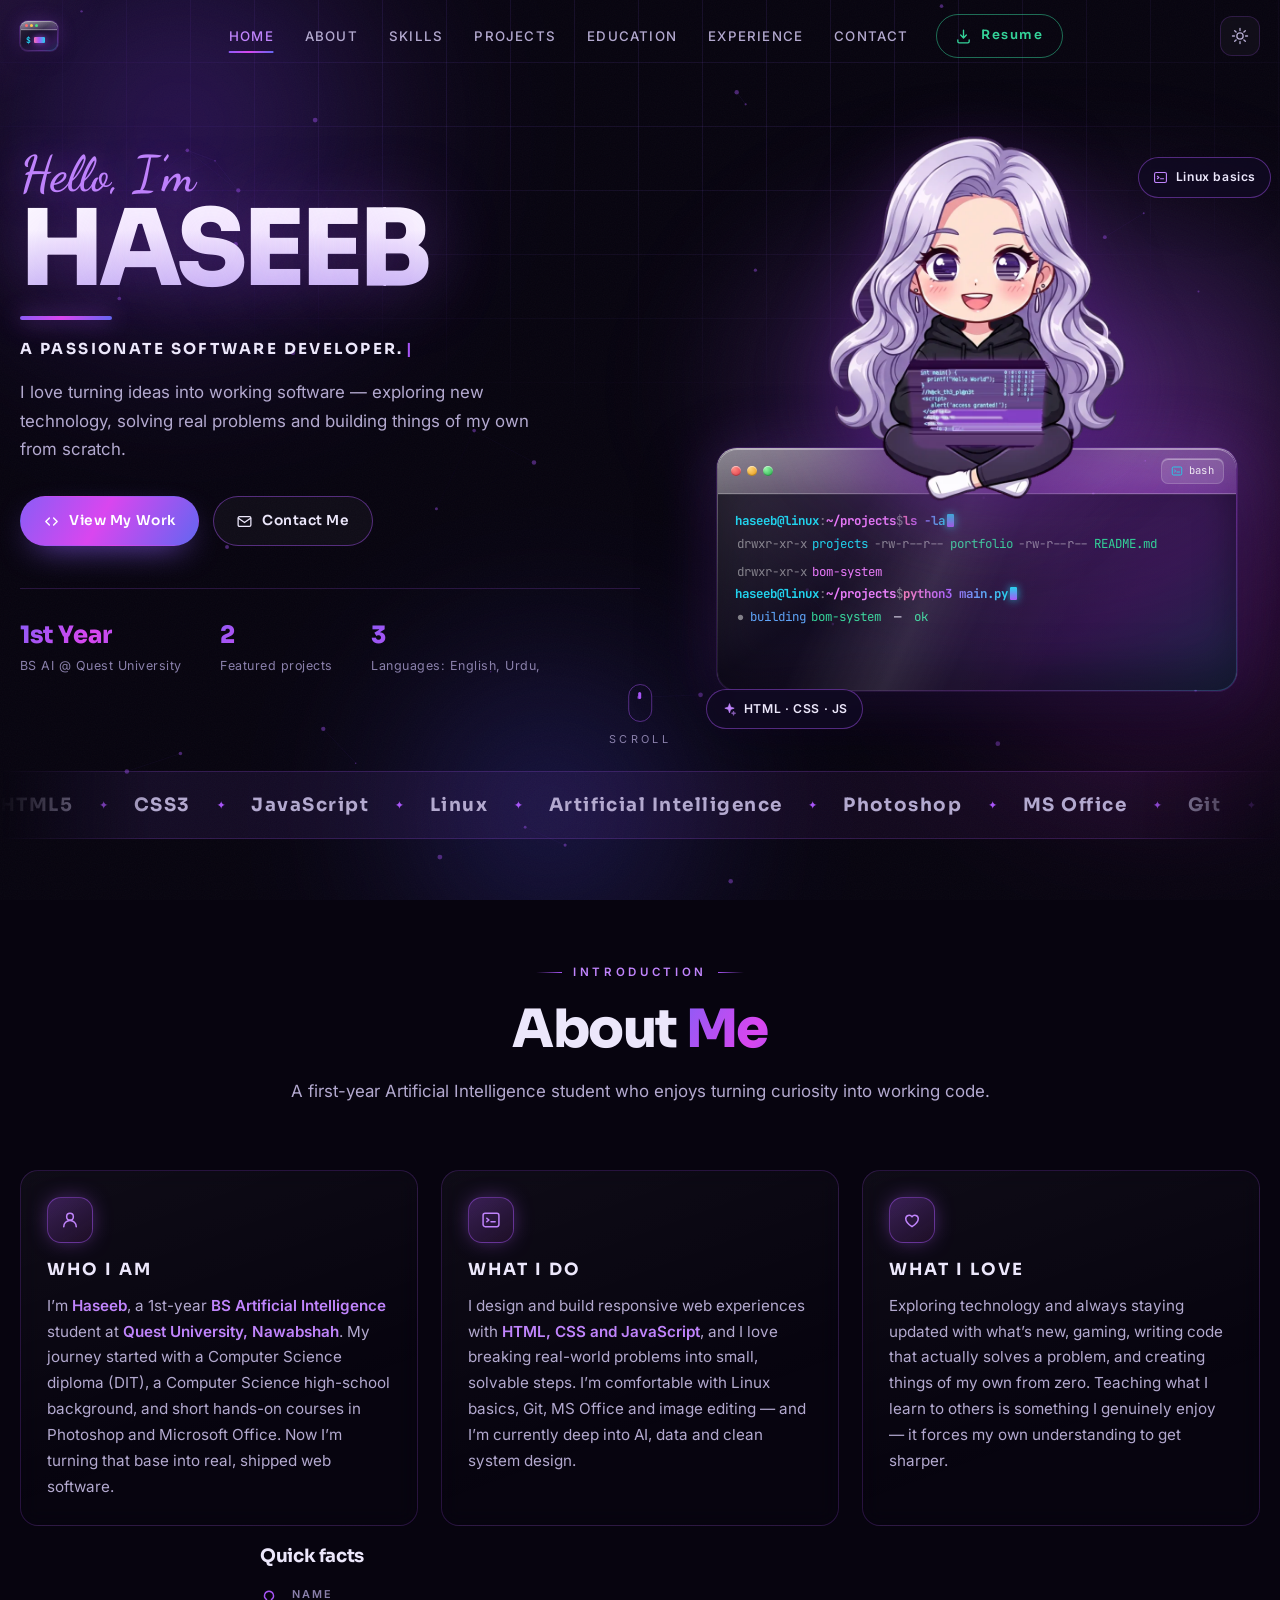
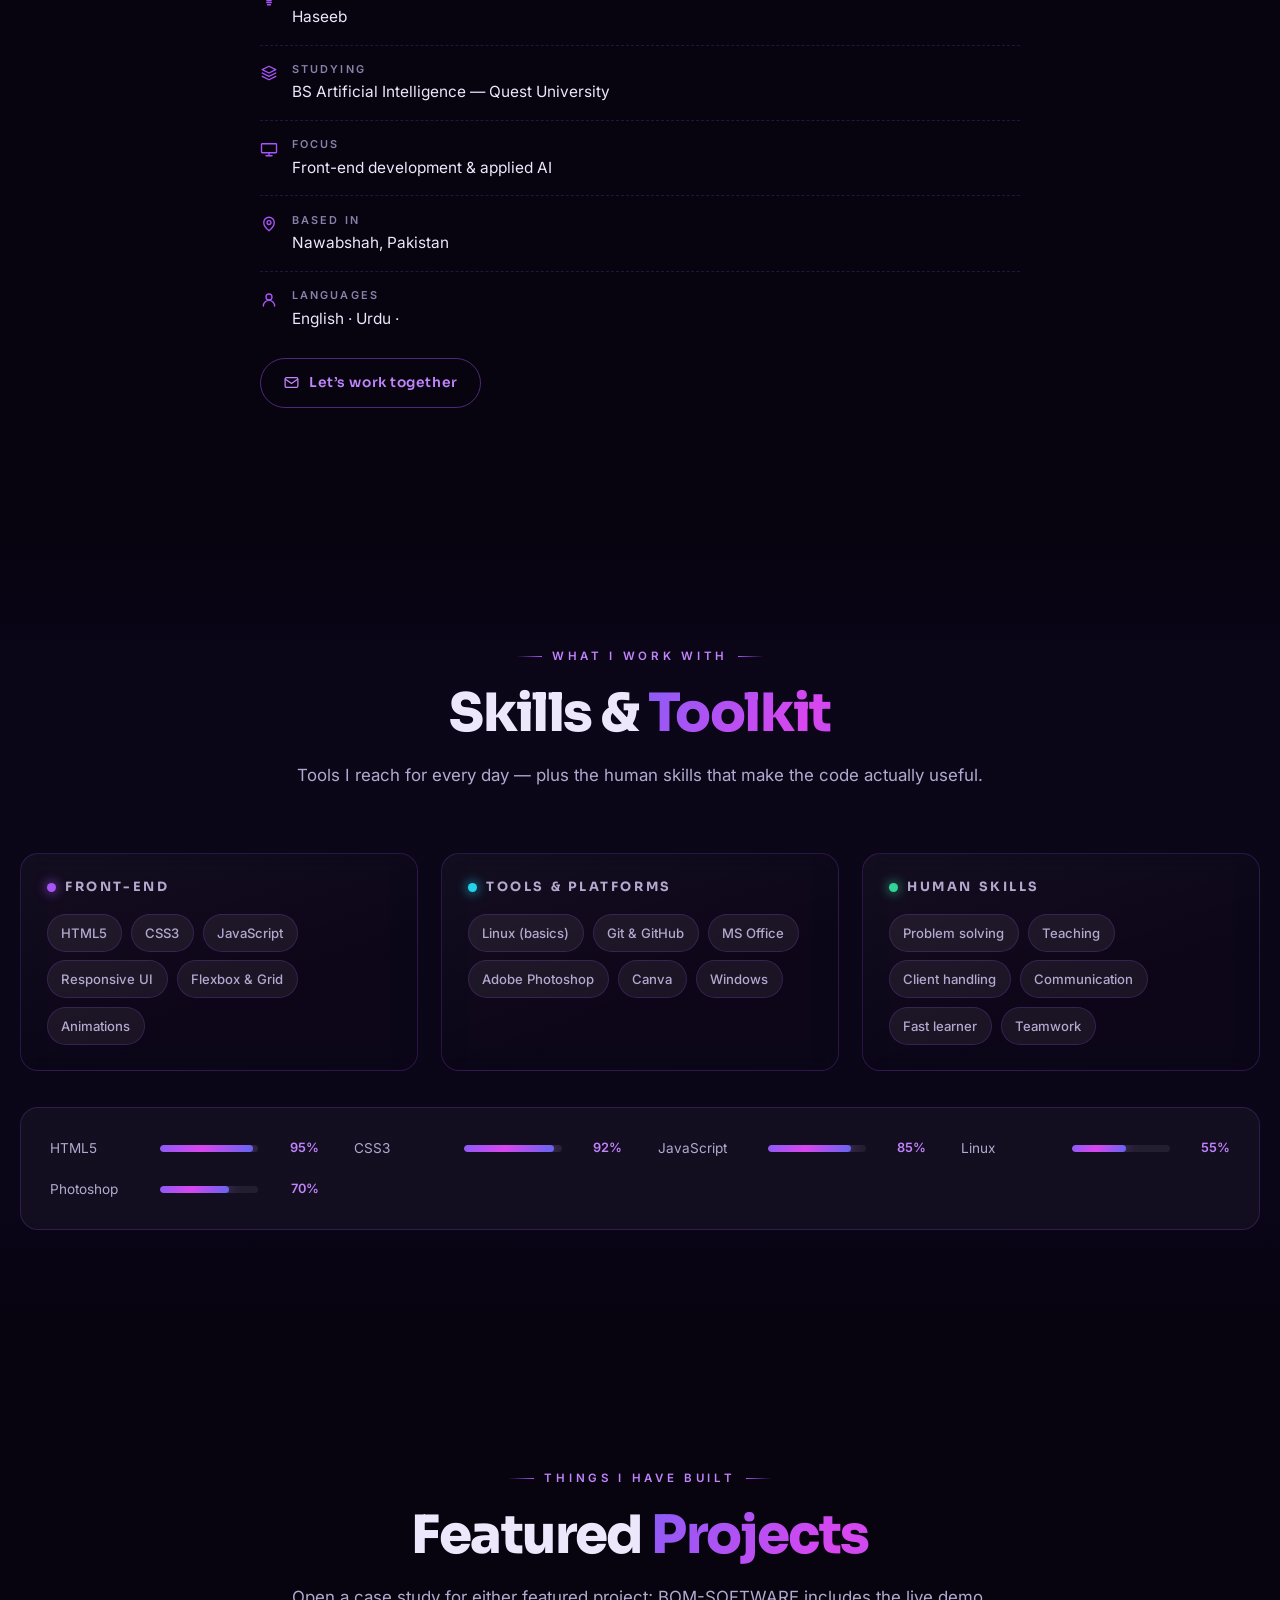
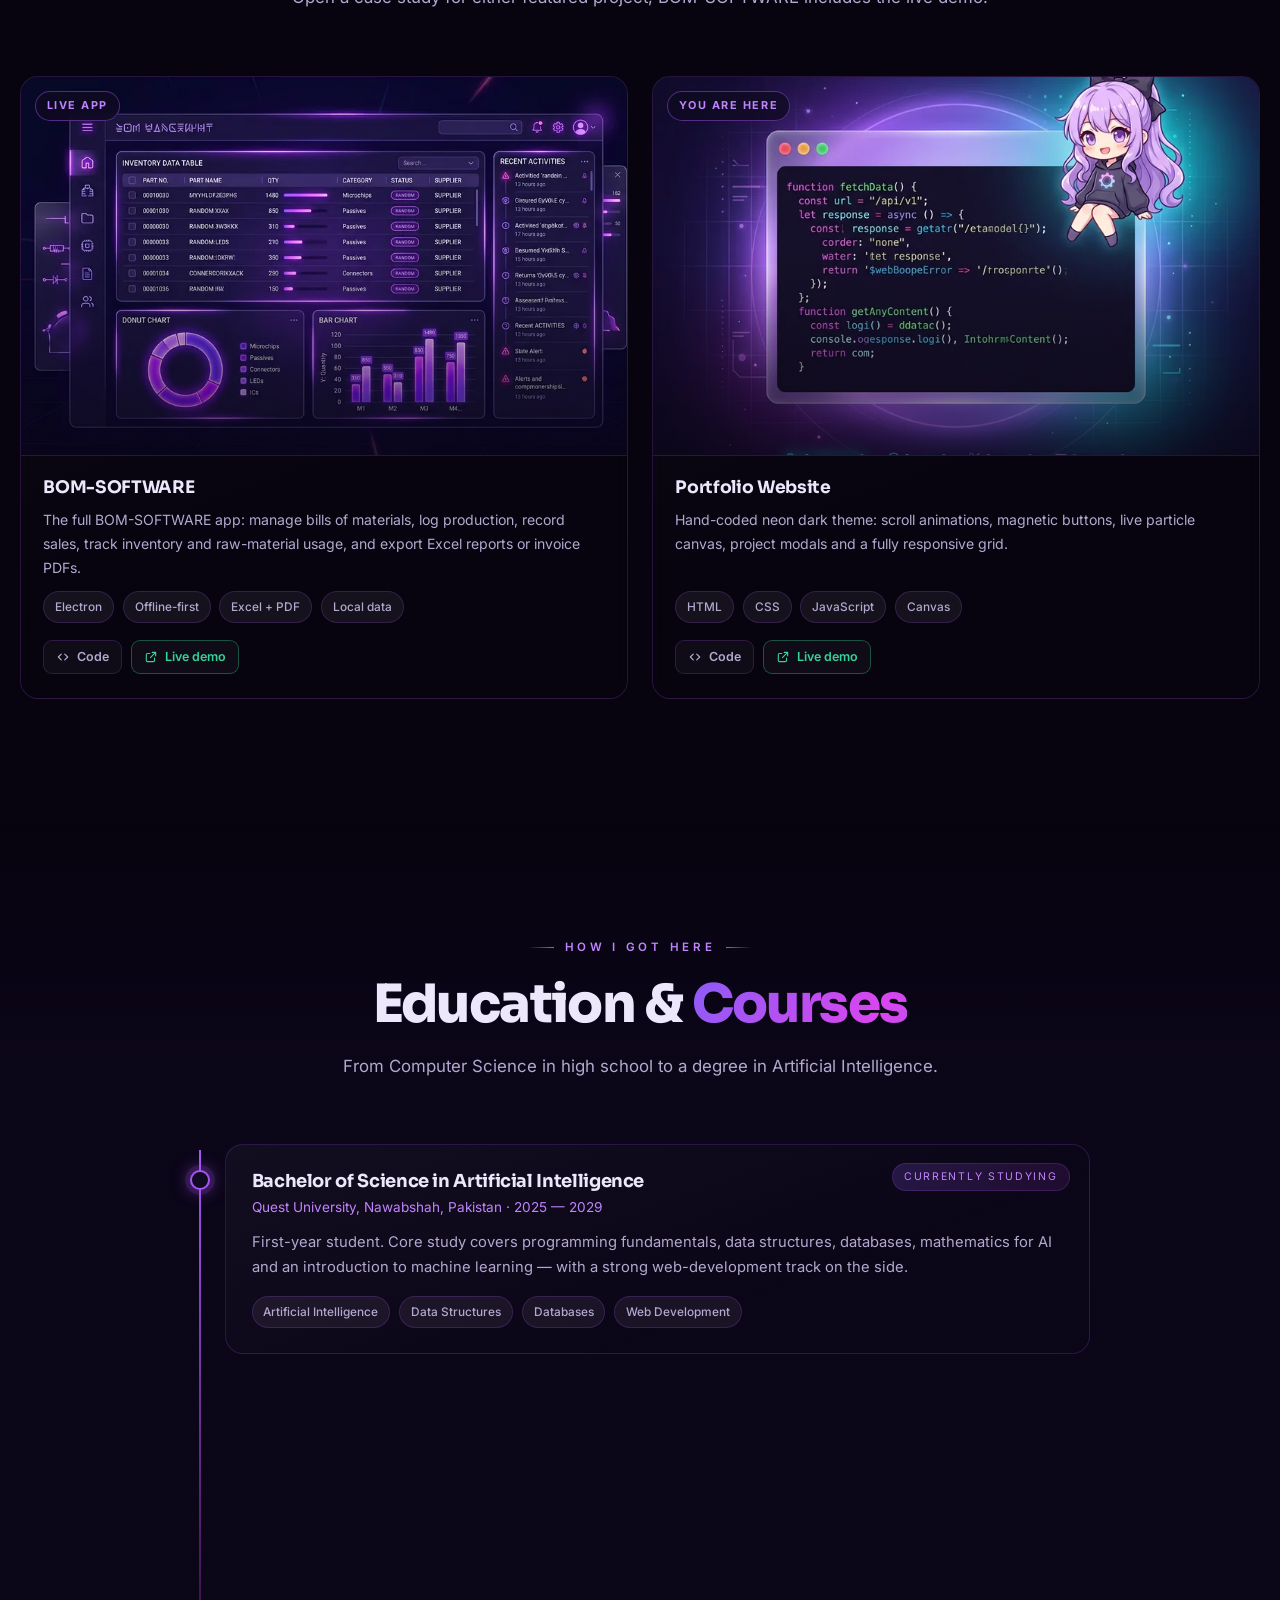
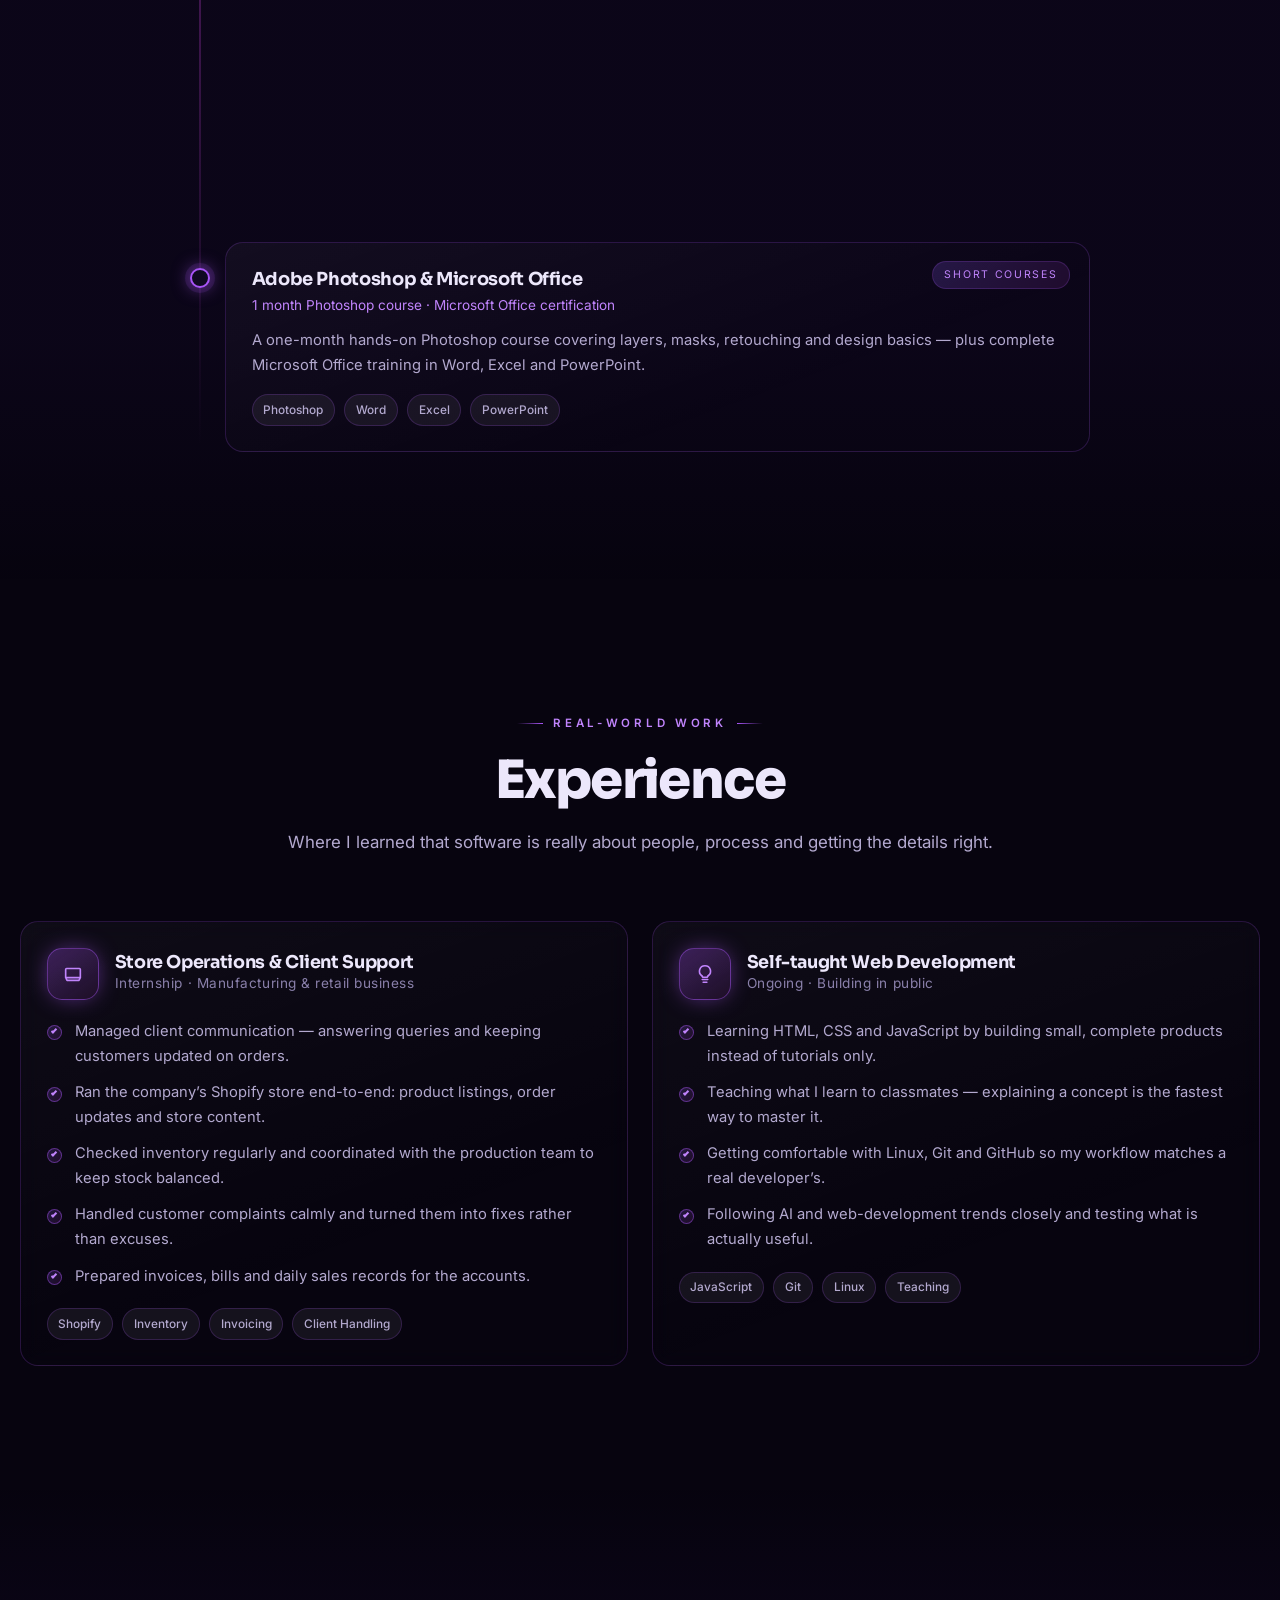
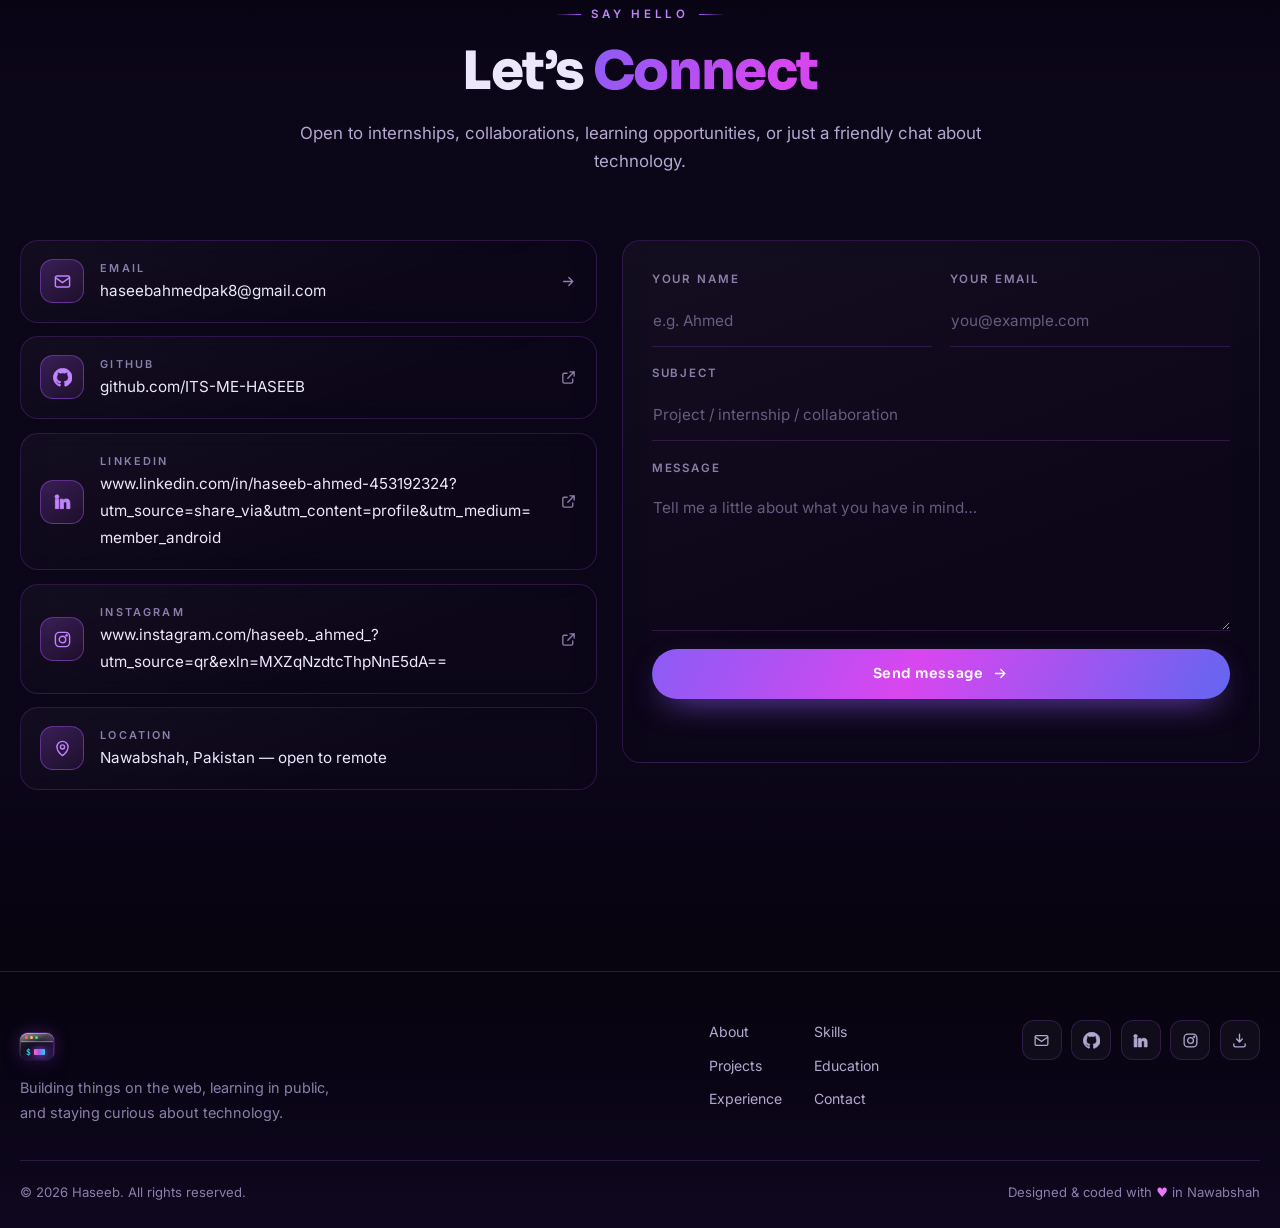
==== commit cc86582a: "Remove 'Sindhi' from languages listed Updated language list by removing 'Sindhi' from the displayed " ====
--- a/index.html
+++ b/index.html
@@ -207,7 +207,7 @@
           <div class="hero__stats reveal" data-reveal="left" data-delay="440">
             <div class="stat"><b class="counter" data-count="1" data-suffix="st Year">0</b><span>BS AI @ Quest University</span></div>
             <div class="stat"><b class="counter" data-count="2">0</b><span>Featured projects</span></div>
-            <div class="stat"><b class="counter" data-count="3">0</b><span>Languages: English, Urdu, Sindhi</span></div>
+            <div class="stat"><b class="counter" data-count="3">0</b><span>Languages: English, Urdu, </span></div>
           </div>
         </div>
 
@@ -316,7 +316,7 @@
               <li><svg class="ico" aria-hidden="true"><use href="#i-layers" /></svg><div><b>Studying</b><span>BS Artificial Intelligence — Quest University</span></div></li>
               <li><svg class="ico" aria-hidden="true"><use href="#i-monitor" /></svg><div><b>Focus</b><span>Front-end development &amp; applied AI</span></div></li>
               <li><svg class="ico" aria-hidden="true"><use href="#i-pin" /></svg><div><b>Based in</b><span>Nawabshah, Pakistan</span></div></li>
-              <li><svg class="ico" aria-hidden="true"><use href="#i-user" /></svg><div><b>Languages</b><span>English · Urdu · Sindhi</span></div></li>
+              <li><svg class="ico" aria-hidden="true"><use href="#i-user" /></svg><div><b>Languages</b><span>English · Urdu · </span></div></li>
             </ul>
             <a class="btn btn--outline" href="#contact" data-magnetic>
               <svg class="ico" aria-hidden="true"><use href="#i-mail" /></svg><span>Let’s work together</span>
